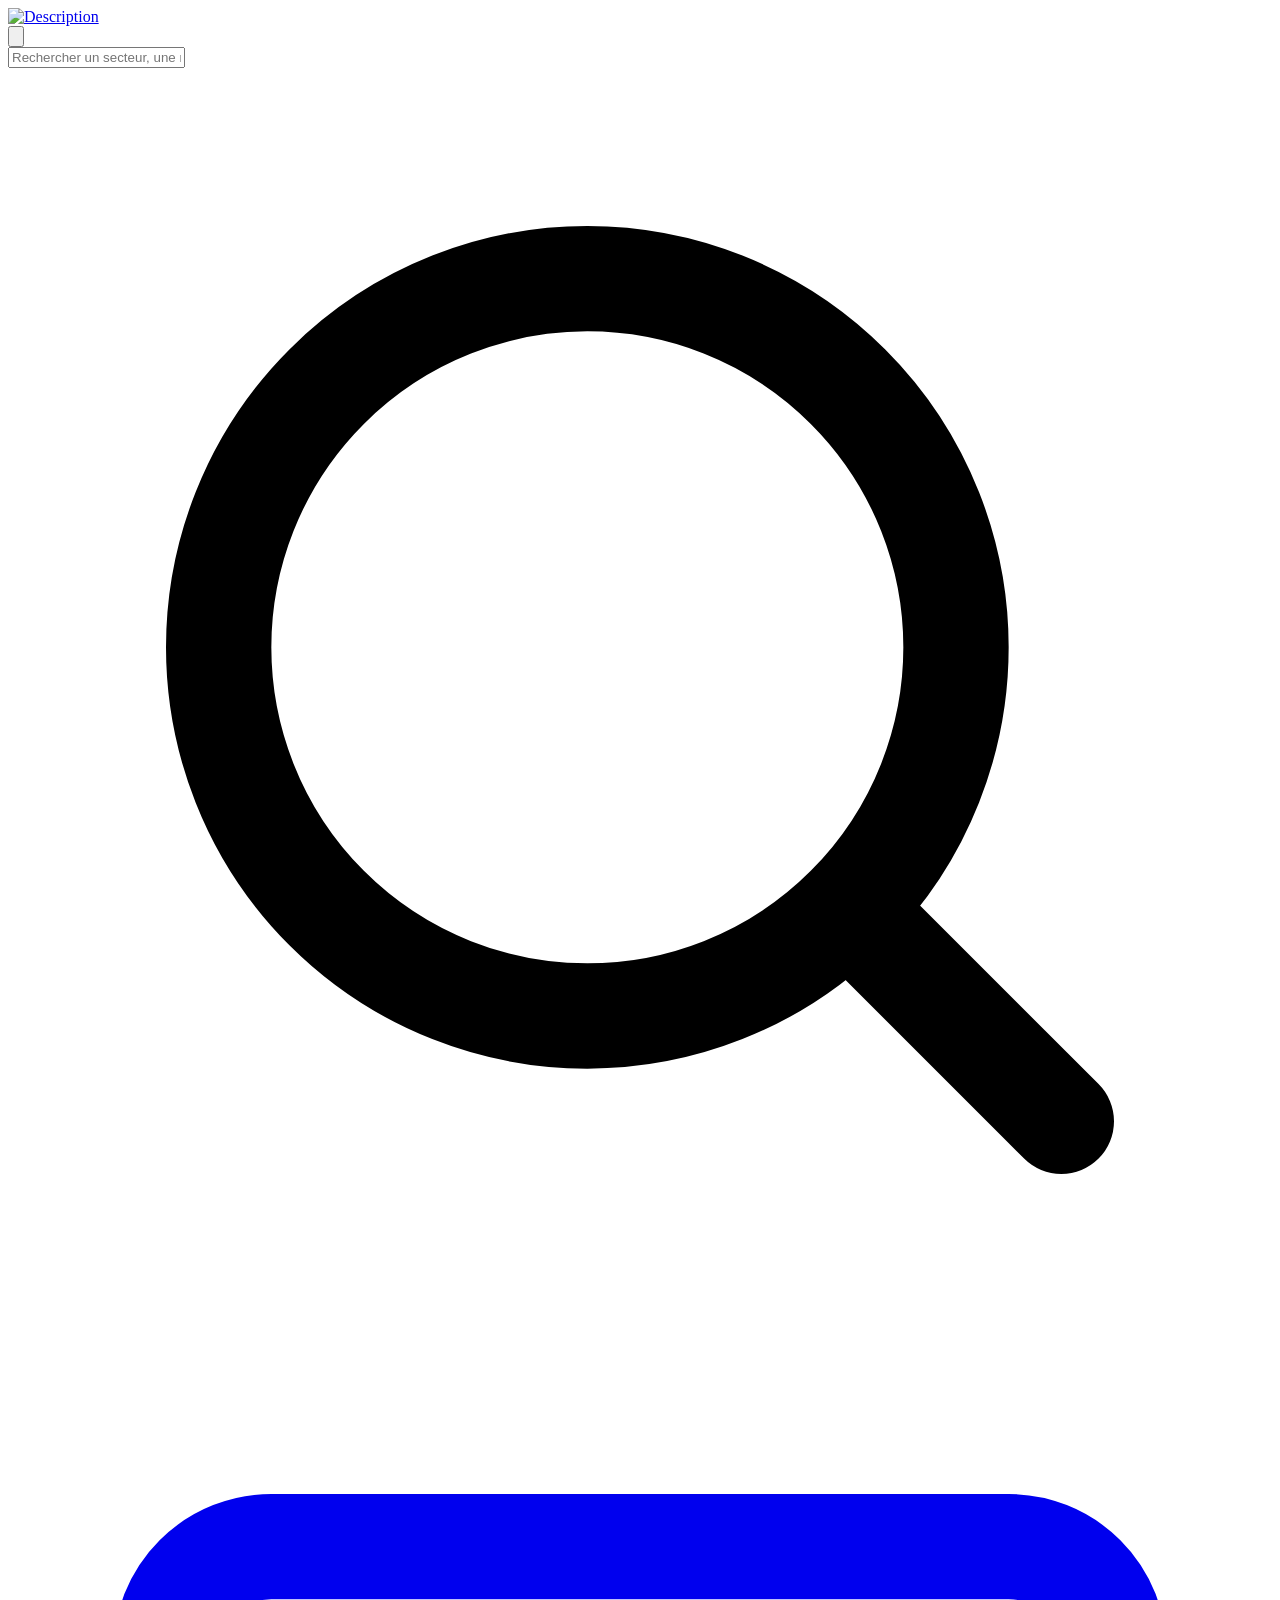
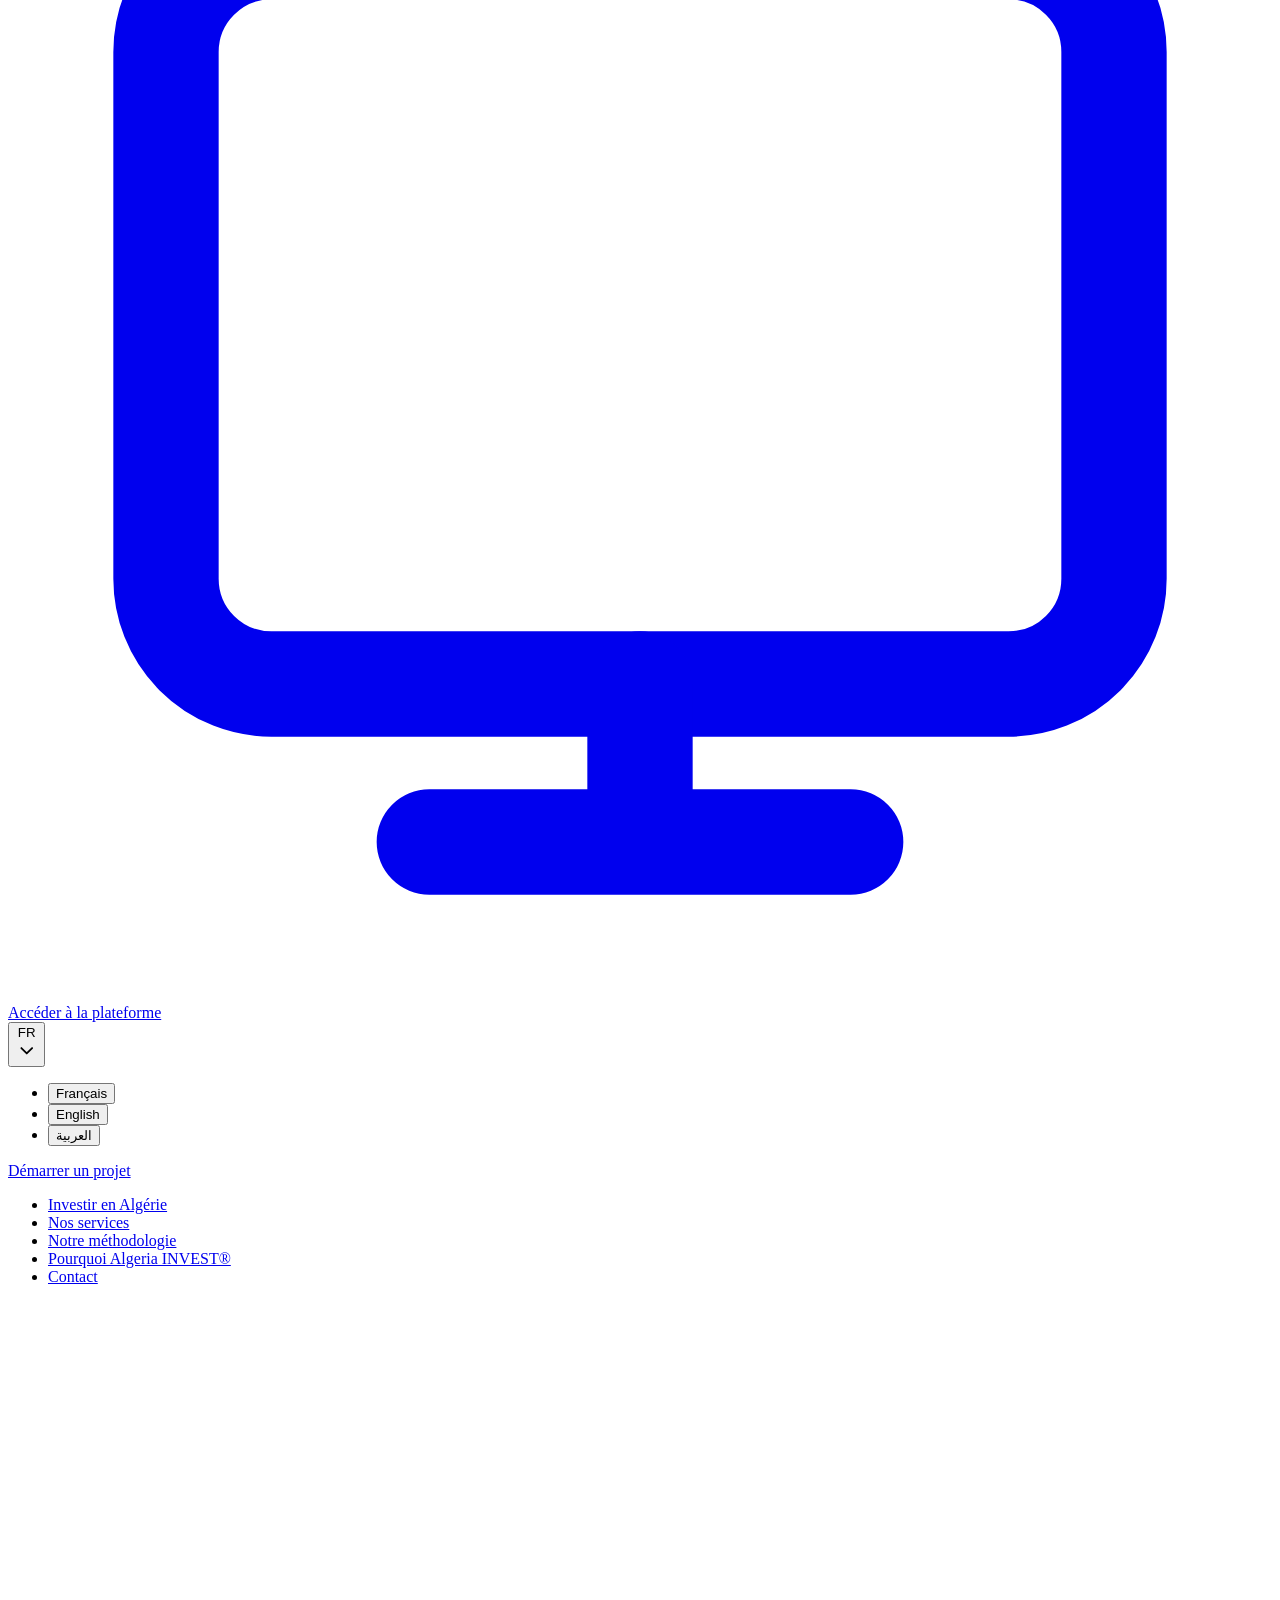
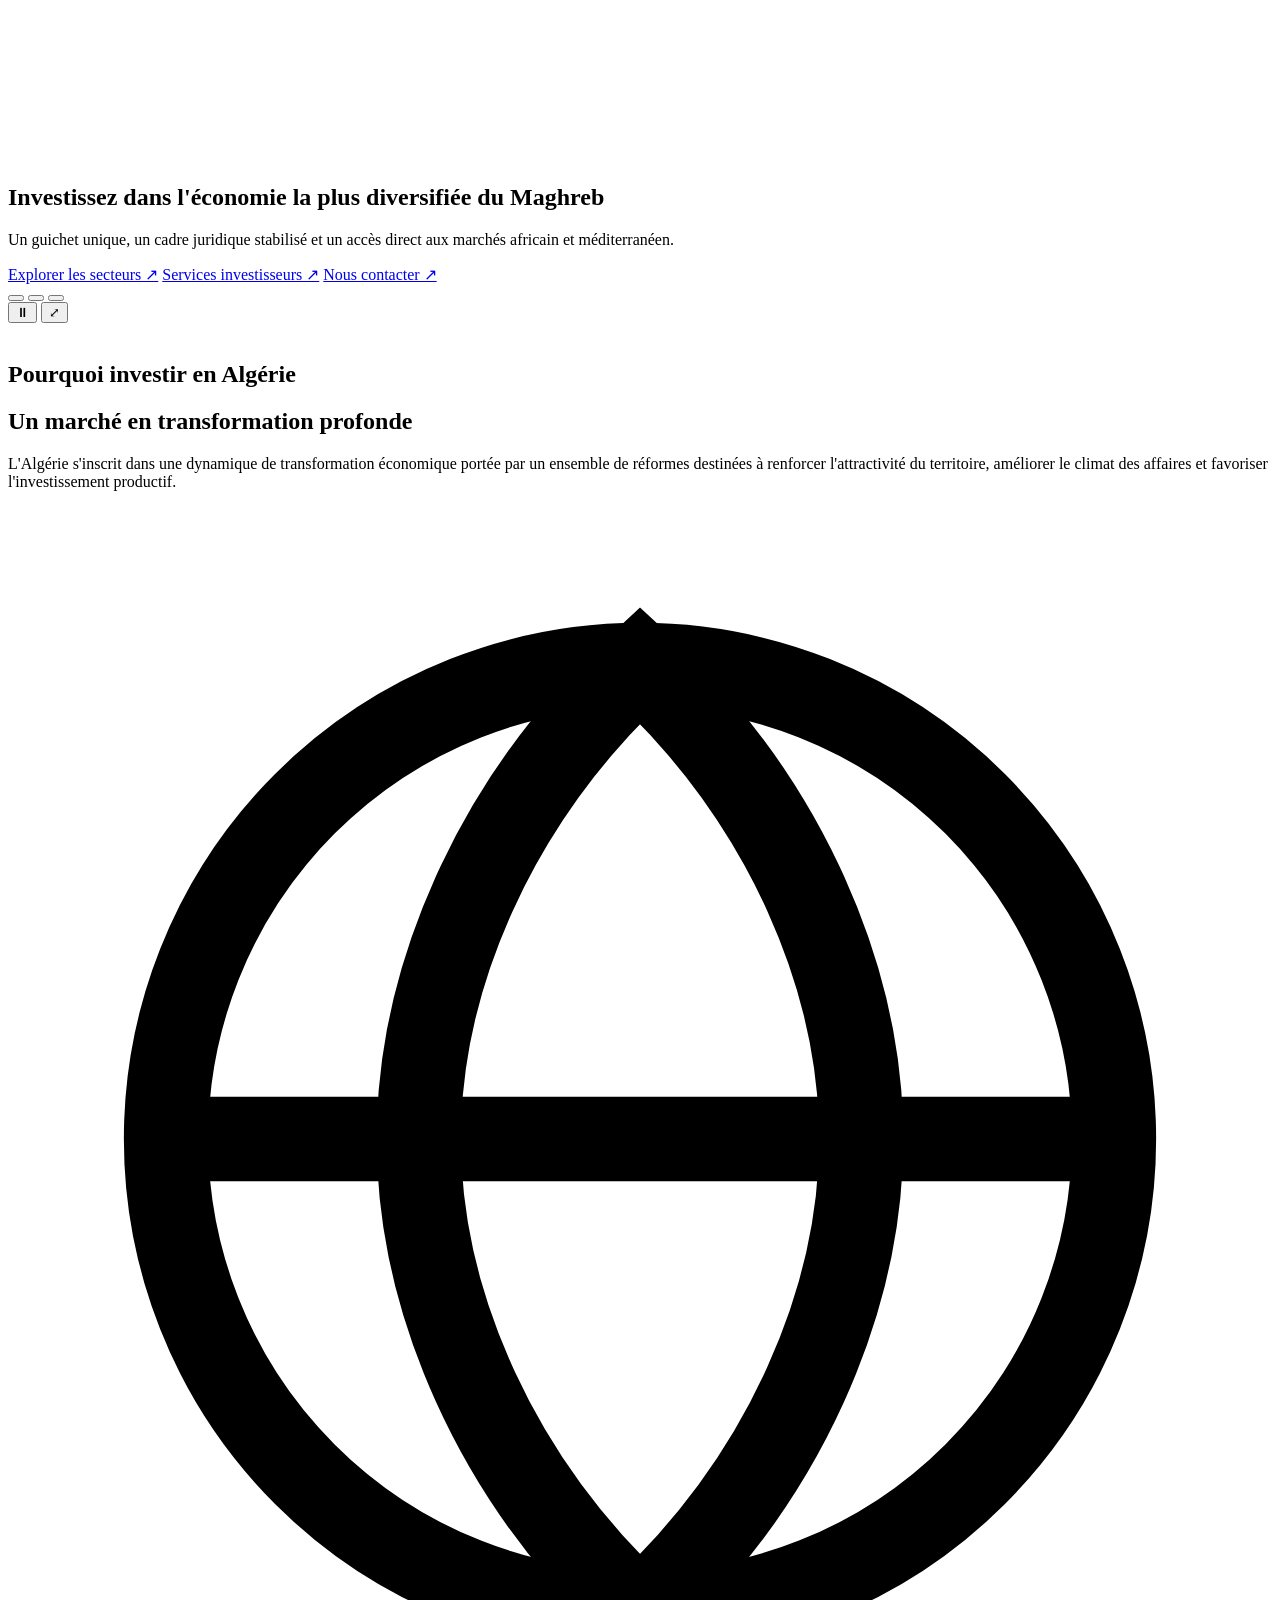
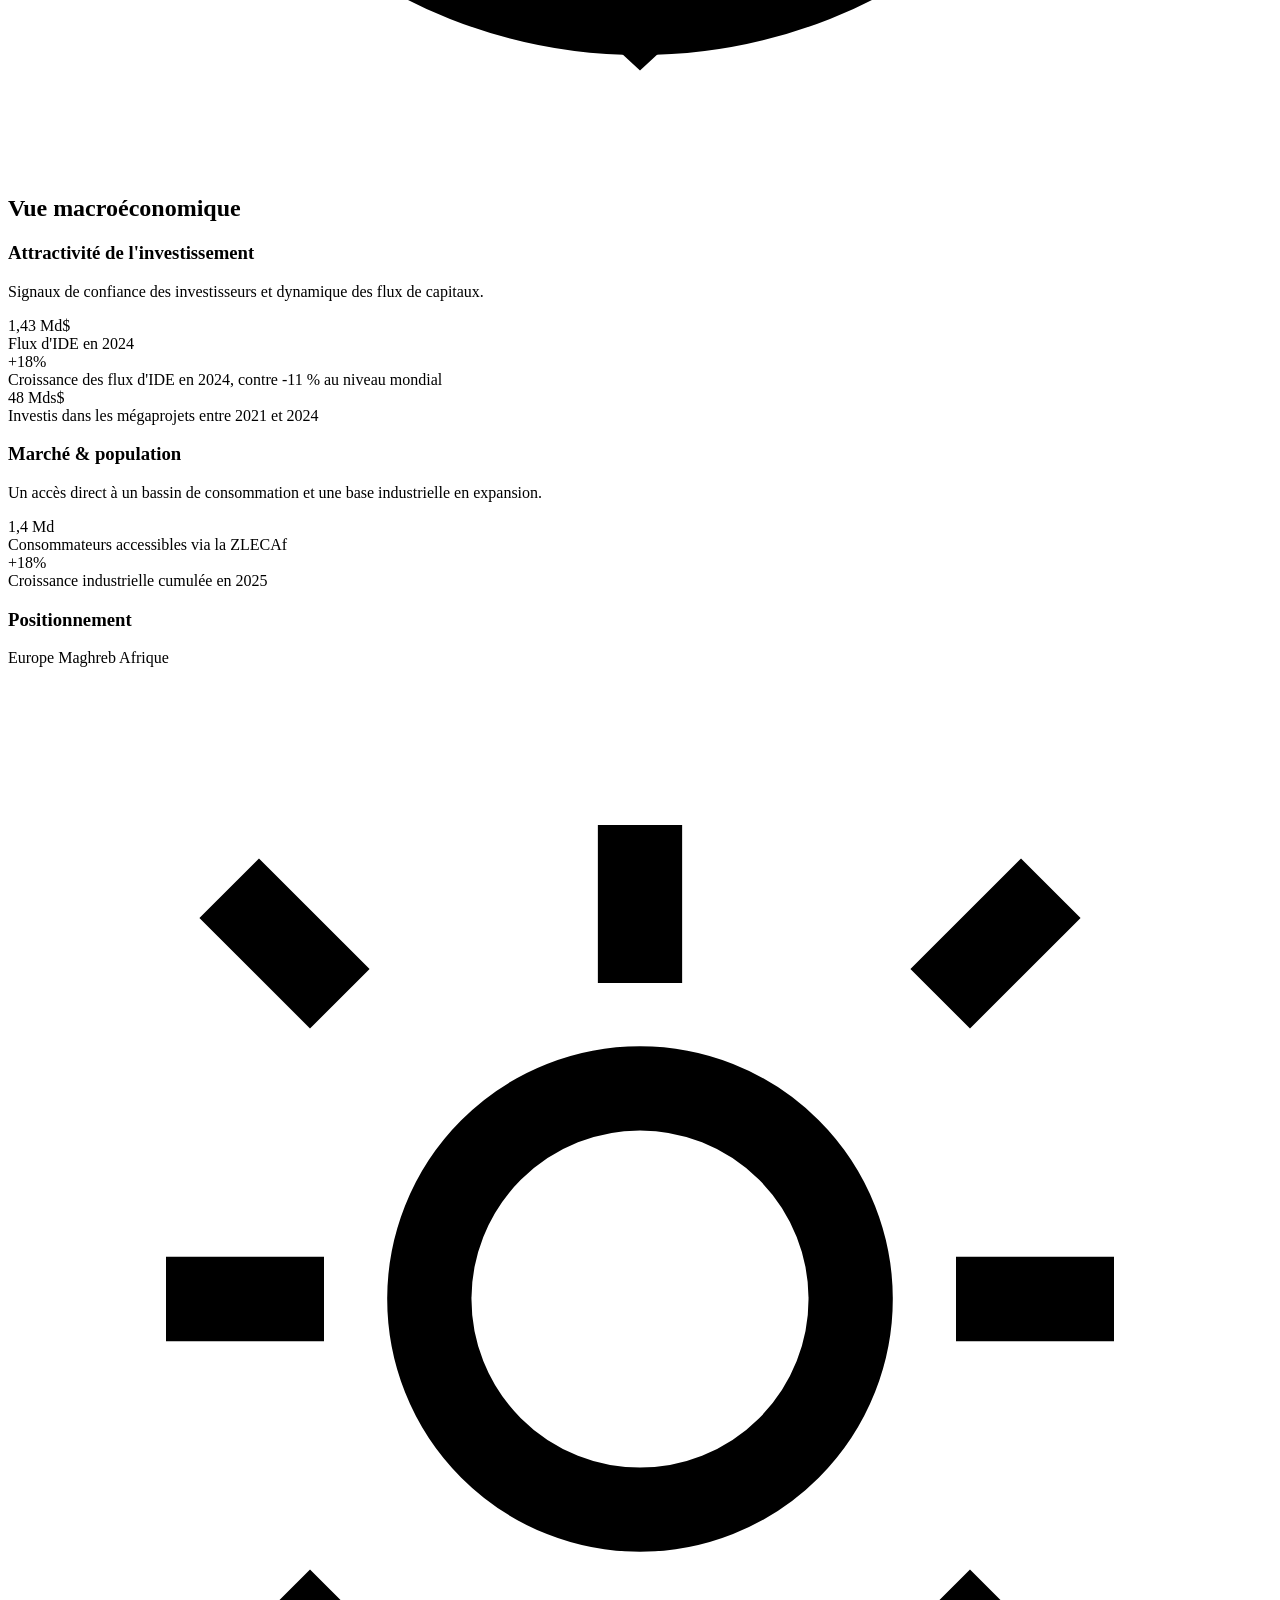
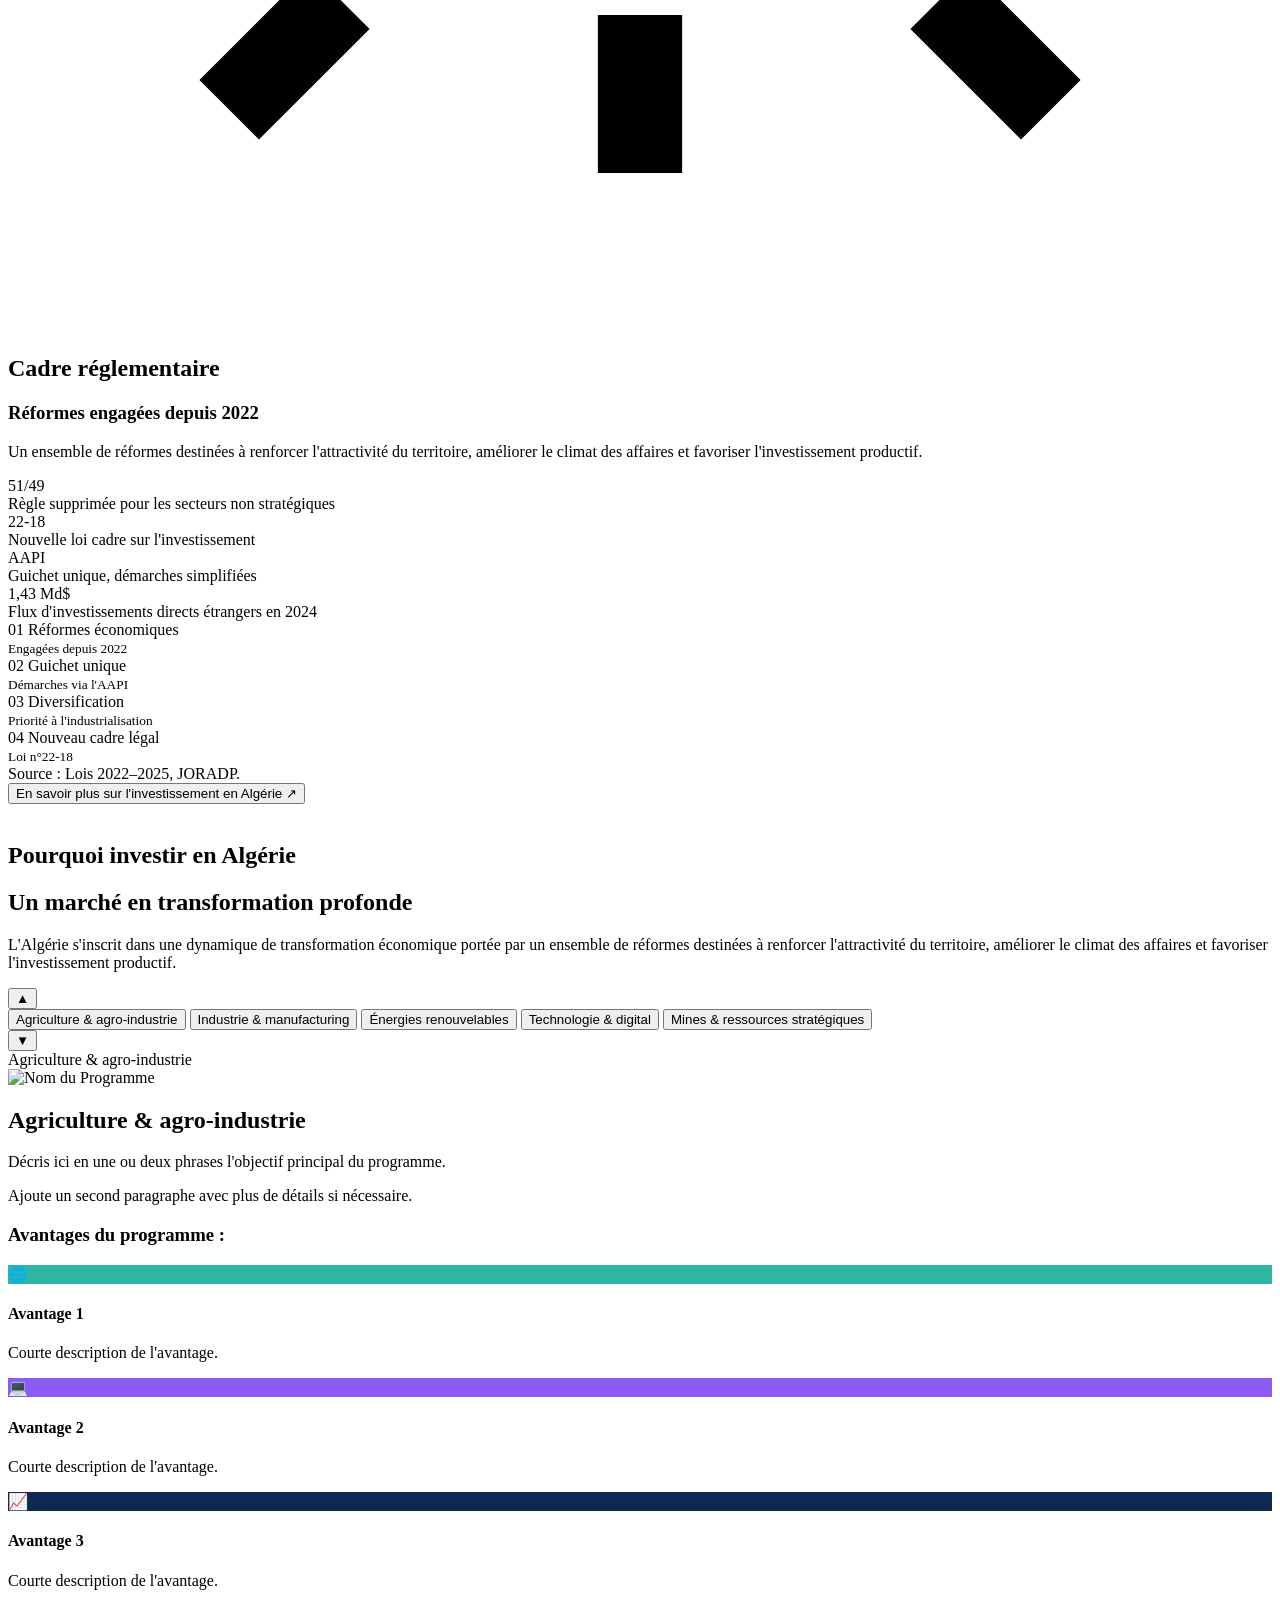
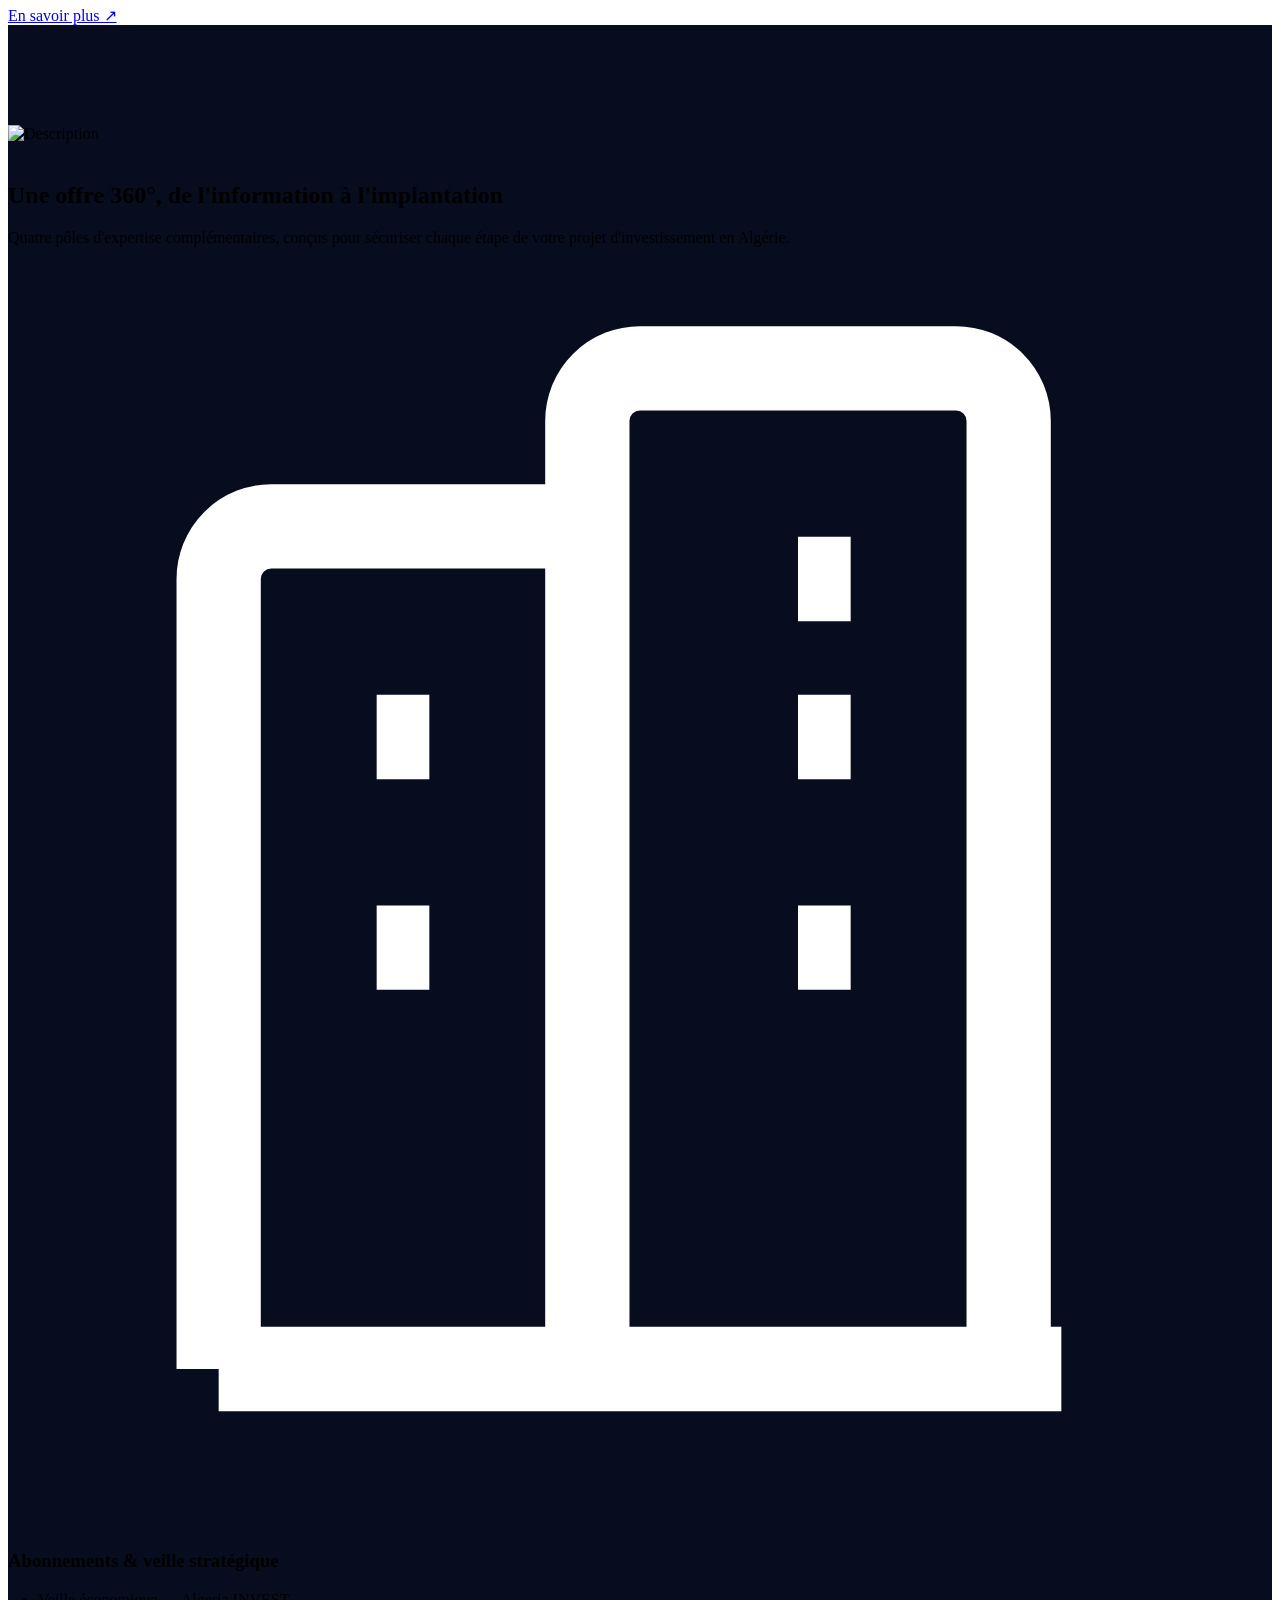
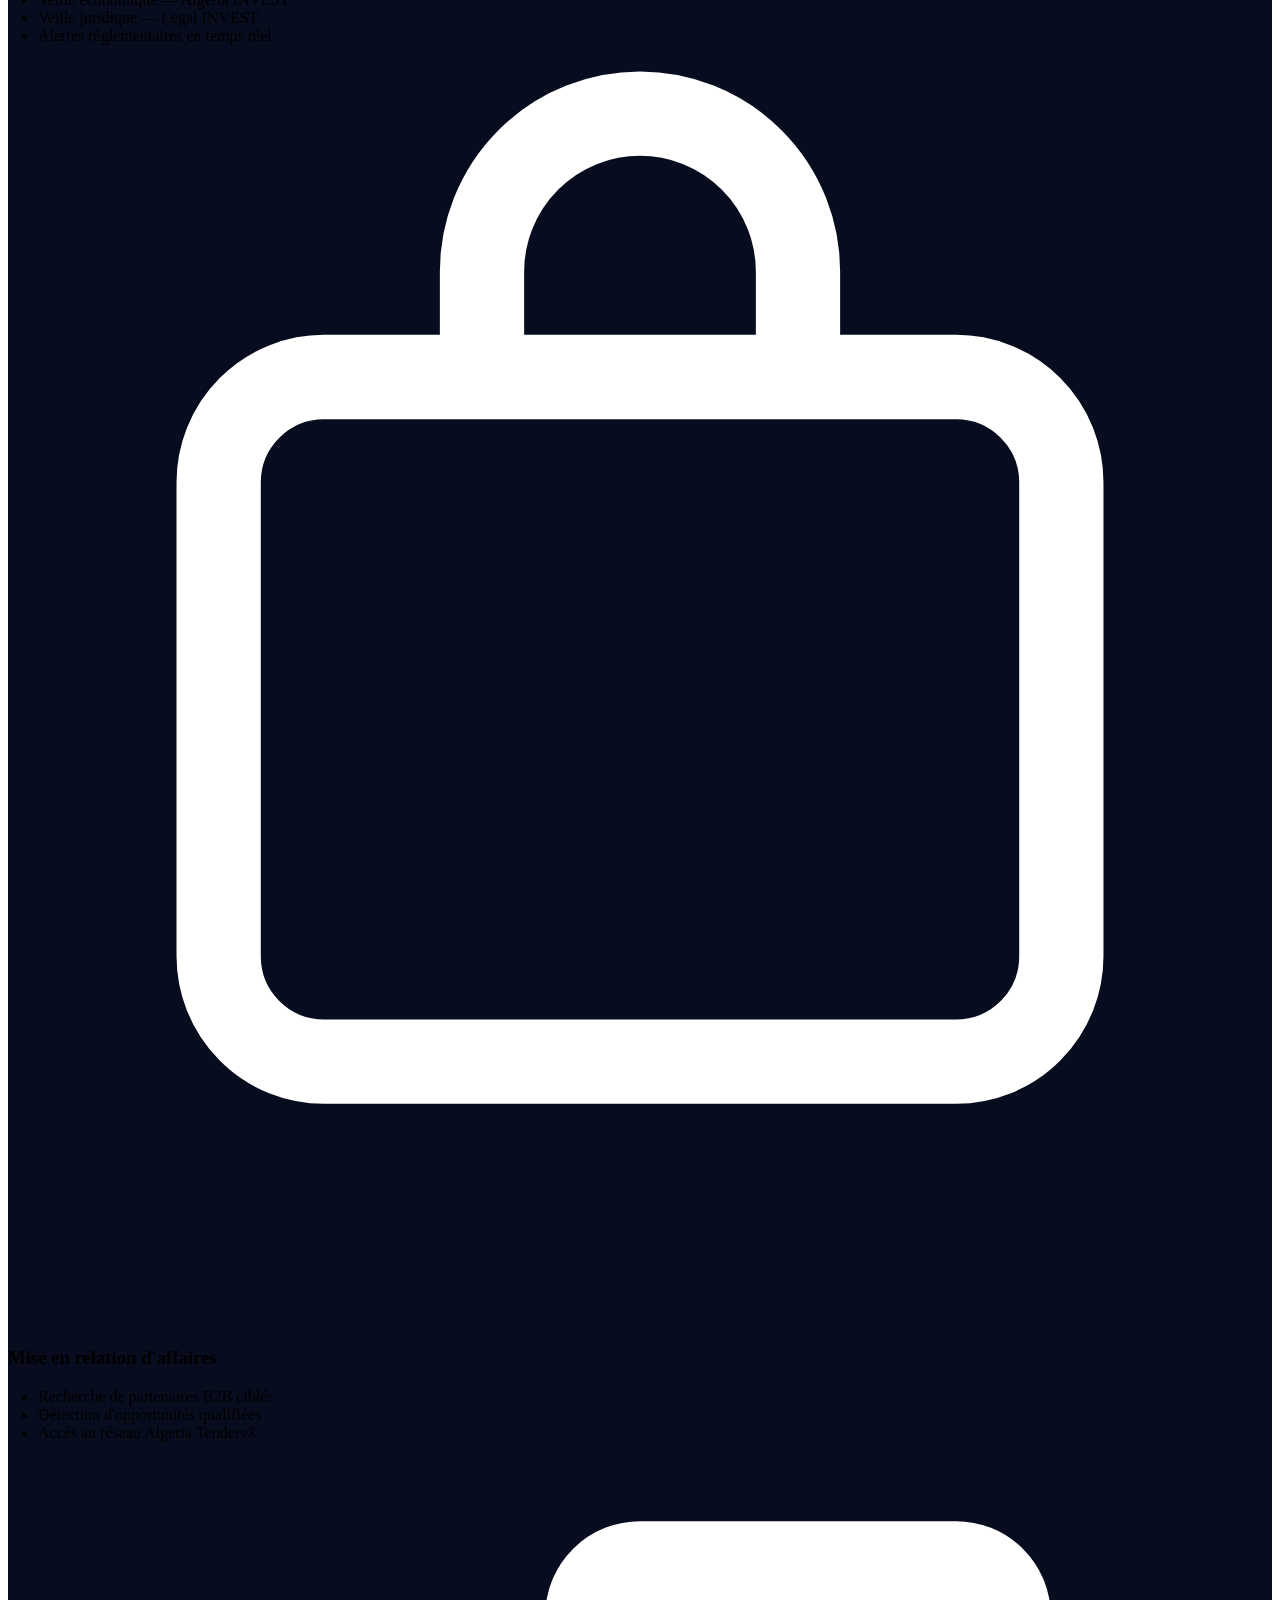
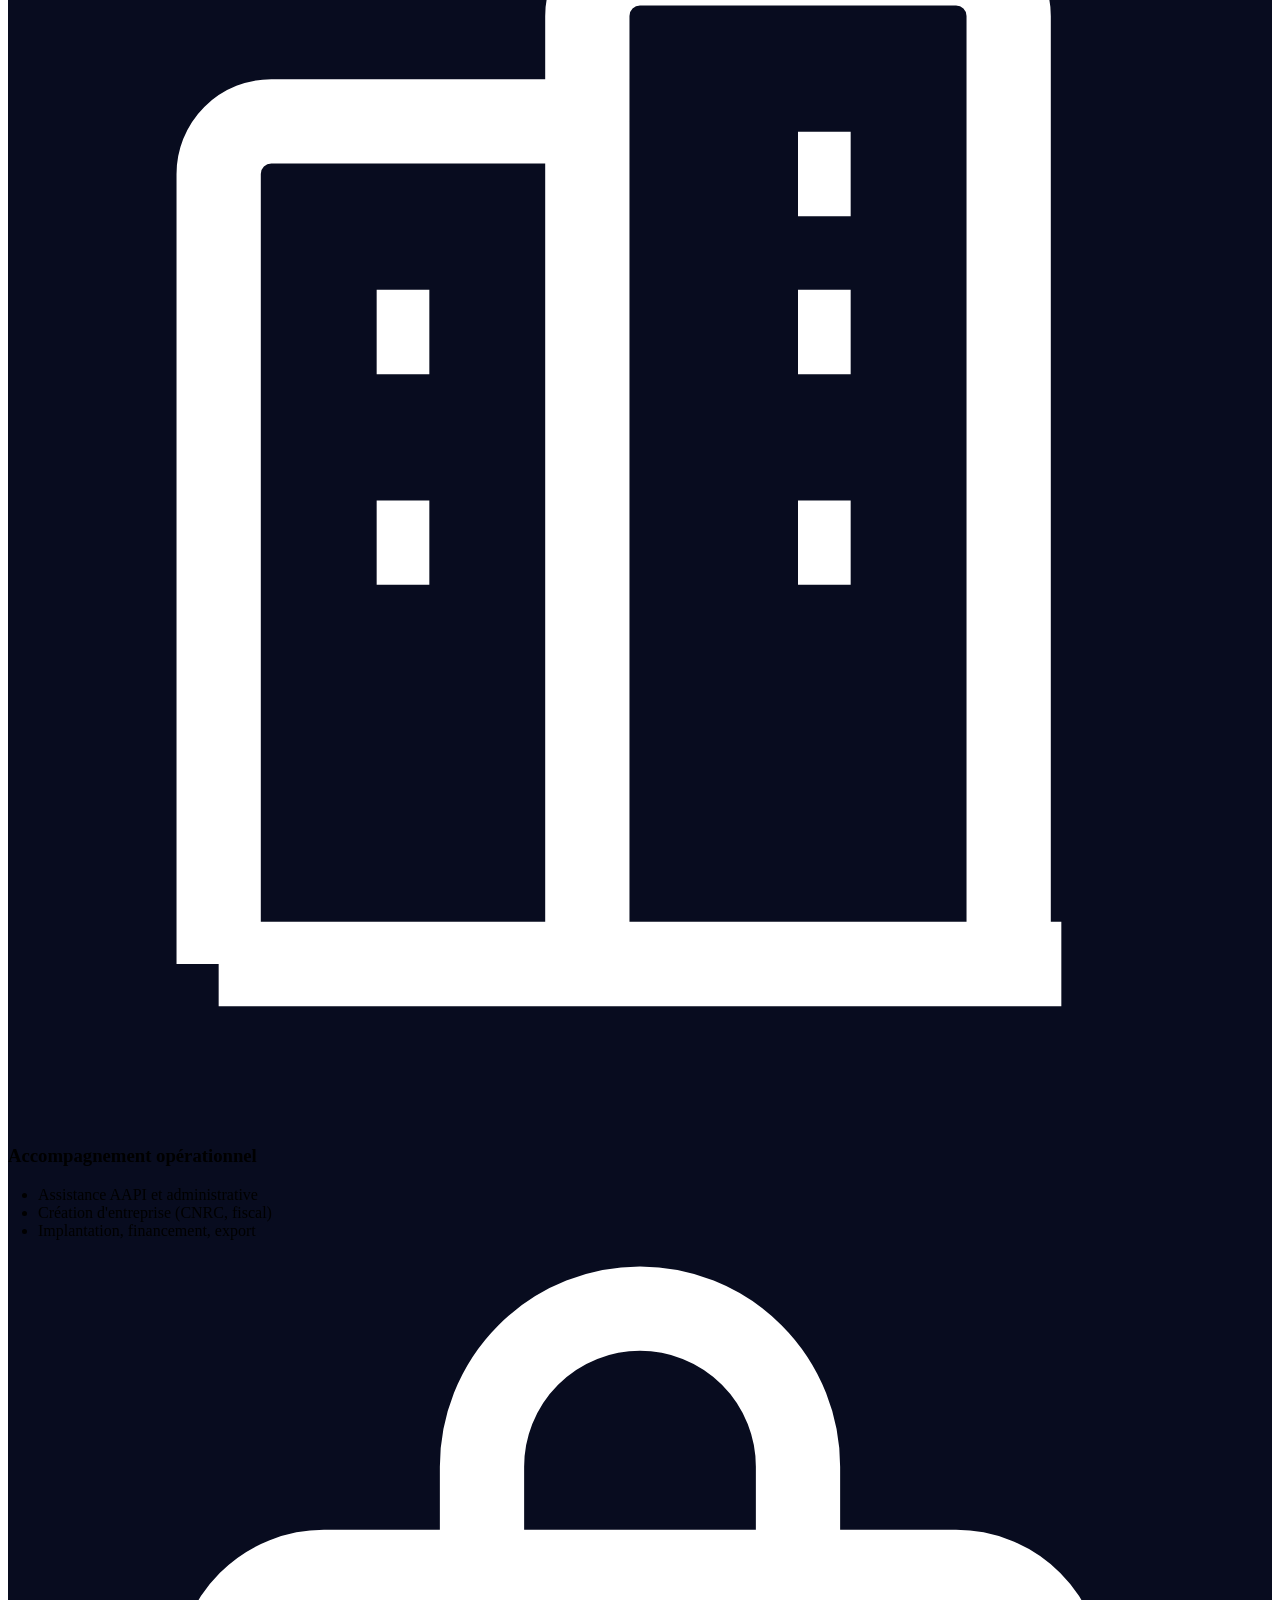
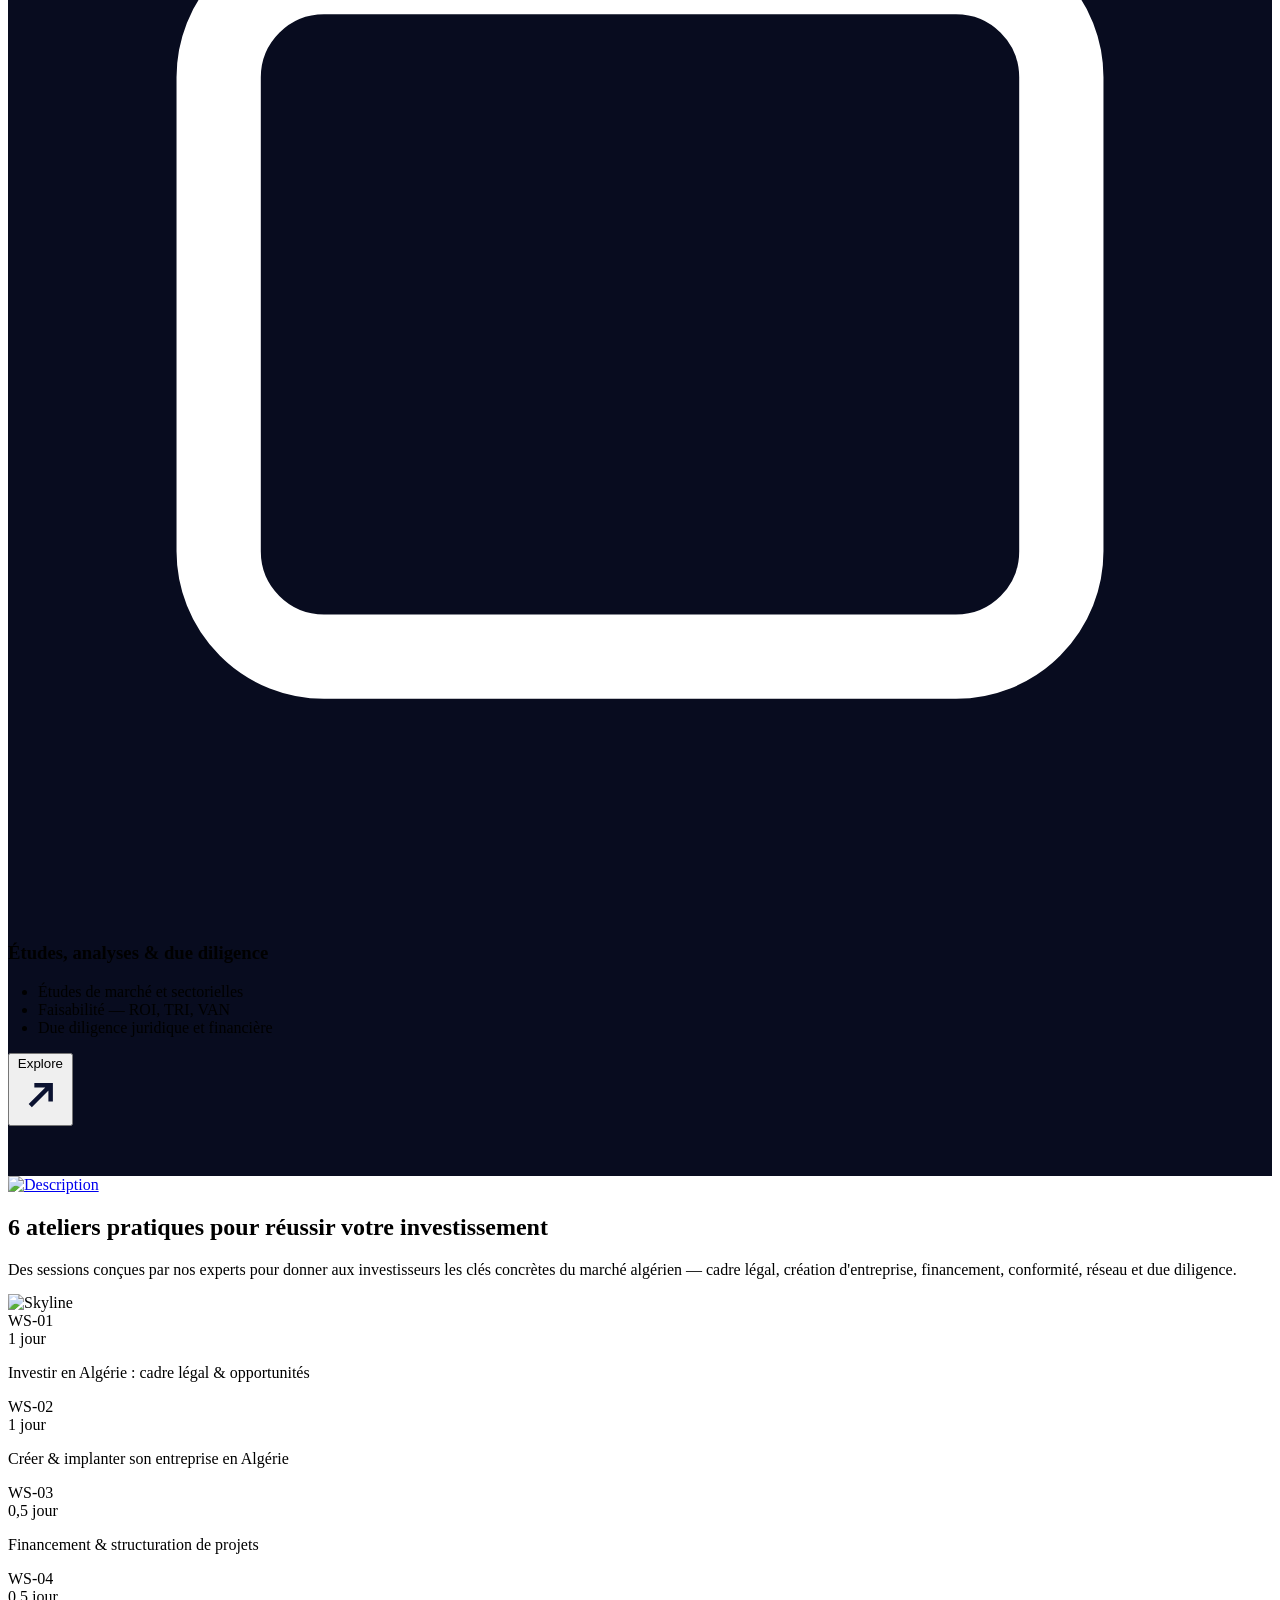
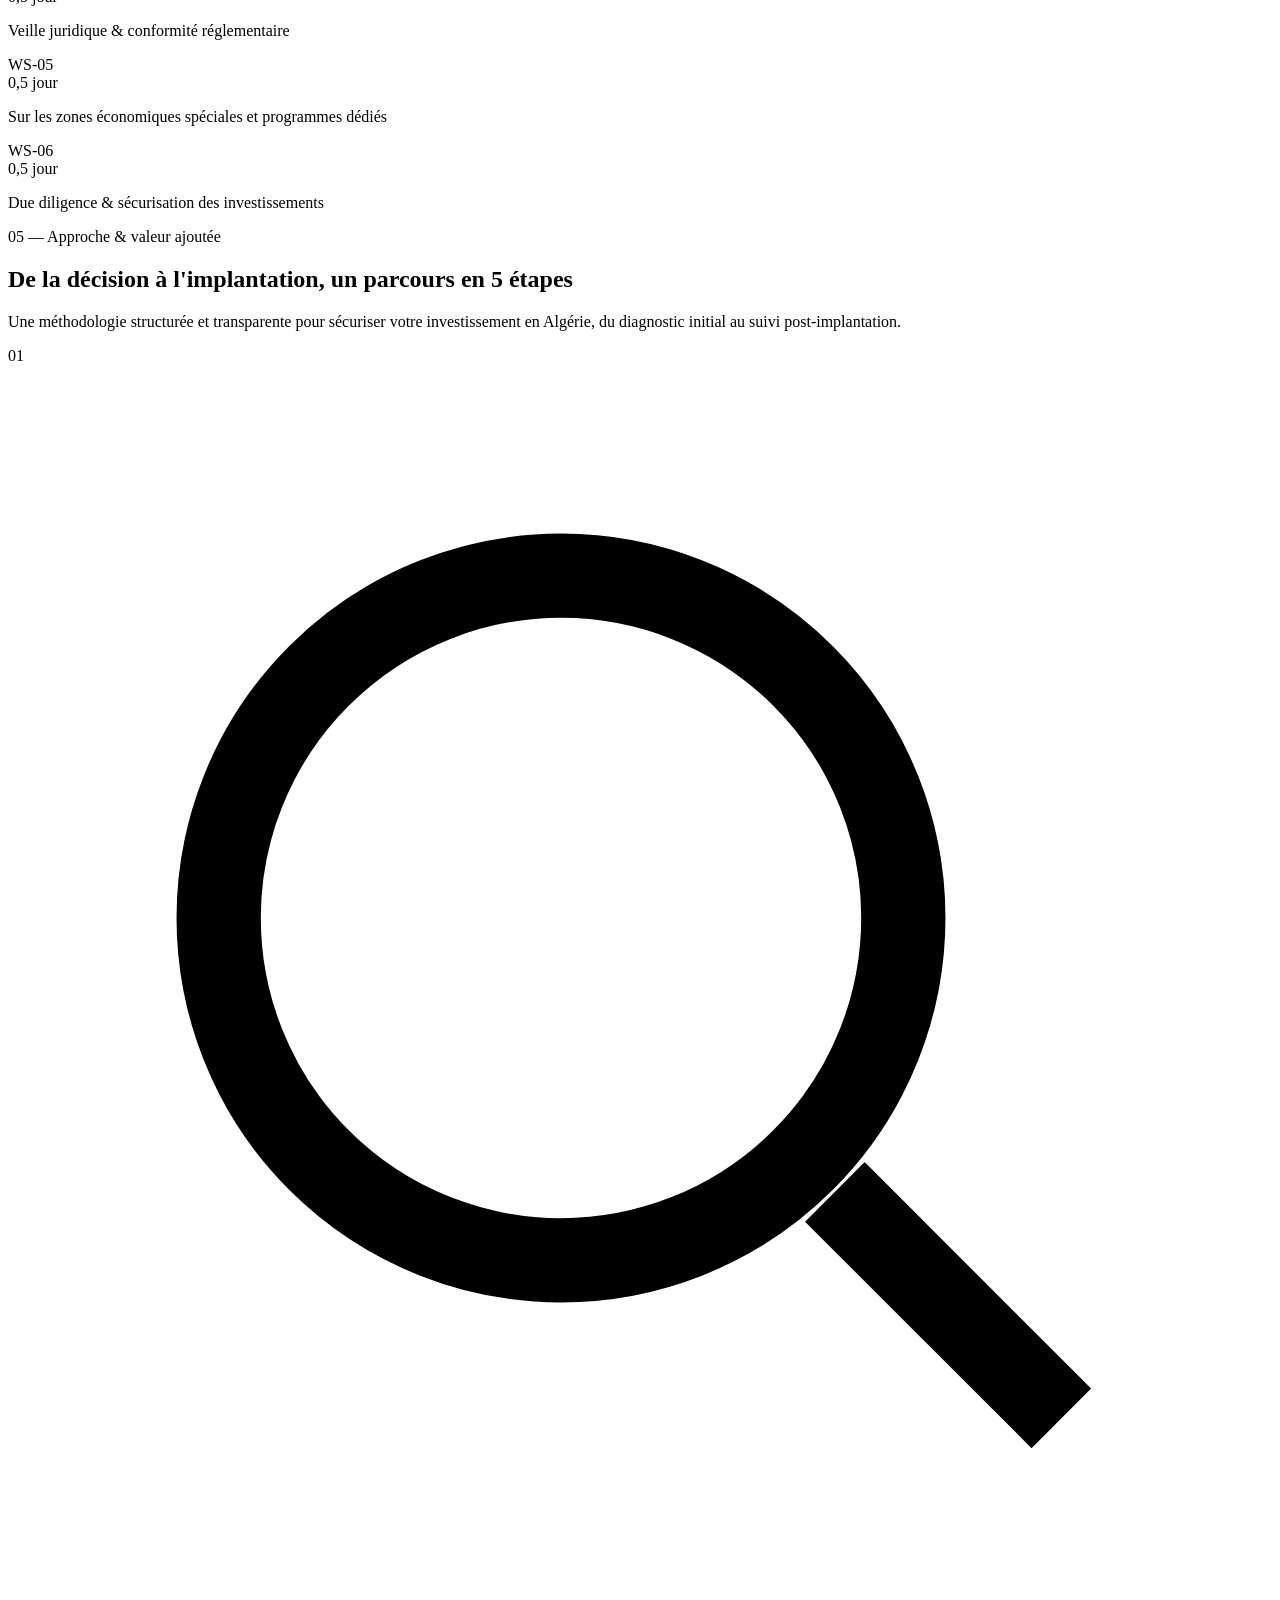
==== index.html @ 65eb50ff "Add files via upload" ====
<!DOCTYPE html>
<html lang="fr">
	<head>
		<meta charset="UTF-8">
		<meta name="viewport" content="width=device-width, initial-scale=1.0">
		<title>Algeria Invest — Votre porte d'entrée vers l'investissement en Algérie</title>
		<link rel="preconnect" href="https://fonts.googleapis.com">
		<link href="https://fonts.googleapis.com/css2?family=Sora:wght@400;500;600;700;800&family=DM+Sans:ital,wght@0,400;0,500;0,600;0,700;1,400&display=swap" rel="stylesheet">
		<link rel="stylesheet" href="style.css" /> 
		
	</head>
	<body>
		
		<header>
			<div class="header-top">
				<a href="#" class="logo">
					
					<img src="images/logo-invest-gold.png" alt="Description">
					
				</a>
				<div class="search-widget" id="searchWidget">
					<button class="search-toggle" id="searchToggle" type="button" aria-label="Ouvrir la recherche" aria-expanded="false">
						<svg viewBox="0 0 24 24" fill="none" stroke="currentColor" stroke-width="2" stroke-linecap="round"><circle cx="11" cy="11" r="7"/><path d="M20 20l-3.5-3.5"/></svg>
					</button>
					<form class="search-form" id="searchForm" role="search">
						<input type="text" class="search-input" id="searchInput" placeholder="Rechercher un secteur, une région, une démarche…" aria-label="Rechercher sur le site">
						<svg class="search-input-icon" viewBox="0 0 24 24" fill="none" stroke="currentColor" stroke-width="2" stroke-linecap="round"><circle cx="11" cy="11" r="7"/><path d="M20 20l-3.5-3.5"/></svg>
					</form>
				</div>
				
				<div class="header-top-right">
					<a href="#" class="quick-stat">
						<svg viewBox="0 0 24 24" fill="none" stroke="currentColor" stroke-width="2" stroke-linecap="round" stroke-linejoin="round"><rect x="3" y="4" width="18" height="14" rx="2"/><path d="M8 21h8M12 18v3"/></svg>
						Accéder à la plateforme
					</a>
					
					<div class="lang-switch" id="langSwitch">
						<button class="lang-toggle" id="langToggle" type="button" aria-haspopup="true" aria-expanded="false">
							<span class="lang-current" id="langCurrent">FR</span>
							<svg class="lang-caret" viewBox="0 0 24 24" fill="none" stroke="currentColor" stroke-width="2" stroke-linecap="round" stroke-linejoin="round"><path d="M6 9l6 6 6-6"/></svg>
						</button>
						<ul class="lang-dropdown" id="langDropdown">
							<li><button type="button" data-lang="fr" class="active">Français</button></li>
							<li><button type="button" data-lang="en">English</button></li>
							<li><button type="button" data-lang="ar">العربية</button></li>
						</ul>
					</div>
					
					<a href="#contact" class="nav-cta">Démarrer un projet</a>
					<div class="burger"><span></span><span></span><span></span></div>
				</div>
			</div>
			
			<div class="header-bottom">
				<ul class="nav-links">
					<li><a href="#secteurs">Investir en Algérie</a></li>
					<li><a href="#regions">Nos services</a></li>
					<li><a href="#reglementaire">Notre méthodologie</a></li>
					<li><a href="#programmes" class="active">Pourquoi Algeria INVEST®</a></li>
					<li><a href="#contact">Contact</a></li>
				</ul>
			</div>
		</header>
		
		<!-- HERO SLIDER : le fond change, le texte reste fixe -->
		<section class="hero" id="hero-slider">
			
			<div class="hero-bg-layers">
				<div class="hero-bg b1 active">
					<video src="video/1.mp4" autoplay muted loop playsinline></video>
				</div>
				<div class="hero-bg b2">
					<video src="video/2.mp4" autoplay muted loop playsinline></video>
				</div>
				<div class="hero-bg b3">
					<video src="video/3.mp4" autoplay muted loop playsinline></video>
				</div>
			</div>
			<div class="hero-overlay"></div>
			<div class="hero-grain"></div>
			<div class="hero-bottom-fade"></div>
			
			<div class="wrap hero-fixed-content">
				<h1 class="hero-h1">Investissez dans l'économie la plus diversifiée du Maghreb</h1>
				<p class="lead">Un guichet unique, un cadre juridique stabilisé et un accès direct aux marchés africain et méditerranéen.</p>
				
				<div class="hero-pills">
					<a href="#secteurs" class="pill-btn">Explorer les secteurs ↗</a>
					<a href="#matchmaking" class="pill-btn">Services investisseurs ↗</a>
					<a href="#contact" class="pill-btn">Nous contacter ↗</a>
				</div>
			</div>
			
			<div class="wrap hero-bottom">
				<div class="hero-bottom-row">
					<div class="hero-progress">
						<button class="ctrl-slide active" data-slide="0" aria-label="Slide 1"><span class="track"><span class="gauge"></span></span></button>
						<button class="ctrl-slide" data-slide="1" aria-label="Slide 2"><span class="track"><span class="gauge"></span></span></button>
						<button class="ctrl-slide" data-slide="2" aria-label="Slide 3"><span class="track"><span class="gauge"></span></span></button>
					</div>
					<div class="hero-controls">
						<button class="ctrl-btn" id="hero-toggle" aria-label="Mettre en pause">⏸</button>
						<button class="ctrl-btn" id="hero-fullscreen" aria-label="Plein écran">⤢</button>
						
					</div>
				</div>
			</div>
		</section>
		
		<!-- VISION -->
		<!-- <section class="section section-wide"> -->
		<!-- <div class="section-header"> -->
		<!-- <div class="title-row"> -->
		<!-- <h2>Pourquoi Investir en Algérie</h2> -->
		<!-- <div class="title-line"></div> -->
		<!-- </div> -->
		<!-- <p class="subtitle">Top 5 Raisons d'Investir</p> -->
		<!-- </div> -->
		
		<!-- <div class="cards-grid"> -->
		
		<!-- <div class="flip-card card-1"> -->
		<!-- <div class="flip-card-inner"> -->
		<!-- <div class="flip-card-front"> -->
		<!-- <h3>Vision Transformationnelle, Jeune Nation</h3> -->
		<!-- <p>70% de la population algérienne a moins de 35 ans (2024)</p> -->
		<!-- </div> -->
		<!-- <div class="flip-card-back"> -->
		<!-- <p>Une main-d'œuvre jeune, dynamique et de plus en plus qualifiée, prête à porter la croissance économique de demain.</p> -->
		<!-- </div> -->
		<!-- </div> -->
		<!-- </div> -->
		
		<!-- <div class="flip-card card-2"> -->
		<!-- <div class="flip-card-inner"> -->
		<!-- <div class="flip-card-front"> -->
		<!-- <h3>Une Destination Fiable et Stable</h3> -->
		<!-- <p>Reconnue parmi les destinations IDE les plus stables de la région MENA</p> -->
		<!-- </div> -->
		<!-- <div class="flip-card-back"> -->
		<!-- <p>Un cadre politique et macroéconomique stable qui rassure les investisseurs sur le long terme.</p> -->
		<!-- </div> -->
		<!-- </div> -->
		<!-- </div> -->
		
		<!-- <div class="flip-card card-3"> -->
		<!-- <div class="flip-card-inner"> -->
		<!-- <div class="flip-card-front"> -->
		<!-- <h3>Services et Infrastructures de Classe Mondiale</h3> -->
		<!-- <p>Infrastructures de santé, d'éducation, de transport et d'énergies renouvelables à l'état de l'art</p> -->
		<!-- </div> -->
		<!-- <div class="flip-card-back"> -->
		<!-- <p>Des investissements massifs dans les infrastructures publiques garantissent un environnement opérationnel de haut niveau.</p> -->
		<!-- </div> -->
		<!-- </div> -->
		<!-- </div> -->
		
		<!-- <div class="flip-card card-4"> -->
		<!-- <div class="flip-card-inner"> -->
		<!-- <div class="flip-card-front"> -->
		<!-- <h3>Infrastructure Numérique de Pointe</h3> -->
		<!-- <p>Classée au 2ème rang mondial de l'indice de maturité du gouvernement numérique (2025)</p> -->
		<!-- </div> -->
		<!-- <div class="flip-card-back"> -->
		<!-- <p>Une administration digitalisée qui simplifie les démarches et accélère les procédures d'investissement.</p> -->
		<!-- </div> -->
		<!-- </div> -->
		<!-- </div> -->
		
		<!-- <div class="flip-card card-5"> -->
		<!-- <div class="flip-card-inner"> -->
		<!-- <div class="flip-card-front"> -->
		<!-- <h3>Investissements Transformationnels à Grande Échelle</h3> -->
		<!-- <p>Plus de 2 000 milliards USD d'opportunités d'investissement</p> -->
		<!-- </div> -->
		<!-- <div class="flip-card-back"> -->
		<!-- <p>Des projets structurants dans l'énergie, l'industrie et les infrastructures offrant un potentiel de croissance considérable.</p> -->
		<!-- </div> -->
		<!-- </div> -->
		<!-- </div> -->
		
		<!-- </div> -->
		
		
		<!-- </section> -->
		
		
		<section class="dz-invest" id="dzInvest">
			
			<img class="dz-invest__bg" src="images/bg.webp" alt="" aria-hidden="true">
			<img class="dz-invest__globe" src="images/sa.webp" alt="" aria-hidden="true">
			
			<div class="dz-invest__map"></div>
			
			
			<div class="dz-invest__inner">
				
				<header class="dz-invest__header">
					<h2>Pourquoi investir en Algérie</h2>
					<h1>Un marché en transformation profonde</h1>
					<p>L'Algérie s'inscrit dans une dynamique de transformation économique portée par un ensemble de réformes destinées à renforcer l'attractivité du territoire, améliorer le climat des affaires et favoriser l'investissement productif.</p>
				</header>
				
				<div class="dz-invest__row">
					
					<!-- CARTE 1 : VUE MACROECONOMIQUE -->
					<div class="dz-card" data-reveal>
						<div class="dz-card__head">
							<span class="dz-card__icon">
								<svg viewBox="0 0 24 24" fill="none" stroke="currentColor" stroke-width="1.6"><circle cx="12" cy="12" r="9"/><path d="M3 12h18M12 3c2.8 2.6 4.2 6 4.2 9s-1.4 6.4-4.2 9c-2.8-2.6-4.2-6-4.2-9s1.4-6.4 4.2-9Z"/></svg>
							</span>
							<h2>Vue macroéconomique</h2>
						</div>
						
						<div class="dz-sub">
							<h3>Attractivité de l'investissement</h3>
							<p>Signaux de confiance des investisseurs et dynamique des flux de capitaux.</p>
							<div class="dz-stats">
								<div class="dz-stat" data-reveal-item>
									<div class="dz-stat__value"><span class="dz-num" data-target="1.43" data-decimals="2">0</span> <span class="dz-unit">Md$</span></div>
									<div class="dz-stat__label">Flux d'IDE en 2024</div>
								</div>
								<div class="dz-stat" data-reveal-item>
									<div class="dz-stat__value"><span class="dz-num" data-target="18" data-decimals="0" data-prefix="+">0</span><span class="dz-unit">%</span></div>
									<div class="dz-stat__label">Croissance des flux d'IDE en 2024, contre -11 % au niveau mondial</div>
								</div>
								<div class="dz-stat" data-reveal-item>
									<div class="dz-stat__value"><span class="dz-num" data-target="48" data-decimals="0">0</span> <span class="dz-unit">Mds$</span></div>
									<div class="dz-stat__label">Investis dans les mégaprojets entre 2021 et 2024</div>
								</div>
							</div>
						</div>
						
						<div class="dz-sub">
							<h3>Marché &amp; population</h3>
							<p>Un accès direct à un bassin de consommation et une base industrielle en expansion.</p>
							<div class="dz-stats dz-stats--two">
								<div class="dz-stat" data-reveal-item>
									<div class="dz-stat__value"><span class="dz-num" data-target="1.4" data-decimals="1">0</span> <span class="dz-unit">Md</span></div>
									<div class="dz-stat__label">Consommateurs accessibles via la ZLECAf</div>
								</div>
								<div class="dz-stat" data-reveal-item>
									<div class="dz-stat__value"><span class="dz-num" data-target="18" data-decimals="0" data-prefix="+">0</span><span class="dz-unit">%</span></div>
									<div class="dz-stat__label">Croissance industrielle cumulée en 2025</div>
								</div>
							</div>
						</div>
						
						<div class="dz-sub dz-sub--tight">
							<h3>Positionnement</h3>
							<div class="dz-tags">
								<span class="dz-tag" data-reveal-item>Europe</span>
								<span class="dz-tag" data-reveal-item>Maghreb</span>
								<span class="dz-tag" data-reveal-item>Afrique</span>
							</div>
						</div>
					</div>
					
					<!-- CARTE 2 : CADRE REGLEMENTAIRE -->
					<div class="dz-card" data-reveal>
						<div class="dz-card__head">
							<span class="dz-card__icon">
								<svg viewBox="0 0 24 24" fill="none" stroke="currentColor" stroke-width="1.6"><path d="M12 3v3M12 18v3M4.2 4.2l2.1 2.1M17.7 17.7l2.1 2.1M3 12h3M18 12h3M4.2 19.8l2.1-2.1M17.7 6.3l2.1-2.1"/><circle cx="12" cy="12" r="4"/></svg>
							</span>
							<h2>Cadre réglementaire</h2>
						</div>
						
						<div class="dz-sub">
							<h3>Réformes engagées depuis 2022</h3>
							<p>Un ensemble de réformes destinées à renforcer l'attractivité du territoire, améliorer le climat des affaires et favoriser l'investissement productif.</p>
							<div class="dz-badges">
								<div class="dz-badge" data-reveal-item>
									<div class="dz-badge__num">51/49</div>
									<div class="dz-badge__text">Règle supprimée pour les secteurs non stratégiques</div>
								</div>
								<div class="dz-badge" data-reveal-item>
									<div class="dz-badge__num">22-18</div>
									<div class="dz-badge__text">Nouvelle loi cadre sur l'investissement</div>
								</div>
								<div class="dz-badge" data-reveal-item>
									<div class="dz-badge__num">AAPI</div>
									<div class="dz-badge__text">Guichet unique, démarches simplifiées</div>
								</div>
							</div>
						</div>
						
						<div class="dz-highlight" data-reveal-item>
							<div class="dz-highlight__value"><span class="dz-num" data-target="1.43" data-decimals="2">0</span> Md$</div>
							<div class="dz-highlight__label">Flux d'investissements directs étrangers en 2024</div>
							
							<div class="dz-factors">
								<div class="dz-factor" data-reveal-item>
									<span class="dz-factor__rank">01</span>
									<span class="dz-factor__text">Réformes économiques<br><small>Engagées depuis 2022</small></span>
								</div>
								<div class="dz-factor dz-factor1" data-reveal-item>
									<span class="dz-factor__rank">02</span>
									<span class="dz-factor__text">Guichet unique<br><small>Démarches via l'AAPI</small></span>
								</div>
								<div class="dz-factor dz-factor2" data-reveal-item>
									<span class="dz-factor__rank">03</span>
									<span class="dz-factor__text">Diversification<br><small>Priorité à l'industrialisation</small></span>
								</div>
								<div class="dz-factor dz-factor3" data-reveal-item>
									<span class="dz-factor__rank">04</span>
									<span class="dz-factor__text">Nouveau cadre légal<br><small>Loi n°22-18</small></span>
								</div>
							</div>
							
							<div class="dz-highlight__source">Source&nbsp;: Lois 2022–2025, JORADP.</div>
						</div>
					</div>
					
				</div>
				
				<div class="dz-invest__cta-wrap">
					<button class="dz-cta" type="button"><span>En savoir plus sur l'investissement en Algérie ↗</span></button>
				</div>
				
			</div>
		</section>
		
		<!-- essaisection-claire -->
		<section class="section-secteurs">
			<svg width="0" height="0" style="position:absolute">
				<defs>
					<clipPath id="hexRound" clipPathUnits="objectBoundingBox">
						<path d="M0.33,0.03
						L0.67,0.03
						Q0.75,0.03 0.7876,0.1006
						L0.9625,0.4294
						Q1,0.5 0.9625,0.5706
						L0.7876,0.8994
						Q0.75,0.97 0.67,0.97
						L0.33,0.97
						Q0.25,0.97 0.2125,0.8994
						L0.0376,0.5706
						Q0,0.5 0.0376,0.4294
						L0.2125,0.1006
						Q0.25,0.03 0.33,0.03
						Z"/>
					</clipPath>
				</defs>
			</svg>
			<img class="motif" src="images/motif-pattern.png" alt="">
			<header class="dz-invest__header"style="z-index:1;">
					<h2 style="color:black;">Pourquoi investir en Algérie</h2>
					<h1 style="color:black;">Un marché en transformation profonde</h1>
					<p style="color:black;">L'Algérie s'inscrit dans une dynamique de transformation économique portée par un ensemble de réformes destinées à renforcer l'attractivité du territoire, améliorer le climat des affaires et favoriser l'investissement productif.</p>
			</header>
			
			<div class="wrapper">
			
			
			<div class="layout">
				<!-- Colonne des onglets -->
				<div class="tabs-col">
					<button class="scroll-btn" id="scrollUp" aria-label="Programme précédent">▲</button>
					
					<div class="tabs-list" id="tabsList" role="tablist" aria-orientation="vertical">
						<button class="tab-btn active" role="tab" aria-selected="true" aria-controls="panel-1" id="tab-1" data-target="panel-1">
							Agriculture & agro-industrie
						</button>
						<button class="tab-btn" role="tab" aria-selected="false" aria-controls="panel-2" id="tab-2" data-target="panel-2">
							Industrie & manufacturing
						</button>
						<button class="tab-btn" role="tab" aria-selected="false" aria-controls="panel-3" id="tab-3" data-target="panel-3">
							Énergies renouvelables
						</button>
						<button class="tab-btn" role="tab" aria-selected="false" aria-controls="panel-4" id="tab-4" data-target="panel-4">
							Technologie & digital
						</button>
						<button class="tab-btn" role="tab" aria-selected="false" aria-controls="panel-5" id="tab-5" data-target="panel-5">
							Mines & ressources stratégiques
						</button>
					</div>
					
					<button class="scroll-btn" id="scrollDown" aria-label="Programme suivant">▼</button>
				</div>
				
				<!-- Panneau de contenu -->
				<div class="panel" id="panel">
					
					<!-- Panneau 1 -->
					<div class="panel-content active" id="panel-1" role="tabpanel" aria-labelledby="tab-1">
						<div class="panel-title">Agriculture & agro-industrie</div>
						<img class="panel-image" src="images/22.png" alt="Nom du Programme">
						<h2>Agriculture & agro-industrie</h2>
						<p>Décris ici en une ou deux phrases l'objectif principal du programme.</p>
						<p>Ajoute un second paragraphe avec plus de détails si nécessaire.</p>
						
						<h3 class="benefits-title">Avantages du programme :</h3>
						<div class="benefits-grid">
							<div class="benefit-card">
								<div class="benefit-icon" style="background: #2fb6a3">🌐</div>
								<h4>Avantage 1</h4>
								<p>Courte description de l'avantage.</p>
							</div>
							<div class="benefit-card">
								<div class="benefit-icon" style="background: #8b5cf6">💻</div>
								<h4>Avantage 2</h4>
								<p>Courte description de l'avantage.</p>
							</div>
							<div class="benefit-card">
								<div class="benefit-icon" style="background: #0e2a52">📈</div>
								<h4>Avantage 3</h4>
								<p>Courte description de l'avantage.</p>
							</div>
						</div>
						
						<div class="panel-footer">
							<a href="#" class="btn-link">En savoir plus ↗</a>
						</div>
					</div>
					
					<!-- Panneau 2 -->
					<div class="panel-content" id="panel-2" role="tabpanel" aria-labelledby="tab-2" hidden>
						<div class="panel-title">Industrie & manufacturing</div>
						<img class="panel-image" src="images/33.png" alt="Deuxième Programme">
						<h2>Industrie & manufacturing</h2>
						<p>Texte de présentation du deuxième programme.</p>
						<p>Complète avec le contenu adapté à ton projet.</p>
						
						<h3 class="benefits-title">Avantages du programme :</h3>
						<div class="benefits-grid">
							<div class="benefit-card">
								<div class="benefit-icon" style="background: #2fb6a3">🌐</div>
								<h4>Avantage 1</h4>
								<p>Courte description de l'avantage.</p>
							</div>
							<div class="benefit-card">
								<div class="benefit-icon" style="background: #8b5cf6">💻</div>
								<h4>Avantage 2</h4>
								<p>Courte description de l'avantage.</p>
							</div>
							<div class="benefit-card">
								<div class="benefit-icon" style="background: #0e2a52">📈</div>
								<h4>Avantage 3</h4>
								<p>Courte description de l'avantage.</p>
							</div>
						</div>
						
						<div class="panel-footer">
							<a href="#" class="btn-link">En savoir plus ↗</a>
						</div>
					</div>
					
					<!-- Panneau 3 -->
					<div class="panel-content" id="panel-3" role="tabpanel" aria-labelledby="tab-3" hidden>
						<div class="panel-title">Énergies renouvelables</div>
						<img class="panel-image" src="images/44.png" alt="Troisième Programme">
						<h2>Énergies renouvelables</h2>
						<p>Texte de présentation du troisième programme.</p>
						<p>Complète avec le contenu adapté à ton projet.</p>
						
						<h3 class="benefits-title">Avantages du programme :</h3>
						<div class="benefits-grid">
							<div class="benefit-card">
								<div class="benefit-icon" style="background: #2fb6a3">🌐</div>
								<h4>Avantage 1</h4>
								<p>Courte description de l'avantage.</p>
							</div>
							<div class="benefit-card">
								<div class="benefit-icon" style="background: #8b5cf6">💻</div>
								<h4>Avantage 2</h4>
								<p>Courte description de l'avantage.</p>
							</div>
							<div class="benefit-card">
								<div class="benefit-icon" style="background: #0e2a52">📈</div>
								<h4>Avantage 3</h4>
								<p>Courte description de l'avantage.</p>
							</div>
						</div>
						
						<div class="panel-footer">
							<a href="#" class="btn-link">En savoir plus ↗</a>
						</div>
					</div>
					
					<!-- Panneau 4 -->
					<div class="panel-content" id="panel-4" role="tabpanel" aria-labelledby="tab-4" hidden>
						<div class="panel-title">Technologie & digital</div>
						<img class="panel-image" src="images/55.png" alt="Quatrième Programme">
						<h2>Technologie & digital</h2>
						<p>Texte de présentation du quatrième programme.</p>
						<p>Complète avec le contenu adapté à ton projet.</p>
						
						<h3 class="benefits-title">Avantages du programme :</h3>
						<div class="benefits-grid">
							<div class="benefit-card">
								<div class="benefit-icon" style="background: #2fb6a3">🌐</div>
								<h4>Avantage 1</h4>
								<p>Courte description de l'avantage.</p>
							</div>
							<div class="benefit-card">
								<div class="benefit-icon" style="background: #8b5cf6">💻</div>
								<h4>Avantage 2</h4>
								<p>Courte description de l'avantage.</p>
							</div>
							<div class="benefit-card">
								<div class="benefit-icon" style="background: #0e2a52">📈</div>
								<h4>Avantage 3</h4>
								<p>Courte description de l'avantage.</p>
							</div>
						</div>
						
						<div class="panel-footer">
							<a href="#" class="btn-link">En savoir plus ↗</a>
						</div>
					</div>
					
					<!-- Panneau 5 -->
					<div class="panel-content" id="panel-5" role="tabpanel" aria-labelledby="tab-5" hidden>
						<div class="panel-title">Mines & ressources stratégiques</div>
						<img class="panel-image" src="images/11.png" alt="Cinquième Programme">
						<h2>Mines & ressources stratégiques</h2>
						<p>Texte de présentation du cinquième programme.</p>
						<p>Complète avec le contenu adapté à ton projet.</p>
						
						<h3 class="benefits-title">Avantages du programme :</h3>
						<div class="benefits-grid">
							<div class="benefit-card">
								<div class="benefit-icon" style="background: #2fb6a3">🌐</div>
								<h4>Avantage 1</h4>
								<p>Courte description de l'avantage.</p>
							</div>
							<div class="benefit-card">
								<div class="benefit-icon" style="background: #8b5cf6">💻</div>
								<h4>Avantage 2</h4>
								<p>Courte description de l'avantage.</p>
							</div>
							<div class="benefit-card">
								<div class="benefit-icon" style="background: #0e2a52">📈</div>
								<h4>Avantage 3</h4>
								<p>Courte description de l'avantage.</p>
							</div>
						</div>
						
						<div class="panel-footer">
							<a href="#" class="btn-link">En savoir plus ↗</a>
						</div>
					</div>
					
				</div>
			</div>
		
		</div>
		
		
		
			
			
			<!-- <div class="wrap"> -->
				
				<!-- <h1 class="sector-title">5 secteurs porteurs identifiés</h1> -->
				<!-- <p class="subtitle">Une cartographie des filières où l'Algérie offre aujourd'hui les conditions les plus favorables à l'investissement national et international.</p> -->
				
				<!-- <div class="stats"> -->
					<!-- <div class="stat"> -->
						<!-- <div class="stat-icon"><svg viewBox="0 0 24 24" fill="none" stroke="currentColor" stroke-width="2"><path d="M12 22V12"/><path d="M12 12C12 7 8 5 4 5c0 5 3 8 8 8"/><path d="M12 12c0-4 3-6 7-6 0 4-2 7-7 7"/></svg></div> -->
						<!-- <div> -->
							<!-- <div class="stat-num">34 Mds$</div> -->
							<!-- <div class="stat-label">Agriculture &amp; agro-industrie<br>15 % du PIB</div> -->
						<!-- </div> -->
					<!-- </div> -->
					<!-- <div class="stat"> -->
						<!-- <div class="stat-icon"><svg viewBox="0 0 24 24" fill="none" stroke="currentColor" stroke-width="2"><path d="M4 20V10M10 20V4M16 20V14M22 20H2"/></svg></div> -->
						<!-- <div> -->
							<!-- <div class="stat-num">+18 %</div> -->
							<!-- <div class="stat-label">Croissance industrielle<br>cumulée en 2025</div> -->
						<!-- </div> -->
					<!-- </div> -->
					<!-- <div class="stat"> -->
						<!-- <div class="stat-icon"><svg viewBox="0 0 24 24" fill="none" stroke="currentColor" stroke-width="2"><circle cx="12" cy="12" r="4"/><path d="M12 2v3M12 19v3M4.2 4.2l2.1 2.1M17.7 17.7l2.1 2.1M2 12h3M19 12h3M4.2 19.8l2.1-2.1M17.7 6.3l2.1-2.1"/></svg></div> -->
						<!-- <div> -->
							<!-- <div class="stat-num">15 000 MW</div> -->
							<!-- <div class="stat-label">Capacité ENR visée<br>d'ici 2035</div> -->
						<!-- </div> -->
					<!-- </div> -->
				<!-- </div> -->
				
				<!-- <div class="steps"> -->
					<!-- <div class="hex-item" data-step="1" tabindex="0" role="button" aria-label="Agriculture et agro-industrie"> -->
						<!-- <div class="hex"> -->
							<!-- <div class="hex-icon"><svg viewBox="0 0 24 24" fill="none" stroke="currentColor" stroke-width="2"><path d="M12 22V12"/><path d="M12 12C12 7 8 5 4 5c0 5 3 8 8 8"/><path d="M12 12c0-4 3-6 7-6 0 4-2 7-7 7"/></svg></div> -->
							<!-- <div class="hex-num">1</div> -->
							<!-- <div class="hex-label">Agriculture &amp; </br>agro-industrie</div> -->
						<!-- </div> -->
						<!-- <div class="dot"></div> -->
					<!-- </div> -->
					<!-- <div class="connector">⋮⋮</div> -->
					<!-- <div class="hex-item" data-step="2" tabindex="0" role="button" aria-label="Industrie et manufacturing"> -->
						<!-- <div class="hex"> -->
							<!-- <div class="hex-icon"><svg viewBox="0 0 24 24" fill="none" stroke="currentColor" stroke-width="2"><path d="M4 20V10M10 20V4M16 20V14M22 20H2"/></svg></div> -->
							<!-- <div class="hex-num">2</div> -->
							<!-- <div class="hex-label">Industrie &amp; </br>manufacturing</div> -->
						<!-- </div> -->
						<!-- <div class="dot"></div> -->
					<!-- </div> -->
					<!-- <div class="connector">⋮⋮</div> -->
					<!-- <div class="hex-item" data-step="3" tabindex="0" role="button" aria-label="Énergies renouvelables"> -->
						<!-- <div class="hex"> -->
							<!-- <div class="hex-icon"><svg viewBox="0 0 24 24" fill="none" stroke="currentColor" stroke-width="2"><circle cx="12" cy="12" r="4"/><path d="M12 2v3M12 19v3M4.2 4.2l2.1 2.1M17.7 17.7l2.1 2.1M2 12h3M19 12h3M4.2 19.8l2.1-2.1M17.7 6.3l2.1-2.1"/></svg></div> -->
							<!-- <div class="hex-num">3</div> -->
							<!-- <div class="hex-label">Énergies </br>renouvelables</div> -->
						<!-- </div> -->
						<!-- <div class="dot"></div> -->
					<!-- </div> -->
					<!-- <div class="connector">⋮⋮</div> -->
					<!-- <div class="hex-item" data-step="4" tabindex="0" role="button" aria-label="Technologie et digital"> -->
						<!-- <div class="hex"> -->
							<!-- <div class="hex-icon"><svg viewBox="0 0 24 24" fill="none" stroke="currentColor" stroke-width="2"><rect x="4" y="4" width="16" height="16" rx="2"/><path d="M9 9h.01M9 15h.01M15 9h.01M15 15h.01M12 9v6"/></svg></div> -->
							<!-- <div class="hex-num">4</div> -->
							<!-- <div class="hex-label">Technologie &amp; </br>digital</div> -->
						<!-- </div> -->
						<!-- <div class="dot"></div> -->
					<!-- </div> -->
					<!-- <div class="connector">⋮⋮</div> -->
					<!-- <div class="hex-item" data-step="5" tabindex="0" role="button" aria-label="Mines et ressources stratégiques"> -->
						<!-- <div class="hex"> -->
							<!-- <div class="hex-icon"><svg viewBox="0 0 24 24" fill="none" stroke="currentColor" stroke-width="2"><path d="M3 20l6-10 4 6 3-4 5 8z"/></svg></div> -->
							<!-- <div class="hex-num">5</div> -->
							<!-- <div class="hex-label">Mines &amp; ressources stratégiques</div> -->
						<!-- </div> -->
						<!-- <div class="dot"></div> -->
					<!-- </div> -->
				<!-- </div> -->
				
				<!-- <div class="panel"> -->
					<!-- <h2 id="panelTitle">Agriculture & agro-industrie</h2> -->
					<!-- <div class="panel-body"> -->
						<!-- <div class="content"> -->
							<!-- <p class="intro" id="panelIntro"></p> -->
							<!-- <div id="featureList"></div> -->
							
							<!-- <div class="btn-row"> -->
								<!-- <button class="btn btn-outline">Voir le guide ↓</button> -->
								<!-- <button class="btn btn-solid">Échanger avec un expert ↗</button> -->
							<!-- </div> -->
						<!-- </div> -->
						
						<!-- <div class="visual"> -->
							<!-- <img id="panelImage" src="" alt=""> -->
						<!-- </div> -->
					<!-- </div> -->
				<!-- </div> -->
				
				<!-- <img class="skyline" src="images/skyline.png" alt=""> -->
			<!-- </div> -->
			
			
			
			<!-- <script> -->
				<!-- const stepData = { -->
					<!-- 1: { -->
						<!-- accent: 'var(--teal)', -->
						<!-- accentSoft: '#e0f5f0', -->
						<!-- image: 'images/22.png', -->
						<!-- title: 'Agriculture & agro-industrie', -->
						<!-- subtabs: ['Potentiel', 'Sud saharien', 'Transformation'], -->
						<!-- intro: "15 % du PIB — 34 Mds$ : un secteur clé porté par un potentiel de terres encore largement sous-exploité.", -->
						<!-- features: [ -->
						<!-- "8 M+ hectares cultivables sous-exploités : un déficit alimentaire devenu débouché.", -->
						<!-- "Sud saharien : serres, agro-tech, irrigation intelligente.", -->
						<!-- "Transformation, emballage, logistique frigorifique." -->
						<!-- ] -->
					<!-- }, -->
					<!-- 2: { -->
						<!-- accent: 'var(--purple)', -->
						<!-- accentSoft: '#e7dcf3', -->
						<!-- image: 'images/33.png', -->
						<!-- title: 'Industrie & manufacturing', -->
						<!-- subtabs: ['Substitution', 'Filières ciblées', 'Croissance'], -->
						<!-- intro: "+6,4 % de croissance en 2025 : des zones industrielles saturées ouvrent la voie à de nouveaux investissements.", -->
						<!-- features: [ -->
						<!-- "Zones industrielles saturées : substitution aux importations.", -->
						<!-- "Électronique, automobile, textile, pharmaceutique — filières ciblées.", -->
						<!-- "Croissance industrielle cumulée de +18 % en 2025." -->
						<!-- ] -->
					<!-- }, -->
					<!-- 3: { -->
						<!-- accent: 'var(--teal-dark)', -->
						<!-- accentSoft: '#dcecee', -->
						<!-- image: 'images/44.png', -->
						<!-- title: 'Énergies renouvelables', -->
						<!-- subtabs: ['Solaire & éolien', 'Hydrogène vert', 'Financements'], -->
						<!-- intro: "15 000 MW d'ENR d'ici 2035 : des mégaprojets ouverts aux investisseurs nationaux et internationaux.", -->
						<!-- features: [ -->
						<!-- "Solaire PV et éolien : mégaprojets ouverts aux investisseurs.", -->
						<!-- "Hydrogène vert : potentiel d'export vers l'Europe.", -->
						<!-- "Financements BAD et partenariats internationaux actifs." -->
						<!-- ] -->
					<!-- }, -->
					<!-- 4: { -->
						<!-- accent: 'var(--pink)', -->
						<!-- accentSoft: '#f6dbe7', -->
						<!-- image: 'images/55.png', -->
						<!-- title: 'Technologie & digital', -->
						<!-- subtabs: ['Start-up', 'Propriété intellectuelle', 'Économie numérique'], -->
						<!-- intro: "1 million de diplômés par an : un vivier de talents qui alimente une économie numérique en pleine accélération.", -->
						<!-- features: [ -->
						<!-- "Incubateurs, start-up, fintech, e-commerce en forte croissance.", -->
						<!-- "Coopération algéro-américaine sur la propriété intellectuelle et l'innovation.", -->
						<!-- "Une économie numérique en pleine accélération." -->
						<!-- ] -->
					<!-- }, -->
					<!-- 5: { -->
						<!-- accent: 'var(--gold)', -->
						<!-- accentSoft: '#f2e3cd', -->
						<!-- image: 'images/11.png', -->
						<!-- title: 'Mines & ressources stratégiques', -->
						<!-- subtabs: ['Ressources critiques', 'Exploration', 'Partenariats'], -->
						<!-- intro: "Loi minière 2025 : de nouveaux gisements s'ouvrent à l'exploration étrangère et aux partenariats industriels.", -->
						<!-- features: [ -->
						<!-- "Phosphate, zinc, lithium, minerais critiques.", -->
						<!-- "Nouveaux gisements ouverts à l'exploration étrangère.", -->
						<!-- "Partenariats industriels facilités dès 2026." -->
						<!-- ] -->
					<!-- } -->
				<!-- }; -->
				
				<!-- const featureIcons = [ -->
				<!-- '<svg viewBox="0 0 24 24" fill="none" stroke="currentColor" stroke-width="2"><path d="M4 4h16v16H4z"/><path d="M8 9h8M8 13h5"/></svg>', -->
				<!-- '<svg viewBox="0 0 24 24" fill="none" stroke="currentColor" stroke-width="2"><rect x="3" y="7" width="18" height="12" rx="2"/><path d="M3 11h18"/></svg>', -->
				<!-- '<svg viewBox="0 0 24 24" fill="none" stroke="currentColor" stroke-width="2"><rect x="3" y="4" width="18" height="16" rx="2"/><circle cx="9" cy="10" r="2"/><path d="M15 8h3M15 12h3M6 17h12"/></svg>', -->
				<!-- '<svg viewBox="0 0 24 24" fill="none" stroke="currentColor" stroke-width="2"><circle cx="12" cy="8" r="3"/><path d="M12 11c-4 0-6 2-6 5v2h12v-2c0-3-2-5-6-5z"/></svg>' -->
				<!-- ]; -->
				
				<!-- const panel = document.querySelector('.panel'); -->
				<!-- const hexItems = document.querySelectorAll('.hex-item'); -->
				
				<!-- // add the connector "stem" shape to every hexagon -->
				<!-- document.querySelectorAll('.hex').forEach(hex => { -->
					<!-- const stem = document.createElement('div'); -->
					<!-- stem.className = 'stem'; -->
					<!-- hex.appendChild(stem); -->
				<!-- }); -->
				
				<!-- function renderStep(step){ -->
					<!-- const data = stepData[step]; -->
					
					<!-- // accent theming -->
					<!-- panel.style.setProperty('--accent', data.accent); -->
					<!-- panel.style.setProperty('--accent-soft', data.accentSoft); -->
					
					<!-- // title -->
					<!-- document.getElementById('panelTitle').textContent = data.title; -->
					<!-- document.getElementById('panelIntro').textContent = data.intro; -->
					
					<!-- // visual image -->
					<!-- document.getElementById('panelImage').src = data.image; -->
					<!-- document.getElementById('panelImage').alt = data.title; -->
					
					<!-- // features -->
					<!-- const featureList = document.getElementById('featureList'); -->
					<!-- featureList.innerHTML = data.features.map((text, i) => ` -->
					<!-- <div class="feature"> -->
					<!-- <div class="ic">${featureIcons[i % featureIcons.length]}</div> -->
					<!-- <p>${text}</p> -->
					<!-- </div> -->
					<!-- `).join(''); -->
					
					<!-- // hexagon active states -->
					<!-- hexItems.forEach(item => { -->
						<!-- const isActive = item.dataset.step === String(step); -->
						<!-- item.querySelector('.hex').classList.toggle('active', isActive); -->
					<!-- }); -->
				<!-- } -->
				
				<!-- hexItems.forEach(item => { -->
					<!-- item.addEventListener('click', () => renderStep(item.dataset.step)); -->
					<!-- item.addEventListener('keydown', (e) => { -->
						<!-- if (e.key === 'Enter' || e.key === ' ') { -->
							<!-- e.preventDefault(); -->
							<!-- renderStep(item.dataset.step); -->
						<!-- } -->
					<!-- }); -->
				<!-- }); -->
				
				<!-- // initial render — Agriculture & agro-industrie selected by default -->
				<!-- renderStep(1); -->
			<!-- </script> -->
			
		</section>
		
		<!-- essaisection-claire -->
		
		<!-- miza-section -->
		
		<section style="background:#080c1f;">
			
			<div class="wrap"style="padding-top:100px;padding-bottom:50px;">
				
				<header class="dz-invest__header">
					<img src="images/logo-invest-gold.png" alt="Description"style="width:30%;padding-bottom:20px;">
					<h1>Une offre 360°, de l'information à l'implantation</h1>
					<p>Quatre pôles d'expertise complémentaires, conçus pour sécuriser chaque étape de votre projet d'investissement en Algérie.</p>
				</header>
				
				<div class="grid">
					
					<div class="card c1">
						<div class="badge">
							<svg viewBox="0 0 24 24" fill="none" stroke="#fff" stroke-width="1.6"><path d="M4 21V6a1 1 0 0 1 1-1h6v16M11 21V3a1 1 0 0 1 1-1h6a1 1 0 0 1 1 1v18M4 21h16M7 9h1M7 13h1M15 6h1M15 9h1M15 13h1"/></svg>
						</div>
						<div class="photo"></div>
						<div class="card-inner">
							<h3>Abonnements & veille stratégique</h3>
							<ul style="padding-left:30px;">
								<li>Veille économique — Algeria INVEST</li>
								<li>Veille juridique — Legal INVEST</li>
								<li>Alertes réglementaires en temps réel</li>
							</ul>
						</div>
					</div>
					
					<div class="card c2">
						<div class="badge">
							<svg viewBox="0 0 24 24" fill="none" stroke="#fff" stroke-width="1.6"><rect x="4" y="6" width="16" height="13" rx="2"/><path d="M9 6V4a3 3 0 0 1 6 0v2"/></svg>
						</div>
						<div class="photo"></div>
						<div class="card-inner">
							<h3>Mise en relation d'affaires</h3>
							<ul style="padding-left:30px;">
								<li>Recherche de partenaires B2B ciblés</li>
								<li>Détection d'opportunités qualifiées</li>
								<li>Accès au réseau Algeria Tenders®</li>
							</ul>
						</div>
					</div>
					
					<div class="card c3">
						<div class="badge">
							<svg viewBox="0 0 24 24" fill="none" stroke="#fff" stroke-width="1.6"><path d="M4 21V6a1 1 0 0 1 1-1h6v16M11 21V3a1 1 0 0 1 1-1h6a1 1 0 0 1 1 1v18M4 21h16M7 9h1M7 13h1M15 6h1M15 9h1M15 13h1"/></svg>
						</div>
						<div class="photo"></div>
						<div class="card-inner">
							<h3>Accompagnement opérationnel</h3>
							<ul style="padding-left:30px;">
								<li>Assistance AAPI et administrative</li>
								<li>Création d'entreprise (CNRC, fiscal)</li>
								<li>Implantation, financement, export</li>
							</ul>      
						</div>
					</div>
					
					<div class="card c4">
						<div class="badge">
							<svg viewBox="0 0 24 24" fill="none" stroke="#fff" stroke-width="1.6"><rect x="4" y="6" width="16" height="13" rx="2"/><path d="M9 6V4a3 3 0 0 1 6 0v2"/></svg>
						</div>
						<div class="photo"></div>
						<div class="card-inner">
							<h3>Études, analyses & due diligence</h3>
							<ul style="padding-left:30px;">
								<li>Études de marché et sectorielles</li>
								<li>Faisabilité — ROI, TRI, VAN</li>
								<li>Due diligence juridique et financière</li>
							</ul>      
						</div>
					</div>
					
				</div>
				
				<div class="cta-row">
					<button class="cta">Explore 
						<svg viewBox="0 0 24 24" fill="none" stroke="#0b1230" stroke-width="2.2"><path d="M7 17L17 7M9 7h8v8"/></svg>
					</button>
				</div>
			</div>
			
			
		</section>
		
		
		
		
		
		<!-- miza-section-end -->
		
		<!-- ================= workshop-section================= -->
		
		<section class="section-workshop">
			<div class="wrap">
				
				
				<a href="#" class="logo-workshop">
					<img src="images/workshop-logo.png" alt="Description">	
				</a>
				
				<div class="section-header">
					<div class="title-row">
						<h2>6 ateliers pratiques pour réussir votre investissement</h2>
						<div class="title-line"></div>
					</div>
					<p class="subtitle"style="margin-bottom:15px;font-weight:100;">Des sessions conçues par nos experts pour donner aux investisseurs les clés concrètes du marché algérien — cadre légal, création d'entreprise, financement, conformité, réseau et due diligence.</p>
				</div>
				
			
				
				<div class="incentive-panel">
					
					<img class="incentive-bg" src="images/workshop.png" alt="Skyline">
					
					<div class="incentive-triangle"></div>
					<div class="incentive-panel-fade"></div>
					
					<div class="incentive-stats">
						<div class="incentive-stat is-accent">
							<div class="is-num">WS-01 </br><span>1 jour</span></div>
							<p>Investir en Algérie : cadre légal & opportunités</p>
						</div>
						<div class="incentive-stat">
							<div class="is-num">WS-02 </br><span>1 jour</span></div>
							<p>Créer & implanter son entreprise en Algérie</p>
						</div>
						<div class="incentive-stat">
							<div class="is-num">WS-03 </br><span>0,5 jour</span></div>
							<p>Financement & structuration de projets</p>
						</div>
						<div class="incentive-stat">
							<div class="is-num">WS-04 </br><span>0,5 jour</span></div>
							<p>Veille juridique & conformité réglementaire</p>
						</div>
						<div class="incentive-stat">
							<div class="is-num">WS-05 </br><span>0,5 jour</span></div>
							<p>Sur les zones économiques spéciales et programmes dédiés</p>
						</div>
						<div class="incentive-stat">
							<div class="is-num">WS-06 </br><span>0,5 jour</span></div>
							<p>Due diligence & sécurisation des investissements</p>
						</div>
					</div>
					
				</div>
			</div>
		</section>
		
		
		<!-- section-step-by-step -->
		
		
		<section class="process">
			
			<div class="process__glow process__glow--a"></div>
			<div class="process__glow process__glow--b"></div>
			
			<div class="process__header">
				<span class="process__eyebrow">05 — Approche & valeur ajoutée</span>
				<h2>De la décision à l'implantation, un parcours en 5 étapes</h2>
				<p>Une méthodologie structurée et transparente pour sécuriser votre investissement en Algérie, du diagnostic initial au suivi post-implantation.</p>
			</div>
			
			<div class="process__track">
				<div class="process__line"></div>
				
				<div class="process__step process__step--up">
					<div class="process__node">01</div>
					<div class="process__card">
						<div class="process__icon">
							<svg viewBox="0 0 24 24" fill="none" stroke="currentColor" stroke-width="1.6"><circle cx="10.5" cy="10.5" r="6.5"/><path d="m20 20-4.3-4.3"/></svg>
						</div>
						<h3>Diagnostic &amp; cadrage</h3>
						<p>Analyse des objectifs, du secteur et du modèle ; identification des enjeux, risques et opportunités.</p>
					</div>
				</div>
				
				<div class="process__step process__step--down">
					<div class="process__node">02</div>
					<div class="process__card">
						<div class="process__icon">
							<svg viewBox="0 0 24 24" fill="none" stroke="currentColor" stroke-width="1.6"><path d="M4 20V10M11 20V4M18 20v-7"/><path d="M2 20h20"/></svg>
						</div>
						<h3>Étude &amp; analyse</h3>
						<p>Marché, faisabilité, due diligence, cadre réglementaire ; modélisation financière et livrables écrits.</p>
					</div>
				</div>
				
				<div class="process__step process__step--up">
					<div class="process__node">03</div>
					<div class="process__card">
						<div class="process__icon">
							<svg viewBox="0 0 24 24" fill="none" stroke="currentColor" stroke-width="1.6"><circle cx="6" cy="7" r="2.6"/><circle cx="18" cy="7" r="2.6"/><circle cx="12" cy="18" r="2.6"/><path d="M8.2 8.4 10 16M15.8 8.4 14 16M8.4 6.2h7.2"/></svg>
						</div>
						<h3>Mise en relation</h3>
						<p>Activation du réseau : partenaires, fournisseurs, financeurs. Facilitation des rencontres B2B.</p>
					</div>
				</div>
				
				<div class="process__step process__step--down">
					<div class="process__node">04</div>
					<div class="process__card">
						<div class="process__icon">
							<svg viewBox="0 0 24 24" fill="none" stroke="currentColor" stroke-width="1.6"><path d="M12 3 4 6.5v5.2C4 16.9 7.4 20.8 12 22c4.6-1.2 8-5.1 8-10.3V6.5L12 3Z"/><path d="m8.6 12 2.4 2.4 4.4-4.4"/></svg>
						</div>
						<h3>Accompagnement opérationnel</h3>
						<p>AAPI, CNRC, conformité, implantation, ouverture bancaire. Suivi complet des formalités.</p>
					</div>
				</div>
				
				<div class="process__step process__step--up">
					<div class="process__node">05</div>
					<div class="process__card">
						<div class="process__icon">
							<svg viewBox="0 0 24 24" fill="none" stroke="currentColor" stroke-width="1.6"><path d="M20 6 9 17l-5-5"/></svg>
						</div>
						<h3>Implantation</h3>
						<p>La solution est ancrée, adoptée et pleinement opérationnelle.</p>
					</div>
				</div>
			</div>
		</section>
		
		<!-- section-talents -->
		
		<section class="section-talents">
			
			
			<div class="content"style="margin-top:30px;">
				
				<div class="header-row"style="margin-bottom:60px;">
					<div class="line"></div>
					<div class="badge12">
						<div class="flag-icon">
							<svg viewBox="0 0 24 24" fill="none" xmlns="http://www.w3.org/2000/svg">
								<path d="M4 6h16v3H4z" fill="#ffffff"/>
								<path d="M4 11h16v2H4z" fill="#ffffff"/>
								<path d="M4 15h10v3H4z" fill="#ffffff"/>
							</svg>
						</div>
						<h1>Pourquoi choisir Algeria INVEST ®</h1>
					</div>
					
					<div class="line"></div>
				</div>
				
				<p style="color:black;text-align:center;margin-bottom:90px;font-size:20px;">Six raisons qui font de notre plateforme le partenaire de référence pour investir en Algérie en toute confiance.</p>
				
				<div class="cards">
					
					<div class="cardd card1">
						<div class="tint"></div>
						<div class="hexbg" style="background-image:url('data:image/svg+xml;utf8,<svg xmlns=%22http://www.w3.org/2000/svg%22 width=%2246%22 height=%2240%22><polygon points=%2223,0 46,12 46,28 23,40 0,28 0,12%22 fill=%22none%22 stroke=%22rgba(255,255,255,0.6)%22 stroke-width=%221%22/></svg>');"></div>
						<div class="card-content">
							<div class="icon-circle">
								<svg viewBox="0 0 24 24" fill="none" xmlns="http://www.w3.org/2000/svg">
									<circle cx="12" cy="7" r="4" fill="#1560a8"/>
									<path d="M4 21c0-4.4 3.6-8 8-8s8 3.6 8 8" stroke="#1560a8" stroke-width="2" stroke-linecap="round"/>
								</svg>
							</div>
							<div class="statss">Expertise locale</div>
							<div class="desc">Une équipe implantée en Algérie, qui connaît les codes administratifs, culturels et réglementaires. Nous anticipons les obstacles avant qu'ils n'apparaissent.</div>
						</div>
					</div>
					
					<div class="cardd card2">
						<div class="tint"></div>
						<div class="hexbg" style="background-image:url('data:image/svg+xml;utf8,<svg xmlns=%22http://www.w3.org/2000/svg%22 width=%2246%22 height=%2240%22><polygon points=%2223,0 46,12 46,28 23,40 0,28 0,12%22 fill=%22none%22 stroke=%22rgba(255,255,255,0.6)%22 stroke-width=%221%22/></svg>');"></div>
						<div class="card-content">
							<div class="icon-circle">
								<svg viewBox="0 0 24 24" fill="none" xmlns="http://www.w3.org/2000/svg">
									<path d="M12 3c-2.5 1.5-4 4-4 7 0 5 3 8 4 11 1-3 4-6 4-11 0-3-1.5-5.5-4-7z" fill="#b58e39"/>
									<circle cx="12" cy="9" r="2.4" fill="#ffffff"/>
								</svg>
							</div>
							<div class="statss">Vision internationale</div>
							<div class="desc">Compréhension des attentes des investisseurs étrangers. Nous traduisons la réalité algérienne en critères de décision clairs et actionnables.</div>
						</div>
					</div>
					
					<div class="cardd card3">
						<div class="tint"></div>
						<div class="hexbg" style="background-image:url('data:image/svg+xml;utf8,<svg xmlns=%22http://www.w3.org/2000/svg%22 width=%2246%22 height=%2240%22><polygon points=%2223,0 46,12 46,28 23,40 0,28 0,12%22 fill=%22none%22 stroke=%22rgba(255,255,255,0.6)%22 stroke-width=%221%22/></svg>');"></div>
						<div class="card-content">
							<div class="icon-circle">
								<svg viewBox="0 0 24 24" fill="none" xmlns="http://www.w3.org/2000/svg">
									<circle cx="10" cy="10" r="6" stroke="#12354f" stroke-width="2"/>
									<path d="M15 15l6 6" stroke="#12354f" stroke-width="2" stroke-linecap="round"/>
									<circle cx="10" cy="10" r="2" fill="#12354f"/>
								</svg>
							</div>
							<div class="statss">Offre 360° intégrée</div>
							<div class="desc">De l'information à l'implantation, un seul partenaire couvre l'ensemble du parcours. Pas de fragmentation ni de discontinuité.</div>
						</div>
					</div>
					
					<div class="cardd card4">
						<div class="tint"></div>
						<div class="hexbg" style="background-image:url('data:image/svg+xml;utf8,<svg xmlns=%22http://www.w3.org/2000/svg%22 width=%2246%22 height=%2240%22><polygon points=%2223,0 46,12 46,28 23,40 0,28 0,12%22 fill=%22none%22 stroke=%22rgba(255,255,255,0.6)%22 stroke-width=%221%22/></svg>');"></div>
						<div class="card-content">
							<div class="icon-circle">
								<svg viewBox="0 0 24 24" fill="none" xmlns="http://www.w3.org/2000/svg">
									<circle cx="12" cy="12" r="8" stroke="#8a6a1f" stroke-width="2"/>
									<path d="M4 12h16M12 4c2.5 2.2 2.5 13.8 0 16M12 4c-2.5 2.2-2.5 13.8 0 16" stroke="#8a6a1f" stroke-width="1.5"/>
									<path d="M17 7l3-1-1 3z" fill="#8a6a1f"/>
								</svg>
							</div>
							<div class="statss">Réseau institutionnel établi</div>
							<div class="desc">Relations privilégiées avec l'AAPI, les ministères, les banques et les acteurs économiques clés — accès accéléré aux décideurs.</div>
						</div>
					</div>
					
					<div class="cardd card5">
						<div class="tint"></div>
						<div class="hexbg" style="background-image:url('data:image/svg+xml;utf8,<svg xmlns=%22http://www.w3.org/2000/svg%22 width=%2246%22 height=%2240%22><polygon points=%2223,0 46,12 46,28 23,40 0,28 0,12%22 fill=%22none%22 stroke=%22rgba(255,255,255,0.6)%22 stroke-width=%221%22/></svg>');"></div>
						<div class="card-content">
							<div class="icon-circle">
								<svg viewBox="0 0 24 24" fill="none" xmlns="http://www.w3.org/2000/svg">
									<path d="M4 19V9l8-5 8 5v10" stroke="#b0700e" stroke-width="2" stroke-linejoin="round"/>
									<path d="M9 19v-6h6v6" stroke="#b0700e" stroke-width="2" stroke-linejoin="round"/>
								</svg>
							</div>
							<div class="statss">Rigueur analytique</div>
							<div class="desc">Des livrables structurés et actionnables — études de marché, due diligences, plans de financement — au niveau des standards des cabinets internationaux.</div>
						</div>
					</div>
					
					<div class="cardd card6">
						<div class="tint"></div>
						<div class="hexbg" style="background-image:url('data:image/svg+xml;utf8,<svg xmlns=%22http://www.w3.org/2000/svg%22 width=%2246%22 height=%2240%22><polygon points=%2223,0 46,12 46,28 23,40 0,28 0,12%22 fill=%22none%22 stroke=%22rgba(255,255,255,0.6)%22 stroke-width=%221%22/></svg>');"></div>
						<div class="card-content">
							<div class="icon-circle">
								<svg viewBox="0 0 24 24" fill="none" xmlns="http://www.w3.org/2000/svg">
									<path d="M3 17l6-6 4 4 8-8" stroke="#1560a8" stroke-width="2" stroke-linecap="round" stroke-linejoin="round"/>
									<path d="M15 7h6v6" stroke="#1560a8" stroke-width="2" stroke-linecap="round" stroke-linejoin="round"/>
								</svg>
							</div>
							<div class="statss">Partenariat de confiance</div>
							<div class="desc">Nous accompagnons nos clients dans la durée. Notre succès est directement lié à la réussite de leurs projets — transparence et éthique.</div>
						</div>
					</div>
					
				</div>
				<!-- CTA -->
				<div class="wrap"style="margin-top:100px;">
					<div class="cta-band" id="contact">
						<h2>Un projet d'investissement en Algérie ? Parlons-en avec un conseiller.</h2>
						<div class="cta-actions">
							<a href="mailto:contact@algeria-invest.dz" class="btn-primary">Prendre contact</a>
							<a href="#" class="btn-secondary">Centre d'appel</a>
						</div>
					</div>
				</div>
			</div>
			
		</section>
		
		
		
		
		
		<!-- FOOTER -->
		<footer>
			<div class="wrap">
				<div class="foot-grid">
					<div class="foot-brand">
						<a href="#" class="logo"><span class="logo-mark"></span>Algeria <span class="gold">INVEST</span></a>
						<p>Plateforme institutionnelle de promotion et d'accompagnement de l'investissement en Algérie.</p>
					</div>
					<div class="foot-col"><h5>Explorer</h5><a href="#secteurs">Secteurs</a><a href="#regions">Régions</a><a href="#programmes">Programmes</a></div>
					<div class="foot-col"><h5>Réglementation</h5><a href="#reglementaire">Licences</a><a href="#reglementaire">Lois & accords</a><a href="#">Incitations</a></div>
					<div class="foot-col"><h5>Ressources</h5><a href="#">Guides sectoriels</a><a href="#">Actualités</a><a href="#">Événements</a></div>
					<div class="foot-col"><h5>Contact</h5><a href="mailto:contact@algeria-invest.dz">contact@algeria-invest.dz</a><a href="#">Centre d'appel investisseurs</a><a href="#">Alger, Algérie</a></div>
				</div>
				<div class="foot-bottom">
					<span>© 2026 Algeria Invest. Tous droits réservés.</span>
					<span>Design system Navy / Blue / Gold</span>
				</div>
			</div>
		</footer>
		
		<script src="script.js" defer></script>
	</body>
</html>
<script>
	(function () {
		var root = document.getElementById('dzInvest');
		if (!root) return;
		
		var reduceMotion = window.matchMedia && window.matchMedia('(prefers-reduced-motion: reduce)').matches;
		
		function formatNumber(value, decimals) {
			return value.toLocaleString('fr-FR', {
				minimumFractionDigits: decimals,
				maximumFractionDigits: decimals
			});
		}
		
		function animateCount(el) {
			var target = parseFloat(el.getAttribute('data-target'));
			var decimals = parseInt(el.getAttribute('data-decimals') || '0', 10);
			var prefix = el.getAttribute('data-prefix') || '';
			if (reduceMotion || isNaN(target)) {
				el.textContent = prefix + formatNumber(target, decimals);
				return;
			}
			var duration = 1400;
			var start = null;
			
			function step(ts) {
				if (start === null) start = ts;
				var progress = Math.min((ts - start) / duration, 1);
				var eased = 1 - Math.pow(1 - progress, 3);
				var current = target * eased;
				el.textContent = prefix + formatNumber(current, decimals);
				if (progress < 1) requestAnimationFrame(step);
				else el.textContent = prefix + formatNumber(target, decimals);
			}
			requestAnimationFrame(step);
		}
		
		function revealItems(container) {
			var items = container.querySelectorAll('[data-reveal-item]');
			items.forEach(function (item, index) {
				setTimeout(function () {
					item.classList.add('dz-in');
					var num = item.querySelector('.dz-num');
					if (num) animateCount(num);
				}, reduceMotion ? 0 : index * 80);
			});
		}
		
		var revealed = new WeakSet();
		
		var observer = new IntersectionObserver(function (entries) {
			entries.forEach(function (entry) {
				if (entry.isIntersecting && !revealed.has(entry.target)) {
					revealed.add(entry.target);
					entry.target.classList.add('dz-in');
					revealItems(entry.target);
					observer.unobserve(entry.target);
				}
			});
		}, { threshold: 0.15 });
		
		root.querySelectorAll('[data-reveal]').forEach(function (card) {
			observer.observe(card);
		});
	})();
</script>
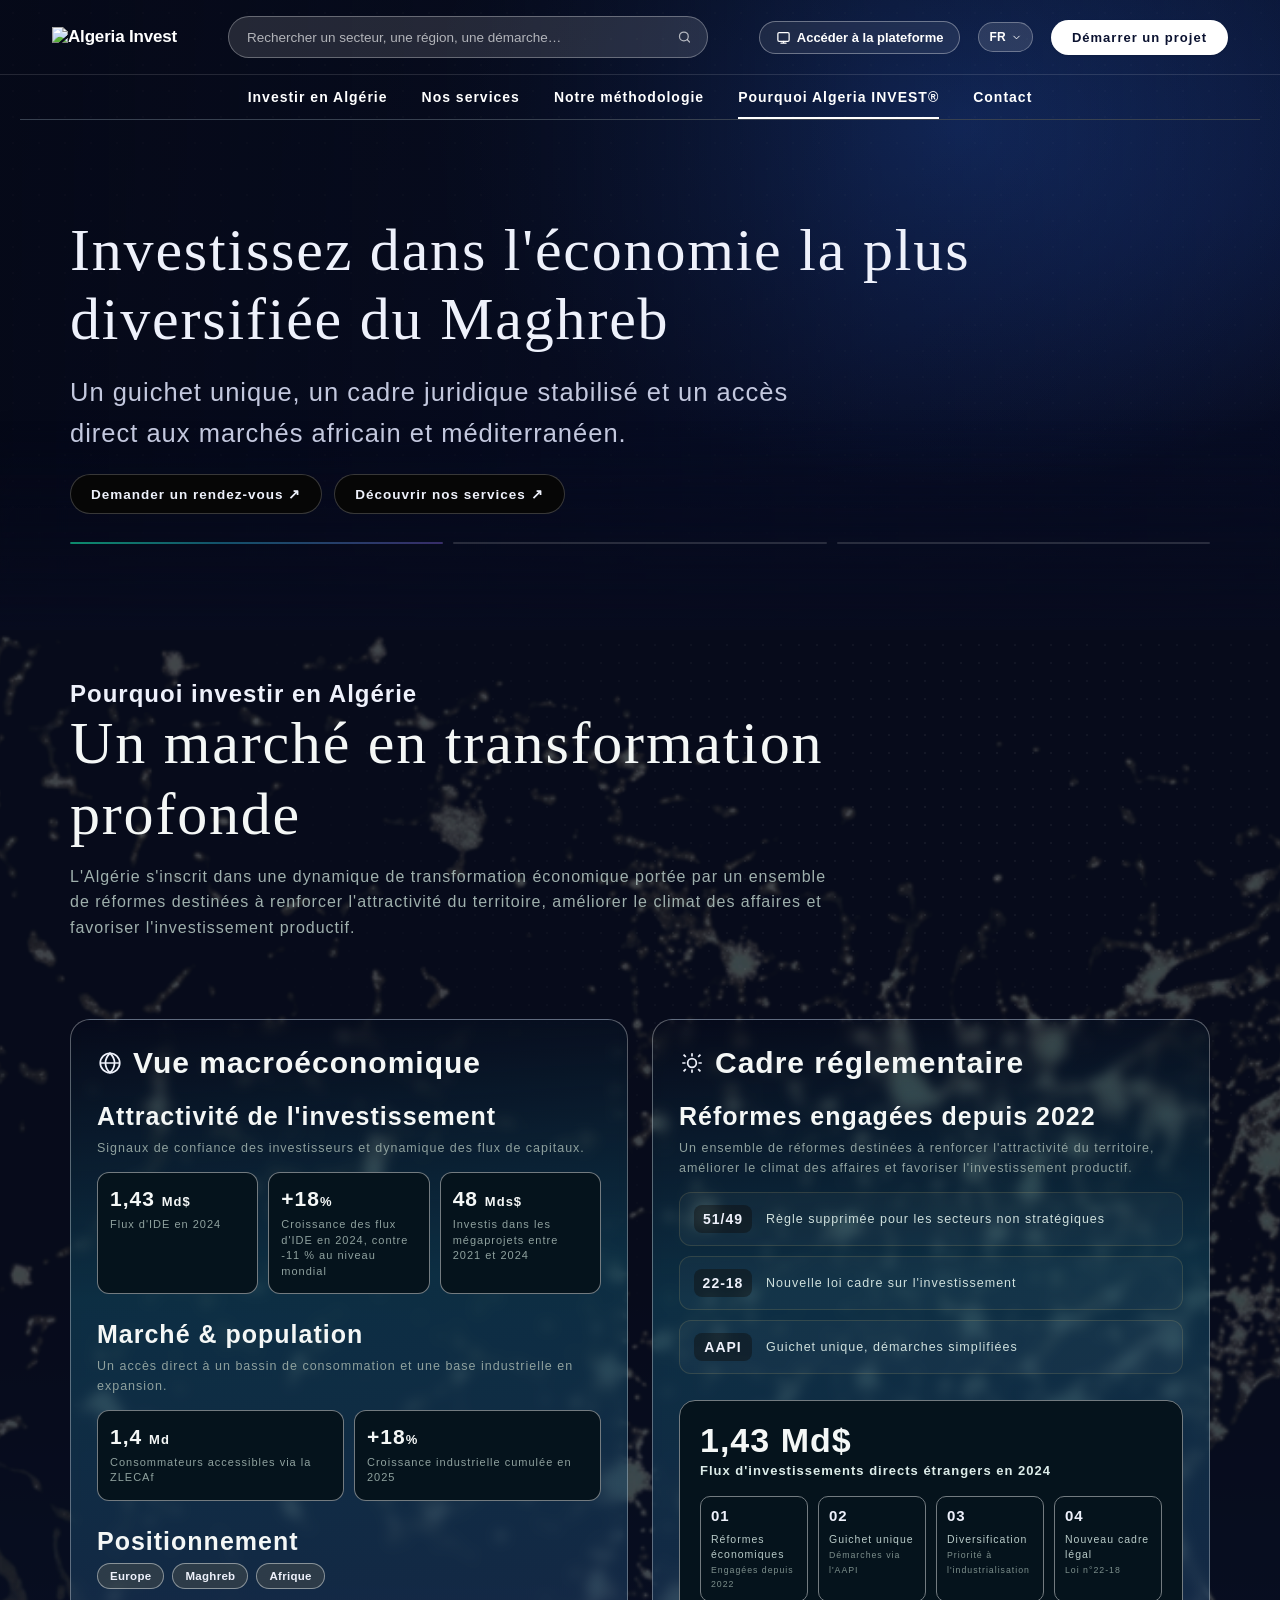
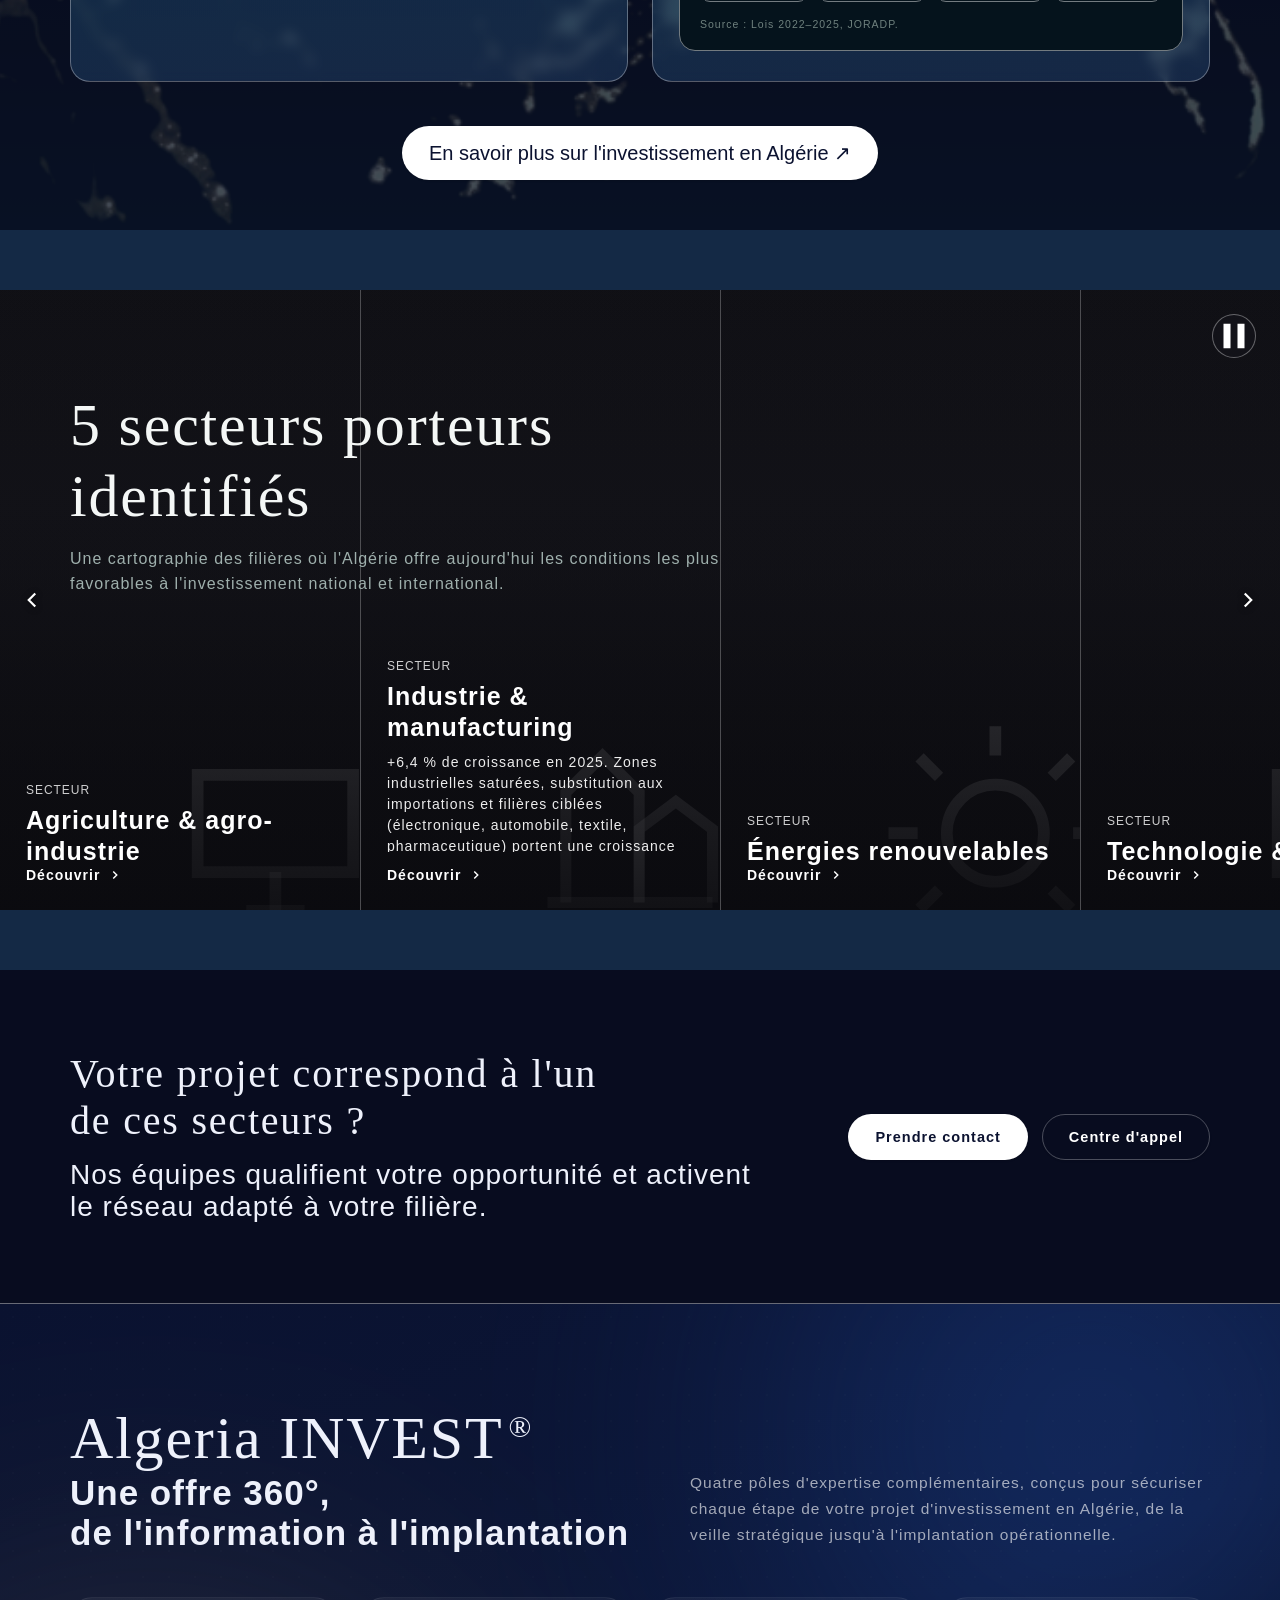
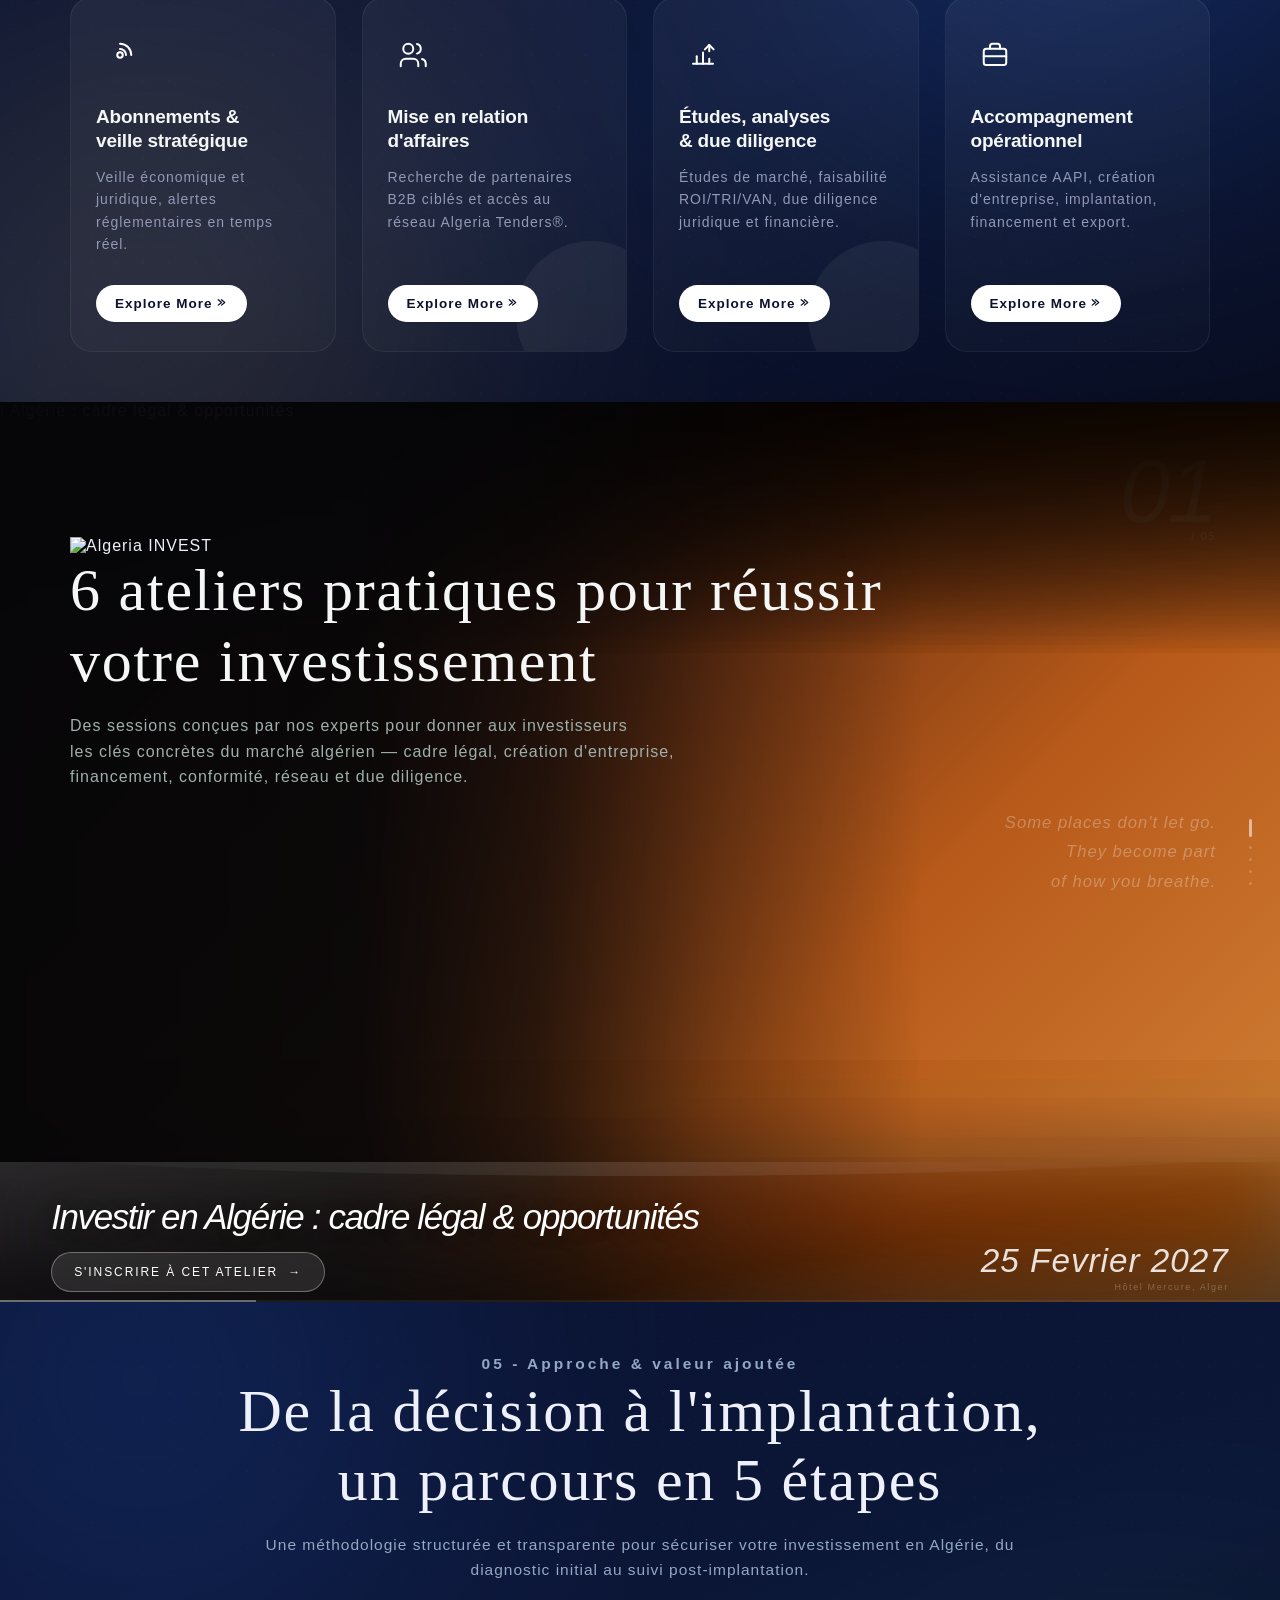
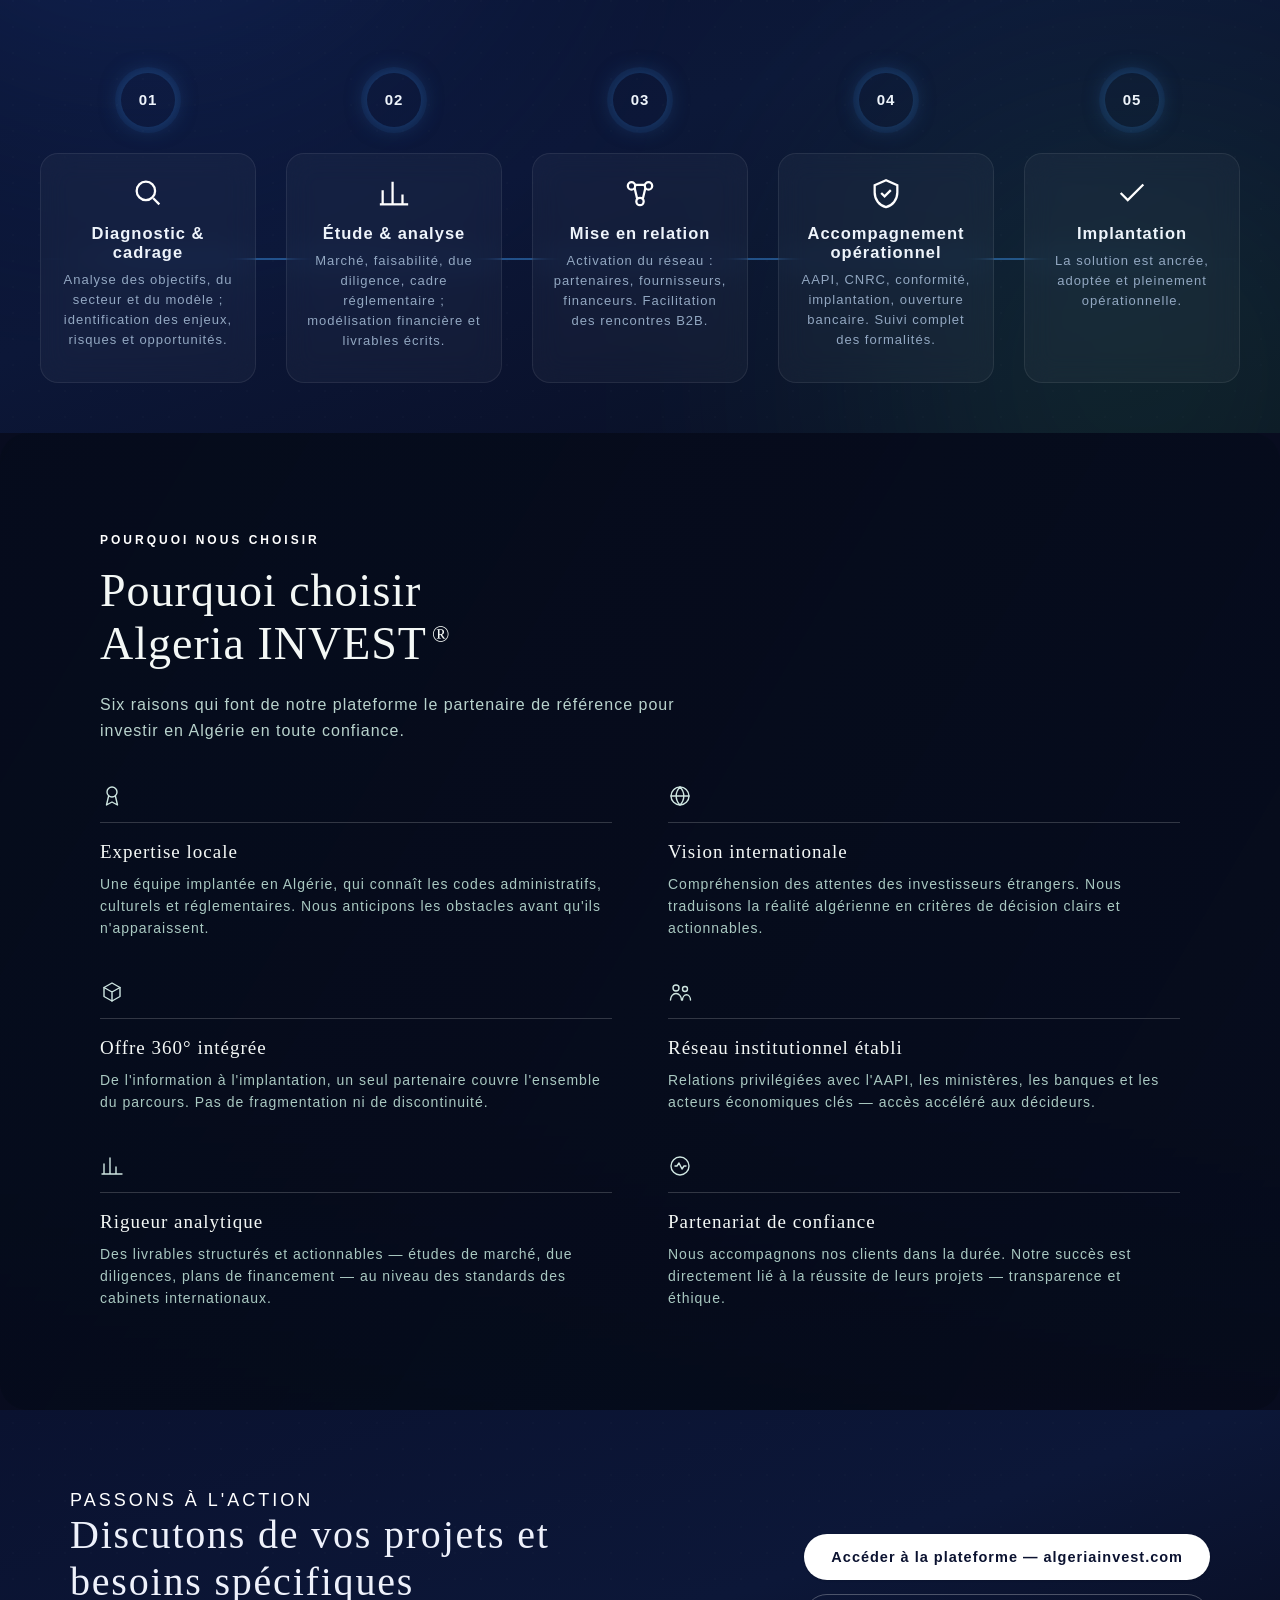
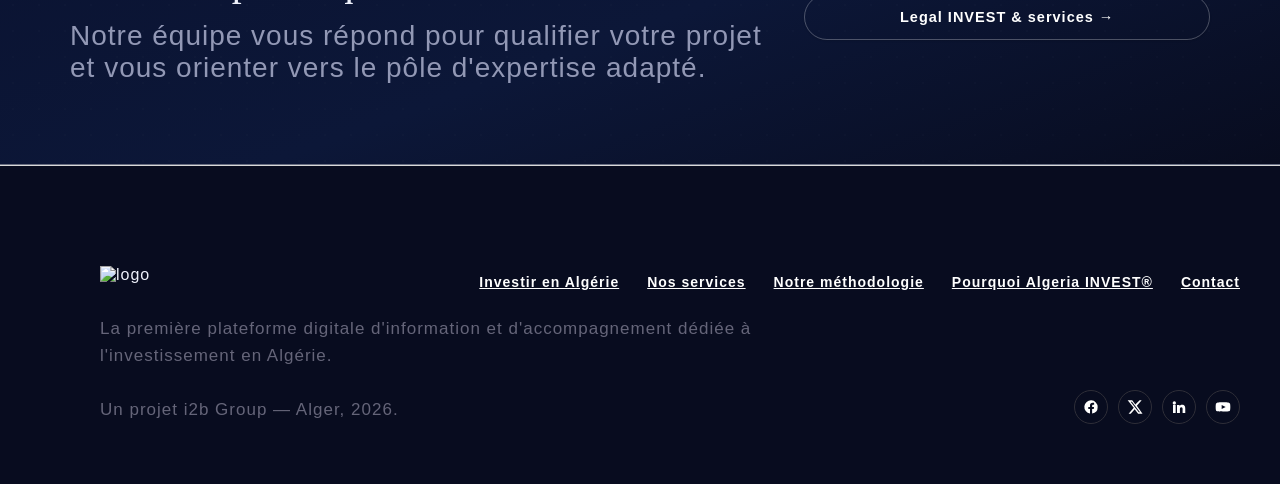
==== commit af49a356: "Add files via upload" ====
--- a/index.html
+++ b/index.html
@@ -1,1239 +1,1433 @@
-<!DOCTYPE html>
+<!doctype html>
 <html lang="fr">
-	<head>
-		<meta charset="UTF-8">
-		<meta name="viewport" content="width=device-width, initial-scale=1.0">
-		<title>Algeria Invest — Votre porte d'entrée vers l'investissement en Algérie</title>
-		<link rel="preconnect" href="https://fonts.googleapis.com">
-		<link href="https://fonts.googleapis.com/css2?family=Sora:wght@400;500;600;700;800&family=DM+Sans:ital,wght@0,400;0,500;0,600;0,700;1,400&display=swap" rel="stylesheet">
-		<link rel="stylesheet" href="style.css" /> 
-		
-	</head>
-	<body>
-		
-		<header>
-			<div class="header-top">
-				<a href="#" class="logo">
-					
-					<img src="images/logo-invest-gold.png" alt="Description">
-					
-				</a>
-				<div class="search-widget" id="searchWidget">
-					<button class="search-toggle" id="searchToggle" type="button" aria-label="Ouvrir la recherche" aria-expanded="false">
-						<svg viewBox="0 0 24 24" fill="none" stroke="currentColor" stroke-width="2" stroke-linecap="round"><circle cx="11" cy="11" r="7"/><path d="M20 20l-3.5-3.5"/></svg>
-					</button>
-					<form class="search-form" id="searchForm" role="search">
-						<input type="text" class="search-input" id="searchInput" placeholder="Rechercher un secteur, une région, une démarche…" aria-label="Rechercher sur le site">
-						<svg class="search-input-icon" viewBox="0 0 24 24" fill="none" stroke="currentColor" stroke-width="2" stroke-linecap="round"><circle cx="11" cy="11" r="7"/><path d="M20 20l-3.5-3.5"/></svg>
-					</form>
-				</div>
-				
-				<div class="header-top-right">
-					<a href="#" class="quick-stat">
-						<svg viewBox="0 0 24 24" fill="none" stroke="currentColor" stroke-width="2" stroke-linecap="round" stroke-linejoin="round"><rect x="3" y="4" width="18" height="14" rx="2"/><path d="M8 21h8M12 18v3"/></svg>
-						Accéder à la plateforme
-					</a>
-					
-					<div class="lang-switch" id="langSwitch">
-						<button class="lang-toggle" id="langToggle" type="button" aria-haspopup="true" aria-expanded="false">
-							<span class="lang-current" id="langCurrent">FR</span>
-							<svg class="lang-caret" viewBox="0 0 24 24" fill="none" stroke="currentColor" stroke-width="2" stroke-linecap="round" stroke-linejoin="round"><path d="M6 9l6 6 6-6"/></svg>
-						</button>
-						<ul class="lang-dropdown" id="langDropdown">
-							<li><button type="button" data-lang="fr" class="active">Français</button></li>
-							<li><button type="button" data-lang="en">English</button></li>
-							<li><button type="button" data-lang="ar">العربية</button></li>
-						</ul>
-					</div>
-					
-					<a href="#contact" class="nav-cta">Démarrer un projet</a>
-					<div class="burger"><span></span><span></span><span></span></div>
-				</div>
-			</div>
-			
-			<div class="header-bottom">
-				<ul class="nav-links">
-					<li><a href="#secteurs">Investir en Algérie</a></li>
-					<li><a href="#regions">Nos services</a></li>
-					<li><a href="#reglementaire">Notre méthodologie</a></li>
-					<li><a href="#programmes" class="active">Pourquoi Algeria INVEST®</a></li>
-					<li><a href="#contact">Contact</a></li>
-				</ul>
-			</div>
-		</header>
-		
-		<!-- HERO SLIDER : le fond change, le texte reste fixe -->
-		<section class="hero" id="hero-slider">
-			
-			<div class="hero-bg-layers">
-				<div class="hero-bg b1 active">
-					<video src="video/1.mp4" autoplay muted loop playsinline></video>
-				</div>
-				<div class="hero-bg b2">
-					<video src="video/2.mp4" autoplay muted loop playsinline></video>
-				</div>
-				<div class="hero-bg b3">
-					<video src="video/3.mp4" autoplay muted loop playsinline></video>
-				</div>
-			</div>
-			<div class="hero-overlay"></div>
-			<div class="hero-grain"></div>
-			<div class="hero-bottom-fade"></div>
-			
-			<div class="wrap hero-fixed-content">
-				<h1 class="hero-h1">Investissez dans l'économie la plus diversifiée du Maghreb</h1>
-				<p class="lead">Un guichet unique, un cadre juridique stabilisé et un accès direct aux marchés africain et méditerranéen.</p>
-				
-				<div class="hero-pills">
-					<a href="#secteurs" class="pill-btn">Explorer les secteurs ↗</a>
-					<a href="#matchmaking" class="pill-btn">Services investisseurs ↗</a>
-					<a href="#contact" class="pill-btn">Nous contacter ↗</a>
-				</div>
-			</div>
-			
-			<div class="wrap hero-bottom">
-				<div class="hero-bottom-row">
-					<div class="hero-progress">
-						<button class="ctrl-slide active" data-slide="0" aria-label="Slide 1"><span class="track"><span class="gauge"></span></span></button>
-						<button class="ctrl-slide" data-slide="1" aria-label="Slide 2"><span class="track"><span class="gauge"></span></span></button>
-						<button class="ctrl-slide" data-slide="2" aria-label="Slide 3"><span class="track"><span class="gauge"></span></span></button>
-					</div>
-					<div class="hero-controls">
-						<button class="ctrl-btn" id="hero-toggle" aria-label="Mettre en pause">⏸</button>
-						<button class="ctrl-btn" id="hero-fullscreen" aria-label="Plein écran">⤢</button>
-						
-					</div>
-				</div>
-			</div>
-		</section>
-		
-		<!-- VISION -->
-		<!-- <section class="section section-wide"> -->
-		<!-- <div class="section-header"> -->
-		<!-- <div class="title-row"> -->
-		<!-- <h2>Pourquoi Investir en Algérie</h2> -->
-		<!-- <div class="title-line"></div> -->
-		<!-- </div> -->
-		<!-- <p class="subtitle">Top 5 Raisons d'Investir</p> -->
-		<!-- </div> -->
-		
-		<!-- <div class="cards-grid"> -->
-		
-		<!-- <div class="flip-card card-1"> -->
-		<!-- <div class="flip-card-inner"> -->
-		<!-- <div class="flip-card-front"> -->
-		<!-- <h3>Vision Transformationnelle, Jeune Nation</h3> -->
-		<!-- <p>70% de la population algérienne a moins de 35 ans (2024)</p> -->
-		<!-- </div> -->
-		<!-- <div class="flip-card-back"> -->
-		<!-- <p>Une main-d'œuvre jeune, dynamique et de plus en plus qualifiée, prête à porter la croissance économique de demain.</p> -->
-		<!-- </div> -->
-		<!-- </div> -->
-		<!-- </div> -->
-		
-		<!-- <div class="flip-card card-2"> -->
-		<!-- <div class="flip-card-inner"> -->
-		<!-- <div class="flip-card-front"> -->
-		<!-- <h3>Une Destination Fiable et Stable</h3> -->
-		<!-- <p>Reconnue parmi les destinations IDE les plus stables de la région MENA</p> -->
-		<!-- </div> -->
-		<!-- <div class="flip-card-back"> -->
-		<!-- <p>Un cadre politique et macroéconomique stable qui rassure les investisseurs sur le long terme.</p> -->
-		<!-- </div> -->
-		<!-- </div> -->
-		<!-- </div> -->
-		
-		<!-- <div class="flip-card card-3"> -->
-		<!-- <div class="flip-card-inner"> -->
-		<!-- <div class="flip-card-front"> -->
-		<!-- <h3>Services et Infrastructures de Classe Mondiale</h3> -->
-		<!-- <p>Infrastructures de santé, d'éducation, de transport et d'énergies renouvelables à l'état de l'art</p> -->
-		<!-- </div> -->
-		<!-- <div class="flip-card-back"> -->
-		<!-- <p>Des investissements massifs dans les infrastructures publiques garantissent un environnement opérationnel de haut niveau.</p> -->
-		<!-- </div> -->
-		<!-- </div> -->
-		<!-- </div> -->
-		
-		<!-- <div class="flip-card card-4"> -->
-		<!-- <div class="flip-card-inner"> -->
-		<!-- <div class="flip-card-front"> -->
-		<!-- <h3>Infrastructure Numérique de Pointe</h3> -->
-		<!-- <p>Classée au 2ème rang mondial de l'indice de maturité du gouvernement numérique (2025)</p> -->
-		<!-- </div> -->
-		<!-- <div class="flip-card-back"> -->
-		<!-- <p>Une administration digitalisée qui simplifie les démarches et accélère les procédures d'investissement.</p> -->
-		<!-- </div> -->
-		<!-- </div> -->
-		<!-- </div> -->
-		
-		<!-- <div class="flip-card card-5"> -->
-		<!-- <div class="flip-card-inner"> -->
-		<!-- <div class="flip-card-front"> -->
-		<!-- <h3>Investissements Transformationnels à Grande Échelle</h3> -->
-		<!-- <p>Plus de 2 000 milliards USD d'opportunités d'investissement</p> -->
-		<!-- </div> -->
-		<!-- <div class="flip-card-back"> -->
-		<!-- <p>Des projets structurants dans l'énergie, l'industrie et les infrastructures offrant un potentiel de croissance considérable.</p> -->
-		<!-- </div> -->
-		<!-- </div> -->
-		<!-- </div> -->
-		
-		<!-- </div> -->
-		
-		
-		<!-- </section> -->
-		
-		
-		<section class="dz-invest" id="dzInvest">
-			
-			<img class="dz-invest__bg" src="images/bg.webp" alt="" aria-hidden="true">
-			<img class="dz-invest__globe" src="images/sa.webp" alt="" aria-hidden="true">
-			
-			<div class="dz-invest__map"></div>
-			
-			
-			<div class="dz-invest__inner">
-				
-				<header class="dz-invest__header">
-					<h2>Pourquoi investir en Algérie</h2>
-					<h1>Un marché en transformation profonde</h1>
-					<p>L'Algérie s'inscrit dans une dynamique de transformation économique portée par un ensemble de réformes destinées à renforcer l'attractivité du territoire, améliorer le climat des affaires et favoriser l'investissement productif.</p>
-				</header>
-				
-				<div class="dz-invest__row">
-					
-					<!-- CARTE 1 : VUE MACROECONOMIQUE -->
-					<div class="dz-card" data-reveal>
-						<div class="dz-card__head">
-							<span class="dz-card__icon">
-								<svg viewBox="0 0 24 24" fill="none" stroke="currentColor" stroke-width="1.6"><circle cx="12" cy="12" r="9"/><path d="M3 12h18M12 3c2.8 2.6 4.2 6 4.2 9s-1.4 6.4-4.2 9c-2.8-2.6-4.2-6-4.2-9s1.4-6.4 4.2-9Z"/></svg>
-							</span>
-							<h2>Vue macroéconomique</h2>
-						</div>
-						
-						<div class="dz-sub">
-							<h3>Attractivité de l'investissement</h3>
-							<p>Signaux de confiance des investisseurs et dynamique des flux de capitaux.</p>
-							<div class="dz-stats">
-								<div class="dz-stat" data-reveal-item>
-									<div class="dz-stat__value"><span class="dz-num" data-target="1.43" data-decimals="2">0</span> <span class="dz-unit">Md$</span></div>
-									<div class="dz-stat__label">Flux d'IDE en 2024</div>
-								</div>
-								<div class="dz-stat" data-reveal-item>
-									<div class="dz-stat__value"><span class="dz-num" data-target="18" data-decimals="0" data-prefix="+">0</span><span class="dz-unit">%</span></div>
-									<div class="dz-stat__label">Croissance des flux d'IDE en 2024, contre -11 % au niveau mondial</div>
-								</div>
-								<div class="dz-stat" data-reveal-item>
-									<div class="dz-stat__value"><span class="dz-num" data-target="48" data-decimals="0">0</span> <span class="dz-unit">Mds$</span></div>
-									<div class="dz-stat__label">Investis dans les mégaprojets entre 2021 et 2024</div>
-								</div>
-							</div>
-						</div>
-						
-						<div class="dz-sub">
-							<h3>Marché &amp; population</h3>
-							<p>Un accès direct à un bassin de consommation et une base industrielle en expansion.</p>
-							<div class="dz-stats dz-stats--two">
-								<div class="dz-stat" data-reveal-item>
-									<div class="dz-stat__value"><span class="dz-num" data-target="1.4" data-decimals="1">0</span> <span class="dz-unit">Md</span></div>
-									<div class="dz-stat__label">Consommateurs accessibles via la ZLECAf</div>
-								</div>
-								<div class="dz-stat" data-reveal-item>
-									<div class="dz-stat__value"><span class="dz-num" data-target="18" data-decimals="0" data-prefix="+">0</span><span class="dz-unit">%</span></div>
-									<div class="dz-stat__label">Croissance industrielle cumulée en 2025</div>
-								</div>
-							</div>
-						</div>
-						
-						<div class="dz-sub dz-sub--tight">
-							<h3>Positionnement</h3>
-							<div class="dz-tags">
-								<span class="dz-tag" data-reveal-item>Europe</span>
-								<span class="dz-tag" data-reveal-item>Maghreb</span>
-								<span class="dz-tag" data-reveal-item>Afrique</span>
-							</div>
-						</div>
-					</div>
-					
-					<!-- CARTE 2 : CADRE REGLEMENTAIRE -->
-					<div class="dz-card" data-reveal>
-						<div class="dz-card__head">
-							<span class="dz-card__icon">
-								<svg viewBox="0 0 24 24" fill="none" stroke="currentColor" stroke-width="1.6"><path d="M12 3v3M12 18v3M4.2 4.2l2.1 2.1M17.7 17.7l2.1 2.1M3 12h3M18 12h3M4.2 19.8l2.1-2.1M17.7 6.3l2.1-2.1"/><circle cx="12" cy="12" r="4"/></svg>
-							</span>
-							<h2>Cadre réglementaire</h2>
-						</div>
-						
-						<div class="dz-sub">
-							<h3>Réformes engagées depuis 2022</h3>
-							<p>Un ensemble de réformes destinées à renforcer l'attractivité du territoire, améliorer le climat des affaires et favoriser l'investissement productif.</p>
-							<div class="dz-badges">
-								<div class="dz-badge" data-reveal-item>
-									<div class="dz-badge__num">51/49</div>
-									<div class="dz-badge__text">Règle supprimée pour les secteurs non stratégiques</div>
-								</div>
-								<div class="dz-badge" data-reveal-item>
-									<div class="dz-badge__num">22-18</div>
-									<div class="dz-badge__text">Nouvelle loi cadre sur l'investissement</div>
-								</div>
-								<div class="dz-badge" data-reveal-item>
-									<div class="dz-badge__num">AAPI</div>
-									<div class="dz-badge__text">Guichet unique, démarches simplifiées</div>
-								</div>
-							</div>
-						</div>
-						
-						<div class="dz-highlight" data-reveal-item>
-							<div class="dz-highlight__value"><span class="dz-num" data-target="1.43" data-decimals="2">0</span> Md$</div>
-							<div class="dz-highlight__label">Flux d'investissements directs étrangers en 2024</div>
-							
-							<div class="dz-factors">
-								<div class="dz-factor" data-reveal-item>
-									<span class="dz-factor__rank">01</span>
-									<span class="dz-factor__text">Réformes économiques<br><small>Engagées depuis 2022</small></span>
-								</div>
-								<div class="dz-factor dz-factor1" data-reveal-item>
-									<span class="dz-factor__rank">02</span>
-									<span class="dz-factor__text">Guichet unique<br><small>Démarches via l'AAPI</small></span>
-								</div>
-								<div class="dz-factor dz-factor2" data-reveal-item>
-									<span class="dz-factor__rank">03</span>
-									<span class="dz-factor__text">Diversification<br><small>Priorité à l'industrialisation</small></span>
-								</div>
-								<div class="dz-factor dz-factor3" data-reveal-item>
-									<span class="dz-factor__rank">04</span>
-									<span class="dz-factor__text">Nouveau cadre légal<br><small>Loi n°22-18</small></span>
-								</div>
-							</div>
-							
-							<div class="dz-highlight__source">Source&nbsp;: Lois 2022–2025, JORADP.</div>
-						</div>
-					</div>
-					
-				</div>
-				
-				<div class="dz-invest__cta-wrap">
-					<button class="dz-cta" type="button"><span>En savoir plus sur l'investissement en Algérie ↗</span></button>
-				</div>
-				
-			</div>
-		</section>
-		
-		<!-- essaisection-claire -->
-		<section class="section-secteurs">
-			<svg width="0" height="0" style="position:absolute">
-				<defs>
-					<clipPath id="hexRound" clipPathUnits="objectBoundingBox">
-						<path d="M0.33,0.03
-						L0.67,0.03
-						Q0.75,0.03 0.7876,0.1006
-						L0.9625,0.4294
-						Q1,0.5 0.9625,0.5706
-						L0.7876,0.8994
-						Q0.75,0.97 0.67,0.97
-						L0.33,0.97
-						Q0.25,0.97 0.2125,0.8994
-						L0.0376,0.5706
-						Q0,0.5 0.0376,0.4294
-						L0.2125,0.1006
-						Q0.25,0.03 0.33,0.03
-						Z"/>
-					</clipPath>
-				</defs>
-			</svg>
-			<img class="motif" src="images/motif-pattern.png" alt="">
-			<header class="dz-invest__header"style="z-index:1;">
-					<h2 style="color:black;">Pourquoi investir en Algérie</h2>
-					<h1 style="color:black;">Un marché en transformation profonde</h1>
-					<p style="color:black;">L'Algérie s'inscrit dans une dynamique de transformation économique portée par un ensemble de réformes destinées à renforcer l'attractivité du territoire, améliorer le climat des affaires et favoriser l'investissement productif.</p>
-			</header>
-			
-			<div class="wrapper">
-			
-			
-			<div class="layout">
-				<!-- Colonne des onglets -->
-				<div class="tabs-col">
-					<button class="scroll-btn" id="scrollUp" aria-label="Programme précédent">▲</button>
-					
-					<div class="tabs-list" id="tabsList" role="tablist" aria-orientation="vertical">
-						<button class="tab-btn active" role="tab" aria-selected="true" aria-controls="panel-1" id="tab-1" data-target="panel-1">
-							Agriculture & agro-industrie
-						</button>
-						<button class="tab-btn" role="tab" aria-selected="false" aria-controls="panel-2" id="tab-2" data-target="panel-2">
-							Industrie & manufacturing
-						</button>
-						<button class="tab-btn" role="tab" aria-selected="false" aria-controls="panel-3" id="tab-3" data-target="panel-3">
-							Énergies renouvelables
-						</button>
-						<button class="tab-btn" role="tab" aria-selected="false" aria-controls="panel-4" id="tab-4" data-target="panel-4">
-							Technologie & digital
-						</button>
-						<button class="tab-btn" role="tab" aria-selected="false" aria-controls="panel-5" id="tab-5" data-target="panel-5">
-							Mines & ressources stratégiques
-						</button>
-					</div>
-					
-					<button class="scroll-btn" id="scrollDown" aria-label="Programme suivant">▼</button>
-				</div>
-				
-				<!-- Panneau de contenu -->
-				<div class="panel" id="panel">
-					
-					<!-- Panneau 1 -->
-					<div class="panel-content active" id="panel-1" role="tabpanel" aria-labelledby="tab-1">
-						<div class="panel-title">Agriculture & agro-industrie</div>
-						<img class="panel-image" src="images/22.png" alt="Nom du Programme">
-						<h2>Agriculture & agro-industrie</h2>
-						<p>Décris ici en une ou deux phrases l'objectif principal du programme.</p>
-						<p>Ajoute un second paragraphe avec plus de détails si nécessaire.</p>
-						
-						<h3 class="benefits-title">Avantages du programme :</h3>
-						<div class="benefits-grid">
-							<div class="benefit-card">
-								<div class="benefit-icon" style="background: #2fb6a3">🌐</div>
-								<h4>Avantage 1</h4>
-								<p>Courte description de l'avantage.</p>
-							</div>
-							<div class="benefit-card">
-								<div class="benefit-icon" style="background: #8b5cf6">💻</div>
-								<h4>Avantage 2</h4>
-								<p>Courte description de l'avantage.</p>
-							</div>
-							<div class="benefit-card">
-								<div class="benefit-icon" style="background: #0e2a52">📈</div>
-								<h4>Avantage 3</h4>
-								<p>Courte description de l'avantage.</p>
-							</div>
-						</div>
-						
-						<div class="panel-footer">
-							<a href="#" class="btn-link">En savoir plus ↗</a>
-						</div>
-					</div>
-					
-					<!-- Panneau 2 -->
-					<div class="panel-content" id="panel-2" role="tabpanel" aria-labelledby="tab-2" hidden>
-						<div class="panel-title">Industrie & manufacturing</div>
-						<img class="panel-image" src="images/33.png" alt="Deuxième Programme">
-						<h2>Industrie & manufacturing</h2>
-						<p>Texte de présentation du deuxième programme.</p>
-						<p>Complète avec le contenu adapté à ton projet.</p>
-						
-						<h3 class="benefits-title">Avantages du programme :</h3>
-						<div class="benefits-grid">
-							<div class="benefit-card">
-								<div class="benefit-icon" style="background: #2fb6a3">🌐</div>
-								<h4>Avantage 1</h4>
-								<p>Courte description de l'avantage.</p>
-							</div>
-							<div class="benefit-card">
-								<div class="benefit-icon" style="background: #8b5cf6">💻</div>
-								<h4>Avantage 2</h4>
-								<p>Courte description de l'avantage.</p>
-							</div>
-							<div class="benefit-card">
-								<div class="benefit-icon" style="background: #0e2a52">📈</div>
-								<h4>Avantage 3</h4>
-								<p>Courte description de l'avantage.</p>
-							</div>
-						</div>
-						
-						<div class="panel-footer">
-							<a href="#" class="btn-link">En savoir plus ↗</a>
-						</div>
-					</div>
-					
-					<!-- Panneau 3 -->
-					<div class="panel-content" id="panel-3" role="tabpanel" aria-labelledby="tab-3" hidden>
-						<div class="panel-title">Énergies renouvelables</div>
-						<img class="panel-image" src="images/44.png" alt="Troisième Programme">
-						<h2>Énergies renouvelables</h2>
-						<p>Texte de présentation du troisième programme.</p>
-						<p>Complète avec le contenu adapté à ton projet.</p>
-						
-						<h3 class="benefits-title">Avantages du programme :</h3>
-						<div class="benefits-grid">
-							<div class="benefit-card">
-								<div class="benefit-icon" style="background: #2fb6a3">🌐</div>
-								<h4>Avantage 1</h4>
-								<p>Courte description de l'avantage.</p>
-							</div>
-							<div class="benefit-card">
-								<div class="benefit-icon" style="background: #8b5cf6">💻</div>
-								<h4>Avantage 2</h4>
-								<p>Courte description de l'avantage.</p>
-							</div>
-							<div class="benefit-card">
-								<div class="benefit-icon" style="background: #0e2a52">📈</div>
-								<h4>Avantage 3</h4>
-								<p>Courte description de l'avantage.</p>
-							</div>
-						</div>
-						
-						<div class="panel-footer">
-							<a href="#" class="btn-link">En savoir plus ↗</a>
-						</div>
-					</div>
-					
-					<!-- Panneau 4 -->
-					<div class="panel-content" id="panel-4" role="tabpanel" aria-labelledby="tab-4" hidden>
-						<div class="panel-title">Technologie & digital</div>
-						<img class="panel-image" src="images/55.png" alt="Quatrième Programme">
-						<h2>Technologie & digital</h2>
-						<p>Texte de présentation du quatrième programme.</p>
-						<p>Complète avec le contenu adapté à ton projet.</p>
-						
-						<h3 class="benefits-title">Avantages du programme :</h3>
-						<div class="benefits-grid">
-							<div class="benefit-card">
-								<div class="benefit-icon" style="background: #2fb6a3">🌐</div>
-								<h4>Avantage 1</h4>
-								<p>Courte description de l'avantage.</p>
-							</div>
-							<div class="benefit-card">
-								<div class="benefit-icon" style="background: #8b5cf6">💻</div>
-								<h4>Avantage 2</h4>
-								<p>Courte description de l'avantage.</p>
-							</div>
-							<div class="benefit-card">
-								<div class="benefit-icon" style="background: #0e2a52">📈</div>
-								<h4>Avantage 3</h4>
-								<p>Courte description de l'avantage.</p>
-							</div>
-						</div>
-						
-						<div class="panel-footer">
-							<a href="#" class="btn-link">En savoir plus ↗</a>
-						</div>
-					</div>
-					
-					<!-- Panneau 5 -->
-					<div class="panel-content" id="panel-5" role="tabpanel" aria-labelledby="tab-5" hidden>
-						<div class="panel-title">Mines & ressources stratégiques</div>
-						<img class="panel-image" src="images/11.png" alt="Cinquième Programme">
-						<h2>Mines & ressources stratégiques</h2>
-						<p>Texte de présentation du cinquième programme.</p>
-						<p>Complète avec le contenu adapté à ton projet.</p>
-						
-						<h3 class="benefits-title">Avantages du programme :</h3>
-						<div class="benefits-grid">
-							<div class="benefit-card">
-								<div class="benefit-icon" style="background: #2fb6a3">🌐</div>
-								<h4>Avantage 1</h4>
-								<p>Courte description de l'avantage.</p>
-							</div>
-							<div class="benefit-card">
-								<div class="benefit-icon" style="background: #8b5cf6">💻</div>
-								<h4>Avantage 2</h4>
-								<p>Courte description de l'avantage.</p>
-							</div>
-							<div class="benefit-card">
-								<div class="benefit-icon" style="background: #0e2a52">📈</div>
-								<h4>Avantage 3</h4>
-								<p>Courte description de l'avantage.</p>
-							</div>
-						</div>
-						
-						<div class="panel-footer">
-							<a href="#" class="btn-link">En savoir plus ↗</a>
-						</div>
-					</div>
-					
-				</div>
-			</div>
-		
-		</div>
-		
-		
-		
-			
-			
-			<!-- <div class="wrap"> -->
-				
-				<!-- <h1 class="sector-title">5 secteurs porteurs identifiés</h1> -->
-				<!-- <p class="subtitle">Une cartographie des filières où l'Algérie offre aujourd'hui les conditions les plus favorables à l'investissement national et international.</p> -->
-				
-				<!-- <div class="stats"> -->
-					<!-- <div class="stat"> -->
-						<!-- <div class="stat-icon"><svg viewBox="0 0 24 24" fill="none" stroke="currentColor" stroke-width="2"><path d="M12 22V12"/><path d="M12 12C12 7 8 5 4 5c0 5 3 8 8 8"/><path d="M12 12c0-4 3-6 7-6 0 4-2 7-7 7"/></svg></div> -->
-						<!-- <div> -->
-							<!-- <div class="stat-num">34 Mds$</div> -->
-							<!-- <div class="stat-label">Agriculture &amp; agro-industrie<br>15 % du PIB</div> -->
-						<!-- </div> -->
-					<!-- </div> -->
-					<!-- <div class="stat"> -->
-						<!-- <div class="stat-icon"><svg viewBox="0 0 24 24" fill="none" stroke="currentColor" stroke-width="2"><path d="M4 20V10M10 20V4M16 20V14M22 20H2"/></svg></div> -->
-						<!-- <div> -->
-							<!-- <div class="stat-num">+18 %</div> -->
-							<!-- <div class="stat-label">Croissance industrielle<br>cumulée en 2025</div> -->
-						<!-- </div> -->
-					<!-- </div> -->
-					<!-- <div class="stat"> -->
-						<!-- <div class="stat-icon"><svg viewBox="0 0 24 24" fill="none" stroke="currentColor" stroke-width="2"><circle cx="12" cy="12" r="4"/><path d="M12 2v3M12 19v3M4.2 4.2l2.1 2.1M17.7 17.7l2.1 2.1M2 12h3M19 12h3M4.2 19.8l2.1-2.1M17.7 6.3l2.1-2.1"/></svg></div> -->
-						<!-- <div> -->
-							<!-- <div class="stat-num">15 000 MW</div> -->
-							<!-- <div class="stat-label">Capacité ENR visée<br>d'ici 2035</div> -->
-						<!-- </div> -->
-					<!-- </div> -->
-				<!-- </div> -->
-				
-				<!-- <div class="steps"> -->
-					<!-- <div class="hex-item" data-step="1" tabindex="0" role="button" aria-label="Agriculture et agro-industrie"> -->
-						<!-- <div class="hex"> -->
-							<!-- <div class="hex-icon"><svg viewBox="0 0 24 24" fill="none" stroke="currentColor" stroke-width="2"><path d="M12 22V12"/><path d="M12 12C12 7 8 5 4 5c0 5 3 8 8 8"/><path d="M12 12c0-4 3-6 7-6 0 4-2 7-7 7"/></svg></div> -->
-							<!-- <div class="hex-num">1</div> -->
-							<!-- <div class="hex-label">Agriculture &amp; </br>agro-industrie</div> -->
-						<!-- </div> -->
-						<!-- <div class="dot"></div> -->
-					<!-- </div> -->
-					<!-- <div class="connector">⋮⋮</div> -->
-					<!-- <div class="hex-item" data-step="2" tabindex="0" role="button" aria-label="Industrie et manufacturing"> -->
-						<!-- <div class="hex"> -->
-							<!-- <div class="hex-icon"><svg viewBox="0 0 24 24" fill="none" stroke="currentColor" stroke-width="2"><path d="M4 20V10M10 20V4M16 20V14M22 20H2"/></svg></div> -->
-							<!-- <div class="hex-num">2</div> -->
-							<!-- <div class="hex-label">Industrie &amp; </br>manufacturing</div> -->
-						<!-- </div> -->
-						<!-- <div class="dot"></div> -->
-					<!-- </div> -->
-					<!-- <div class="connector">⋮⋮</div> -->
-					<!-- <div class="hex-item" data-step="3" tabindex="0" role="button" aria-label="Énergies renouvelables"> -->
-						<!-- <div class="hex"> -->
-							<!-- <div class="hex-icon"><svg viewBox="0 0 24 24" fill="none" stroke="currentColor" stroke-width="2"><circle cx="12" cy="12" r="4"/><path d="M12 2v3M12 19v3M4.2 4.2l2.1 2.1M17.7 17.7l2.1 2.1M2 12h3M19 12h3M4.2 19.8l2.1-2.1M17.7 6.3l2.1-2.1"/></svg></div> -->
-							<!-- <div class="hex-num">3</div> -->
-							<!-- <div class="hex-label">Énergies </br>renouvelables</div> -->
-						<!-- </div> -->
-						<!-- <div class="dot"></div> -->
-					<!-- </div> -->
-					<!-- <div class="connector">⋮⋮</div> -->
-					<!-- <div class="hex-item" data-step="4" tabindex="0" role="button" aria-label="Technologie et digital"> -->
-						<!-- <div class="hex"> -->
-							<!-- <div class="hex-icon"><svg viewBox="0 0 24 24" fill="none" stroke="currentColor" stroke-width="2"><rect x="4" y="4" width="16" height="16" rx="2"/><path d="M9 9h.01M9 15h.01M15 9h.01M15 15h.01M12 9v6"/></svg></div> -->
-							<!-- <div class="hex-num">4</div> -->
-							<!-- <div class="hex-label">Technologie &amp; </br>digital</div> -->
-						<!-- </div> -->
-						<!-- <div class="dot"></div> -->
-					<!-- </div> -->
-					<!-- <div class="connector">⋮⋮</div> -->
-					<!-- <div class="hex-item" data-step="5" tabindex="0" role="button" aria-label="Mines et ressources stratégiques"> -->
-						<!-- <div class="hex"> -->
-							<!-- <div class="hex-icon"><svg viewBox="0 0 24 24" fill="none" stroke="currentColor" stroke-width="2"><path d="M3 20l6-10 4 6 3-4 5 8z"/></svg></div> -->
-							<!-- <div class="hex-num">5</div> -->
-							<!-- <div class="hex-label">Mines &amp; ressources stratégiques</div> -->
-						<!-- </div> -->
-						<!-- <div class="dot"></div> -->
-					<!-- </div> -->
-				<!-- </div> -->
-				
-				<!-- <div class="panel"> -->
-					<!-- <h2 id="panelTitle">Agriculture & agro-industrie</h2> -->
-					<!-- <div class="panel-body"> -->
-						<!-- <div class="content"> -->
-							<!-- <p class="intro" id="panelIntro"></p> -->
-							<!-- <div id="featureList"></div> -->
-							
-							<!-- <div class="btn-row"> -->
-								<!-- <button class="btn btn-outline">Voir le guide ↓</button> -->
-								<!-- <button class="btn btn-solid">Échanger avec un expert ↗</button> -->
-							<!-- </div> -->
-						<!-- </div> -->
-						
-						<!-- <div class="visual"> -->
-							<!-- <img id="panelImage" src="" alt=""> -->
-						<!-- </div> -->
-					<!-- </div> -->
-				<!-- </div> -->
-				
-				<!-- <img class="skyline" src="images/skyline.png" alt=""> -->
-			<!-- </div> -->
-			
-			
-			
-			<!-- <script> -->
-				<!-- const stepData = { -->
-					<!-- 1: { -->
-						<!-- accent: 'var(--teal)', -->
-						<!-- accentSoft: '#e0f5f0', -->
-						<!-- image: 'images/22.png', -->
-						<!-- title: 'Agriculture & agro-industrie', -->
-						<!-- subtabs: ['Potentiel', 'Sud saharien', 'Transformation'], -->
-						<!-- intro: "15 % du PIB — 34 Mds$ : un secteur clé porté par un potentiel de terres encore largement sous-exploité.", -->
-						<!-- features: [ -->
-						<!-- "8 M+ hectares cultivables sous-exploités : un déficit alimentaire devenu débouché.", -->
-						<!-- "Sud saharien : serres, agro-tech, irrigation intelligente.", -->
-						<!-- "Transformation, emballage, logistique frigorifique." -->
-						<!-- ] -->
-					<!-- }, -->
-					<!-- 2: { -->
-						<!-- accent: 'var(--purple)', -->
-						<!-- accentSoft: '#e7dcf3', -->
-						<!-- image: 'images/33.png', -->
-						<!-- title: 'Industrie & manufacturing', -->
-						<!-- subtabs: ['Substitution', 'Filières ciblées', 'Croissance'], -->
-						<!-- intro: "+6,4 % de croissance en 2025 : des zones industrielles saturées ouvrent la voie à de nouveaux investissements.", -->
-						<!-- features: [ -->
-						<!-- "Zones industrielles saturées : substitution aux importations.", -->
-						<!-- "Électronique, automobile, textile, pharmaceutique — filières ciblées.", -->
-						<!-- "Croissance industrielle cumulée de +18 % en 2025." -->
-						<!-- ] -->
-					<!-- }, -->
-					<!-- 3: { -->
-						<!-- accent: 'var(--teal-dark)', -->
-						<!-- accentSoft: '#dcecee', -->
-						<!-- image: 'images/44.png', -->
-						<!-- title: 'Énergies renouvelables', -->
-						<!-- subtabs: ['Solaire & éolien', 'Hydrogène vert', 'Financements'], -->
-						<!-- intro: "15 000 MW d'ENR d'ici 2035 : des mégaprojets ouverts aux investisseurs nationaux et internationaux.", -->
-						<!-- features: [ -->
-						<!-- "Solaire PV et éolien : mégaprojets ouverts aux investisseurs.", -->
-						<!-- "Hydrogène vert : potentiel d'export vers l'Europe.", -->
-						<!-- "Financements BAD et partenariats internationaux actifs." -->
-						<!-- ] -->
-					<!-- }, -->
-					<!-- 4: { -->
-						<!-- accent: 'var(--pink)', -->
-						<!-- accentSoft: '#f6dbe7', -->
-						<!-- image: 'images/55.png', -->
-						<!-- title: 'Technologie & digital', -->
-						<!-- subtabs: ['Start-up', 'Propriété intellectuelle', 'Économie numérique'], -->
-						<!-- intro: "1 million de diplômés par an : un vivier de talents qui alimente une économie numérique en pleine accélération.", -->
-						<!-- features: [ -->
-						<!-- "Incubateurs, start-up, fintech, e-commerce en forte croissance.", -->
-						<!-- "Coopération algéro-américaine sur la propriété intellectuelle et l'innovation.", -->
-						<!-- "Une économie numérique en pleine accélération." -->
-						<!-- ] -->
-					<!-- }, -->
-					<!-- 5: { -->
-						<!-- accent: 'var(--gold)', -->
-						<!-- accentSoft: '#f2e3cd', -->
-						<!-- image: 'images/11.png', -->
-						<!-- title: 'Mines & ressources stratégiques', -->
-						<!-- subtabs: ['Ressources critiques', 'Exploration', 'Partenariats'], -->
-						<!-- intro: "Loi minière 2025 : de nouveaux gisements s'ouvrent à l'exploration étrangère et aux partenariats industriels.", -->
-						<!-- features: [ -->
-						<!-- "Phosphate, zinc, lithium, minerais critiques.", -->
-						<!-- "Nouveaux gisements ouverts à l'exploration étrangère.", -->
-						<!-- "Partenariats industriels facilités dès 2026." -->
-						<!-- ] -->
-					<!-- } -->
-				<!-- }; -->
-				
-				<!-- const featureIcons = [ -->
-				<!-- '<svg viewBox="0 0 24 24" fill="none" stroke="currentColor" stroke-width="2"><path d="M4 4h16v16H4z"/><path d="M8 9h8M8 13h5"/></svg>', -->
-				<!-- '<svg viewBox="0 0 24 24" fill="none" stroke="currentColor" stroke-width="2"><rect x="3" y="7" width="18" height="12" rx="2"/><path d="M3 11h18"/></svg>', -->
-				<!-- '<svg viewBox="0 0 24 24" fill="none" stroke="currentColor" stroke-width="2"><rect x="3" y="4" width="18" height="16" rx="2"/><circle cx="9" cy="10" r="2"/><path d="M15 8h3M15 12h3M6 17h12"/></svg>', -->
-				<!-- '<svg viewBox="0 0 24 24" fill="none" stroke="currentColor" stroke-width="2"><circle cx="12" cy="8" r="3"/><path d="M12 11c-4 0-6 2-6 5v2h12v-2c0-3-2-5-6-5z"/></svg>' -->
-				<!-- ]; -->
-				
-				<!-- const panel = document.querySelector('.panel'); -->
-				<!-- const hexItems = document.querySelectorAll('.hex-item'); -->
-				
-				<!-- // add the connector "stem" shape to every hexagon -->
-				<!-- document.querySelectorAll('.hex').forEach(hex => { -->
-					<!-- const stem = document.createElement('div'); -->
-					<!-- stem.className = 'stem'; -->
-					<!-- hex.appendChild(stem); -->
-				<!-- }); -->
-				
-				<!-- function renderStep(step){ -->
-					<!-- const data = stepData[step]; -->
-					
-					<!-- // accent theming -->
-					<!-- panel.style.setProperty('--accent', data.accent); -->
-					<!-- panel.style.setProperty('--accent-soft', data.accentSoft); -->
-					
-					<!-- // title -->
-					<!-- document.getElementById('panelTitle').textContent = data.title; -->
-					<!-- document.getElementById('panelIntro').textContent = data.intro; -->
-					
-					<!-- // visual image -->
-					<!-- document.getElementById('panelImage').src = data.image; -->
-					<!-- document.getElementById('panelImage').alt = data.title; -->
-					
-					<!-- // features -->
-					<!-- const featureList = document.getElementById('featureList'); -->
-					<!-- featureList.innerHTML = data.features.map((text, i) => ` -->
-					<!-- <div class="feature"> -->
-					<!-- <div class="ic">${featureIcons[i % featureIcons.length]}</div> -->
-					<!-- <p>${text}</p> -->
-					<!-- </div> -->
-					<!-- `).join(''); -->
-					
-					<!-- // hexagon active states -->
-					<!-- hexItems.forEach(item => { -->
-						<!-- const isActive = item.dataset.step === String(step); -->
-						<!-- item.querySelector('.hex').classList.toggle('active', isActive); -->
-					<!-- }); -->
-				<!-- } -->
-				
-				<!-- hexItems.forEach(item => { -->
-					<!-- item.addEventListener('click', () => renderStep(item.dataset.step)); -->
-					<!-- item.addEventListener('keydown', (e) => { -->
-						<!-- if (e.key === 'Enter' || e.key === ' ') { -->
-							<!-- e.preventDefault(); -->
-							<!-- renderStep(item.dataset.step); -->
-						<!-- } -->
-					<!-- }); -->
-				<!-- }); -->
-				
-				<!-- // initial render — Agriculture & agro-industrie selected by default -->
-				<!-- renderStep(1); -->
-			<!-- </script> -->
-			
-		</section>
-		
-		<!-- essaisection-claire -->
-		
-		<!-- miza-section -->
-		
-		<section style="background:#080c1f;">
-			
-			<div class="wrap"style="padding-top:100px;padding-bottom:50px;">
-				
-				<header class="dz-invest__header">
-					<img src="images/logo-invest-gold.png" alt="Description"style="width:30%;padding-bottom:20px;">
-					<h1>Une offre 360°, de l'information à l'implantation</h1>
-					<p>Quatre pôles d'expertise complémentaires, conçus pour sécuriser chaque étape de votre projet d'investissement en Algérie.</p>
-				</header>
-				
-				<div class="grid">
-					
-					<div class="card c1">
-						<div class="badge">
-							<svg viewBox="0 0 24 24" fill="none" stroke="#fff" stroke-width="1.6"><path d="M4 21V6a1 1 0 0 1 1-1h6v16M11 21V3a1 1 0 0 1 1-1h6a1 1 0 0 1 1 1v18M4 21h16M7 9h1M7 13h1M15 6h1M15 9h1M15 13h1"/></svg>
-						</div>
-						<div class="photo"></div>
-						<div class="card-inner">
-							<h3>Abonnements & veille stratégique</h3>
-							<ul style="padding-left:30px;">
-								<li>Veille économique — Algeria INVEST</li>
-								<li>Veille juridique — Legal INVEST</li>
-								<li>Alertes réglementaires en temps réel</li>
-							</ul>
-						</div>
-					</div>
-					
-					<div class="card c2">
-						<div class="badge">
-							<svg viewBox="0 0 24 24" fill="none" stroke="#fff" stroke-width="1.6"><rect x="4" y="6" width="16" height="13" rx="2"/><path d="M9 6V4a3 3 0 0 1 6 0v2"/></svg>
-						</div>
-						<div class="photo"></div>
-						<div class="card-inner">
-							<h3>Mise en relation d'affaires</h3>
-							<ul style="padding-left:30px;">
-								<li>Recherche de partenaires B2B ciblés</li>
-								<li>Détection d'opportunités qualifiées</li>
-								<li>Accès au réseau Algeria Tenders®</li>
-							</ul>
-						</div>
-					</div>
-					
-					<div class="card c3">
-						<div class="badge">
-							<svg viewBox="0 0 24 24" fill="none" stroke="#fff" stroke-width="1.6"><path d="M4 21V6a1 1 0 0 1 1-1h6v16M11 21V3a1 1 0 0 1 1-1h6a1 1 0 0 1 1 1v18M4 21h16M7 9h1M7 13h1M15 6h1M15 9h1M15 13h1"/></svg>
-						</div>
-						<div class="photo"></div>
-						<div class="card-inner">
-							<h3>Accompagnement opérationnel</h3>
-							<ul style="padding-left:30px;">
-								<li>Assistance AAPI et administrative</li>
-								<li>Création d'entreprise (CNRC, fiscal)</li>
-								<li>Implantation, financement, export</li>
-							</ul>      
-						</div>
-					</div>
-					
-					<div class="card c4">
-						<div class="badge">
-							<svg viewBox="0 0 24 24" fill="none" stroke="#fff" stroke-width="1.6"><rect x="4" y="6" width="16" height="13" rx="2"/><path d="M9 6V4a3 3 0 0 1 6 0v2"/></svg>
-						</div>
-						<div class="photo"></div>
-						<div class="card-inner">
-							<h3>Études, analyses & due diligence</h3>
-							<ul style="padding-left:30px;">
-								<li>Études de marché et sectorielles</li>
-								<li>Faisabilité — ROI, TRI, VAN</li>
-								<li>Due diligence juridique et financière</li>
-							</ul>      
-						</div>
-					</div>
-					
-				</div>
-				
-				<div class="cta-row">
-					<button class="cta">Explore 
-						<svg viewBox="0 0 24 24" fill="none" stroke="#0b1230" stroke-width="2.2"><path d="M7 17L17 7M9 7h8v8"/></svg>
-					</button>
-				</div>
-			</div>
-			
-			
-		</section>
-		
-		
-		
-		
-		
-		<!-- miza-section-end -->
-		
-		<!-- ================= workshop-section================= -->
-		
-		<section class="section-workshop">
-			<div class="wrap">
-				
-				
-				<a href="#" class="logo-workshop">
-					<img src="images/workshop-logo.png" alt="Description">	
-				</a>
-				
-				<div class="section-header">
-					<div class="title-row">
-						<h2>6 ateliers pratiques pour réussir votre investissement</h2>
-						<div class="title-line"></div>
-					</div>
-					<p class="subtitle"style="margin-bottom:15px;font-weight:100;">Des sessions conçues par nos experts pour donner aux investisseurs les clés concrètes du marché algérien — cadre légal, création d'entreprise, financement, conformité, réseau et due diligence.</p>
-				</div>
-				
-			
-				
-				<div class="incentive-panel">
-					
-					<img class="incentive-bg" src="images/workshop.png" alt="Skyline">
-					
-					<div class="incentive-triangle"></div>
-					<div class="incentive-panel-fade"></div>
-					
-					<div class="incentive-stats">
-						<div class="incentive-stat is-accent">
-							<div class="is-num">WS-01 </br><span>1 jour</span></div>
-							<p>Investir en Algérie : cadre légal & opportunités</p>
-						</div>
-						<div class="incentive-stat">
-							<div class="is-num">WS-02 </br><span>1 jour</span></div>
-							<p>Créer & implanter son entreprise en Algérie</p>
-						</div>
-						<div class="incentive-stat">
-							<div class="is-num">WS-03 </br><span>0,5 jour</span></div>
-							<p>Financement & structuration de projets</p>
-						</div>
-						<div class="incentive-stat">
-							<div class="is-num">WS-04 </br><span>0,5 jour</span></div>
-							<p>Veille juridique & conformité réglementaire</p>
-						</div>
-						<div class="incentive-stat">
-							<div class="is-num">WS-05 </br><span>0,5 jour</span></div>
-							<p>Sur les zones économiques spéciales et programmes dédiés</p>
-						</div>
-						<div class="incentive-stat">
-							<div class="is-num">WS-06 </br><span>0,5 jour</span></div>
-							<p>Due diligence & sécurisation des investissements</p>
-						</div>
-					</div>
-					
-				</div>
-			</div>
-		</section>
-		
-		
-		<!-- section-step-by-step -->
-		
-		
-		<section class="process">
-			
-			<div class="process__glow process__glow--a"></div>
-			<div class="process__glow process__glow--b"></div>
-			
-			<div class="process__header">
-				<span class="process__eyebrow">05 — Approche & valeur ajoutée</span>
-				<h2>De la décision à l'implantation, un parcours en 5 étapes</h2>
-				<p>Une méthodologie structurée et transparente pour sécuriser votre investissement en Algérie, du diagnostic initial au suivi post-implantation.</p>
-			</div>
-			
-			<div class="process__track">
-				<div class="process__line"></div>
-				
-				<div class="process__step process__step--up">
-					<div class="process__node">01</div>
-					<div class="process__card">
-						<div class="process__icon">
-							<svg viewBox="0 0 24 24" fill="none" stroke="currentColor" stroke-width="1.6"><circle cx="10.5" cy="10.5" r="6.5"/><path d="m20 20-4.3-4.3"/></svg>
-						</div>
-						<h3>Diagnostic &amp; cadrage</h3>
-						<p>Analyse des objectifs, du secteur et du modèle ; identification des enjeux, risques et opportunités.</p>
-					</div>
-				</div>
-				
-				<div class="process__step process__step--down">
-					<div class="process__node">02</div>
-					<div class="process__card">
-						<div class="process__icon">
-							<svg viewBox="0 0 24 24" fill="none" stroke="currentColor" stroke-width="1.6"><path d="M4 20V10M11 20V4M18 20v-7"/><path d="M2 20h20"/></svg>
-						</div>
-						<h3>Étude &amp; analyse</h3>
-						<p>Marché, faisabilité, due diligence, cadre réglementaire ; modélisation financière et livrables écrits.</p>
-					</div>
-				</div>
-				
-				<div class="process__step process__step--up">
-					<div class="process__node">03</div>
-					<div class="process__card">
-						<div class="process__icon">
-							<svg viewBox="0 0 24 24" fill="none" stroke="currentColor" stroke-width="1.6"><circle cx="6" cy="7" r="2.6"/><circle cx="18" cy="7" r="2.6"/><circle cx="12" cy="18" r="2.6"/><path d="M8.2 8.4 10 16M15.8 8.4 14 16M8.4 6.2h7.2"/></svg>
-						</div>
-						<h3>Mise en relation</h3>
-						<p>Activation du réseau : partenaires, fournisseurs, financeurs. Facilitation des rencontres B2B.</p>
-					</div>
-				</div>
-				
-				<div class="process__step process__step--down">
-					<div class="process__node">04</div>
-					<div class="process__card">
-						<div class="process__icon">
-							<svg viewBox="0 0 24 24" fill="none" stroke="currentColor" stroke-width="1.6"><path d="M12 3 4 6.5v5.2C4 16.9 7.4 20.8 12 22c4.6-1.2 8-5.1 8-10.3V6.5L12 3Z"/><path d="m8.6 12 2.4 2.4 4.4-4.4"/></svg>
-						</div>
-						<h3>Accompagnement opérationnel</h3>
-						<p>AAPI, CNRC, conformité, implantation, ouverture bancaire. Suivi complet des formalités.</p>
-					</div>
-				</div>
-				
-				<div class="process__step process__step--up">
-					<div class="process__node">05</div>
-					<div class="process__card">
-						<div class="process__icon">
-							<svg viewBox="0 0 24 24" fill="none" stroke="currentColor" stroke-width="1.6"><path d="M20 6 9 17l-5-5"/></svg>
-						</div>
-						<h3>Implantation</h3>
-						<p>La solution est ancrée, adoptée et pleinement opérationnelle.</p>
-					</div>
-				</div>
-			</div>
-		</section>
-		
-		<!-- section-talents -->
-		
-		<section class="section-talents">
-			
-			
-			<div class="content"style="margin-top:30px;">
-				
-				<div class="header-row"style="margin-bottom:60px;">
-					<div class="line"></div>
-					<div class="badge12">
-						<div class="flag-icon">
-							<svg viewBox="0 0 24 24" fill="none" xmlns="http://www.w3.org/2000/svg">
-								<path d="M4 6h16v3H4z" fill="#ffffff"/>
-								<path d="M4 11h16v2H4z" fill="#ffffff"/>
-								<path d="M4 15h10v3H4z" fill="#ffffff"/>
-							</svg>
-						</div>
-						<h1>Pourquoi choisir Algeria INVEST ®</h1>
-					</div>
-					
-					<div class="line"></div>
-				</div>
-				
-				<p style="color:black;text-align:center;margin-bottom:90px;font-size:20px;">Six raisons qui font de notre plateforme le partenaire de référence pour investir en Algérie en toute confiance.</p>
-				
-				<div class="cards">
-					
-					<div class="cardd card1">
-						<div class="tint"></div>
-						<div class="hexbg" style="background-image:url('data:image/svg+xml;utf8,<svg xmlns=%22http://www.w3.org/2000/svg%22 width=%2246%22 height=%2240%22><polygon points=%2223,0 46,12 46,28 23,40 0,28 0,12%22 fill=%22none%22 stroke=%22rgba(255,255,255,0.6)%22 stroke-width=%221%22/></svg>');"></div>
-						<div class="card-content">
-							<div class="icon-circle">
-								<svg viewBox="0 0 24 24" fill="none" xmlns="http://www.w3.org/2000/svg">
-									<circle cx="12" cy="7" r="4" fill="#1560a8"/>
-									<path d="M4 21c0-4.4 3.6-8 8-8s8 3.6 8 8" stroke="#1560a8" stroke-width="2" stroke-linecap="round"/>
-								</svg>
-							</div>
-							<div class="statss">Expertise locale</div>
-							<div class="desc">Une équipe implantée en Algérie, qui connaît les codes administratifs, culturels et réglementaires. Nous anticipons les obstacles avant qu'ils n'apparaissent.</div>
-						</div>
-					</div>
-					
-					<div class="cardd card2">
-						<div class="tint"></div>
-						<div class="hexbg" style="background-image:url('data:image/svg+xml;utf8,<svg xmlns=%22http://www.w3.org/2000/svg%22 width=%2246%22 height=%2240%22><polygon points=%2223,0 46,12 46,28 23,40 0,28 0,12%22 fill=%22none%22 stroke=%22rgba(255,255,255,0.6)%22 stroke-width=%221%22/></svg>');"></div>
-						<div class="card-content">
-							<div class="icon-circle">
-								<svg viewBox="0 0 24 24" fill="none" xmlns="http://www.w3.org/2000/svg">
-									<path d="M12 3c-2.5 1.5-4 4-4 7 0 5 3 8 4 11 1-3 4-6 4-11 0-3-1.5-5.5-4-7z" fill="#b58e39"/>
-									<circle cx="12" cy="9" r="2.4" fill="#ffffff"/>
-								</svg>
-							</div>
-							<div class="statss">Vision internationale</div>
-							<div class="desc">Compréhension des attentes des investisseurs étrangers. Nous traduisons la réalité algérienne en critères de décision clairs et actionnables.</div>
-						</div>
-					</div>
-					
-					<div class="cardd card3">
-						<div class="tint"></div>
-						<div class="hexbg" style="background-image:url('data:image/svg+xml;utf8,<svg xmlns=%22http://www.w3.org/2000/svg%22 width=%2246%22 height=%2240%22><polygon points=%2223,0 46,12 46,28 23,40 0,28 0,12%22 fill=%22none%22 stroke=%22rgba(255,255,255,0.6)%22 stroke-width=%221%22/></svg>');"></div>
-						<div class="card-content">
-							<div class="icon-circle">
-								<svg viewBox="0 0 24 24" fill="none" xmlns="http://www.w3.org/2000/svg">
-									<circle cx="10" cy="10" r="6" stroke="#12354f" stroke-width="2"/>
-									<path d="M15 15l6 6" stroke="#12354f" stroke-width="2" stroke-linecap="round"/>
-									<circle cx="10" cy="10" r="2" fill="#12354f"/>
-								</svg>
-							</div>
-							<div class="statss">Offre 360° intégrée</div>
-							<div class="desc">De l'information à l'implantation, un seul partenaire couvre l'ensemble du parcours. Pas de fragmentation ni de discontinuité.</div>
-						</div>
-					</div>
-					
-					<div class="cardd card4">
-						<div class="tint"></div>
-						<div class="hexbg" style="background-image:url('data:image/svg+xml;utf8,<svg xmlns=%22http://www.w3.org/2000/svg%22 width=%2246%22 height=%2240%22><polygon points=%2223,0 46,12 46,28 23,40 0,28 0,12%22 fill=%22none%22 stroke=%22rgba(255,255,255,0.6)%22 stroke-width=%221%22/></svg>');"></div>
-						<div class="card-content">
-							<div class="icon-circle">
-								<svg viewBox="0 0 24 24" fill="none" xmlns="http://www.w3.org/2000/svg">
-									<circle cx="12" cy="12" r="8" stroke="#8a6a1f" stroke-width="2"/>
-									<path d="M4 12h16M12 4c2.5 2.2 2.5 13.8 0 16M12 4c-2.5 2.2-2.5 13.8 0 16" stroke="#8a6a1f" stroke-width="1.5"/>
-									<path d="M17 7l3-1-1 3z" fill="#8a6a1f"/>
-								</svg>
-							</div>
-							<div class="statss">Réseau institutionnel établi</div>
-							<div class="desc">Relations privilégiées avec l'AAPI, les ministères, les banques et les acteurs économiques clés — accès accéléré aux décideurs.</div>
-						</div>
-					</div>
-					
-					<div class="cardd card5">
-						<div class="tint"></div>
-						<div class="hexbg" style="background-image:url('data:image/svg+xml;utf8,<svg xmlns=%22http://www.w3.org/2000/svg%22 width=%2246%22 height=%2240%22><polygon points=%2223,0 46,12 46,28 23,40 0,28 0,12%22 fill=%22none%22 stroke=%22rgba(255,255,255,0.6)%22 stroke-width=%221%22/></svg>');"></div>
-						<div class="card-content">
-							<div class="icon-circle">
-								<svg viewBox="0 0 24 24" fill="none" xmlns="http://www.w3.org/2000/svg">
-									<path d="M4 19V9l8-5 8 5v10" stroke="#b0700e" stroke-width="2" stroke-linejoin="round"/>
-									<path d="M9 19v-6h6v6" stroke="#b0700e" stroke-width="2" stroke-linejoin="round"/>
-								</svg>
-							</div>
-							<div class="statss">Rigueur analytique</div>
-							<div class="desc">Des livrables structurés et actionnables — études de marché, due diligences, plans de financement — au niveau des standards des cabinets internationaux.</div>
-						</div>
-					</div>
-					
-					<div class="cardd card6">
-						<div class="tint"></div>
-						<div class="hexbg" style="background-image:url('data:image/svg+xml;utf8,<svg xmlns=%22http://www.w3.org/2000/svg%22 width=%2246%22 height=%2240%22><polygon points=%2223,0 46,12 46,28 23,40 0,28 0,12%22 fill=%22none%22 stroke=%22rgba(255,255,255,0.6)%22 stroke-width=%221%22/></svg>');"></div>
-						<div class="card-content">
-							<div class="icon-circle">
-								<svg viewBox="0 0 24 24" fill="none" xmlns="http://www.w3.org/2000/svg">
-									<path d="M3 17l6-6 4 4 8-8" stroke="#1560a8" stroke-width="2" stroke-linecap="round" stroke-linejoin="round"/>
-									<path d="M15 7h6v6" stroke="#1560a8" stroke-width="2" stroke-linecap="round" stroke-linejoin="round"/>
-								</svg>
-							</div>
-							<div class="statss">Partenariat de confiance</div>
-							<div class="desc">Nous accompagnons nos clients dans la durée. Notre succès est directement lié à la réussite de leurs projets — transparence et éthique.</div>
-						</div>
-					</div>
-					
-				</div>
-				<!-- CTA -->
-				<div class="wrap"style="margin-top:100px;">
-					<div class="cta-band" id="contact">
-						<h2>Un projet d'investissement en Algérie ? Parlons-en avec un conseiller.</h2>
-						<div class="cta-actions">
-							<a href="mailto:contact@algeria-invest.dz" class="btn-primary">Prendre contact</a>
-							<a href="#" class="btn-secondary">Centre d'appel</a>
-						</div>
-					</div>
-				</div>
-			</div>
-			
-		</section>
-		
-		
-		
-		
-		
-		<!-- FOOTER -->
-		<footer>
-			<div class="wrap">
-				<div class="foot-grid">
-					<div class="foot-brand">
-						<a href="#" class="logo"><span class="logo-mark"></span>Algeria <span class="gold">INVEST</span></a>
-						<p>Plateforme institutionnelle de promotion et d'accompagnement de l'investissement en Algérie.</p>
-					</div>
-					<div class="foot-col"><h5>Explorer</h5><a href="#secteurs">Secteurs</a><a href="#regions">Régions</a><a href="#programmes">Programmes</a></div>
-					<div class="foot-col"><h5>Réglementation</h5><a href="#reglementaire">Licences</a><a href="#reglementaire">Lois & accords</a><a href="#">Incitations</a></div>
-					<div class="foot-col"><h5>Ressources</h5><a href="#">Guides sectoriels</a><a href="#">Actualités</a><a href="#">Événements</a></div>
-					<div class="foot-col"><h5>Contact</h5><a href="mailto:contact@algeria-invest.dz">contact@algeria-invest.dz</a><a href="#">Centre d'appel investisseurs</a><a href="#">Alger, Algérie</a></div>
-				</div>
-				<div class="foot-bottom">
-					<span>© 2026 Algeria Invest. Tous droits réservés.</span>
-					<span>Design system Navy / Blue / Gold</span>
-				</div>
-			</div>
-		</footer>
-		
-		<script src="script.js" defer></script>
-	</body>
+    <head>
+        <meta charset="UTF-8" />
+        <meta name="viewport" content="width=device-width, initial-scale=1.0" />
+        <meta
+            name="description"
+            content="Algeria INVEST® accompagne les investisseurs en Algérie : veille stratégique, mise en relation, études & due diligence, accompagnement opérationnel jusqu'à l'implantation."
+        />
+        <title>
+            Algeria Invest — Votre porte d'entrée vers l'investissement en
+            Algérie
+        </title>
+        <link rel="preconnect" href="https://fonts.googleapis.com" />
+        <link
+            href="https://fonts.googleapis.com/css2?family=Sora:wght@400;500;600;700;800&family=DM+Sans:ital,wght@0,300;0,400;0,500;0,600;0,700;0,900;1,400&family=Fraunces:ital,wght@1,300;1,900&display=swap"
+            rel="stylesheet"
+        />
+        <link rel="stylesheet" href="style.css" />
+    </head>
+    <body>
+        <header>
+            <div class="header-top">
+                <a href="index.html" class="logo">
+                    <img src="images/logo-invest.png" alt="Algeria Invest" />
+                </a>
+                <div class="search-widget" id="searchWidget">
+                    <button
+                        class="search-toggle"
+                        id="searchToggle"
+                        type="button"
+                        aria-label="Ouvrir la recherche"
+                        aria-expanded="false"
+                    >
+                        <svg
+                            viewBox="0 0 24 24"
+                            fill="none"
+                            stroke="currentColor"
+                            stroke-width="2"
+                            stroke-linecap="round"
+                        >
+                            <circle cx="11" cy="11" r="7" />
+                            <path d="M20 20l-3.5-3.5" />
+                        </svg>
+                    </button>
+                    <form class="search-form" id="searchForm" role="search">
+                        <input
+                            type="text"
+                            class="search-input"
+                            id="searchInput"
+                            placeholder="Rechercher un secteur, une région, une démarche…"
+                            aria-label="Rechercher sur le site"
+                        />
+                        <svg
+                            class="search-input-icon"
+                            viewBox="0 0 24 24"
+                            fill="none"
+                            stroke="currentColor"
+                            stroke-width="2"
+                            stroke-linecap="round"
+                        >
+                            <circle cx="11" cy="11" r="7" />
+                            <path d="M20 20l-3.5-3.5" />
+                        </svg>
+                    </form>
+                </div>
+
+                <div class="header-top-right">
+                    <div class="platform-switch" id="platformSwitch">
+                        <button
+                            class="quick-stat platform-toggle"
+                            id="platformToggle"
+                            type="button"
+                            aria-haspopup="true"
+                            aria-expanded="false"
+                            aria-label="Accéder à la plateforme"
+                        >
+                            <svg
+                                viewBox="0 0 24 24"
+                                fill="none"
+                                stroke="currentColor"
+                                stroke-width="2"
+                                stroke-linecap="round"
+                                stroke-linejoin="round"
+                            >
+                                <rect
+                                    x="3"
+                                    y="4"
+                                    width="18"
+                                    height="14"
+                                    rx="2"
+                                />
+                                <path d="M8 21h8M12 18v3" />
+                            </svg>
+                            <span class="platform-toggle__label"
+                                >Accéder à la plateforme</span
+                            >
+                        </button>
+                        <div class="platform-dropdown" id="platformDropdown">
+                            <div class="platform-dropdown__head">
+                                <span class="platform-dropdown__eyebrow"
+                                    >Plateforme Algeria INVEST® </span
+                                >
+                                <p class="platform-dropdown__sub">
+                                    7 modules pour investir en Algérie
+                                </p>
+                            </div>
+                            <ul class="platform-dropdown__list">
+                                <li>
+                                    <a href="#"
+                                        ><span class="platform-dropdown__label"
+                                            >Invest in Algeria</span
+                                        ><span class="platform-dropdown__tag"
+                                            >Marché</span
+                                        ></a
+                                    >
+                                </li>
+                                <li>
+                                    <a href="#"
+                                        ><span class="platform-dropdown__label"
+                                            >Legal INVEST</span
+                                        ><span class="platform-dropdown__tag"
+                                            >Juridique</span
+                                        ></a
+                                    >
+                                </li>
+                                <li>
+                                    <a href="#"
+                                        ><span class="platform-dropdown__label"
+                                            >Market Insight</span
+                                        ><span class="platform-dropdown__tag"
+                                            >Analyse</span
+                                        ></a
+                                    >
+                                </li>
+                                <li>
+                                    <a href="#"
+                                        ><span class="platform-dropdown__label"
+                                            >Opportunités d'investissement</span
+                                        ><span class="platform-dropdown__tag"
+                                            >Deals</span
+                                        ></a
+                                    >
+                                </li>
+                            </ul>
+                            <div class="platform-dropdown__divider"></div>
+                            <ul class="platform-dropdown__list">
+                                <li>
+                                    <a href="#"
+                                        ><span class="platform-dropdown__label"
+                                            >Workshops Algeria INVEST</span
+                                        ><span class="platform-dropdown__tag"
+                                            >Formation</span
+                                        ></a
+                                    >
+                                </li>
+                                <li>
+                                    <a href="#"
+                                        ><span class="platform-dropdown__label"
+                                            >Actualité</span
+                                        ><span class="platform-dropdown__tag"
+                                            >Veille</span
+                                        ></a
+                                    >
+                                </li>
+                                <li>
+                                    <a href="#"
+                                        ><span class="platform-dropdown__label"
+                                            >Events</span
+                                        ><span class="platform-dropdown__tag"
+                                            >Agenda</span
+                                        ></a
+                                    >
+                                </li>
+                            </ul>
+                            <a href="#" class="platform-dropdown__all"
+                                >Voir toutes les rubriques
+                                <span aria-hidden="true">→</span></a
+                            >
+                        </div>
+                    </div>
+
+                    <div class="lang-switch" id="langSwitch">
+                        <button
+                            class="lang-toggle"
+                            id="langToggle"
+                            type="button"
+                            aria-haspopup="true"
+                            aria-expanded="false"
+                        >
+                            <span class="lang-current" id="langCurrent"
+                                >FR</span
+                            >
+                            <svg
+                                class="lang-caret"
+                                viewBox="0 0 24 24"
+                                fill="none"
+                                stroke="currentColor"
+                                stroke-width="2"
+                                stroke-linecap="round"
+                                stroke-linejoin="round"
+                            >
+                                <path d="M6 9l6 6 6-6" />
+                            </svg>
+                        </button>
+                        <ul class="lang-dropdown" id="langDropdown">
+                            <li>
+                                <button
+                                    type="button"
+                                    data-lang="fr"
+                                    class="active"
+                                >
+                                    Français
+                                </button>
+                            </li>
+                            <li>
+                                <button type="button" data-lang="en">
+                                    English
+                                </button>
+                            </li>
+                            <li>
+                                <button type="button" data-lang="ar">
+                                    العربية
+                                </button>
+                            </li>
+                        </ul>
+                    </div>
+
+                    <a href="contact.html" class="nav-cta"
+                        >Démarrer un projet</a
+                    >
+                    <div class="burger">
+                        <span></span><span></span><span></span>
+                    </div>
+                </div>
+            </div>
+
+            <div class="header-bottom">
+                <ul class="nav-links">
+                    <li><a href="#dzInvest">Investir en Algérie</a></li>
+                    <li><a href="#services">Nos services</a></li>
+                    <li><a href="#methodologie">Notre méthodologie</a></li>
+                    <li>
+                        <a href="#programmes" class="active"
+                            >Pourquoi Algeria INVEST®</a
+                        >
+                    </li>
+                    <li><a href="contact.html">Contact</a></li>
+                </ul>
+            </div>
+        </header>
+
+        <!-- HERO SLIDER : le fond change, le texte reste fixe -->
+        <section class="hero" id="hero-slider">
+            <div class="hero-bg-layers">
+                <div class="hero-bg b1 active">
+                    <video
+                        src="video/1.mp4"
+                        autoplay
+                        muted
+                        loop
+                        playsinline
+                    ></video>
+                </div>
+                <div class="hero-bg b2">
+                    <video
+                        src="video/2.mp4"
+                        autoplay
+                        muted
+                        loop
+                        playsinline
+                    ></video>
+                </div>
+                <div class="hero-bg b3">
+                    <video
+                        src="video/3.mp4"
+                        autoplay
+                        muted
+                        loop
+                        playsinline
+                    ></video>
+                </div>
+            </div>
+            <div class="hero-overlay"></div>
+            <div class="hero-grain"></div>
+            <div class="hero-bottom-fade"></div>
+
+            <div class="wrap hero-fixed-content">
+                <h1 class="hero-h1">
+                    Investissez dans l'économie la plus<br />
+                    diversifiée du Maghreb
+                </h1>
+                <p class="lead">
+                    Un guichet unique, un cadre juridique stabilisé et un accès
+                    direct aux marchés africain et méditerranéen.
+                </p>
+
+                <div class="hero-pills">
+                    <a href="#secteurs" class="pill-btn"
+                        >Demander un rendez-vous ↗</a
+                    >
+                    <a href="#matchmaking" class="pill-btn"
+                        >Découvrir nos services ↗</a
+                    >
+                </div>
+            </div>
+
+            <div class="wrap hero-bottom">
+                <div class="hero-bottom-row">
+                    <div class="hero-progress">
+                        <button
+                            class="ctrl-slide active"
+                            data-slide="0"
+                            aria-label="Slide 1"
+                        >
+                            <span class="track"
+                                ><span class="gauge"></span
+                            ></span>
+                        </button>
+                        <button
+                            class="ctrl-slide"
+                            data-slide="1"
+                            aria-label="Slide 2"
+                        >
+                            <span class="track"
+                                ><span class="gauge"></span
+                            ></span>
+                        </button>
+                        <button
+                            class="ctrl-slide"
+                            data-slide="2"
+                            aria-label="Slide 3"
+                        >
+                            <span class="track"
+                                ><span class="gauge"></span
+                            ></span>
+                        </button>
+                    </div>
+                    <div class="hero-controls">
+                        <button
+                            class="ctrl-btn"
+                            id="hero-toggle"
+                            aria-label="Mettre en pause"
+                        >
+                            ⏸
+                        </button>
+                        <button
+                            class="ctrl-btn"
+                            id="hero-fullscreen"
+                            aria-label="Plein écran"
+                        >
+                            ⤢
+                        </button>
+                    </div>
+                </div>
+            </div>
+        </section>
+
+        <section class="dz-invest" id="dzInvest">
+            <img
+                class="dz-invest__bg"
+                src="images/bg.webp"
+                alt=""
+                aria-hidden="true"
+            />
+            <img
+                class="dz-invest__globe"
+                src="images/sa.webp"
+                alt=""
+                aria-hidden="true"
+            />
+
+            <div class="dz-invest__map"></div>
+
+            <div class="dz-invest__inner">
+                <header class="dz-invest__header">
+                    <h2>Pourquoi investir en Algérie</h2>
+                    <h1>Un marché en transformation profonde</h1>
+                    <p>
+                        L'Algérie s'inscrit dans une dynamique de transformation
+                        économique portée par un ensemble de réformes destinées
+                        à renforcer l'attractivité du territoire, améliorer le
+                        climat des affaires et favoriser l'investissement
+                        productif.
+                    </p>
+                </header>
+
+                <div class="dz-invest__row">
+                    <!-- CARTE 1 : VUE MACROECONOMIQUE -->
+                    <div class="dz-card" data-reveal>
+                        <div class="dz-card__head">
+                            <span class="dz-card__icon">
+                                <svg
+                                    viewBox="0 0 24 24"
+                                    fill="none"
+                                    stroke="currentColor"
+                                    stroke-width="1.6"
+                                >
+                                    <circle cx="12" cy="12" r="9" />
+                                    <path
+                                        d="M3 12h18M12 3c2.8 2.6 4.2 6 4.2 9s-1.4 6.4-4.2 9c-2.8-2.6-4.2-6-4.2-9s1.4-6.4 4.2-9Z"
+                                    />
+                                </svg>
+                            </span>
+                            <h2>Vue macroéconomique</h2>
+                        </div>
+
+                        <div class="dz-sub">
+                            <h3>Attractivité de l'investissement</h3>
+                            <p>
+                                Signaux de confiance des investisseurs et
+                                dynamique des flux de capitaux.
+                            </p>
+                            <div class="dz-stats">
+                                <div class="dz-stat" data-reveal-item>
+                                    <div class="dz-stat__value">
+                                        <span
+                                            class="dz-num"
+                                            data-target="1.43"
+                                            data-decimals="2"
+                                            >0</span
+                                        >
+                                        <span class="dz-unit">Md$</span>
+                                    </div>
+                                    <div class="dz-stat__label">
+                                        Flux d'IDE en 2024
+                                    </div>
+                                </div>
+                                <div class="dz-stat" data-reveal-item>
+                                    <div class="dz-stat__value">
+                                        <span
+                                            class="dz-num"
+                                            data-target="18"
+                                            data-decimals="0"
+                                            data-prefix="+"
+                                            >0</span
+                                        ><span class="dz-unit">%</span>
+                                    </div>
+                                    <div class="dz-stat__label">
+                                        Croissance des flux d'IDE en 2024,
+                                        contre -11 % au niveau mondial
+                                    </div>
+                                </div>
+                                <div class="dz-stat" data-reveal-item>
+                                    <div class="dz-stat__value">
+                                        <span
+                                            class="dz-num"
+                                            data-target="48"
+                                            data-decimals="0"
+                                            >0</span
+                                        >
+                                        <span class="dz-unit">Mds$</span>
+                                    </div>
+                                    <div class="dz-stat__label">
+                                        Investis dans les mégaprojets entre 2021
+                                        et 2024
+                                    </div>
+                                </div>
+                            </div>
+                        </div>
+
+                        <div class="dz-sub">
+                            <h3>Marché &amp; population</h3>
+                            <p>
+                                Un accès direct à un bassin de consommation et
+                                une base industrielle en expansion.
+                            </p>
+                            <div class="dz-stats dz-stats--two">
+                                <div class="dz-stat" data-reveal-item>
+                                    <div class="dz-stat__value">
+                                        <span
+                                            class="dz-num"
+                                            data-target="1.4"
+                                            data-decimals="1"
+                                            >0</span
+                                        >
+                                        <span class="dz-unit">Md</span>
+                                    </div>
+                                    <div class="dz-stat__label">
+                                        Consommateurs accessibles via la ZLECAf
+                                    </div>
+                                </div>
+                                <div class="dz-stat" data-reveal-item>
+                                    <div class="dz-stat__value">
+                                        <span
+                                            class="dz-num"
+                                            data-target="18"
+                                            data-decimals="0"
+                                            data-prefix="+"
+                                            >0</span
+                                        ><span class="dz-unit">%</span>
+                                    </div>
+                                    <div class="dz-stat__label">
+                                        Croissance industrielle cumulée en 2025
+                                    </div>
+                                </div>
+                            </div>
+                        </div>
+
+                        <div class="dz-sub dz-sub--tight">
+                            <h3>Positionnement</h3>
+                            <div class="dz-tags">
+                                <span class="dz-tag" data-reveal-item
+                                    >Europe</span
+                                >
+                                <span class="dz-tag" data-reveal-item
+                                    >Maghreb</span
+                                >
+                                <span class="dz-tag" data-reveal-item
+                                    >Afrique</span
+                                >
+                            </div>
+                        </div>
+                    </div>
+
+                    <!-- CARTE 2 : CADRE REGLEMENTAIRE -->
+                    <div class="dz-card" data-reveal>
+                        <div class="dz-card__head">
+                            <span class="dz-card__icon">
+                                <svg
+                                    viewBox="0 0 24 24"
+                                    fill="none"
+                                    stroke="currentColor"
+                                    stroke-width="1.6"
+                                >
+                                    <path
+                                        d="M12 3v3M12 18v3M4.2 4.2l2.1 2.1M17.7 17.7l2.1 2.1M3 12h3M18 12h3M4.2 19.8l2.1-2.1M17.7 6.3l2.1-2.1"
+                                    />
+                                    <circle cx="12" cy="12" r="4" />
+                                </svg>
+                            </span>
+                            <h2>Cadre réglementaire</h2>
+                        </div>
+
+                        <div class="dz-sub">
+                            <h3>Réformes engagées depuis 2022</h3>
+                            <p>
+                                Un ensemble de réformes destinées à renforcer
+                                l'attractivité du territoire, améliorer le
+                                climat des affaires et favoriser
+                                l'investissement productif.
+                            </p>
+                            <div class="dz-badges">
+                                <div class="dz-badge" data-reveal-item>
+                                    <div class="dz-badge__num">51/49</div>
+                                    <div class="dz-badge__text">
+                                        Règle supprimée pour les secteurs non
+                                        stratégiques
+                                    </div>
+                                </div>
+                                <div class="dz-badge" data-reveal-item>
+                                    <div class="dz-badge__num">22-18</div>
+                                    <div class="dz-badge__text">
+                                        Nouvelle loi cadre sur l'investissement
+                                    </div>
+                                </div>
+                                <div class="dz-badge" data-reveal-item>
+                                    <div class="dz-badge__num">AAPI</div>
+                                    <div class="dz-badge__text">
+                                        Guichet unique, démarches simplifiées
+                                    </div>
+                                </div>
+                            </div>
+                        </div>
+
+                        <div class="dz-highlight" data-reveal-item>
+                            <div class="dz-highlight__value">
+                                <span
+                                    class="dz-num"
+                                    data-target="1.43"
+                                    data-decimals="2"
+                                    >0</span
+                                >
+                                Md$
+                            </div>
+                            <div class="dz-highlight__label">
+                                Flux d'investissements directs étrangers en 2024
+                            </div>
+
+                            <div class="dz-factors">
+                                <div class="dz-factor" data-reveal-item>
+                                    <span class="dz-factor__rank">01</span>
+                                    <span class="dz-factor__text"
+                                        >Réformes économiques<br /><small
+                                            >Engagées depuis 2022</small
+                                        ></span
+                                    >
+                                </div>
+                                <div
+                                    class="dz-factor dz-factor1"
+                                    data-reveal-item
+                                >
+                                    <span class="dz-factor__rank">02</span>
+                                    <span class="dz-factor__text"
+                                        >Guichet unique<br /><small
+                                            >Démarches via l'AAPI</small
+                                        ></span
+                                    >
+                                </div>
+                                <div
+                                    class="dz-factor dz-factor2"
+                                    data-reveal-item
+                                >
+                                    <span class="dz-factor__rank">03</span>
+                                    <span class="dz-factor__text"
+                                        >Diversification<br /><small
+                                            >Priorité à
+                                            l'industrialisation</small
+                                        ></span
+                                    >
+                                </div>
+                                <div
+                                    class="dz-factor dz-factor3"
+                                    data-reveal-item
+                                >
+                                    <span class="dz-factor__rank">04</span>
+                                    <span class="dz-factor__text"
+                                        >Nouveau cadre légal<br /><small
+                                            >Loi n°22-18</small
+                                        ></span
+                                    >
+                                </div>
+                            </div>
+
+                            <div class="dz-highlight__source">
+                                Source&nbsp;: Lois 2022–2025, JORADP.
+                            </div>
+                        </div>
+                    </div>
+                </div>
+
+                <div class="dz-invest__cta-wrap">
+                    <button class="dz-cta" type="button">
+                        <span
+                            >En savoir plus sur l'investissement en Algérie
+                            ↗</span
+                        >
+                    </button>
+                </div>
+            </div>
+        </section>
+
+        <!-- ================= sc-section : carousel secteurs d'activité ================= -->
+        <section class="secteurs-carousel" id="secteursCarousel">
+            <div class="sc-hero" id="scHero">
+                <div class="sc-heading">
+                    <div class="sc-eyebrow" id="scEyebrow">
+                        <h1>5 secteurs porteurs identifiés</h1>
+                    </div>
+                    <div class="sc-subtitle">
+                        Une cartographie des filières où l'Algérie offre
+                        aujourd'hui les conditions les plus favorables à
+                        l'investissement national et international.
+                    </div>
+                </div>
+
+                <button
+                    class="sc-pause-btn"
+                    id="scPauseBtn"
+                    aria-label="Mettre en pause le carrousel"
+                >
+                    <svg
+                        viewBox="0 0 24 24"
+                        fill="currentColor"
+                        id="scPauseIcon"
+                    >
+                        <rect x="6" y="5" width="4" height="14" />
+                        <rect x="14" y="5" width="4" height="14" />
+                    </svg>
+                </button>
+
+                <button
+                    class="sc-nav-arrow sc-nav-prev"
+                    id="scPrevBtn"
+                    aria-label="Secteur précédent"
+                >
+                    <svg
+                        viewBox="0 0 24 24"
+                        fill="none"
+                        stroke="currentColor"
+                        stroke-width="2"
+                    >
+                        <path d="M15 6l-6 6 6 6" />
+                    </svg>
+                </button>
+                <button
+                    class="sc-nav-arrow sc-nav-next"
+                    id="scNextBtn"
+                    aria-label="Secteur suivant"
+                >
+                    <svg
+                        viewBox="0 0 24 24"
+                        fill="none"
+                        stroke="currentColor"
+                        stroke-width="2"
+                    >
+                        <path d="M9 6l6 6-6 6" />
+                    </svg>
+                </button>
+
+                <div class="sc-bg-wrap">
+                    <div class="sc-bg-layer" id="scBgLayer0"></div>
+                    <div class="sc-bg-layer" id="scBgLayer1"></div>
+                    <div class="sc-bg-tint"></div>
+                </div>
+
+                <div class="sc-track-viewport">
+                    <div class="sc-track" id="scTrack"></div>
+                </div>
+            </div>
+        </section>
+        <!-- ================= /sc-section ================= -->
+
+        <section class="cta-sect">
+            <!-- CTA -->
+
+            <div class="cta-band" id="cta-band">
+                <div>
+                    <h1>
+                        Votre projet correspond à l'un <br />de ces secteurs ?
+                    </h1>
+                    <p>
+                        Nos équipes qualifient votre opportunité et activent
+                        <br />le réseau adapté à votre filière.
+                    </p>
+                </div>
+
+                <div class="cta-actions">
+                    <a
+                        href="mailto:contact@algeria-invest.dz"
+                        class="btn-primary"
+                        >Prendre contact</a
+                    >
+                    <a href="#" class="btn-secondary">Centre d'appel</a>
+                </div>
+            </div>
+        </section>
+
+        <!-- miza-section -->
+
+        <section id="services" class="services-sect">
+            <div class="services-sect__glow services-sect__glow--a"></div>
+            <div class="services-sect__glow services-sect__glow--b"></div>
+            <div class="services-sect__grain"></div>
+
+            <div class="wrap services-wrap">
+                <div class="services-top">
+                    <div class="services-top__left">
+                        <h1 class="services-kicker">
+                            Algeria INVEST<sup>®</sup>
+                        </h1>
+                        <h2 class="services-subtitle">
+                            Une offre 360°,<br />de l'information à
+                            l'implantation
+                        </h2>
+                    </div>
+                    <p class="services-lede">
+                        Quatre pôles d'expertise complémentaires, conçus pour
+                        sécuriser chaque étape de votre projet d'investissement
+                        en Algérie, de la veille stratégique jusqu'à
+                        l'implantation opérationnelle.
+                    </p>
+                </div>
+
+                <div class="grid">
+                    <div class="card c1">
+                        <div class="card-bg"></div>
+                        <span class="feat-icon">
+                            <svg
+                                viewBox="0 0 24 24"
+                                fill="none"
+                                stroke="currentColor"
+                                stroke-width="1.6"
+                                stroke-linecap="round"
+                                stroke-linejoin="round"
+                            >
+                                <circle cx="12" cy="12" r="2.2" />
+                                <path d="M12 3a9 9 0 0 1 9 9" />
+                                <path d="M12 7.2a4.8 4.8 0 0 1 4.8 4.8" />
+                            </svg>
+                        </span>
+                        <h3>Abonnements &amp;<br />veille stratégique</h3>
+                        <p>
+                            Veille économique et juridique, alertes
+                            réglementaires en temps réel.
+                        </p>
+                        <a href="#" class="feat-btn"
+                            >Explore More
+                            <svg
+                                viewBox="0 0 24 24"
+                                fill="none"
+                                stroke="currentColor"
+                                stroke-width="2.4"
+                                stroke-linecap="round"
+                                stroke-linejoin="round"
+                            >
+                                <path d="M6 5l6 5-6 5M12 5l6 5-6 5" />
+                            </svg>
+                        </a>
+                    </div>
+
+                    <div class="card c2">
+                        <div class="card-bg">
+                            <span class="feat-quarter"></span>
+                        </div>
+                        <span class="feat-icon">
+                            <svg
+                                viewBox="0 0 24 24"
+                                fill="none"
+                                stroke="currentColor"
+                                stroke-width="1.6"
+                                stroke-linecap="round"
+                                stroke-linejoin="round"
+                            >
+                                <path
+                                    d="M17 21v-2a4 4 0 0 0-4-4H7a4 4 0 0 0-4 4v2"
+                                />
+                                <circle cx="9" cy="7" r="4" />
+                                <path d="M23 21v-2a4 4 0 0 0-3-3.87" />
+                                <path d="M16 3.13a4 4 0 0 1 0 7.75" />
+                            </svg>
+                        </span>
+                        <h3>Mise en relation<br />d'affaires</h3>
+                        <p>
+                            Recherche de partenaires B2B ciblés et accès au
+                            réseau Algeria Tenders®.
+                        </p>
+                        <a href="#" class="feat-btn"
+                            >Explore More
+                            <svg
+                                viewBox="0 0 24 24"
+                                fill="none"
+                                stroke="currentColor"
+                                stroke-width="2.4"
+                                stroke-linecap="round"
+                                stroke-linejoin="round"
+                            >
+                                <path d="M6 5l6 5-6 5M12 5l6 5-6 5" />
+                            </svg>
+                        </a>
+                    </div>
+
+                    <div class="card c3">
+                        <div class="card-bg">
+                            <span class="feat-quarter"></span>
+                        </div>
+                        <span class="feat-icon">
+                            <svg
+                                viewBox="0 0 24 24"
+                                fill="none"
+                                stroke="currentColor"
+                                stroke-width="1.6"
+                                stroke-linecap="round"
+                                stroke-linejoin="round"
+                            >
+                                <path d="M4 19h16" />
+                                <path d="M7 19v-6" />
+                                <path d="M12 19v-9" />
+                                <path d="M17 19v-4" />
+                                <path d="M13.5 7.5L17 4l3.5 3.5" />
+                                <path d="M17 4v5" />
+                            </svg>
+                        </span>
+                        <h3>Études, analyses<br />&amp; due diligence</h3>
+                        <p>
+                            Études de marché, faisabilité ROI/TRI/VAN, due
+                            diligence juridique et financière.
+                        </p>
+                        <a href="#" class="feat-btn"
+                            >Explore More
+                            <svg
+                                viewBox="0 0 24 24"
+                                fill="none"
+                                stroke="currentColor"
+                                stroke-width="2.4"
+                                stroke-linecap="round"
+                                stroke-linejoin="round"
+                            >
+                                <path d="M6 5l6 5-6 5M12 5l6 5-6 5" />
+                            </svg>
+                        </a>
+                    </div>
+
+                    <div class="card c4">
+                        <div class="card-bg"></div>
+                        <span class="feat-icon">
+                            <svg
+                                viewBox="0 0 24 24"
+                                fill="none"
+                                stroke="currentColor"
+                                stroke-width="1.6"
+                                stroke-linecap="round"
+                                stroke-linejoin="round"
+                            >
+                                <rect
+                                    x="3"
+                                    y="7"
+                                    width="18"
+                                    height="13"
+                                    rx="2"
+                                />
+                                <path
+                                    d="M8 7V5a2 2 0 0 1 2-2h4a2 2 0 0 1 2 2v2"
+                                />
+                                <path d="M3 13h18" />
+                            </svg>
+                        </span>
+                        <h3>Accompagnement<br />opérationnel</h3>
+                        <p>
+                            Assistance AAPI, création d'entreprise,
+                            implantation, financement et export.
+                        </p>
+                        <a href="#" class="feat-btn"
+                            >Explore More
+                            <svg
+                                viewBox="0 0 24 24"
+                                fill="none"
+                                stroke="currentColor"
+                                stroke-width="2.4"
+                                stroke-linecap="round"
+                                stroke-linejoin="round"
+                            >
+                                <path d="M6 5l6 5-6 5M12 5l6 5-6 5" />
+                            </svg>
+                        </a>
+                    </div>
+                </div>
+            </div>
+        </section>
+
+        <!-- miza-section-end -->
+
+        <!-- ================= journeys-slider-section ================= -->
+
+        <section class="jn-section" id="jnSection">
+            <div class="jn-cursor" id="jnCur"></div>
+            <div class="jn-loadbar" id="jnLb"></div>
+            <div class="jn-backdrop" id="jnBgBase"></div>
+
+            <!-- logo + titre + sous-titre, fixes sur toutes les slides -->
+            <a href="#" class="jn-brand">
+                <img
+                    src="images/workshop-logo.png"
+                    alt="Algeria INVEST"
+                    class="jn-brand__logo"
+                />
+                <div class="jn-brand__text">
+                    <div class="jn-brand__title">
+                        <h1>
+                            6 ateliers pratiques pour réussir <br />votre
+                            investissement
+                        </h1>
+                    </div>
+                    <div class="jn-brand__subtitle">
+                        Des sessions conçues par nos experts pour donner aux
+                        investisseurs <br />les clés concrètes du marché
+                        algérien — cadre légal, création d'entreprise,
+                        <br />financement, conformité, réseau et due diligence.
+                    </div>
+                </div>
+            </a>
+
+            <!-- texte ambiant sur le fond, généré par le JS depuis JN_SLIDES -->
+            <div class="jn-ambient" id="jnAmbient">
+                <div class="jn-ambient__index">
+                    <div class="jn-ambient__index-value" id="jnIdxN"></div>
+                    <div class="jn-ambient__index-total" id="jnIdxT"></div>
+                </div>
+                <div class="jn-ambient__caption" id="jnAmbCaption"></div>
+                <div class="jn-ambient__region">
+                    <div class="jn-ambient__region-name" id="jnAmbRegion"></div>
+                </div>
+                <div class="jn-ambient__stat">
+                    <div class="jn-ambient__stat-value" id="jnAmbLat"></div>
+                    <div class="jn-ambient__stat-label">Latitude</div>
+                </div>
+            </div>
+
+            <!-- slides générés depuis JN_SLIDES dans script.js -->
+            <div class="jn-slider" id="jnSl"></div>
+
+            <!-- panel verre dépoli persistant, en dehors du calque qui glisse -->
+            <div class="jn-glass-panel" id="jnGlassOuter">
+                <div class="jn-glass-panel__blur"></div>
+                <div class="jn-glass-panel__tint"></div>
+                <div class="jn-glass-panel__glow"></div>
+                <div class="jn-glass-panel__content">
+                    <div class="jn-glass-panel__city" id="jnPCity"></div>
+                    <a class="jn-glass-panel__cta" id="jnPCta" href="#">
+                        <span id="jnPCtaLabel">S'inscrire</span>
+                        <span class="jn-glass-panel__cta-arrow">→</span>
+                    </a>
+                    <div class="jn-glass-panel__meta">
+                        <div class="jn-glass-panel__date" id="jnPDate"></div>
+                        <div
+                            class="jn-glass-panel__coords"
+                            id="jnPCoords"
+                        ></div>
+                    </div>
+                </div>
+            </div>
+
+            <div class="jn-slider-nav jn-slider-nav--prev" id="jnNavL"></div>
+            <div class="jn-slider-nav jn-slider-nav--next" id="jnNavR"></div>
+            <div class="jn-progress" id="jnProg">
+                <div class="jn-progress__fill" id="jnPf"></div>
+            </div>
+            <div class="jn-dots" id="jnDots"></div>
+        </section>
+
+        <!-- section-step-by-step -->
+
+        <section class="process" id="methodologie">
+            <div class="process__glow process__glow--a"></div>
+            <div class="process__glow process__glow--b"></div>
+
+            <div class="process__header">
+                <p class="process__eyebrow">05 - Approche & valeur ajoutée</p>
+                <h1>
+                    De la décision à l'implantation, un parcours en 5 étapes
+                </h1>
+                <br />
+                <p>
+                    Une méthodologie structurée et transparente pour sécuriser
+                    votre investissement en Algérie, du diagnostic initial au
+                    suivi post-implantation.
+                </p>
+            </div>
+
+            <div class="process__track">
+                <div class="process__line"></div>
+
+                <div class="process__step process__step--up">
+                    <div class="process__node">01</div>
+                    <div class="process__card">
+                        <div class="process__icon">
+                            <svg
+                                viewBox="0 0 24 24"
+                                fill="none"
+                                stroke="currentColor"
+                                stroke-width="1.6"
+                            >
+                                <circle cx="10.5" cy="10.5" r="6.5" />
+                                <path d="m20 20-4.3-4.3" />
+                            </svg>
+                        </div>
+                        <h3>Diagnostic &amp; cadrage</h3>
+                        <p>
+                            Analyse des objectifs, du secteur et du modèle ;
+                            identification des enjeux, risques et opportunités.
+                        </p>
+                    </div>
+                </div>
+
+                <div class="process__step process__step--down">
+                    <div class="process__node">02</div>
+                    <div class="process__card">
+                        <div class="process__icon">
+                            <svg
+                                viewBox="0 0 24 24"
+                                fill="none"
+                                stroke="currentColor"
+                                stroke-width="1.6"
+                            >
+                                <path d="M4 20V10M11 20V4M18 20v-7" />
+                                <path d="M2 20h20" />
+                            </svg>
+                        </div>
+                        <h3>Étude &amp; analyse</h3>
+                        <p>
+                            Marché, faisabilité, due diligence, cadre
+                            réglementaire ; modélisation financière et livrables
+                            écrits.
+                        </p>
+                    </div>
+                </div>
+
+                <div class="process__step process__step--up">
+                    <div class="process__node">03</div>
+                    <div class="process__card">
+                        <div class="process__icon">
+                            <svg
+                                viewBox="0 0 24 24"
+                                fill="none"
+                                stroke="currentColor"
+                                stroke-width="1.6"
+                            >
+                                <circle cx="6" cy="7" r="2.6" />
+                                <circle cx="18" cy="7" r="2.6" />
+                                <circle cx="12" cy="18" r="2.6" />
+                                <path
+                                    d="M8.2 8.4 10 16M15.8 8.4 14 16M8.4 6.2h7.2"
+                                />
+                            </svg>
+                        </div>
+                        <h3>Mise en relation</h3>
+                        <p>
+                            Activation du réseau : partenaires, fournisseurs,
+                            financeurs. Facilitation des rencontres B2B.
+                        </p>
+                    </div>
+                </div>
+
+                <div class="process__step process__step--down">
+                    <div class="process__node">04</div>
+                    <div class="process__card">
+                        <div class="process__icon">
+                            <svg
+                                viewBox="0 0 24 24"
+                                fill="none"
+                                stroke="currentColor"
+                                stroke-width="1.6"
+                            >
+                                <path
+                                    d="M12 3 4 6.5v5.2C4 16.9 7.4 20.8 12 22c4.6-1.2 8-5.1 8-10.3V6.5L12 3Z"
+                                />
+                                <path d="m8.6 12 2.4 2.4 4.4-4.4" />
+                            </svg>
+                        </div>
+                        <h3>Accompagnement opérationnel</h3>
+                        <p>
+                            AAPI, CNRC, conformité, implantation, ouverture
+                            bancaire. Suivi complet des formalités.
+                        </p>
+                    </div>
+                </div>
+
+                <div class="process__step process__step--up">
+                    <div class="process__node">05</div>
+                    <div class="process__card">
+                        <div class="process__icon">
+                            <svg
+                                viewBox="0 0 24 24"
+                                fill="none"
+                                stroke="currentColor"
+                                stroke-width="1.6"
+                            >
+                                <path d="M20 6 9 17l-5-5" />
+                            </svg>
+                        </div>
+                        <h3>Implantation</h3>
+                        <p>
+                            La solution est ancrée, adoptée et pleinement
+                            opérationnelle.
+                        </p>
+                    </div>
+                </div>
+            </div>
+        </section>
+
+        <!-- pourquoi-nous-choisir -->
+
+        <section class="wc-card" id="programmes">
+            <div class="wc-content">
+                <div class="wc-eyebrow">Pourquoi nous choisir</div>
+                <h2 class="wc-title">
+                    Pourquoi choisir <br />Algeria INVEST<sup>®</sup>
+                </h2>
+                <p class="wc-subtitle">
+                    Six raisons qui font de notre plateforme le partenaire de
+                    r&eacute;f&eacute;rence pour investir en Alg&eacute;rie en
+                    toute confiance.
+                </p>
+
+                <div class="wc-features">
+                    <div class="wc-feature">
+                        <div class="wc-feature-icon">
+                            <svg
+                                viewBox="0 0 24 24"
+                                fill="none"
+                                stroke="currentColor"
+                                stroke-width="1.4"
+                                stroke-linecap="round"
+                                stroke-linejoin="round"
+                            >
+                                <circle cx="12" cy="8" r="5" />
+                                <path d="M8.5 12.5 6.5 21l5.5-3 5.5 3-2-8.5" />
+                            </svg>
+                        </div>
+                        <div class="wc-feature-divider"></div>
+                        <div class="wc-feature-title">Expertise locale</div>
+                        <div class="wc-feature-desc">
+                            Une &eacute;quipe implant&eacute;e en
+                            Alg&eacute;rie, qui conna&icirc;t les codes
+                            administratifs, culturels et r&eacute;glementaires.
+                            Nous anticipons les obstacles avant qu'ils
+                            n'apparaissent.
+                        </div>
+                    </div>
+
+                    <div class="wc-feature">
+                        <div class="wc-feature-icon">
+                            <svg
+                                viewBox="0 0 24 24"
+                                fill="none"
+                                stroke="currentColor"
+                                stroke-width="1.4"
+                                stroke-linecap="round"
+                                stroke-linejoin="round"
+                            >
+                                <circle cx="12" cy="12" r="9" />
+                                <path
+                                    d="M3 12h18M12 3c2.5 2.6 3.8 5.7 3.8 9s-1.3 6.4-3.8 9c-2.5-2.6-3.8-5.7-3.8-9s1.3-6.4 3.8-9z"
+                                />
+                            </svg>
+                        </div>
+                        <div class="wc-feature-divider"></div>
+                        <div class="wc-feature-title">
+                            Vision internationale
+                        </div>
+                        <div class="wc-feature-desc">
+                            Compr&eacute;hension des attentes des investisseurs
+                            &eacute;trangers. Nous traduisons la
+                            r&eacute;alit&eacute; alg&eacute;rienne en
+                            crit&egrave;res de d&eacute;cision clairs et
+                            actionnables.
+                        </div>
+                    </div>
+
+                    <div class="wc-feature">
+                        <div class="wc-feature-icon">
+                            <svg
+                                viewBox="0 0 24 24"
+                                fill="none"
+                                stroke="currentColor"
+                                stroke-width="1.4"
+                                stroke-linecap="round"
+                                stroke-linejoin="round"
+                            >
+                                <path d="m12 3 8 4.5v9L12 21l-8-4.5v-9L12 3z" />
+                                <path d="M4 7.5 12 12l8-4.5M12 12v9" />
+                            </svg>
+                        </div>
+                        <div class="wc-feature-divider"></div>
+                        <div class="wc-feature-title">
+                            Offre 360&deg; int&eacute;gr&eacute;e
+                        </div>
+                        <div class="wc-feature-desc">
+                            De l'information &agrave; l'implantation, un seul
+                            partenaire couvre l'ensemble du parcours. Pas de
+                            fragmentation ni de discontinuit&eacute;.
+                        </div>
+                    </div>
+
+                    <div class="wc-feature">
+                        <div class="wc-feature-icon">
+                            <svg
+                                viewBox="0 0 24 24"
+                                fill="none"
+                                stroke="currentColor"
+                                stroke-width="1.4"
+                                stroke-linecap="round"
+                                stroke-linejoin="round"
+                            >
+                                <circle cx="8" cy="8" r="3" />
+                                <circle cx="17" cy="9" r="2.5" />
+                                <path
+                                    d="M2.5 20c0-3.6 2.5-6.5 5.5-6.5s5.5 2.9 5.5 6.5M14.5 20c0-2.9 1.8-5.2 4-5.2s4 2.3 4 5.2"
+                                />
+                            </svg>
+                        </div>
+                        <div class="wc-feature-divider"></div>
+                        <div class="wc-feature-title">
+                            R&eacute;seau institutionnel &eacute;tabli
+                        </div>
+                        <div class="wc-feature-desc">
+                            Relations privil&eacute;gi&eacute;es avec l'AAPI,
+                            les minist&egrave;res, les banques et les acteurs
+                            &eacute;conomiques cl&eacute;s &mdash; acc&egrave;s
+                            acc&eacute;l&eacute;r&eacute; aux d&eacute;cideurs.
+                        </div>
+                    </div>
+
+                    <div class="wc-feature">
+                        <div class="wc-feature-icon">
+                            <svg
+                                viewBox="0 0 24 24"
+                                fill="none"
+                                stroke="currentColor"
+                                stroke-width="1.4"
+                                stroke-linecap="round"
+                                stroke-linejoin="round"
+                            >
+                                <path d="M4 20V10M10 20V4M16 20v-7M22 20H2" />
+                            </svg>
+                        </div>
+                        <div class="wc-feature-divider"></div>
+                        <div class="wc-feature-title">Rigueur analytique</div>
+                        <div class="wc-feature-desc">
+                            Des livrables structur&eacute;s et actionnables
+                            &mdash; &eacute;tudes de march&eacute;, due
+                            diligences, plans de financement &mdash; au niveau
+                            des standards des cabinets internationaux.
+                        </div>
+                    </div>
+
+                    <div class="wc-feature">
+                        <div class="wc-feature-icon">
+                            <svg
+                                viewBox="0 0 24 24"
+                                fill="none"
+                                stroke="currentColor"
+                                stroke-width="1.4"
+                                stroke-linecap="round"
+                                stroke-linejoin="round"
+                            >
+                                <path d="M7 12h2l2-3 3 6 2-3h2" />
+                                <path
+                                    d="M3 12a9 9 0 0 1 9-9 9 9 0 0 1 9 9 9 9 0 0 1-9 9 9 9 0 0 1-9-9z"
+                                />
+                            </svg>
+                        </div>
+                        <div class="wc-feature-divider"></div>
+                        <div class="wc-feature-title">
+                            Partenariat de confiance
+                        </div>
+                        <div class="wc-feature-desc">
+                            Nous accompagnons nos clients dans la dur&eacute;e.
+                            Notre succ&egrave;s est directement li&eacute;
+                            &agrave; la r&eacute;ussite de leurs projets &mdash;
+                            transparence et &eacute;thique.
+                        </div>
+                    </div>
+                </div>
+            </div>
+        </section>
+        <section class="cta-sect cta-sect--dark">
+            <!-- CTA -->
+
+            <div class="cta-band" id="cta-band-2">
+                <div>
+                    <span class="kicker">Passons à l'action</span>
+                    <h1>
+                        Discutons de vos projets et<br />besoins spécifiques
+                    </h1>
+                    <p>
+                        Notre équipe vous répond pour qualifier votre projet et
+                        vous orienter vers le pôle d'expertise adapté.
+                    </p>
+                </div>
+
+                <div class="cta-actions">
+                    <a href="#" class="btn-primary"
+                        >Accéder à la plateforme — algeriainvest.com</a
+                    >
+                    <a href="#" class="btn-secondary"
+                        >Legal INVEST &amp; services →</a
+                    >
+                </div>
+            </div>
+        </section>
+        <!-- FOOTER -->
+        <footer class="site-footer">
+            <div class="footer-top">
+                <div class="ey-logo">
+                    <img
+                        src="images/logo-invest.png"
+                        alt="logo"
+                        class="footer-logo-img"
+                    />
+                </div>
+
+                <nav class="footer-nav">
+                    <a href="#dzInvest">Investir en Algérie</a>
+                    <a href="#services">Nos services</a>
+                    <a href="#methodologie">Notre méthodologie</a>
+                    <a href="#programmes">Pourquoi Algeria INVEST®</a>
+                    <a href="contact.html">Contact</a>
+                </nav>
+            </div>
+
+            <div class="footer-bottom">
+                <p class="footer-disclaimer">
+                    La première plateforme digitale d'information et
+                    d'accompagnement dédiée à l'investissement en Algérie.
+                    <br /><br />Un projet i2b Group — Alger, 2026.
+                </p>
+
+                <div class="footer-social">
+                    <a href="#" aria-label="Facebook">
+                        <svg viewBox="0 0 24 24">
+                            <path
+                                d="M22 12a10 10 0 1 0-11.5 9.9v-7H7.9V12h2.6V9.8c0-2.6 1.5-4 3.9-4 1.1 0 2.3.2 2.3.2v2.5h-1.3c-1.3 0-1.7.8-1.7 1.6V12h2.9l-.5 2.9h-2.4v7A10 10 0 0 0 22 12z"
+                            />
+                        </svg>
+                    </a>
+                    <a href="#" aria-label="X">
+                        <svg viewBox="0 0 24 24">
+                            <path
+                                d="M18.9 2H22l-7.2 8.3L23.3 22h-6.6l-5.2-6.7L5.6 22H2.4l7.7-8.8L1 2h6.8l4.7 6.2L18.9 2zm-1.2 18h1.8L7.4 4H5.5l12.2 16z"
+                            />
+                        </svg>
+                    </a>
+                    <a href="#" aria-label="LinkedIn">
+                        <svg viewBox="0 0 24 24">
+                            <path
+                                d="M4.98 3.5a2.5 2.5 0 1 1 0 5.001 2.5 2.5 0 0 1 0-5zM3 9h4v12H3zM9 9h3.8v1.7h.05c.53-1 1.83-2.05 3.77-2.05 4.03 0 4.78 2.65 4.78 6.1V21h-4v-5.6c0-1.34-.03-3.06-1.87-3.06-1.87 0-2.16 1.46-2.16 2.96V21H9z"
+                            />
+                        </svg>
+                    </a>
+                    <a href="#" aria-label="YouTube">
+                        <svg viewBox="0 0 24 24">
+                            <path
+                                d="M23 12s0-3.2-.4-4.7c-.2-.9-.9-1.6-1.8-1.8C19 5 12 5 12 5s-7 0-8.8.5c-.9.2-1.6.9-1.8 1.8C1 8.8 1 12 1 12s0 3.2.4 4.7c.2.9.9 1.6 1.8 1.8C5 19 12 19 12 19s7 0 8.8-.5c.9-.2 1.6-.9 1.8-1.8.4-1.5.4-4.7.4-4.7zM10 15V9l6 3-6 3z"
+                            />
+                        </svg>
+                    </a>
+                </div>
+            </div>
+        </footer>
+
+        <!-- BOUTON REMONTER EN HAUT -->
+        <button
+            type="button"
+            class="back-to-top"
+            id="backToTop"
+            aria-label="Remonter en haut de la page"
+        >
+            <svg
+                viewBox="0 0 24 24"
+                fill="none"
+                stroke="currentColor"
+                stroke-width="2"
+                stroke-linecap="round"
+                stroke-linejoin="round"
+            >
+                <path d="M12 19V5M5 12l7-7 7 7" />
+            </svg>
+        </button>
+
+        <script src="script.js" defer></script>
+    </body>
 </html>
-<script>
-	(function () {
-		var root = document.getElementById('dzInvest');
-		if (!root) return;
-		
-		var reduceMotion = window.matchMedia && window.matchMedia('(prefers-reduced-motion: reduce)').matches;
-		
-		function formatNumber(value, decimals) {
-			return value.toLocaleString('fr-FR', {
-				minimumFractionDigits: decimals,
-				maximumFractionDigits: decimals
-			});
-		}
-		
-		function animateCount(el) {
-			var target = parseFloat(el.getAttribute('data-target'));
-			var decimals = parseInt(el.getAttribute('data-decimals') || '0', 10);
-			var prefix = el.getAttribute('data-prefix') || '';
-			if (reduceMotion || isNaN(target)) {
-				el.textContent = prefix + formatNumber(target, decimals);
-				return;
-			}
-			var duration = 1400;
-			var start = null;
-			
-			function step(ts) {
-				if (start === null) start = ts;
-				var progress = Math.min((ts - start) / duration, 1);
-				var eased = 1 - Math.pow(1 - progress, 3);
-				var current = target * eased;
-				el.textContent = prefix + formatNumber(current, decimals);
-				if (progress < 1) requestAnimationFrame(step);
-				else el.textContent = prefix + formatNumber(target, decimals);
-			}
-			requestAnimationFrame(step);
-		}
-		
-		function revealItems(container) {
-			var items = container.querySelectorAll('[data-reveal-item]');
-			items.forEach(function (item, index) {
-				setTimeout(function () {
-					item.classList.add('dz-in');
-					var num = item.querySelector('.dz-num');
-					if (num) animateCount(num);
-				}, reduceMotion ? 0 : index * 80);
-			});
-		}
-		
-		var revealed = new WeakSet();
-		
-		var observer = new IntersectionObserver(function (entries) {
-			entries.forEach(function (entry) {
-				if (entry.isIntersecting && !revealed.has(entry.target)) {
-					revealed.add(entry.target);
-					entry.target.classList.add('dz-in');
-					revealItems(entry.target);
-					observer.unobserve(entry.target);
-				}
-			});
-		}, { threshold: 0.15 });
-		
-		root.querySelectorAll('[data-reveal]').forEach(function (card) {
-			observer.observe(card);
-		});
-	})();
-</script>
--- a/style.css
+++ b/style.css
@@ -0,0 +1,6531 @@
+* {
+    margin: 0;
+    padding: 0;
+    box-sizing: border-box;
+}
+sup {
+    font-size: 0.5em;
+    vertical-align: super;
+    padding-left: 5px;
+}
+@font-face {
+    font-family: "Helvetica Roman.ttf";
+    src: url("../fonts/Helvetica Roman.ttf") format("ttf");
+}
+@font-face {
+    font-family: "Blacker Display Regular";
+    font-style: normal;
+    font-weight: normal;
+    src:
+        local("Blacker Display Regular"),
+        url("Blacker-Display-Regular-trial.woff") format("woff");
+}
+
+@font-face {
+    font-family: "Blacker Display Italic";
+    font-style: normal;
+    font-weight: normal;
+    src:
+        local("Blacker Display Italic"),
+        url("Blacker-Display-Regular-Italic-trial.woff") format("woff");
+}
+
+@font-face {
+    font-family: "Blacker Display Light Italic";
+    font-style: normal;
+    font-weight: normal;
+    src:
+        local("Blacker Display Light Italic"),
+        url("Blacker-Display-Light-Italic-trial.woff") format("woff");
+}
+
+@font-face {
+    font-family: "Blacker Display Light";
+    font-style: normal;
+    font-weight: normal;
+    src:
+        local("Blacker Display Light"),
+        url("Blacker-Display-Light-trial.woff") format("woff");
+}
+
+@font-face {
+    font-family: "Blacker Display Medium Italic";
+    font-style: normal;
+    font-weight: normal;
+    src:
+        local("Blacker Display Medium Italic"),
+        url("Blacker-Display-Medium-Italic-trial.woff") format("woff");
+}
+
+@font-face {
+    font-family: "Blacker Display Medium";
+    font-style: normal;
+    font-weight: normal;
+    src:
+        local("Blacker Display Medium"),
+        url("Blacker-Display-Medium-trial.woff") format("woff");
+}
+
+@font-face {
+    font-family: "Blacker Display Bold Italic";
+    font-style: normal;
+    font-weight: normal;
+    src:
+        local("Blacker Display Bold Italic"),
+        url("Blacker-Display-Bold-italic-trial.woff") format("woff");
+}
+
+@font-face {
+    font-family: "Blacker Display Bold";
+    font-style: normal;
+    font-weight: normal;
+    src:
+        local("Blacker Display Bold"),
+        url("Blacker-Display-Bold-trial.woff") format("woff");
+}
+
+@font-face {
+    font-family: "Blacker Display ExtraBold Italic";
+    font-style: normal;
+    font-weight: normal;
+    src:
+        local("Blacker Display ExtraBold Italic"),
+        url("Blacker-Display-ExtraBold-Italic-trial.woff") format("woff");
+}
+
+@font-face {
+    font-family: "Blacker Display ExtraBold";
+    font-style: normal;
+    font-weight: normal;
+    src:
+        local("Blacker Display ExtraBold"),
+        url("Blacker-Display-ExtraBold-trial.woff") format("woff");
+}
+
+@font-face {
+    font-family: "Blacker Display Heavy Italic";
+    font-style: normal;
+    font-weight: normal;
+    src:
+        local("Blacker Display Heavy Italic"),
+        url("Blacker-Display-Heavy-Italic-trial.woff") format("woff");
+}
+
+@font-face {
+    font-family: "Blacker Display Heavy";
+    font-style: normal;
+    font-weight: normal;
+    src:
+        local("Blacker Display Heavy"),
+        url("Blacker-Display-Heavy-trial.woff") format("woff");
+}
+
+@font-face {
+    font-family: "Blacker Text Regular";
+    font-style: normal;
+    font-weight: normal;
+    src:
+        local("Blacker Text Regular"),
+        url("Blacker-Text-Regular-trial.woff") format("woff");
+}
+
+@font-face {
+    font-family: "Blacker Text Book Italic";
+    font-style: normal;
+    font-weight: normal;
+    src:
+        local("Blacker Text Book Italic"),
+        url("Blacker-Text-Book-Italic-trial.woff") format("woff");
+}
+
+@font-face {
+    font-family: "Blacker Text Book";
+    font-style: normal;
+    font-weight: normal;
+    src:
+        local("Blacker Text Book"),
+        url("Blacker-Text-Book-trial.woff") format("woff");
+}
+
+@font-face {
+    font-family: "Blacker Text Italic";
+    font-style: normal;
+    font-weight: normal;
+    src:
+        local("Blacker Text Italic"),
+        url("Blacker-Text-Regular-Italic-trial.woff") format("woff");
+}
+
+@font-face {
+    font-family: "Blacker Text Light Italic";
+    font-style: normal;
+    font-weight: normal;
+    src:
+        local("Blacker Text Light Italic"),
+        url("Blacker-Text-Light-Italic-trial.woff") format("woff");
+}
+
+@font-face {
+    font-family: "Blacker Text Light";
+    font-style: normal;
+    font-weight: normal;
+    src:
+        local("Blacker Text Light"),
+        url("Blacker-Text-Light-trial.woff") format("woff");
+}
+
+@font-face {
+    font-family: "Blacker Text Medium Italic";
+    font-style: normal;
+    font-weight: normal;
+    src:
+        local("Blacker Text Medium Italic"),
+        url("Blacker-Text-Medium-Italic-trial.woff") format("woff");
+}
+
+@font-face {
+    font-family: "Blacker Text Medium";
+    font-style: normal;
+    font-weight: normal;
+    src:
+        local("Blacker Text Medium"),
+        url("Blacker-Text-Medium-trial.woff") format("woff");
+}
+
+@font-face {
+    font-family: "Blacker Text Bold Italic";
+    font-style: normal;
+    font-weight: normal;
+    src:
+        local("Blacker Text Bold Italic"),
+        url("Blacker-Text-Bold-Italic-trial.woff") format("woff");
+}
+
+@font-face {
+    font-family: "Blacker Text Bold";
+    font-style: normal;
+    font-weight: normal;
+    src:
+        local("Blacker Text Bold"),
+        url("Blacker-Text-Bold-trial.woff") format("woff");
+}
+
+@font-face {
+    font-family: "Blacker Text Heavy Italic";
+    font-style: normal;
+    font-weight: normal;
+    src:
+        local("Blacker Text Heavy Italic"),
+        url("Blacker-Text-Heavy-Italic-trial.woff") format("woff");
+}
+
+@font-face {
+    font-family: "Blacker Text Heavy";
+    font-style: normal;
+    font-weight: normal;
+    src:
+        local("Blacker Text Heavy"),
+        url("Blacker-Text-Heavy-trial.woff") format("woff");
+}
+
+html {
+    scroll-behavior: smooth;
+}
+h1 {
+    font-family: "Blacker Display Regular";
+    font-weight: 300;
+    font-size: 60px;
+    letter-spacing: 1.8px;
+}
+body {
+    font-family: "Helvetica Roman", sans-serif;
+    background: #080c1f;
+    color: #eef1fb;
+    overflow-x: hidden;
+    letter-spacing: 1px;
+    font-weight: 100;
+}
+
+a {
+    text-decoration: none;
+    color: inherit;
+}
+
+ul {
+    list-style: none;
+}
+
+img {
+    max-width: 100%;
+    display: block;
+}
+
+button {
+    font-family: inherit;
+    border: none;
+    cursor: pointer;
+}
+
+.wrap {
+    padding: 0 clamp(18px, 5.5vw, 70px);
+}
+
+/* Décale le point d'ancrage sous le header fixe pour que le haut des sections ne soit pas masqué */
+#dzInvest,
+#services,
+#methodologie,
+#programmes,
+#contact {
+    scroll-margin-top: 130px;
+}
+
+/* ---------- NAV ---------- */
+header {
+    position: fixed;
+    top: 0;
+    left: 0;
+    right: 0;
+    z-index: 100;
+    background: transparent;
+    border-bottom: 1px solid transparent;
+    box-shadow: none;
+    transition:
+        background-color 0.35s ease,
+        border-color 0.35s ease,
+        box-shadow 0.35s ease;
+}
+.logo {
+    max-width: 15%;
+}
+
+header.scrolled {
+    background: rgba(8, 12, 31, 0.97);
+    border-bottom: 1px solid rgba(255, 255, 255, 0.08);
+    box-shadow: 0 10px 26px rgba(0, 0, 0, 0.25);
+}
+
+/* ----- Ligne 1 : logo / recherche / outils ----- */
+.header-top {
+    max-width: 1240px;
+    margin: 0 auto;
+    padding: 16px 32px;
+    display: flex;
+    align-items: center;
+    gap: 28px;
+    max-height: 110px;
+    opacity: 1;
+    transition:
+        max-height 0.35s ease,
+        opacity 0.25s ease,
+        padding 0.35s ease;
+}
+
+/* ----- Ligne 2 : navigation centrée ----- */
+.header-bottom {
+    border-top: 1px solid rgba(255, 255, 255, 0.12);
+    max-height: 60px;
+    overflow: hidden;
+    opacity: 1;
+    transition:
+        max-height 0.35s ease,
+        opacity 0.25s ease,
+        border-color 0.35s ease;
+}
+
+/* Au scroll vers le contenu : la ligne 1 (logo/outils) se replie, la ligne 2 (nav) reste visible et fixe pour naviguer */
+header.nav-hidden .header-top {
+    max-height: 0;
+    opacity: 0;
+    padding-top: 0;
+    padding-bottom: 0;
+    overflow: hidden;
+    pointer-events: none;
+}
+
+.nav-links {
+    max-width: 1240px;
+    margin: 0 auto;
+    padding: 0 32px;
+    display: flex;
+    align-items: center;
+    justify-content: center;
+    gap: 34px;
+    border-bottom: 1px solid #384150;
+}
+
+.logo {
+    display: flex;
+    align-items: center;
+    gap: 10px;
+
+    font-weight: 700;
+    font-size: 17px;
+    letter-spacing: -0.01em;
+    flex-shrink: 0;
+    white-space: nowrap;
+    color: #ffffff;
+    transition: opacity 0.2s ease;
+}
+
+.logo:hover {
+    opacity: 0.85;
+}
+
+.logo-text {
+    white-space: nowrap;
+}
+.logo-workshop {
+    display: flex;
+    align-items: center;
+    gap: 10px;
+
+    font-weight: 700;
+    font-size: 18px;
+    letter-spacing: -0.01em;
+    width: 30%;
+    margin-bottom: 15px;
+}
+
+.logo-mark {
+    width: 32px;
+    height: 32px;
+    border-radius: 9px;
+    background: linear-gradient(135deg, #f4f7f6, #8a6a1f);
+    display: flex;
+    align-items: center;
+    justify-content: center;
+
+    font-weight: 800;
+    font-size: 14px;
+    color: #0b1230;
+}
+
+.logo span.gold {
+    color: #b58e39;
+}
+
+/* ----- Recherche : barre pilule permanente, centrée ----- */
+.search-widget {
+    position: relative;
+    flex: 1;
+    max-width: 480px;
+    margin: 0 auto;
+    display: flex;
+    align-items: center;
+}
+
+.search-toggle {
+    display: none;
+}
+
+.search-form {
+    width: 100%;
+}
+
+.search-input {
+    width: 100%;
+    height: 42px;
+    padding: 0 44px 0 18px;
+    border-radius: 100px;
+    border: 1px solid rgba(255, 255, 255, 0.3);
+    background: rgba(255, 255, 255, 0.12);
+    color: #ffffff;
+    font-size: 13.5px;
+    font-family: inherit;
+    transition:
+        border-color 0.2s,
+        background 0.2s,
+        box-shadow 0.2s;
+}
+
+.search-input::placeholder {
+    color: rgba(255, 255, 255, 0.65);
+}
+
+.search-input:focus {
+    outline: none;
+    background: rgba(255, 255, 255, 0.18);
+    border-color: rgba(181, 142, 57, 0.6);
+    box-shadow: 0 6px 18px rgba(0, 0, 0, 0.15);
+}
+
+.search-input-icon {
+    position: absolute;
+    right: 16px;
+    top: 50%;
+    transform: translateY(-50%);
+    width: 15px;
+    height: 15px;
+    color: rgba(255, 255, 255, 0.65);
+    pointer-events: none;
+}
+
+/* ----- Bloc droit ligne 1 ----- */
+.header-top-right {
+    display: flex;
+    align-items: center;
+    gap: 18px;
+    flex-shrink: 0;
+}
+
+.quick-stat {
+    display: flex;
+    align-items: center;
+    gap: 6px;
+    font-size: 13px;
+    font-weight: 600;
+    color: #ffffff;
+    white-space: nowrap;
+    transition: color 0.2s;
+}
+
+.quick-stat svg {
+    width: 15px;
+    height: 15px;
+    flex-shrink: 0;
+}
+
+
+
+/* ----- Bouton "Accéder à la plateforme" : menu déroulant des 7 modules ----- */
+.platform-switch {
+    position: relative;
+}
+
+.platform-toggle {
+    padding: 8px 16px;
+    border-radius: 100px;
+    border: 1px solid rgba(255, 255, 255, 0.35);
+    background: rgba(255, 255, 255, 0.08);
+    backdrop-filter: blur(6px);
+    -webkit-backdrop-filter: blur(6px);
+    transition:
+        color 0.2s,
+        background-color 0.25s ease,
+        border-color 0.25s ease,
+        box-shadow 0.25s ease;
+}
+
+.platform-toggle:hover {
+    background: rgba(255, 255, 255, 0.16);
+    border-color: rgba(255, 255, 255, 0.55);
+    box-shadow: 0 6px 16px rgba(0, 0, 0, 0.15);
+}
+
+.platform-switch.open .platform-toggle {
+    color: #0b1230;
+    background: #ffffff;
+    border-color: #ffffff;
+}
+
+.platform-dropdown {
+    position: absolute;
+    top: calc(100% + 16px);
+    left: 50%;
+    transform: translateX(-50%) translateY(-8px);
+    width: 320px;
+    background: #fbf9f4;
+    border: 1px solid #ece6d8;
+    border-radius: 14px;
+    overflow: hidden;
+    box-shadow: 0 22px 40px rgba(18, 30, 53, 0.18);
+    opacity: 0;
+    visibility: hidden;
+    transition:
+        opacity 0.2s ease,
+        transform 0.2s ease,
+        visibility 0.2s;
+    z-index: 120;
+}
+
+.platform-switch.open .platform-dropdown {
+    opacity: 1;
+    visibility: visible;
+    transform: translateX(-50%) translateY(0);
+}
+
+.platform-dropdown__head {
+    padding: 20px 22px 14px;
+}
+
+.platform-dropdown__eyebrow {
+    display: block;
+    font-size: 11px;
+    font-weight: 700;
+    letter-spacing: 0.09em;
+    text-transform: uppercase;
+  
+}
+
+.platform-dropdown__sub {
+    margin-top: 6px;
+    font-size: 13.5px;
+    font-weight: 600;
+    color: #12213d;
+}
+
+.platform-dropdown__list {
+    padding: 4px 10px;
+}
+
+.platform-dropdown__list a {
+    display: flex;
+    align-items: center;
+    justify-content: space-between;
+    gap: 12px;
+    padding: 10px 12px;
+    border-radius: 9px;
+    transition: background 0.2s;
+}
+
+.platform-dropdown__list a:hover {
+    background: rgba(181, 142, 57, 0.09);
+}
+
+.platform-dropdown__label {
+    font-size: 14.5px;
+    font-weight: 600;
+    color: #12213d;
+}
+
+.platform-dropdown__tag {
+    flex-shrink: 0;
+    font-size: 10.5px;
+    font-weight: 700;
+    letter-spacing: 0.06em;
+    text-transform: uppercase;
+    color: #8a93a6;
+}
+
+.platform-dropdown__divider {
+    height: 1px;
+    margin: 6px 22px;
+    background: #e6dfcf;
+}
+
+.platform-dropdown__all {
+    display: flex;
+    align-items: center;
+    justify-content: center;
+    gap: 8px;
+    padding: 15px 22px;
+    margin-top: 6px;
+    border-top: 1px solid #ece6d8;
+    background: #f2ead8;
+    font-size: 13px;
+    font-weight: 700;
+    color: #12213d;
+    transition:
+        background 0.2s,
+        color 0.2s;
+}
+
+.platform-dropdown__all:hover {
+    background: #ecdfba;
+    color: #8a6a1f;
+}
+
+.platform-dropdown__all span {
+    transition: transform 0.2s ease;
+}
+
+.platform-dropdown__all:hover span {
+    transform: translateX(3px);
+}
+
+@media (max-width: 720px) {
+    .platform-dropdown {
+        left: auto;
+        right: 0;
+        transform: translateY(-8px);
+        width: 290px;
+    }
+    .platform-switch.open .platform-dropdown {
+        transform: translateY(0);
+    }
+}
+
+/* ----- Sélecteur de langue ----- */
+.lang-switch {
+    position: relative;
+}
+
+.lang-toggle {
+    display: flex;
+    align-items: center;
+    gap: 5px;
+    height: 30px;
+    padding: 0 10px;
+    border-radius: 100px;
+    border: 1px solid rgba(255, 255, 255, 0.3);
+    background: rgba(255, 255, 255, 0.12);
+    color: #ffffff;
+    font-size: 12px;
+    font-weight: 700;
+    letter-spacing: 0.02em;
+    transition:
+        color 0.2s,
+        border-color 0.2s,
+        background 0.2s;
+}
+
+
+.lang-caret {
+    width: 11px;
+    height: 11px;
+    transition: transform 0.2s ease;
+}
+
+.lang-switch.open .lang-caret {
+    transform: rotate(180deg);
+}
+
+.lang-dropdown {
+    position: absolute;
+    top: calc(100% + 12px);
+    right: 0;
+    min-width: 150px;
+    background: #fff;
+    border: 1px solid #ece6d8;
+    border-radius: 12px;
+    padding: 6px;
+    box-shadow: 0 18px 32px rgba(18, 53, 79, 0.14);
+    opacity: 0;
+    visibility: hidden;
+    transform: translateY(-8px);
+    transition:
+        opacity 0.2s ease,
+        transform 0.2s ease,
+        visibility 0.2s;
+    z-index: 120;
+}
+
+.lang-switch.open .lang-dropdown {
+    opacity: 1;
+    visibility: visible;
+    transform: translateY(0);
+}
+
+.lang-dropdown button {
+    width: 100%;
+    text-align: left;
+    padding: 9px 12px;
+    border-radius: 8px;
+    font-size: 13px;
+    font-weight: 500;
+    color: #5c6579;
+    background: transparent;
+    transition:
+        background 0.2s,
+        color 0.2s;
+}
+
+
+
+.lang-dropdown button.active {
+    
+    font-weight: 700;
+    background: rgba(181, 142, 57, 0.08);
+}
+
+/* ----- Ligne 2 : liens de navigation ----- */
+.nav-links li {
+    position: relative;
+    padding: 13px 0;
+}
+
+.nav-links a {
+    font-size: 14px;
+    font-weight: 600;
+    color: #ffffff;
+    white-space: nowrap;
+    transition: color 0.2s;
+}
+
+.nav-links a::after {
+    content: "";
+    position: absolute;
+    left: 0;
+    right: 0;
+    bottom: 0;
+    height: 2px;
+    background: #ffffff;
+    transform: scaleX(0);
+    transition: transform 0.2s ease;
+}
+
+.nav-links a:hover {
+    color: #ffffff;
+}
+
+.nav-links a:hover::after {
+    transform: scaleX(1);
+}
+
+.nav-links a.active {
+    color: #ffffff;
+}
+
+.nav-links a.active::after {
+    transform: scaleX(1);
+}
+
+.nav-cta {
+    padding: 9px 20px;
+    border-radius: 100px;
+    background: #ffffff;
+    color: #0b1230;
+    font-weight: 700;
+    font-size: 13px;
+    white-space: nowrap;
+    border: 1.5px solid transparent;
+    box-shadow: 0 1px 2px rgba(0, 0, 0, 0.12);
+    transition:
+        transform 0.25s ease,
+        box-shadow 0.25s ease;
+}
+
+.nav-cta:hover {
+    transform: translateY(-2px);
+    box-shadow: 0 10px 24px rgba(255, 255, 255, 0.14);
+}
+
+.burger {
+    display: none;
+    flex-direction: column;
+    gap: 5px;
+    cursor: pointer;
+    z-index: 110;
+    padding: 6px;
+}
+
+.burger span {
+    width: 22px;
+    height: 2px;
+    background: #ffffff;
+    transition:
+        transform 0.3s ease,
+        opacity 0.3s ease;
+}
+
+/* Menu mobile deplie (bascule via JS sur <header class="nav-open">) */
+header.nav-open .burger span:nth-child(1) {
+    transform: translateY(7px) rotate(45deg);
+}
+header.nav-open .burger span:nth-child(2) {
+    opacity: 0;
+}
+header.nav-open .burger span:nth-child(3) {
+    transform: translateY(-7px) rotate(-45deg);
+}
+
+/* Bascule anticipée en menu burger : dès que le header devient trop chargé
+	(liens + recherche + langue + boutons) pour tenir sur une ligne, on passe
+au menu mobile plutôt que de laisser les libellés se casser. */
+@media (max-width: 1180px) {
+    .header-bottom,
+    .nav-cta,
+    .quick-stat {
+        display: none;
+    }
+
+    /* Le bouton "Accéder à la plateforme" reste accessible sous forme d'icône :
+		son menu (7 modules) n'a pas d'équivalent dans le menu burger, contrairement
+	aux liens de nav-links qui y réapparaissent. */
+    .quick-stat.platform-toggle {
+        display: flex;
+        width: 30px;
+        height: 30px;
+        justify-content: center;
+        padding: 0;
+        border-radius: 100px;
+        border: 1px solid rgba(255, 255, 255, 0.3);
+        background: rgba(255, 255, 255, 0.12);
+    }
+
+    .platform-switch.open .platform-toggle {
+        border-color: rgba(181, 142, 57, 0.45);
+        background: rgba(181, 142, 57, 0.1);
+    }
+
+    .platform-toggle svg {
+        width: 15px;
+        height: 15px;
+        flex-shrink: 0;
+    }
+
+    .platform-toggle__label {
+        display: none;
+    }
+
+    .burger {
+        display: flex;
+    }
+
+    /* En mobile, le header-bottom est déjà caché par défaut : on garde le
+		header-top (logo + burger) toujours visible au scroll, sinon plus de
+	navigation possible. */
+    header.nav-hidden .header-top {
+        max-height: 110px;
+        opacity: 1;
+        padding-top: 16px;
+        padding-bottom: 16px;
+        overflow: visible;
+        pointer-events: auto;
+    }
+
+    header.nav-open .header-bottom {
+        display: block;
+        position: absolute;
+        top: 100%;
+        left: 0;
+        right: 0;
+        background: rgba(8, 12, 31, 0.97);
+        border-bottom: 1px solid rgba(255, 255, 255, 0.12);
+        box-shadow: 0 16px 28px rgba(0, 0, 0, 0.25);
+        max-height: none;
+        overflow: visible;
+        opacity: 1;
+    }
+
+    header.nav-open .nav-links {
+        display: flex;
+        flex-direction: column;
+        align-items: flex-start;
+        gap: 0;
+        padding: 10px 32px 20px;
+    }
+
+    header.nav-open .nav-links li {
+        width: 100%;
+        padding: 0;
+    }
+
+    header.nav-open .nav-links a {
+        display: block;
+        padding: 12px 0;
+        font-size: 16px;
+        border-bottom: 1px solid rgba(255, 255, 255, 0.12);
+    }
+
+    header.nav-open .nav-links a::after {
+        display: none;
+    }
+
+    header.nav-open .nav-cta {
+        display: inline-block;
+        margin: 16px 32px 20px;
+    }
+}
+
+@media (max-width: 420px) {
+    .header-top {
+        padding: 14px 18px;
+        gap: 14px;
+    }
+
+    .logo-text {
+        display: none;
+    }
+
+    .search-input {
+        height: 38px;
+        font-size: 12.5px;
+    }
+
+    .lang-toggle {
+        padding: 0 8px;
+        gap: 3px;
+    }
+
+    .lang-current {
+        font-size: 12px;
+    }
+}
+
+/* ---------- SHARED ---------- */
+/* Section pleine largeur avec gouttières plus généreuses que .wrap, mais responsive (remplace les anciens paddings fixes en px codés en dur) */
+.section-wide {
+    position: relative;
+    margin: 0 auto;
+    padding: 0 clamp(18px, 5.5vw, 70px);
+    z-index: 9;
+    padding-bottom: 50px;
+    padding-top: 50px;
+    background: #080d2100;
+}
+
+.section-head {
+    max-width: 640px;
+    margin-bottom: 28px;
+}
+
+.section-head.center {
+    max-width: 640px;
+    margin-left: auto;
+    margin-right: auto;
+    text-align: center;
+}
+
+.kicker {
+    font-size: 18px;
+
+    letter-spacing: 3px;
+    text-transform: uppercase;
+    color: #ffffff !important;
+    margin-bottom: 18px;
+}
+
+.section-head.center .kicker {
+    justify-content: center;
+}
+
+.kicker::before {
+    content: "";
+    width: 16px;
+    height: 1px;
+    background: #ffffff;
+}
+
+.section-head.center .kicker::before {
+    display: none;
+}
+
+.section-head h2 {
+    font-weight: 700;
+    font-size: clamp(26px, 3.2vw, 40px);
+    line-height: 1.15;
+    color: #f7f8fc;
+    letter-spacing: -0.015em;
+}
+
+.section-head p {
+    margin-top: 15px;
+    font-size: 16px;
+    color: #9298b5;
+    line-height: 1.6;
+}
+
+/* Variante "title-row" (ligne + libellé) : même rythme vertical que .section-head pour une homogénéité visuelle entre toutes les sections */
+
+.scnd-header {
+    margin-top: 100px;
+}
+
+.section-header {
+    margin-bottom: 28px;
+}
+
+.section-head.mt-lg {
+    margin-top: 28px;
+}
+
+.alt-bg {
+    background: #0b1230;
+}
+
+.btn-primary {
+    padding: 14px 26px;
+    border-radius: 100px;
+    background: #ffffff;
+    color: #0b1230;
+    font-weight: 700;
+    font-size: 14.5px;
+    display: inline-block;
+    border: 1.5px solid transparent;
+    box-shadow: 0 1px 2px rgba(0, 0, 0, 0.12);
+    transition:
+        transform 0.25s ease,
+        box-shadow 0.25s ease;
+}
+.btn-primary:hover {
+    transform: translateY(-2px);
+    box-shadow: 0 10px 24px rgba(255, 255, 255, 0.14);
+}
+
+.btn-secondary {
+    padding: 14px 26px;
+    border-radius: 100px;
+    /* background: #ffffff; */
+    color: #ffffff;
+    font-weight: 700;
+    font-size: 14.5px;
+    display: inline-flex;
+    align-items: center;
+    gap: 8px;
+    border: 1.5px solid #ffffff45;
+    box-shadow: 0 1px 2px rgba(0, 0, 0, 0.12);
+    transition:
+        transform 0.25s ease,
+        box-shadow 0.25s ease;
+    justify-content: center;
+}
+.btn-secondary:hover {
+    transform: translateY(-2px);
+    box-shadow: 0 10px 24px rgba(255, 255, 255, 0.14);
+}
+
+.pill {
+    display: inline-flex;
+    align-items: center;
+    gap: 7px;
+    padding: 6px 13px;
+    border-radius: 100px;
+    border: 1px solid rgba(233, 196, 106, 0.3);
+    background: rgba(233, 196, 106, 0.06);
+    font-size: 12px;
+    font-weight: 600;
+    color: #e6c874;
+}
+
+/* ---------- HERO SLIDER (fond qui change, texte fixe) ---------- */
+.hero {
+    position: relative;
+    /* height: 100vh; */
+    min-height: 630px;
+    /* max-height: 960px; */
+    overflow: hidden;
+    display: flex;
+    flex-direction: column;
+    justify-content: flex-end;
+    padding-bottom: 50px;
+}
+
+.hero-bg-layers {
+    position: absolute;
+    inset: 0;
+    z-index: 0;
+}
+
+.hero-bg {
+    position: absolute;
+    inset: 0;
+    opacity: 0;
+    transform: scale(1.1);
+    transition: opacity 1.4s ease;
+    background: #0a0f28;
+    overflow: hidden;
+}
+
+.hero-bg.active {
+    opacity: 1;
+    animation: kenburns 7s ease forwards;
+    z-index: 1;
+}
+
+@keyframes kenburns {
+    from {
+        transform: scale(1.1);
+    }
+
+    to {
+        transform: scale(1);
+    }
+}
+
+.hero-bg svg {
+    position: absolute;
+    inset: 0;
+    width: 100%;
+    height: 100%;
+}
+
+.hero-bg video {
+    position: absolute;
+    inset: 0;
+    width: 100%;
+    height: 100%;
+    object-fit: cover;
+}
+
+.hero-bg.b1 {
+    background:
+        radial-gradient(
+            ellipse 900px 600px at 75% 20%,
+            rgba(47, 111, 237, 0.35),
+            transparent 60%
+        ),
+        linear-gradient(160deg, #081226 0%, #0a1230 60%, #080c1f 100%);
+}
+
+.hero-bg.b2 {
+    background:
+        radial-gradient(
+            ellipse 900px 600px at 75% 25%,
+            rgba(205, 164, 73, 0.32),
+            transparent 60%
+        ),
+        linear-gradient(160deg, #0e0a1f 0%, #100e2b 60%, #080c1f 100%);
+}
+
+.hero-bg.b3 {
+    background:
+        radial-gradient(
+            ellipse 900px 600px at 75% 20%,
+            rgba(78, 224, 138, 0.26),
+            transparent 60%
+        ),
+        linear-gradient(160deg, #071a1b 0%, #0a1e2a 60%, #080c1f 100%);
+}
+
+.hero-overlay {
+    position: absolute;
+    inset: 0;
+    z-index: 2;
+    background: linear-gradient(
+        90deg,
+        rgba(6, 9, 24, 0.94) 0%,
+        rgba(6, 9, 24, 0.72) 38%,
+        rgba(6, 9, 24, 0.35) 68%,
+        rgba(6, 9, 24, 0.15) 100%
+    );
+}
+
+.hero-grain {
+    position: absolute;
+    inset: 0;
+    pointer-events: none;
+    opacity: 0.4;
+    z-index: 3;
+    background-image: radial-gradient(
+        rgba(255, 255, 255, 0.035) 1px,
+        transparent 1px
+    );
+    background-size: 26px 26px;
+}
+.section-sect {
+    position: relative;
+    max-width: 1240px;
+    margin: 0 auto;
+    padding: 0 70px;
+}
+.hero-bottom-fade {
+    position: absolute;
+    left: 0;
+    right: 0;
+    bottom: 0;
+    height: 220px;
+    z-index: 3;
+    pointer-events: none;
+    backdrop-filter: blur(6px);
+    -webkit-backdrop-filter: blur(6px);
+    -webkit-mask-image: linear-gradient(
+        to bottom,
+        transparent 0%,
+        rgba(0, 0, 0, 0.5) 45%,
+        #000 100%
+    );
+    mask-image: linear-gradient(
+        to bottom,
+        transparent 0%,
+        rgba(0, 0, 0, 0.5) 45%,
+        #000 100%
+    );
+    background: linear-gradient(
+        to bottom,
+        rgba(8, 12, 31, 0) 0%,
+        rgba(8, 12, 31, 0.55) 45%,
+        #080c1f 100%
+    );
+}
+.hero-fixed-content {
+    position: relative;
+    z-index: 4;
+}
+
+.eyebrow {
+    display: inline-flex;
+    align-items: center;
+    gap: 8px;
+    padding: 7px 14px;
+    border-radius: 100px;
+    border: 1px solid rgba(217, 185, 92, 0.35);
+    background: rgba(217, 185, 92, 0.07);
+    font-size: 12px;
+    font-weight: 600;
+    letter-spacing: 0.04em;
+    text-transform: uppercase;
+    color: #e6c874;
+    margin-bottom: 22px;
+}
+
+.eyebrow .dot {
+    width: 6px;
+    height: 6px;
+    border-radius: 50%;
+    background: #4ee08a;
+    box-shadow: 0 0 8px #4ee08a;
+}
+
+h1 .accent {
+    background: linear-gradient(100deg, #e9c46a, #f4f7f6 40%, #e9c46a);
+
+    -webkit-background-clip: text;
+    background-clip: text;
+    color: #ffffff;
+}
+
+.hero p.lead {
+    margin-top: 18px;
+    font-size: 25.5px;
+    line-height: 1.6;
+    color: #c3c8de;
+    max-width: 775px;
+}
+
+.hero-search {
+    display: flex;
+    align-items: center;
+    gap: 10px;
+    margin-top: 32px;
+    max-width: 420px;
+    padding: 6px 6px 6px 20px;
+    border-radius: 100px;
+    background: rgba(255, 255, 255, 0.07);
+    border: 1px solid rgba(255, 255, 255, 0.16);
+    backdrop-filter: blur(6px);
+}
+
+.hero-search input {
+    flex: 1;
+    background: none;
+    border: none;
+    outline: none;
+    color: #eef1fb;
+    font-size: 14px;
+}
+
+.hero-search input::placeholder {
+    color: #9298b5;
+}
+
+.hero-search button {
+    width: 38px;
+    height: 38px;
+    border-radius: 50%;
+    background: linear-gradient(135deg, #f4f7f6, #a67f2e);
+    color: #0b1230;
+    display: flex;
+    align-items: center;
+    justify-content: center;
+    font-size: 15px;
+    flex-shrink: 0;
+}
+
+.hero-pills {
+    display: flex;
+    gap: 12px;
+    margin-top: 20px;
+    flex-wrap: wrap;
+}
+
+.pill-btn {
+    padding: 11px 20px;
+    border-radius: 100px;
+    border: 1px solid rgba(255, 255, 255, 0.2);
+    background: rgb(6 6 6);
+    font-size: 13.5px;
+    font-weight: 600;
+    color: #eef1fb;
+    display: inline-flex;
+    align-items: center;
+    gap: 7px;
+    transition:
+        background 0.2s,
+        border-color 0.2s;
+}
+
+.pill-btn:hover {
+    background: rgba(233, 196, 106, 0.12);
+    border-color: rgba(233, 196, 106, 0.4);
+}
+
+.hero-bottom {
+    position: relative;
+    z-index: 4;
+    padding: 22px clamp(18px, 5.5vw, 70px) 30px;
+    width: 100%;
+}
+
+.hero-bottom-row {
+    display: flex;
+    align-items: center;
+    gap: 26px;
+}
+
+.hero-progress {
+    display: flex;
+    gap: 10px;
+    flex: 1;
+}
+
+.ctrl-slide {
+    position: relative;
+    flex: 1;
+    display: flex;
+    align-items: center;
+    background: none;
+    padding: 6px 0;
+    cursor: pointer;
+}
+
+.ctrl-slide .track {
+    display: block;
+    position: relative;
+    width: 100%;
+    height: 2px;
+    border-radius: 2px;
+    background: rgba(255, 255, 255, 0.14);
+    overflow: hidden;
+    transition: background 0.2s;
+}
+
+.ctrl-slide:hover .track {
+    background: rgba(255, 255, 255, 0.22);
+}
+
+.ctrl-slide .track .gauge {
+    display: block;
+    position: absolute;
+    inset: 0;
+    width: 0%;
+    border-radius: 3px;
+    background: linear-gradient(100deg, #0d8b6d, #13526b 40%, #372d69);
+}
+
+.ctrl-slide.done .track .gauge {
+    width: 100%;
+    transition: none;
+}
+
+.ctrl-slide.active .track .gauge {
+    animation: fillBar 6s linear forwards;
+    animation-play-state: running;
+}
+
+.ctrl-slide.active.paused .track .gauge {
+    animation-play-state: paused;
+}
+
+@keyframes fillBar {
+    from {
+        width: 0%;
+    }
+
+    to {
+        width: 100%;
+    }
+}
+
+.hero-controls {
+    display: flex;
+    align-items: center;
+    gap: 14px;
+    display: none;
+}
+
+.ctrl-btn {
+    width: 38px;
+    height: 38px;
+    border-radius: 50%;
+    border: 1px solid rgba(255, 255, 255, 0.18);
+    background: rgba(255, 255, 255, 0.03);
+    color: #eef1fb;
+    display: flex;
+    align-items: center;
+    justify-content: center;
+    font-size: 13px;
+    transition: background 0.2s;
+}
+
+.ctrl-btn:hover {
+    background: rgba(233, 196, 106, 0.14);
+}
+
+.scroll-badge {
+    position: relative;
+    width: 64px;
+    height: 64px;
+    display: flex;
+    align-items: center;
+    justify-content: center;
+    flex-shrink: 0;
+}
+
+.scroll-badge svg.ring {
+    position: absolute;
+    inset: 0;
+    width: 100%;
+    height: 100%;
+    animation: spin-slow 14s linear infinite;
+}
+
+.scroll-badge .arrow {
+    position: relative;
+    z-index: 2;
+    color: #eef1fb;
+    font-size: 15px;
+}
+
+.scroll-badge .ring-circle {
+    fill: rgba(255, 255, 255, 0.05);
+    stroke: rgba(255, 255, 255, 0.35);
+    stroke-width: 1;
+}
+
+@media (max-width: 900px) {
+    .hero-fixed-content {
+        padding-top: clamp(90px, 16vw, 150px);
+    }
+
+    .hero-bottom-row {
+        flex-wrap: wrap;
+    }
+
+    .hero-progress {
+        order: 2;
+        width: 100%;
+    }
+}
+
+@media (max-width: 560px) {
+    .hero {
+        min-height: 640px;
+    }
+
+    .hero-pills {
+        gap: 8px;
+    }
+
+    .pill-btn {
+        padding: 9px 15px;
+        font-size: 12.5px;
+    }
+}
+
+/* ---------- VISION PANEL ---------- */
+.vision-grid {
+    display: grid;
+    grid-template-columns: 1fr 0.85fr;
+    gap: 36px;
+    align-items: center;
+}
+
+.vision-panel {
+    position: relative;
+    border-radius: 24px;
+    overflow: hidden;
+    padding: 44px;
+    background: linear-gradient(150deg, #0f1840, #0a1230 70%);
+    border: 1px solid rgba(233, 196, 106, 0.18);
+    min-height: 340px;
+    display: flex;
+    flex-direction: column;
+    justify-content: flex-end;
+}
+
+.vision-panel::before {
+    content: "";
+    position: absolute;
+    top: -80px;
+    right: -80px;
+    width: 260px;
+    height: 260px;
+    border-radius: 50%;
+    background: radial-gradient(
+        circle,
+        rgba(47, 111, 237, 0.28),
+        transparent 70%
+    );
+}
+
+.vision-panel .quote {
+    font-size: 19px;
+    font-weight: 600;
+    line-height: 1.5;
+    color: #f0f2fa;
+    position: relative;
+}
+
+.vision-panel .quote-source {
+    margin-top: 16px;
+    font-size: 13px;
+    color: #8c92ad;
+    position: relative;
+}
+
+.vision-list {
+    display: flex;
+    flex-direction: column;
+    gap: 20px;
+    margin-top: 28px;
+}
+
+.vision-item {
+    display: flex;
+    gap: 14px;
+    align-items: flex-start;
+}
+
+.vision-item .vi-ico {
+    width: 38px;
+    height: 38px;
+    flex-shrink: 0;
+    border-radius: 10px;
+    background: rgba(233, 196, 106, 0.1);
+    border: 1px solid rgba(233, 196, 106, 0.25);
+    display: flex;
+    align-items: center;
+    justify-content: center;
+    font-size: 16px;
+}
+
+.vision-item h4 {
+    font-size: 15.5px;
+    font-weight: 600;
+    color: #f0f2fa;
+    margin-bottom: 4px;
+}
+
+.vision-item p {
+    font-size: 13.5px;
+    color: #8c92ad;
+    line-height: 1.55;
+}
+
+/* ---------- MATCHMAKING DASHBOARD ---------- */
+.dash-wrap {
+    border-radius: 26px;
+    border: 1px solid rgba(255, 255, 255, 0.09);
+    background: linear-gradient(160deg, #0e1638, #0a1030);
+    overflow: hidden;
+}
+
+.dash-top {
+    padding: 28px 32px;
+    border-bottom: 1px solid rgba(255, 255, 255, 0.07);
+    display: flex;
+    justify-content: space-between;
+    align-items: center;
+    flex-wrap: wrap;
+    gap: 16px;
+}
+
+.dash-top h3 {
+    font-size: 18px;
+    font-weight: 600;
+    color: #f0f2fa;
+}
+
+.dash-filters {
+    display: grid;
+    grid-template-columns: repeat(4, 1fr);
+    gap: 14px;
+    padding: 24px 32px;
+    border-bottom: 1px solid rgba(255, 255, 255, 0.07);
+}
+
+.dfield {
+    display: flex;
+    flex-direction: column;
+    gap: 7px;
+}
+
+.dfield label {
+    font-size: 11.5px;
+    text-transform: uppercase;
+    letter-spacing: 0.05em;
+    color: #7d84a3;
+    font-weight: 600;
+}
+
+.dfield .dinput {
+    padding: 11px 14px;
+    border-radius: 10px;
+    background: rgba(255, 255, 255, 0.04);
+    border: 1px solid rgba(255, 255, 255, 0.09);
+    font-size: 13.5px;
+    color: #c3c8de;
+}
+
+.dash-results {
+    padding: 26px 32px 32px;
+    display: grid;
+    grid-template-columns: repeat(3, 1fr);
+    gap: 16px;
+}
+
+.match-card {
+    padding: 22px;
+    border-radius: 16px;
+    background: rgba(255, 255, 255, 0.03);
+    border: 1px solid rgba(255, 255, 255, 0.07);
+}
+
+.match-card .mc-top {
+    display: flex;
+    justify-content: space-between;
+    align-items: flex-start;
+    margin-bottom: 14px;
+}
+
+.match-score {
+    font-size: 13px;
+    font-weight: 700;
+    color: #4ee08a;
+    background: rgba(78, 224, 138, 0.1);
+    padding: 4px 10px;
+    border-radius: 100px;
+}
+
+.match-card h4 {
+    font-size: 15px;
+    font-weight: 600;
+    color: #eef1fb;
+    margin-bottom: 8px;
+}
+
+.match-card p {
+    font-size: 12.5px;
+    color: #8c92ad;
+    line-height: 1.5;
+}
+
+.match-card .mc-tags {
+    display: flex;
+    gap: 6px;
+    margin-top: 14px;
+    flex-wrap: wrap;
+}
+
+.mc-tags span {
+    font-size: 11px;
+    padding: 4px 9px;
+    border-radius: 100px;
+    background: rgba(255, 255, 255, 0.05);
+    color: #9298b5;
+}
+
+/* ---------- SECTOR WHEEL ---------- */
+.wheel-grid {
+    display: grid;
+    grid-template-columns: 0.9fr 1.1fr;
+    gap: 36px;
+    align-items: center;
+}
+
+.wheel-visual {
+    position: relative;
+    aspect-ratio: 1;
+    display: flex;
+    align-items: center;
+    justify-content: center;
+}
+
+.wheel-visual svg {
+    width: 100%;
+    height: 100%;
+}
+
+.wheel-center-circle {
+    animation: spin-slow 40s linear infinite;
+    transform-origin: center;
+}
+
+@keyframes spin-slow {
+    from {
+        transform: rotate(0deg);
+    }
+
+    to {
+        transform: rotate(360deg);
+    }
+}
+
+.wheel-list {
+    display: grid;
+    grid-template-columns: 1fr 1fr;
+    gap: 14px;
+}
+
+.wheel-item {
+    display: flex;
+    align-items: center;
+    gap: 12px;
+    padding: 16px 18px;
+    border-radius: 14px;
+    background: rgba(255, 255, 255, 0.03);
+    border: 1px solid rgba(255, 255, 255, 0.07);
+    font-size: 14px;
+    font-weight: 600;
+    color: #e6e9f5;
+}
+
+.wheel-item .wi-dot {
+    width: 9px;
+    height: 9px;
+    border-radius: 50%;
+    flex-shrink: 0;
+}
+
+.wheel-title {
+    font-weight: 700;
+    font-size: clamp(26px, 3vw, 36px);
+    color: #f7f8fc;
+    letter-spacing: -0.015em;
+    margin-bottom: 16px;
+}
+
+.wi-dot--gold {
+    background: #e9c46a;
+}
+.wi-dot--green {
+    background: #4ee08a;
+}
+.wi-dot--blue {
+    background: #6c8fed;
+}
+.wi-dot--pink {
+    background: #e9789a;
+}
+
+/* ---------- REGIONAL EXPLORER ---------- */
+.region-tabs {
+    display: flex;
+    gap: 10px;
+    margin-bottom: 20px;
+    flex-wrap: wrap;
+}
+
+.region-tab {
+    padding: 10px 18px;
+    border-radius: 100px;
+    border: 1px solid rgba(255, 255, 255, 0.12);
+    font-size: 13.5px;
+    font-weight: 600;
+    color: #9298b5;
+    margin-bottom: 30px;
+}
+
+.region-tab.active {
+}
+
+.region-grid {
+    display: grid;
+    grid-template-columns: 0.85fr 1.15fr;
+    gap: 36px;
+    align-items: center;
+}
+
+.region-cards {
+    display: flex;
+    flex-direction: column;
+    gap: 14px;
+}
+
+.region-card {
+    padding: 20px 22px;
+    border-radius: 16px;
+    background: rgba(255, 255, 255, 0.03);
+    border: 1px solid rgba(255, 255, 255, 0.07);
+    display: flex;
+    justify-content: space-between;
+    align-items: center;
+}
+
+.region-card h4 {
+    font-size: 15px;
+    font-weight: 600;
+    color: #eef1fb;
+}
+
+.region-card span {
+    font-size: 12.5px;
+    color: #8c92ad;
+}
+
+.region-card .rc-num {
+    font-weight: 700;
+    font-size: 20px;
+    color: #e9c46a;
+}
+
+/* ---------- PARCOURS (timeline) ---------- */
+.timeline {
+    display: flex;
+    flex-direction: column;
+}
+
+.tl-item {
+    display: grid;
+    grid-template-columns: 70px 1fr;
+    gap: 24px;
+    padding: 28px 0;
+    border-top: 1px solid rgba(255, 255, 255, 0.08);
+}
+
+.tl-item:last-child {
+    border-bottom: 1px solid rgba(255, 255, 255, 0.08);
+}
+
+.tl-item .tl-num {
+    font-weight: 700;
+    font-size: 28px;
+    color: rgba(233, 196, 106, 0.4);
+}
+
+.tl-item h3 {
+    font-size: 17.5px;
+    font-weight: 600;
+    color: #f0f2fa;
+    margin-bottom: 6px;
+}
+
+.tl-item p {
+    font-size: 14px;
+    color: #8c92ad;
+    line-height: 1.6;
+    max-width: 520px;
+}
+
+/* ---------- REGLEMENTAIRE (2 col) ---------- */
+.reg-grid {
+    display: grid;
+    grid-template-columns: 1fr 1fr;
+    gap: 1px;
+    background: rgba(255, 255, 255, 0.07);
+    border: 1px solid rgba(255, 255, 255, 0.07);
+    border-radius: 22px;
+    overflow: hidden;
+}
+
+.reg-col {
+    background: #0b1230;
+    padding: 36px;
+}
+
+.reg-col h3 {
+    font-size: 17px;
+    font-weight: 600;
+    color: #f0f2fa;
+    margin-bottom: 18px;
+}
+
+.reg-row {
+    display: flex;
+    justify-content: space-between;
+    align-items: center;
+    padding: 13px 0;
+    border-bottom: 1px solid rgba(255, 255, 255, 0.06);
+    font-size: 13.5px;
+}
+
+.reg-row span:first-child {
+    color: #c3c8de;
+}
+
+.reg-row span:last-child {
+    color: #7d84a3;
+    font-size: 12px;
+}
+
+.law-item {
+    display: flex;
+    gap: 12px;
+    padding: 13px 0;
+    border-bottom: 1px solid rgba(255, 255, 255, 0.06);
+    align-items: flex-start;
+}
+
+.law-item .li-ico {
+    flex-shrink: 0;
+    margin-top: 2px;
+    color: #e9c46a;
+    font-size: 14px;
+}
+
+.law-item p {
+    font-size: 13.5px;
+    color: #c3c8de;
+    line-height: 1.5;
+}
+
+/* ---------- PROGRAMS ---------- */
+.prog-grid {
+    display: grid;
+    grid-template-columns: repeat(4, 1fr);
+    gap: 16px;
+}
+
+.prog-card {
+    padding: 28px 22px;
+    border-radius: 18px;
+    background: linear-gradient(
+        150deg,
+        rgba(255, 255, 255, 0.035),
+        rgba(255, 255, 255, 0.01)
+    );
+    border: 1px solid rgba(255, 255, 255, 0.08);
+}
+
+.prog-card .p-tag {
+    font-size: 11px;
+    font-weight: 700;
+    letter-spacing: 0.05em;
+    text-transform: uppercase;
+    color: #4ee08a;
+    margin-bottom: 14px;
+}
+
+.prog-card h4 {
+    font-size: 16px;
+    font-weight: 600;
+    color: #eef1fb;
+    margin-bottom: 10px;
+}
+
+.prog-card p {
+    font-size: 13px;
+    color: #8c92ad;
+    line-height: 1.55;
+}
+
+/* ---------- TALENT stats ---------- */
+.talent-grid {
+    display: grid;
+    grid-template-columns: repeat(4, 1fr);
+    gap: 20px;
+}
+
+.talent-stat {
+    text-align: center;
+    padding: 32px 18px;
+    border-radius: 18px;
+    background: rgba(255, 255, 255, 0.03);
+    border: 1px solid rgba(255, 255, 255, 0.07);
+}
+
+.talent-stat .t-num {
+    font-weight: 700;
+    font-size: 34px;
+    color: #e9c46a;
+}
+
+.talent-stat .t-label {
+    font-size: 13px;
+    color: #9298b5;
+    margin-top: 8px;
+}
+
+/* ---------- INCENTIVES ---------- */
+.inc-grid {
+    display: grid;
+    grid-template-columns: repeat(5, 1fr);
+    gap: 14px;
+}
+
+.inc-card {
+    padding: 24px 18px;
+    border-radius: 16px;
+    background: rgba(255, 255, 255, 0.03);
+    border: 1px solid rgba(255, 255, 255, 0.07);
+    text-align: center;
+}
+
+.inc-card .i-ico {
+    font-size: 24px;
+    margin-bottom: 14px;
+}
+
+.inc-card h5 {
+    font-size: 13.5px;
+    font-weight: 600;
+    color: #eef1fb;
+}
+
+/* ---------- GUICHET STATS + STEPS ---------- */
+.guichet-grid {
+    display: grid;
+    grid-template-columns: repeat(3, 1fr);
+    gap: 16px;
+    margin-bottom: 24px;
+}
+
+.guichet-stat {
+    padding: 30px;
+    border-radius: 18px;
+    background: linear-gradient(
+        150deg,
+        rgba(233, 196, 106, 0.06),
+        rgba(233, 196, 106, 0.01)
+    );
+    border: 1px solid rgba(233, 196, 106, 0.18);
+}
+
+.guichet-stat .g-num {
+    font-weight: 700;
+    font-size: 36px;
+    color: #f7f8fc;
+}
+
+.guichet-stat .g-label {
+    font-size: 13px;
+    color: #9298b5;
+    margin-top: 8px;
+}
+
+/* ---------- TESTIMONIAL + MATCHMAKING EXPLAIN ---------- */
+.test-grid {
+    display: grid;
+    grid-template-columns: 1fr 1fr;
+    gap: 36px;
+    align-items: center;
+}
+
+.test-card {
+    padding: 38px;
+    border-radius: 22px;
+    background: linear-gradient(150deg, #0f1840, #0a1230 70%);
+    border: 1px solid rgba(255, 255, 255, 0.09);
+}
+
+.test-card .stars {
+    color: #e9c46a;
+    font-size: 14px;
+    margin-bottom: 18px;
+    letter-spacing: 2px;
+}
+
+.test-card p.tq {
+    font-size: 16.5px;
+    line-height: 1.6;
+    color: #e6e9f5;
+    font-style: italic;
+}
+
+.test-card .t-author {
+    margin-top: 22px;
+    font-size: 13.5px;
+    color: #8c92ad;
+}
+
+.mm-steps {
+    display: flex;
+    flex-direction: column;
+    gap: 18px;
+}
+
+.mm-step {
+    display: flex;
+    gap: 14px;
+    align-items: flex-start;
+}
+
+.mm-step .ms-n {
+    width: 30px;
+    height: 30px;
+    flex-shrink: 0;
+    border-radius: 50%;
+    background: rgba(233, 196, 106, 0.12);
+    border: 1px solid rgba(233, 196, 106, 0.3);
+    display: flex;
+    align-items: center;
+    justify-content: center;
+
+    font-weight: 700;
+    font-size: 13px;
+    color: #e9c46a;
+}
+
+.mm-step h4 {
+    font-size: 14.5px;
+    font-weight: 600;
+    color: #eef1fb;
+    margin-bottom: 3px;
+}
+
+.mm-step p {
+    font-size: 13px;
+    color: #8c92ad;
+    line-height: 1.5;
+}
+
+.test-title {
+    font-weight: 700;
+    font-size: clamp(24px, 2.8vw, 32px);
+    color: #f7f8fc;
+    margin-bottom: 22px;
+    letter-spacing: -0.015em;
+}
+
+/* ---------- EVENTS / NEWS ---------- */
+.event-banner {
+    border-radius: 22px;
+    padding: 40px 44px;
+    background: linear-gradient(120deg, #12194a, #1a2560 60%);
+    border: 1px solid rgba(47, 111, 237, 0.3);
+    display: flex;
+    justify-content: space-between;
+    align-items: center;
+    flex-wrap: wrap;
+    gap: 20px;
+    margin-bottom: 24px;
+}
+
+.event-banner h3 {
+    font-size: 22px;
+    font-weight: 700;
+    color: #f7f8fc;
+}
+
+.event-banner p {
+    font-size: 13.5px;
+    color: #aab0cc;
+    margin-top: 6px;
+}
+
+.news-grid {
+    display: grid;
+    grid-template-columns: repeat(3, 1fr);
+    gap: 18px;
+}
+
+.news-card {
+    border-radius: 18px;
+    overflow: hidden;
+    border: 1px solid rgba(255, 255, 255, 0.08);
+    background: rgba(255, 255, 255, 0.02);
+}
+
+.news-thumb {
+    height: 150px;
+    background: linear-gradient(140deg, #182252, #0c1330);
+    position: relative;
+    display: flex;
+    align-items: center;
+    justify-content: center;
+    font-size: 30px;
+}
+
+.news-body {
+    padding: 20px;
+}
+
+.news-body .n-date {
+    font-size: 11.5px;
+    color: #7d84a3;
+    text-transform: uppercase;
+    letter-spacing: 0.04em;
+}
+
+.news-body h4 {
+    font-size: 15px;
+    font-weight: 600;
+    color: #eef1fb;
+    margin-top: 8px;
+    line-height: 1.4;
+}
+
+/* ---------- CTA + FOOTER ---------- */
+.cta-band {
+    margin: 80px auto 80px;
+    /* max-width: 1176px; */
+    /* border-radius: 28px; */
+    padding: 44px 48px;
+    /* background: linear-gradient(200deg, #eaf7f3 0%, #d3ece4 40%, #a9dccb 100% 100%); */
+    /* border: 1px solid rgba(233, 196, 106, 0.2); */
+    position: relative;
+    overflow: hidden;
+    display: flex;
+    align-items: center;
+    justify-content: space-between;
+    gap: 10px;
+    flex-wrap: wrap;
+    padding: 0 clamp(18px, 5.5vw, 70px);
+}
+
+.cta-band h2 {
+    font-size: clamp(24px, 3vw, 28px);
+    font-weight: 700;
+    color: #0e2a3d;
+    max-width: 600px;
+    position: relative;
+}
+
+.cta-band .cta-actions {
+    display: flex;
+    gap: 14px;
+    position: relative;
+    flex-wrap: wrap;
+}
+
+.cta-sect--dark .cta-band {
+    text-align: left;
+}
+
+.cta-sect--dark .cta-band .cta-actions {
+    flex-direction: column;
+    align-items: stretch;
+}
+
+footer {
+    border-top: 1px solid rgba(255, 255, 255, 0.08);
+    padding: 36px 0 20px;
+    background: #080c1f;
+}
+
+.foot-grid {
+    display: grid;
+    grid-template-columns: 1.4fr repeat(4, 1fr);
+    gap: 32px;
+    padding-bottom: 28px;
+}
+
+.foot-brand p {
+    margin-top: 16px;
+    font-size: 13.5px;
+    color: #8c92ad;
+    line-height: 1.6;
+    max-width: 260px;
+}
+
+.foot-col h5 {
+    font-size: 12.5px;
+    text-transform: uppercase;
+    letter-spacing: 0.06em;
+    color: #e9c46a;
+    margin-bottom: 15px;
+}
+
+.foot-col a {
+    display: block;
+    font-size: 13.5px;
+    color: #9298b5;
+    margin-bottom: 10px;
+}
+
+.qr-box {
+    width: 74px;
+    height: 74px;
+    border-radius: 10px;
+    background: repeating-conic-gradient(#eef1fb 0% 25%, #0b1230 0% 50%) 0
+        0/14px 14px;
+    margin-top: 10px;
+}
+
+.foot-bottom {
+    display: flex;
+    justify-content: space-between;
+    align-items: center;
+    padding-top: 26px;
+    border-top: 1px solid rgba(255, 255, 255, 0.06);
+    font-size: 12.5px;
+    color: #6b7191;
+    flex-wrap: wrap;
+    gap: 12px;
+}
+
+@media (max-width: 980px) {
+    .nav-platform {
+        display: none;
+    }
+
+    .burger {
+        display: flex;
+    }
+
+    .nav-right {
+        gap: 10px;
+    }
+
+    .nav-tools {
+        gap: 6px;
+    }
+
+    .search-widget.open .search-input {
+        width: 168px;
+        padding: 0 38px 0 14px;
+    }
+
+    .lang-toggle {
+        padding: 0 9px;
+    }
+
+    .vision-grid,
+    .wheel-grid,
+    .region-grid,
+    .test-grid {
+        grid-template-columns: 1fr;
+    }
+
+    .dash-filters,
+    .dash-results,
+    .prog-grid,
+    .inc-grid,
+    .talent-grid,
+    .guichet-grid,
+    .news-grid,
+    .reg-grid {
+        grid-template-columns: repeat(2, 1fr);
+    }
+
+    .wheel-list {
+        grid-template-columns: 1fr;
+    }
+
+    .hero-stats,
+    .foot-grid {
+        grid-template-columns: repeat(2, 1fr);
+        row-gap: 22px;
+    }
+}
+
+@media (max-width: 560px) {
+    .section {
+        padding: 36px 0;
+    }
+
+    .section-head,
+    .section-header {
+        margin-bottom: 22px;
+    }
+
+    .dash-filters,
+    .dash-results,
+    .prog-grid,
+    .inc-grid,
+    .talent-grid,
+    .guichet-grid,
+    .news-grid,
+    .reg-grid,
+    .foot-grid {
+        grid-template-columns: 1fr;
+    }
+
+    .hero {
+        padding: 150px 0 70px;
+    }
+
+    .cta-band,
+    .event-banner {
+        padding: 36px 26px;
+        flex-direction: column;
+        align-items: flex-start;
+    }
+}
+
+/* cards */
+
+.title-row {
+    display: flex;
+    align-items: center;
+    gap: 24px;
+}
+.title-row2 {
+    display: flex;
+    align-items: center;
+    gap: 24px;
+    justify-content: center;
+}
+.title-row2 h2 {
+    color: #ffffff;
+    font-size: 45px;
+    font-weight: 700;
+    margin: 0;
+    white-space: nowrap;
+}
+
+.title-row h2 {
+    color: #ffffff;
+    font-size: 34px;
+    font-weight: 700;
+    margin: 0;
+    white-space: nowrap;
+}
+
+.title-line {
+    flex: 1;
+    height: 1px;
+    background: rgba(255, 255, 255, 0.25);
+}
+
+.subtitle {
+    color: #ffffff;
+    font-size: 20px;
+    font-weight: 600;
+    margin: 14px 0 0 0;
+}
+
+/* ---------- Grille des cartes ---------- */
+.cards-grid {
+    display: grid;
+    grid-template-columns: repeat(5, 1fr);
+    gap: 16px;
+}
+
+/* ---------- Flip card ---------- */
+.flip-card {
+    background: transparent;
+    height: 260px;
+    perspective: 1000px;
+}
+
+.flip-card-inner {
+    position: relative;
+    width: 100%;
+    height: 100%;
+    text-align: center;
+    transition: transform 0.7s cubic-bezier(0.4, 0.2, 0.2, 1);
+    transform-style: preserve-3d;
+}
+
+.flip-card:hover .flip-card-inner {
+    transform: rotateY(180deg);
+}
+
+.flip-card-front,
+.flip-card-back {
+    position: absolute;
+    width: 100%;
+    height: 100%;
+    backface-visibility: hidden;
+    border-radius: 14px;
+    padding: 26px 20px;
+    display: flex;
+    flex-direction: column;
+}
+
+.flip-card-front {
+    justify-content: flex-start;
+}
+
+.flip-card-front h3 {
+    color: #ffffff;
+    font-size: 18px;
+    font-weight: 700;
+    line-height: 1.35;
+    margin: 0 0 16px 0;
+}
+
+.flip-card-front p {
+    color: rgba(255, 255, 255, 0.75);
+    font-size: 14.5px;
+    line-height: 1.5;
+    margin: 0;
+}
+
+.flip-card-back {
+    transform: rotateY(180deg);
+    justify-content: center;
+    align-items: center;
+}
+
+.flip-card-back p {
+    color: #ffffff;
+    font-size: 15px;
+    line-height: 1.55;
+    margin: 0;
+}
+
+/* ---------- Diplomas de couleur pour chaque carte (fond + verso assorti, plus fonce) ---------- */
+.card-1 .flip-card-front {
+    background: linear-gradient(160deg, #16577a 0%, #0e3a52 100%);
+}
+.card-1 .flip-card-back {
+    background: linear-gradient(160deg, #0e3a52 0%, #0a2738 100%);
+}
+
+.card-2 .flip-card-front {
+    background: linear-gradient(160deg, #14556e 0%, #0d3a4d 100%);
+}
+.card-2 .flip-card-back {
+    background: linear-gradient(160deg, #0d3a4d 0%, #092833 100%);
+}
+
+.card-3 .flip-card-front {
+    background: linear-gradient(160deg, #1a4a6e 0%, #12354f 100%);
+}
+.card-3 .flip-card-back {
+    background: linear-gradient(160deg, #12354f 0%, #0c2537 100%);
+}
+
+.card-4 .flip-card-front {
+    background: linear-gradient(160deg, #2c3f6e 0%, #232f52 100%);
+}
+.card-4 .flip-card-back {
+    background: linear-gradient(160deg, #232f52 0%, #191f38 100%);
+}
+
+.card-5 .flip-card-front {
+    background: linear-gradient(160deg, #3a2f6e 0%, #2a2350 100%);
+}
+.card-5 .flip-card-back {
+    background: linear-gradient(160deg, #3a2f6e 0%, #2a2350 100%);
+}
+
+@media (max-width: 900px) {
+    .cards-grid {
+        grid-template-columns: repeat(2, 1fr);
+    }
+    .title-row h2 {
+        font-size: 26px;
+    }
+}
+
+@media (max-width: 520px) {
+    .cards-grid {
+        grid-template-columns: 1fr;
+    }
+    .title-row {
+        flex-wrap: wrap;
+        gap: 12px;
+    }
+    .title-row h2 {
+        white-space: normal;
+        font-size: 22px;
+    }
+    .title-line {
+        width: 100%;
+        flex-basis: 100%;
+    }
+}
+
+/* ---------- Tabs scroll-driven (Vision) ---------- */
+.tabs-wrapper {
+    position: relative;
+    height: 350vh;
+}
+
+.tabs-sticky {
+    position: sticky;
+    top: 100px;
+    height: 76vh;
+    display: flex;
+    align-items: flex-start;
+    padding-top: 110px;
+    overflow: hidden;
+}
+
+.tabs-grid {
+    display: grid;
+    grid-template-columns: 1fr 1fr 1fr;
+    gap: 40px;
+    width: 100%;
+    align-items: stretch;
+}
+
+.tabs-quote-card {
+    background: linear-gradient(
+        160deg,
+        rgba(255, 255, 255, 0.05) 0%,
+        rgba(255, 255, 255, 0.02) 100%
+    );
+    border: 1px solid rgba(255, 255, 255, 0.08);
+    border-radius: 16px;
+    padding: 30px 28px;
+    display: flex;
+    flex-direction: column;
+    justify-content: space-evenly;
+    min-height: 280px;
+}
+
+.tabs-quote-card .quote {
+    color: #eef1fb;
+    font-size: 30px;
+    line-height: 1.65;
+    margin: 0;
+}
+
+.tqc-footer {
+    margin-top: 24px;
+    padding-top: 18px;
+    border-top: 1px solid rgba(255, 255, 255, 0.08);
+    display: flex;
+    flex-direction: column;
+    gap: 4px;
+}
+
+.tqc-footer strong {
+    color: #ffffff;
+    font-size: 14.5px;
+}
+
+.tqc-footer span {
+    color: #9298b5;
+    font-size: 15px;
+    line-height: 1.5;
+}
+
+.tabs-list {
+    display: flex;
+    flex-direction: column;
+    justify-content: center;
+    gap: 30px;
+}
+
+.tab-item {
+    position: relative;
+    background: none;
+    border: none;
+    text-align: left;
+    padding: 2px 0 2px 20px;
+    color: #8a90ab;
+
+    font-size: 18px;
+    line-height: 1.5;
+    font-weight: 500;
+    cursor: pointer;
+    transition:
+        color 0.35s ease,
+        font-weight 0.35s ease;
+}
+
+.tab-item::before {
+    content: "";
+    position: absolute;
+    left: 0;
+    top: 2px;
+    bottom: 2px;
+    width: 3px;
+    border-radius: 3px;
+    background: linear-gradient(180deg, #e9c46a, #f4f7f6);
+    transform: scaleY(0);
+    transform-origin: center;
+    opacity: 0;
+    transition:
+        transform 0.5s cubic-bezier(0.34, 1.56, 0.64, 1),
+        opacity 0.3s ease;
+}
+
+.tab-item:hover {
+    color: #cfd3ea;
+}
+
+.tab-item.active {
+    color: #ffffff;
+    font-weight: 700;
+    background: linear-gradient(to right, #21263f, #080c1f73);
+    padding: 13px 0px 13px 18px;
+}
+
+.titl {
+    background: linear-gradient(to right, #b58e39, #080c1f73);
+    padding: 5px 0px 5px 10px;
+    margin-bottom: 15px;
+}
+
+.tabs-info-box ul li {
+    margin-bottom: 10px;
+    list-style: none; /* on retire la puce par défaut */
+    padding-left: 24px;
+    position: relative;
+}
+.tabs-info-box ul li::before {
+    content: "✔"; /* remplace par l'icône ou l'emoji souhaité */
+    position: absolute;
+    left: 0;
+    color: #f4f7f6; /* couleur de l'icône */
+}
+.tab-item.active::before {
+    transform: scaleY(1);
+    opacity: 1;
+}
+
+.tabs-info-box {
+    position: relative;
+    background: rgba(255, 255, 255, 0.03);
+    border: 1px solid rgba(255, 255, 255, 0.08);
+    border-radius: 16px;
+    min-height: 335px;
+}
+
+.tab-info-panel {
+    position: absolute;
+    inset: 30px;
+    opacity: 0;
+    transform: translateY(12px);
+    transition:
+        opacity 0.45s ease,
+        transform 0.45s ease;
+    pointer-events: none;
+}
+
+.tab-info-panel.active {
+    opacity: 1;
+    transform: translateY(0);
+    pointer-events: auto;
+}
+
+.tab-info-ico {
+    font-size: 26px;
+    margin-bottom: 16px;
+}
+
+.tab-info-panel p {
+    color: #c7cbe0;
+    font-size: 15.5px;
+    line-height: 1.65;
+    margin: 0;
+}
+
+@media (max-width: 900px) {
+    .tabs-grid {
+        grid-template-columns: 1fr;
+        gap: 24px;
+    }
+    .tabs-quote-card {
+        display: none;
+    }
+    .tabs-sticky {
+        align-items: flex-start;
+        padding-top: 24px;
+    }
+    .tabs-wrapper {
+        height: 280vh;
+    }
+}
+
+/* ---------- workshop-page ---------- */
+
+.section-workshop {
+    padding-top: 50px;
+    padding-bottom: 50px;
+}
+.incentive-panel {
+    position: relative;
+    overflow: hidden;
+    border-radius: 28px;
+    min-height: 560px;
+    display: flex;
+    flex-direction: column;
+    justify-content: flex-end;
+    padding: 28px;
+    background: #0a1030;
+    border: 1px solid rgba(255, 255, 255, 0.06);
+}
+
+.incentive-bg {
+    position: absolute;
+    inset: 0;
+    width: 100%;
+    height: 100%;
+    object-fit: cover;
+    z-index: 1;
+}
+
+.incentive-triangle {
+    position: absolute;
+    left: 0;
+    bottom: 0;
+    width: 30%;
+    max-width: 360px;
+    height: 44%;
+    z-index: 2;
+    background: linear-gradient(
+        155deg,
+        rgba(233, 196, 106, 0.65),
+        rgba(233, 196, 106, 0.05) 75%
+    );
+    clip-path: polygon(0 100%, 0 0, 100% 100%);
+    pointer-events: none;
+}
+
+.incentive-panel-fade {
+    position: absolute;
+    inset: 0;
+    z-index: 3;
+    pointer-events: none;
+    background: linear-gradient(
+        to top,
+        rgba(8, 12, 31, 0.96) 0%,
+        rgba(8, 12, 31, 0.68) 26%,
+        rgba(8, 12, 31, 0.18) 48%,
+        rgba(8, 12, 31, 0) 62%
+    );
+}
+
+.incentive-stats {
+    position: relative;
+    z-index: 4;
+    display: grid;
+    grid-template-columns: repeat(6, 1fr);
+    gap: 14px;
+}
+
+.incentive-stat {
+    padding: 22px 18px;
+    border-radius: 16px;
+    background: linear-gradient(
+        165deg,
+        rgba(10, 14, 35, 0.88),
+        rgba(10, 14, 35, 0.72)
+    );
+    border: 1px solid rgba(255, 255, 255, 0.09);
+    backdrop-filter: blur(8px);
+    -webkit-backdrop-filter: blur(8px);
+}
+
+.incentive-stat .is-num {
+    font-weight: 800;
+    font-size: 25px;
+    color: #f7f8fc;
+    letter-spacing: -0.01em;
+}
+
+.incentive-stat .is-num span {
+    font-weight: 600;
+    font-size: 16px;
+    color: #e9c46a;
+    margin-left: 6px;
+}
+
+.incentive-stat p {
+    margin-top: 12px;
+    font-size: 13px;
+    line-height: 1.55;
+    color: #c7cbe0;
+}
+
+@media (max-width: 900px) {
+    .incentive-stats {
+        grid-template-columns: repeat(2, 1fr);
+    }
+    .incentive-panel {
+        min-height: unset;
+        padding: 20px;
+    }
+}
+
+@media (max-width: 560px) {
+    .incentive-stats {
+        grid-template-columns: 1fr;
+    }
+}
+
+/* step-by-step-page */
+
+.process {
+    position: relative;
+    background: linear-gradient(160deg, #0a1230 0%, #0c1738 55%, #080c1f 100%);
+    padding: 100px 40px 120px;
+
+    overflow: hidden;
+    isolation: isolate;
+    padding-bottom: 50px;
+    padding-top: 50px;
+}
+.process * {
+    box-sizing: border-box;
+}
+
+.process::before {
+    content: "";
+    position: absolute;
+    inset: 0;
+    pointer-events: none;
+    opacity: 0.35;
+    z-index: -1;
+    background-image: radial-gradient(
+        rgba(255, 255, 255, 0.035) 1px,
+        transparent 1px
+    );
+    background-size: 26px 26px;
+}
+
+.process__glow {
+    position: absolute;
+    width: 560px;
+    height: 560px;
+    border-radius: 50%;
+    filter: blur(140px);
+    z-index: -1;
+    opacity: 0.4;
+}
+
+.process__glow--a {
+    top: -200px;
+    left: -140px;
+    background: rgba(47, 111, 237, 0.5);
+}
+
+.process__glow--b {
+    bottom: -220px;
+    right: -140px;
+    background: rgba(78, 224, 138, 0.32);
+}
+
+.process__header {
+    text-align: center;
+    max-width: 820px;
+    margin: 0 auto 90px;
+}
+.process__eyebrow {
+    display: inline-block;
+    font-size: 12px;
+    font-weight: 700;
+    letter-spacing: 3px;
+    color: #7ee0ff;
+    margin-bottom: 14px;
+}
+.process__header h2 {
+    font-size: 38px;
+    font-weight: 800;
+    color: #eef4fb;
+    margin: 0 0 14px;
+    letter-spacing: -0.5px;
+}
+.process__header p {
+    color: #93a8c2;
+    font-size: 15.5px;
+    line-height: 1.6;
+    margin: 0;
+}
+
+.process__track {
+    position: relative;
+    display: flex;
+    justify-content: space-between;
+    align-items: flex-start;
+    max-width: 1240px;
+    margin: 0 auto;
+}
+
+.process__line {
+    position: absolute;
+    left: 0;
+    right: 0;
+    top: 60%;
+    height: 2px;
+    transform: translateY(-50%);
+    background: linear-gradient(
+        90deg,
+        transparent 0%,
+        rgba(55, 138, 221, 0.5) 8%,
+        rgba(55, 138, 221, 0.5) 92%,
+        transparent 100%
+    );
+}
+
+.process__step {
+    position: relative;
+    display: flex;
+    flex-direction: column;
+    align-items: center;
+    width: 18%;
+    z-index: 1;
+}
+
+.process__node {
+    width: 54px;
+    height: 54px;
+    border-radius: 50%;
+    display: flex;
+    align-items: center;
+    justify-content: center;
+
+    border: 1px solid linear-gradient(100deg, #f4f7f6, #8a6a1f);
+    box-shadow:
+        0 0 0 6px rgba(55, 138, 221, 0.08),
+        0 0 24px -4px rgba(55, 138, 221, 0.5);
+    color: #eef4fb;
+
+    font-weight: 700;
+    font-size: 15px;
+    flex: 0 0 auto;
+}
+
+.process__card {
+    width: 100%;
+    height: 230px;
+    margin-top: 26px;
+    padding: 22px 20px;
+    background: rgba(255, 255, 255, 0.035);
+    backdrop-filter: blur(14px);
+    -webkit-backdrop-filter: blur(14px);
+    border: 1px solid rgba(255, 255, 255, 0.08);
+    border-radius: 18px;
+    text-align: center;
+    transition:
+        transform 0.25s ease,
+        border-color 0.25s ease,
+        background 0.25s ease;
+}
+.process__card:hover {
+    transform: translateY(-6px);
+    border-color: rgba(55, 138, 221, 0.45);
+    background: rgba(255, 255, 255, 0.06);
+}
+
+.process__icon {
+    width: 34px;
+    height: 34px;
+    margin: 0 auto 14px;
+    color: white;
+}
+.process__icon svg {
+    width: 100%;
+    height: 100%;
+}
+
+.process__card h3 {
+    font-size: 16.5px;
+    font-weight: 700;
+    color: #eef4fb;
+    margin: 0 0 8px;
+}
+.process__card p {
+    font-size: 13px;
+    line-height: 1.55;
+    color: #93a8c2;
+    margin: 0;
+}
+
+/* Alternance : les étapes "down" décalent leur carte vers le bas
+pour casser l'alignement rigide et donner du rythme */
+
+.process__step--down .process__node {
+    order: 0;
+}
+
+@media (max-width: 980px) {
+    .process__track {
+        flex-direction: column;
+        align-items: stretch;
+        gap: 34px;
+        padding: 0;
+    }
+    .process__line {
+	Display:none;
+        left: 27px;
+        top: 0;
+        bottom: 0;
+        right: auto;
+        width: 2px;
+        height: auto;
+        background: linear-gradient(
+            180deg,
+            transparent 0%,
+            rgba(55, 138, 221, 0.5) 10%,
+            rgba(55, 138, 221, 0.5) 90%,
+            transparent 100%
+        );
+    }
+    .process__step,
+    .process__step--down {
+        width: 100%;
+        flex-direction: row;
+        align-items: flex-start;
+        gap: 20px;
+        margin-top: 0;
+    }
+    .process__card {
+        margin-top: 0;
+        text-align: left;
+    }
+    .process__icon {
+        margin: 0 0 12px;
+    }
+}
+
+@media (max-width: 560px) {
+    .process {
+        padding: 70px 20px 80px;
+    }
+    .process__header h2 {
+        font-size: 28px;
+    }
+}
+
+/* section-carte */
+
+.dz-invest {
+    position: relative;
+    background: linear-gradient(
+        180deg,
+        #060b12 0%,
+        #060b12 55%,
+        #0a1a2c 85%,
+        #0e2a3d 100%
+    );
+    overflow: hidden;
+}
+.dz-invest *,
+.dz-invest *::before,
+.dz-invest *::after {
+    box-sizing: border-box;
+}
+
+.dz-invest__bg {
+    position: absolute;
+    inset: 0;
+    width: 100%;
+    height: 100%;
+    object-fit: cover;
+    opacity: 0.8;
+    pointer-events: none;
+}
+
+.dz-invest__globe {
+    position: absolute;
+    top: 50px;
+    right: -80px;
+    width: 480px;
+    max-width: 55%;
+    height: auto;
+    opacity: 0.9;
+    pointer-events: none;
+    animation: dzGlobeFloat 10s ease-in-out infinite;
+}
+@keyframes dzGlobeFloat {
+    0%,
+    100% {
+        transform: translateY(0) scale(1);
+    }
+    50% {
+        transform: translateY(-14px) scale(1.015);
+    }
+}
+
+.dz-invest__map {
+    position: absolute;
+    inset: -10%;
+    background-image: radial-gradient(#ffffff2b 1px, transparent 1.4px);
+    background-size: 18px 18px;
+    -webkit-mask-image: radial-gradient(
+        ellipse 70% 60% at 70% 20%,
+        #000 0%,
+        transparent 70%
+    );
+    mask-image: radial-gradient(
+        ellipse 70% 60% 60% at 70% 20%,
+        #000 0%,
+        transparent 70%
+    );
+    opacity: 0.35;
+    pointer-events: none;
+    animation: dzMapDrift 26s linear infinite;
+}
+@keyframes dzMapDrift {
+    0% {
+        background-position: 0 0;
+    }
+    100% {
+        background-position: 180px 90px;
+    }
+}
+
+.dz-invest__glow {
+    position: absolute;
+    width: 420px;
+    height: 420px;
+    border-radius: 50%;
+    filter: blur(90px);
+    pointer-events: none;
+    opacity: 0.28;
+}
+.dz-invest__glow--a {
+    top: -120px;
+    right: 10%;
+    background: #1e2b6d;
+    animation: dzFloatA 16s ease-in-out infinite;
+}
+.dz-invest__glow--b {
+    bottom: -160px;
+    left: 8%;
+    background: #f4f7f6;
+    animation: dzFloatB 20s ease-in-out infinite;
+}
+@keyframes dzFloatA {
+    0%,
+    100% {
+        transform: translate(0, 0) scale(1);
+    }
+    50% {
+        transform: translate(-40px, 40px) scale(1.15);
+    }
+}
+@keyframes dzFloatB {
+    0%,
+    100% {
+        transform: translate(0, 0) scale(1);
+    }
+    50% {
+        transform: translate(30px, -30px) scale(1.1);
+    }
+}
+
+.dz-invest__inner {
+    position: relative;
+    margin: 0 auto;
+    z-index: 11;
+    padding: 0 clamp(18px, 5.5vw, 70px);
+    padding-bottom: 50px;
+    padding-top: 50px;
+}
+
+.dz-invest__header {
+    max-width: 780px;
+    margin-bottom: 48px;
+    position: relative;
+}
+
+/* ----- Section "Nos services" (offre 360°) : fond cohérent avec le hero (glows + dégradé + grain) ----- */
+.services-sect {
+    position: relative;
+    overflow: hidden;
+    isolation: isolate;
+    background: linear-gradient(160deg, #0a1230 0%, #0c1738 55%, #080c1f 100%);
+}
+
+.services-sect__glow {
+    position: absolute;
+    width: 620px;
+    height: 620px;
+    border-radius: 50%;
+    filter: blur(140px);
+    z-index: -1;
+    opacity: 0.4;
+    pointer-events: none;
+}
+
+.services-sect__glow--a {
+    top: -180px;
+    right: -120px;
+    background: rgba(47, 111, 237, 0.55);
+}
+
+.services-sect__glow--b {
+    bottom: -220px;
+    left: -160px;
+    background: rgba(205, 164, 73, 0.4);
+}
+
+.services-sect__grain {
+    position: absolute;
+    inset: 0;
+    pointer-events: none;
+    opacity: 0.35;
+    z-index: 0;
+    background-image: radial-gradient(
+        rgba(255, 255, 255, 0.035) 1px,
+        transparent 1px
+    );
+    background-size: 26px 26px;
+}
+
+.services-wrap {
+    position: relative;
+    z-index: 1;
+    padding-top: 100px;
+    padding-bottom: 50px;
+}
+
+.services-header {
+    max-width: 100% !important;
+}
+
+.services-subtitle {
+    font-size: 35px;
+}
+
+/* ----- Logo footer ----- */
+.footer-logo-img {
+    width: 180px;
+}
+
+.dz-live {
+    display: inline-flex;
+    align-items: center;
+    gap: 8px;
+    color: #f0d68c;
+    font-size: 11.5px;
+    font-weight: 700;
+    letter-spacing: 0.4px;
+    text-transform: uppercase;
+    margin-bottom: 16px;
+}
+.dz-live__dot {
+    width: 8px;
+    height: 8px;
+    border-radius: 50%;
+    background: #e9c46a;
+    box-shadow: 0 0 0 0 rgba(233, 196, 106, 0.6);
+    animation: dzPulse 1.8s ease-out infinite;
+}
+@keyframes dzPulse {
+    0% {
+        box-shadow: 0 0 0 0 rgba(233, 196, 106, 0.55);
+    }
+    70% {
+        box-shadow: 0 0 0 8px rgba(233, 196, 106, 0);
+    }
+    100% {
+        box-shadow: 0 0 0 0 rgba(233, 196, 106, 0);
+    }
+}
+
+.dz-invest__header h1 {
+    margin: 0 0 14px;
+    color: #f4f7f6;
+
+    line-height: 1.18;
+}
+.dz-invest__header p {
+    margin: 0;
+    color: #9fb0ad;
+    font-size: 16px;
+    line-height: 1.6;
+    padding-bottom: 30px;
+}
+
+.dz-invest__row {
+    display: flex;
+    gap: 24px;
+    flex-wrap: wrap;
+}
+
+.dz-card {
+    flex: 1 1 460px;
+    min-width: 320px;
+    background: linear-gradient(176deg, #00000000, #13526b80 40%, #23416a80);
+    border: 1px solid rgb(254 254 255 / 32%);
+    border-radius: 20px;
+    padding: 26px 26px 30px;
+    backdrop-filter: blur(6px);
+    opacity: 0;
+    transform: translateY(28px);
+    transition:
+        opacity 0.7s ease,
+        transform 0.7s ease;
+}
+.dz-card.dz-in {
+    opacity: 1;
+    transform: translateY(0);
+}
+
+.dz-card__head {
+    display: flex;
+    align-items: center;
+    gap: 10px;
+    margin-bottom: 22px;
+}
+.dz-card__icon {
+    width: 26px;
+    height: 26px;
+
+    flex: 0 0 auto;
+    animation: dzSpinSlow 9s linear infinite;
+}
+@keyframes dzSpinSlow {
+    0%,
+    92% {
+        transform: rotate(0deg);
+    }
+    100% {
+        transform: rotate(360deg);
+    }
+}
+.dz-card__icon svg {
+    width: 100%;
+    height: 100%;
+}
+.dz-card__head h2 {
+    margin: 0;
+    color: #f4f7f6;
+    font-size: 30px;
+    font-weight: 700;
+}
+
+.dz-sub {
+    margin-bottom: 26px;
+}
+.dz-sub--tight {
+    margin-bottom: 4px;
+}
+.dz-sub h3 {
+    margin: 0px 0 7px;
+    color: #f4f7f6;
+    font-size: 25px;
+    font-weight: 600;
+}
+.dz-sub p {
+    margin: 0 0 14px;
+    color: #8fa19e;
+    font-size: 12.5px;
+    line-height: 1.6;
+}
+
+.dz-stats {
+    display: grid;
+    grid-template-columns: repeat(3, 1fr);
+    gap: 10px;
+}
+.dz-stats--two {
+    grid-template-columns: repeat(2, 1fr);
+}
+
+.dz-stat {
+    background: rgb(5 19 28);
+    border: 1px solid #ffffff70;
+    border-radius: 12px;
+    padding: 14px 12px;
+    opacity: 0;
+    transform: translateY(14px);
+    transition:
+        opacity 0.55s ease,
+        transform 0.55s ease,
+        border-color 0.25s ease,
+        background 0.25s ease;
+}
+.dz-stat.dz-in {
+    opacity: 1;
+    transform: translateY(0);
+}
+.dz-stat:hover {
+    border-color: #ffffff70;
+    background: rgb #05131c (5 19 28);
+    transform: translateY(-3px);
+}
+.dz-stat__value {
+    color: #f4f7f6;
+    font-size: 21px;
+    font-weight: 800;
+    margin-bottom: 6px;
+    font-variant-numeric: tabular-nums;
+}
+.dz-unit {
+    font-size: 13px;
+    font-weight: 700;
+}
+.dz-stat__label {
+    color: #8fa19e;
+    font-size: 11px;
+    line-height: 1.4;
+}
+
+.dz-tags {
+    display: flex;
+    gap: 8px;
+    flex-wrap: wrap;
+}
+.dz-tag {
+    display: inline-block;
+    padding: 6px 12px;
+    border-radius: 999px;
+    background: rgba(233, 196, 106, 0.12);
+    border: 1px solid #ffffff70;
+
+    font-size: 11.5px;
+    font-weight: 700;
+    letter-spacing: 0.3px;
+    opacity: 0;
+    transform: translateY(10px);
+    transition:
+        opacity 0.5s ease,
+        transform 0.5s ease,
+        background 0.2s ease;
+}
+.dz-tag.dz-in {
+    opacity: 1;
+    transform: translateY(0);
+}
+.dz-tag:hover {
+    background: rgba(233, 196, 106, 0.22);
+}
+
+.dz-badges {
+    display: flex;
+    flex-direction: column;
+    gap: 10px;
+}
+.dz-badge {
+    display: flex;
+    align-items: center;
+    gap: 14px;
+    background: rgba(255, 255, 255, 0.03);
+    border: 1px solid rgba(233, 196, 106, 0.14);
+    border-radius: 12px;
+    padding: 12px 14px;
+    opacity: 0;
+    transform: translateX(-14px);
+    transition:
+        opacity 0.55s ease,
+        transform 0.55s ease,
+        border-color 0.25s ease;
+}
+.dz-badge.dz-in {
+    opacity: 1;
+    transform: translateX(0);
+}
+.dz-badge:hover {
+    border-color: #ffffff70;
+}
+.dz-badge__num {
+    flex: 0 0 auto;
+    min-width: 58px;
+    text-align: center;
+    /* color: #e9c46a; */
+    font-size: 14px;
+    font-weight: 800;
+    background: rgb(14 14 14 / 45%);
+    border-radius: 8px;
+    padding: 6px 8px;
+}
+.dz-badge__text {
+    color: #cfe0dd;
+    font-size: 12.5px;
+    line-height: 1.4;
+}
+
+.dz-highlight {
+    background: linear-gradient(160deg, rgb(5 19 28) 0%, rgb(5 19 28) 60%);
+    border: 1px solid rgb(115 123 128);
+    border-radius: 16px;
+    padding: 22px 20px 20px;
+    opacity: 0;
+    transform: translateY(18px);
+    transition:
+        opacity 0.6s ease,
+        transform 0.6s ease;
+    position: relative;
+    overflow: hidden;
+}
+.dz-highlight.dz-in {
+    opacity: 1;
+    transform: translateY(0);
+}
+.dz-highlight::before {
+    content: "";
+    position: absolute;
+    top: 0;
+    left: -60%;
+    width: 40%;
+    height: 100%;
+    background: linear-gradient(
+        100deg,
+        transparent,
+        rgba(233, 196, 106, 0.12),
+        transparent
+    );
+    animation: dzSheen 5s ease-in-out infinite;
+}
+@keyframes dzSheen {
+    0% {
+        left: -60%;
+    }
+    50% {
+        left: 120%;
+    }
+    100% {
+        left: 120%;
+    }
+}
+.dz-highlight__value {
+    position: relative;
+    color: #f4f7f6;
+    font-size: 34px;
+    font-weight: 800;
+    line-height: 1;
+    margin-bottom: 6px;
+    font-variant-numeric: tabular-nums;
+}
+.dz-highlight__label {
+    position: relative;
+    color: #dcece9;
+    font-size: 13px;
+    font-weight: 600;
+    margin-bottom: 18px;
+}
+
+.dz-factors {
+    position: relative;
+    display: grid;
+    grid-template-columns: repeat(4, 1fr);
+    gap: 10px;
+    margin-bottom: 16px;
+}
+.dz-factor {
+    display: flex;
+    flex-direction: column;
+    gap: 8px;
+    background: rgb(5 19 28);
+    border: 1px solid rgb(115 123 128);
+    border-radius: 10px;
+    padding: 10px;
+    opacity: 0;
+    transform: translateY(10px);
+    transition:
+        opacity 0.5s ease,
+        transform 0.5s ease,
+        border-color 0.2s ease,
+        transform 0.2s ease;
+}
+
+.dz-factor.dz-in {
+    opacity: 1;
+    transform: translateY(0);
+}
+.dz-factor:hover {
+    border-color: rgba(233, 196, 106, 0.55);
+    transform: translateY(-2px);
+}
+.dz-factor__rank {
+    font-size: 15px;
+    font-weight: 800;
+}
+.dz-factor__text {
+    color: #b9cbc8;
+    font-size: 10.5px;
+    line-height: 1.4;
+}
+.dz-factor__text small {
+    color: #7d8f8c;
+}
+
+.dz-highlight__source {
+    position: relative;
+    color: #6f817e;
+    font-size: 10.5px;
+}
+
+.dz-invest__cta-wrap {
+    display: flex;
+    justify-content: center;
+    margin-top: 44px;
+}
+.dz-cta {
+    position: relative;
+    overflow: hidden;
+    background: #ffffff;
+    color: #0b1230;
+    font-size: 20px;
+    padding: 14px 26px;
+    border-radius: 999px;
+    border: 1.5px solid transparent;
+    box-shadow: 0 1px 2px rgba(0, 0, 0, 0.12);
+    cursor: pointer;
+    transition:
+        transform 0.25s ease,
+        box-shadow 0.25s ease;
+}
+.dz-cta span {
+    position: relative;
+    z-index: 1;
+}
+.dz-cta:hover {
+    transform: translateY(-2px);
+    box-shadow: 0 10px 24px rgba(255, 255, 255, 0.14);
+}
+
+/* Compte à rebours des délais d'animation en cascade, posé en ligne par JS via style="--i" n'est pas utilisé ici (pas de var()) :
+le décalage est géré par un setTimeout par élément dans le script plus bas. */
+
+@media (max-width: 720px) {
+    .dz-invest {
+        padding: 56px 18px 64px;
+    }
+
+    .dz-stats,
+    .dz-stats--two {
+        grid-template-columns: repeat(2, 1fr);
+    }
+    .dz-factors {
+        grid-template-columns: repeat(2, 1fr);
+    }
+}
+
+@media (prefers-reduced-motion: reduce) {
+    .dz-invest__globe,
+    .dz-invest__map,
+    .dz-invest__glow--a,
+    .dz-invest__glow--b,
+    .dz-card__icon,
+    .dz-highlight::before,
+    .dz-cta::before,
+    .dz-live__dot {
+        animation: none !important;
+    }
+    .dz-card,
+    .dz-stat,
+    .dz-tag,
+    .dz-badge,
+    .dz-highlight,
+    .dz-factor {
+        transition: none !important;
+        opacity: 1 !important;
+        transform: none !important;
+    }
+}
+
+/* page-pourquoi-choisir */
+.choose {
+    margin-bottom: 28px;
+    padding: 48px 0;
+}
+.arch {
+    position: absolute;
+    right: -40px;
+    bottom: -40px;
+    width: 340px;
+    height: 340px;
+    border: 2px solid rgba(255, 255, 255, 0.06);
+    border-radius: 170px 170px 0 0;
+    pointer-events: none;
+}
+.arch::before {
+    content: "";
+    position: absolute;
+    inset: 34px 34px 0 34px;
+    border: 2px solid rgba(255, 255, 255, 0.05);
+    border-radius: 140px 140px 0 0;
+}
+
+.brand {
+    display: flex;
+    align-items: center;
+    gap: 12px;
+    margin-bottom: 34px;
+}
+.brand-mark {
+    width: 38px;
+    height: 38px;
+    border-radius: 10px;
+    background: linear-gradient(135deg, #17a889, #0d6a58);
+    position: relative;
+}
+.brand-mark::after {
+    content: "";
+    position: absolute;
+    inset: 8px;
+    border: 2px solid rgba(255, 255, 255, 0.85);
+    border-radius: 6px 6px 0 0;
+    border-bottom: none;
+}
+.brand-name {
+    font-size: 15px;
+    font-weight: 700;
+    letter-spacing: 0.12em;
+    color: rgba(255, 255, 255, 0.68);
+    text-transform: uppercase;
+}
+
+.lede {
+    max-width: 460px;
+    color: rgba(255, 255, 255, 0.68);
+    font-size: 16px;
+    line-height: 1.65;
+    margin-top: 22px;
+    align-self: flex-end;
+}
+
+/* ----- Offre 360° : header en 2 colonnes (titre à gauche, texte à droite) ----- */
+.services-top {
+    display: flex;
+    align-items: flex-end;
+    justify-content: space-between;
+    gap: 40px;
+    margin-bottom: 44px;
+    position: relative;
+    z-index: 2;
+}
+.services-kicker {
+}
+.services-top__left {
+    max-width: 620px;
+}
+.services-top .services-subtitle {
+    margin: 0;
+}
+.services-lede {
+    max-width: 520px;
+    color: rgba(255, 255, 255, 0.62);
+    font-size: 15.5px;
+    line-height: 1.65;
+    margin: 0 0 6px;
+}
+
+.grid {
+    display: grid;
+    grid-template-columns: repeat(4, 1fr);
+    gap: 26px;
+    position: relative;
+    z-index: 2;
+}
+
+.card {
+    position: relative;
+    border-radius: 22px;
+    padding: 34px 26px 30px;
+    min-height: 300px;
+    overflow: visible;
+    display: flex;
+    flex-direction: column;
+    justify-content: flex-start;
+    align-items: flex-start;
+    cursor: pointer;
+    transition: transform 0.4s cubic-bezier(0.2, 0.8, 0.2, 1);
+}
+.card:hover {
+    transform: translateY(-8px);
+}
+
+/* Le fond réel de la carte vit ici : lui seul est rogné (overflow) pour le
+	quart de cercle décoratif ; le contenu (icône, texte, bouton) reste un
+enfant normal de .card, jamais rogné. */
+.card-bg {
+    position: absolute;
+    inset: 0;
+    z-index: -1;
+    border-radius: 22px;
+    overflow: hidden;
+    border: 1px solid rgba(255, 255, 255, 0.08);
+    background: linear-gradient(
+        160deg,
+        rgba(255, 255, 255, 0.05) 0%,
+        rgba(255, 255, 255, 0.02) 100%
+    );
+    background-position: center center;
+    background-repeat: no-repeat;
+    background-size: cover;
+    transition:
+        border-color 0.4s ease,
+        background 0.4s ease;
+}
+.card:hover .card-bg {
+    border-color: rgba(255, 255, 255, 0.16);
+    background: linear-gradient(
+        160deg,
+        rgba(255, 255, 255, 0.08) 0%,
+        rgba(255, 255, 255, 0.03) 100%
+    );
+}
+
+.feat-icon {
+    display: flex;
+    align-items: center;
+    justify-content: center;
+    width: 48px;
+    height: 48px;
+    margin-bottom: 26px;
+    color: #ffffff;
+}
+.feat-icon svg {
+    width: 30px;
+    height: 30px;
+}
+
+.card h3 {
+    font-size: 19px;
+    font-weight: 700;
+    line-height: 1.28;
+    letter-spacing: -0.01em;
+    margin-bottom: 12px;
+    color: #f4f7f6;
+}
+.card p {
+    font-size: 14px;
+    line-height: 1.6;
+    margin-bottom: 30px;
+    color: #9298b5;
+}
+
+.feat-btn {
+    margin: 0;
+    align-self: flex-start;
+    margin-top: auto;
+    display: inline-flex;
+    align-items: center;
+    gap: 6px;
+    font-size: 13.5px;
+    font-weight: 700;
+    padding: 10px 18px;
+    border-radius: 999px;
+    text-decoration: none;
+    position: relative;
+    z-index: 2;
+    transition:
+        transform 0.25s ease,
+        box-shadow 0.25s ease,
+        background 0.25s ease;
+}
+.feat-btn svg {
+    width: 13px;
+    height: 13px;
+    margin-left: -4px;
+    transition: transform 0.25s ease;
+}
+.feat-btn:hover svg {
+    transform: translateX(3px);
+}
+
+/* Bouton pill blanc unifié sur les 4 cartes — même famille que .btn-primary */
+.feat-btn {
+    background: #ffffff;
+    color: #0b1230;
+    border: 1.5px solid transparent;
+    box-shadow: 0 1px 2px rgba(0, 0, 0, 0.12);
+}
+.feat-btn:hover {
+    transform: translateY(-2px);
+    box-shadow: 0 10px 24px rgba(255, 255, 255, 0.14);
+}
+
+/* Cercle décoratif discret, cohérent avec le fond glass */
+.feat-quarter {
+    position: absolute;
+    right: -40px;
+    bottom: -40px;
+    width: 150px;
+    height: 150px;
+    border-radius: 50%;
+    background: rgba(255, 255, 255, 0.05);
+    pointer-events: none;
+}
+
+@media (max-width: 980px) {
+    .grid {
+        grid-template-columns: repeat(2, 1fr);
+    }
+    .services-top {
+        flex-direction: column;
+        align-items: flex-start;
+    }
+    .services-lede {
+        max-width: 100%;
+    }
+}
+
+@media (max-width: 640px) {
+    .grid {
+        grid-template-columns: 1fr;
+    }
+    header {
+        flex-direction: column;
+    }
+}
+
+/* page-TALENT */
+
+/* ---- Header pill ---- */
+.section-talents {
+    background: #f6fafb;
+
+    padding: 60px 40px;
+}
+.section-talents .content {
+    max-width: 1220px;
+    margin: 0 auto;
+}
+
+.header-row {
+    display: flex;
+    align-items: center;
+    gap: 18px;
+    margin-bottom: 46px;
+}
+
+.line {
+    flex: 1;
+    height: 1px;
+    background: #d7dee1;
+}
+
+.badge12 {
+    display: flex;
+    align-items: center;
+    gap: 14px;
+    background: linear-gradient(
+        113deg,
+        rgb(217, 242, 241) 2.33%,
+        rgb(236, 228, 240) 20.65%,
+        rgb(251, 251, 251) 50.32%,
+        rgb(254, 254, 254) 89.59%
+    );
+    border: 1px solid #e3e8ea;
+    border-radius: 40px;
+    padding: 14px 34px;
+    box-shadow: 0 4px 14px rgba(20, 40, 50, 0.05);
+}
+
+.flag-icon {
+    width: 34px;
+    height: 34px;
+    border-radius: 50%;
+    background: #f4f7f6;
+    display: flex;
+    align-items: center;
+    justify-content: center;
+    flex-shrink: 0;
+}
+.flag-icon svg {
+    width: 18px;
+    height: 18px;
+}
+
+.badge12 h1 {
+    color: #0e2a3d;
+    white-space: nowrap;
+}
+
+/* ---- Cards grid ---- */
+.cards {
+    display: grid;
+    grid-template-columns: repeat(3, 1fr);
+    gap: 26px;
+}
+
+.cardd {
+    position: relative;
+    overflow: hidden;
+    border-radius: 18px;
+    padding: 26px 24px 30px;
+    min-height: 320px;
+    background: #eef2f4;
+    transition:
+        transform 0.28s ease,
+        box-shadow 0.28s ease;
+    cursor: default;
+}
+
+.cardd:hover {
+    transform: translateY(-6px);
+    box-shadow: 0 18px 34px rgba(20, 40, 50, 0.14);
+}
+
+.cardd:hover .icon-circle {
+    transform: scale(1.08);
+}
+
+.cardd .hexbg {
+    position: absolute;
+    inset: 0;
+    opacity: 0.5;
+    background-repeat: repeat;
+    background-size: 46px 40px;
+}
+
+.cardd .tint {
+    position: absolute;
+    inset: 0;
+}
+
+.card-content {
+    position: relative;
+    z-index: 2;
+}
+
+.icon-circle {
+    width: 56px;
+    height: 56px;
+    border-radius: 50%;
+    background: #ffffff;
+    display: flex;
+    align-items: center;
+    justify-content: center;
+    box-shadow: 0 4px 10px rgba(20, 40, 50, 0.08);
+    margin-bottom: 22px;
+    transition: transform 0.28s ease;
+}
+.icon-circle svg {
+    width: 26px;
+    height: 26px;
+}
+
+.stat {
+    font-size: 30px;
+    font-weight: 800;
+    margin-bottom: 14px;
+    letter-spacing: -0.5px;
+}
+
+.desc {
+    font-size: 20px;
+    line-height: 1.55;
+    color: #3c4a52;
+}
+
+/* Card 1 - blue */
+.card1 .tint {
+    background: linear-gradient(200deg, #eaf1f8 0%, #cfe0ee 40%, #93a8c2 100%);
+}
+.card1 .stat {
+    color: #1560a8;
+}
+
+/* Card 2 - gold */
+.card2 .tint {
+    background: linear-gradient(200deg, #eaf1f8 0%, #cfe0ee 40%, #93a8c2 100%);
+}
+.card2 .stat {
+    color: #b58e39;
+}
+
+/* Card 3 - navy blue */
+.card3 .tint {
+    background: linear-gradient(200deg, #eaf1f8 0%, #cfe0ee 40%, #93a8c2 100%);
+}
+.card3 .stat {
+    color: #12354f;
+}
+
+/* Card 4 - gold */
+.card4 .tint {
+    background: linear-gradient(200deg, #eaf1f8 0%, #cfe0ee 40%, #93a8c2 100%);
+}
+.card4 .stat {
+    color: #8a6a1f;
+}
+
+/* Card 5 - amber */
+.card5 .tint {
+    background: linear-gradient(200deg, #eaf1f8 0%, #cfe0ee 40%, #93a8c2 100%);
+}
+.card5 .stat {
+    color: #b0700e;
+}
+
+/* Card 6 - blue */
+.card6 .tint {
+    background: linear-gradient(200deg, #eaf1f8 0%, #cfe0ee 40%, #93a8c2 100%);
+}
+.card6 .stat {
+    color: #1560a8;
+}
+
+@media (max-width: 980px) {
+    .cards {
+        grid-template-columns: repeat(2, 1fr);
+    }
+    .badge12 h1 {
+        white-space: normal;
+    }
+}
+@media (max-width: 560px) {
+    .cards {
+        grid-template-columns: 1fr;
+    }
+    .header-row {
+        flex-direction: column;
+    }
+    .line {
+        display: none;
+    }
+}
+
+/* page-TALENT-end */
+
+/* secttion-secteurs */
+
+.section-secteurs {
+    background: #ffffff;
+    padding: 48px 56px 48px;
+    position: relative;
+    overflow-x: hidden;
+}
+.sector-title {
+    font-weight: 800;
+    font-size: 40px;
+    letter-spacing: -0.5px;
+    padding-bottom: 10px;
+    color: #0e2a3d;
+}
+
+/* top-right motif image (replace src with your own PNG) */
+.motif {
+    position: absolute;
+    top: 0;
+    right: 0;
+    width: 55%;
+    max-width: 760px;
+    height: auto;
+    object-fit: contain;
+    object-position: top right;
+    pointer-events: none;
+    opacity: 0.9;
+    -webkit-mask-image: linear-gradient(to left, black, transparent 85%);
+    mask-image: linear-gradient(to left, black, transparent 85%);
+    min-height: 2px;
+}
+
+.subtitle {
+    color: #5b6478;
+    font-size: 16px;
+    margin-top: 6px;
+    font-weight: 500;
+    padding-bottom: 30px;
+    border-bottom: 1px solid #80808036;
+}
+
+/* stat cards */
+.stats {
+    display: grid;
+    grid-template-columns: repeat(3, 1fr);
+    gap: 20px;
+    margin-top: 32px;
+}
+.stat {
+    background: #fff;
+    border-radius: 16px;
+    padding: 20px 22px;
+    display: flex;
+    align-items: center;
+    gap: 16px;
+    box-shadow: 0 18px 40px -18px rgba(30, 20, 60, 0.18);
+    z-index: 99;
+    border: 1px solid #0e2a3d29;
+}
+
+.stat-icon {
+    width: 46px;
+    height: 46px;
+    border-radius: 50%;
+    display: flex;
+    align-items: center;
+    justify-content: center;
+    flex-shrink: 0;
+}
+.stat:nth-child(1) .stat-icon {
+    background: #080d1f17;
+    color: #9ea9b1;
+}
+.stat:nth-child(2) .stat-icon {
+    background: #080d1f17;
+    color: #9ea9b1;
+}
+.stat:nth-child(3) .stat-icon {
+    background: #080d1f17;
+    color: #9ea9b1;
+}
+.stat-icon svg {
+    width: 22px;
+    height: 22px;
+}
+.stat-num {
+    font-weight: 800;
+    font-size: 26px;
+    line-height: 1;
+}
+.stat:nth-child(1) .stat-num {
+    color: #c9a147;
+}
+.stat:nth-child(2) .stat-num {
+    color: #c9a147;
+}
+.stat:nth-child(3) .stat-num {
+    color: #c9a147;
+}
+.stat-label {
+    color: #151b2e;
+    font-size: 14px;
+    font-weight: 500;
+    margin-top: 2px;
+    line-height: 1.3;
+}
+
+/* hexagon steps */
+.steps {
+    display: flex;
+    align-items: center;
+    justify-content: center;
+    gap: 0;
+    margin-top: 56px;
+}
+.hex-item {
+    display: flex;
+    flex-direction: column;
+    align-items: center;
+    cursor: pointer;
+    user-select: none;
+    filter: drop-shadow(0 14px 24px rgba(30, 20, 60, 0.18));
+    transition: filter 0.2s ease;
+}
+[data-step="1"].hex-item:has(.hex.active) {
+    filter: drop-shadow(0 14px 22px rgba(14, 156, 138, 0.55));
+}
+[data-step="2"].hex-item:has(.hex.active) {
+    filter: drop-shadow(0 14px 22px rgba(108, 63, 161, 0.55));
+}
+[data-step="3"].hex-item:has(.hex.active) {
+    filter: drop-shadow(0 14px 22px rgba(10, 95, 107, 0.55));
+}
+[data-step="4"].hex-item:has(.hex.active) {
+    filter: drop-shadow(0 14px 22px rgba(163, 25, 91, 0.55));
+}
+[data-step="5"].hex-item:has(.hex.active) {
+    filter: drop-shadow(0 14px 22px rgba(184, 118, 63, 0.55));
+}
+.hex-item:focus-visible .hex {
+    outline: 2px solid #6c3fa1;
+    outline-offset: 4px;
+}
+.hex {
+    width: 215px;
+    height: 215px;
+    clip-path: url(#hexRound);
+    background: #fff;
+    display: flex;
+    flex-direction: column;
+    align-items: center;
+    justify-content: center;
+    gap: 8px;
+    position: relative;
+    transition: transform 0.2s ease;
+    bottom: 14px;
+}
+.hex.active {
+    transform: scale(1.03);
+    z-index: 6;
+}
+.stem {
+    display: none;
+    position: absolute;
+    top: 100%;
+    left: 0;
+    width: 100%;
+    height: 42px;
+    clip-path: polygon(25% 0%, 75% 0%, 90% 100%, 10% 100%);
+    background: #fff;
+}
+.hex.active .stem {
+    display: block;
+}
+.hex.active + .dot {
+    display: none;
+}
+.hex-icon {
+    width: 34px;
+    height: 34px;
+    display: flex;
+    align-items: center;
+    justify-content: center;
+}
+.hex-icon svg {
+    width: 35px;
+    height: 35px;
+    color: #c9a147;
+}
+.hex-num {
+    font-weight: 700;
+    font-size: 18px;
+    width: 35px;
+    height: 35px;
+    border-radius: 50%;
+    display: flex;
+    align-items: center;
+    justify-content: center;
+    background: #f1eef8;
+}
+.statss {
+    font-size: 30px;
+    font-weight: 800;
+    margin-bottom: 14px;
+    letter-spacing: -0.5px;
+    color: #0e2a3d;
+}
+.hex-label {
+    font-size: 14px;
+    color: #151b2e;
+    text-align: center;
+    padding: 0px 20px 0px 20px;
+    font-weight: 200;
+}
+.dot {
+    width: 12px;
+    height: 12px;
+    border-radius: 50%;
+    margin-top: 14px;
+}
+.connector {
+    width: 46px;
+    display: flex;
+    align-items: center;
+    justify-content: center;
+    color: #c8c2da;
+    letter-spacing: 2px;
+    font-size: 18px;
+    margin: 0 -2px;
+}
+
+/* panel */
+.panel {
+    background: #fff;
+    border-radius: 26px;
+    box-shadow: 0 30px 60px -25px rgba(30, 20, 60, 0.25);
+    margin-top: -30px;
+    padding: 44px 44px 40px;
+    position: relative;
+    z-index: 2;
+    border: 1px solid #0e2a3d5c;
+}
+.panel h2 {
+    font-weight: 700;
+    font-size: 35px;
+    color: #151b2e;
+    margin-bottom: 24px;
+}
+.panel-body {
+    display: grid;
+    grid-template-columns: 1fr 340px;
+    gap: 36px;
+    align-items: center;
+}
+
+.content p.intro {
+    color: #151b2e;
+    font-size: 20px;
+    line-height: 1.6;
+    margin-bottom: 18px;
+    font-weight: 600;
+}
+.feature {
+    display: flex;
+    gap: 12px;
+    margin-bottom: 18px;
+}
+.feature .ic {
+    width: 30px;
+    height: 30px;
+    border-radius: 8px;
+    background: #eaf7f4;
+    color: #c9a147;
+    display: flex;
+    align-items: center;
+    justify-content: center;
+    flex-shrink: 0;
+    transition:
+        background 0.2s,
+        color 0.2s;
+}
+.feature .ic svg {
+    width: 16px;
+    height: 16px;
+}
+.feature p {
+    font-size: 14.5px;
+    color: #3c4358;
+    line-height: 1.55;
+}
+.btn-row {
+    display: flex;
+    gap: 14px;
+    margin-top: 26px;
+}
+.btn {
+    border-radius: 24px;
+    padding: 12px 22px;
+    font-weight: 600;
+    font-size: 14px;
+    display: inline-flex;
+    align-items: center;
+    gap: 8px;
+    cursor: pointer;
+    border: none;
+}
+.btn-outline {
+    background: #fff;
+    border: 1.5px solid #c9a147;
+    color: #c9a147;
+    transition:
+        border-color 0.2s,
+        color 0.2s;
+}
+.btn-solid {
+    background: #c9a147;
+    color: #fff;
+    transition: background 0.2s;
+}
+
+.visual {
+    border-radius: 20px;
+    overflow: hidden;
+    position: relative;
+    aspect-ratio: 4/5;
+    background:
+        linear-gradient(
+            135deg,
+            rgba(14, 156, 138, 0.85),
+            rgba(108, 63, 161, 0.55) 45%,
+            rgba(163, 25, 91, 0.55) 100%
+        ),
+        #dfe3ea;
+}
+.visual img {
+    width: 100%;
+    height: 100%;
+    object-fit: cover;
+    display: block;
+}
+
+/* bottom skyline image (replace src with your own PNG) — full-bleed edge to edge */
+.skyline {
+    display: block;
+    margin-top: 56px;
+    width: 100vw;
+    position: relative;
+    left: 50%;
+    right: 50%;
+    margin-left: -50vw;
+    margin-right: -50vw;
+    max-width: none;
+    height: auto;
+    max-height: 170px;
+    min-height: 2px;
+    object-position: bottom;
+}
+
+@media (max-width: 920px) {
+    .stats {
+        grid-template-columns: 1fr;
+    }
+    .steps {
+        flex-wrap: wrap;
+        gap: 16px;
+    }
+    .connector {
+        display: none;
+    }
+    .panel-body {
+        grid-template-columns: 1fr;
+    }
+}
+
+/* 2eme-section-secteurs */
+.wrapper {
+    max-width: 1160px;
+    margin: 0 auto;
+}
+
+/* Header */
+header h1 {
+    color: #0e2a52;
+    margin-bottom: 8px;
+}
+
+header p {
+    font-size: 17px;
+    color: #4a5568;
+}
+
+/* Layout */
+.layout {
+    display: grid;
+    grid-template-columns: 320px 1fr;
+    gap: 70px;
+    margin-top: 40px;
+    align-items: start;
+}
+
+/* Tabs Column */
+.tabs-col {
+    display: flex;
+    flex-direction: column;
+    align-items: center;
+    gap: 14px;
+}
+
+.scroll-btn {
+    width: 40px;
+    height: 40px;
+    border-radius: 50%;
+    background: white;
+    border: none;
+    box-shadow: 0 2px 8px rgba(20, 33, 61, 0.1);
+    color: #0e2a52;
+    font-size: 16px;
+    cursor: pointer;
+    transition: 0.15s ease;
+}
+
+.scroll-btn:hover {
+    box-shadow: 0 4px 12px rgba(20, 33, 61, 0.16);
+    transform: translateY(-1px);
+}
+
+.tabs-list {
+    width: 100%;
+    display: flex;
+    flex-direction: column;
+    gap: 14px;
+    height: 560px;
+    overflow-y: auto;
+    padding: 200px 32px;
+    scrollbar-width: none;
+}
+
+.tabs-list::-webkit-scrollbar {
+    display: none;
+}
+
+.tab-btn {
+    width: 100%;
+    background: white;
+    border: 2px solid transparent;
+    border-radius: 14px;
+    padding: 18px 16px;
+    min-height: 76px;
+    font-weight: 700;
+    font-size: 14px;
+    color: #0e2a52;
+    cursor: pointer;
+    box-shadow: 0 2px 6px rgba(20, 33, 61, 0.08);
+    transition: all 0.45s cubic-bezier(0.22, 1, 0.36, 1);
+    text-align: center;
+    display: flex;
+    align-items: center;
+    justify-content: center;
+    flex-shrink: 0;
+}
+
+.tab-btn:hover {
+    box-shadow: 0 6px 16px rgba(20, 33, 61, 0.14);
+}
+
+.tab-btn.active {
+    border-color: #2fb6a3;
+    box-shadow:
+        0 0 0 3px rgba(122, 90, 219, 0.18),
+        0 10px 22px rgba(20, 33, 61, 0.16);
+}
+
+.tab-btn:focus-visible {
+    outline: 2px solid #2fb6a3;
+    outline-offset: 2px;
+}
+
+.panel-content[hidden] {
+    display: none;
+}
+
+.tab-btn img {
+    max-width: 100%;
+    max-height: 34px;
+    object-fit: contain;
+}
+
+/* Panel */
+.panel {
+    background: white;
+    border-radius: 22px;
+    box-shadow: 0 12px 32px rgba(20, 33, 61, 0.1);
+    padding: 36px;
+    min-height: 560px;
+}
+
+.panel-title {
+    font-size: 22px;
+    font-weight: 800;
+    color: #0e2a52;
+    margin-bottom: 20px;
+}
+
+.panel-image {
+    width: 100%;
+    height: 280px;
+    border-radius: 16px;
+    object-fit: cover;
+    display: block;
+    margin-bottom: 24px;
+    background: #dde6ea;
+}
+
+.panel h2 {
+    font-size: 22px;
+    font-weight: 800;
+    color: #0e2a52;
+    margin-bottom: 12px;
+}
+
+.panel > p {
+    font-size: 15px;
+    line-height: 1.6;
+    color: #3d4a5c;
+    margin-bottom: 10px;
+}
+
+.benefits-title {
+    font-size: 17px;
+    font-weight: 800;
+    color: #0e2a52;
+    margin: 24px 0 16px;
+}
+
+.benefits-grid {
+    display: grid;
+    grid-template-columns: repeat(3, 1fr);
+    gap: 18px;
+    margin-bottom: 24px;
+}
+
+.benefit-card {
+    background: #f4f6fa;
+    border-radius: 14px;
+    padding: 20px;
+}
+
+.benefit-icon {
+    width: 42px;
+    height: 42px;
+    border-radius: 10px;
+    display: flex;
+    align-items: center;
+    justify-content: center;
+    font-size: 18px;
+    margin-bottom: 14px;
+    color: white;
+}
+
+.benefit-card h4 {
+    font-size: 15px;
+    font-weight: 700;
+    color: #0e2a52;
+    margin-bottom: 6px;
+}
+
+.benefit-card p {
+    font-size: 13.5px;
+    color: #5a6779;
+    line-height: 1.5;
+}
+
+.panel-footer {
+    display: flex;
+    justify-content: flex-end;
+    margin-top: 28px;
+}
+
+.btn-link {
+    border: 1.5px solid #cfd6e0;
+    background: white;
+    color: #0e2a52;
+    padding: 12px 22px;
+    border-radius: 999px;
+    font-weight: 700;
+    font-size: 14px;
+    text-decoration: none;
+    display: inline-flex;
+    align-items: center;
+    gap: 8px;
+    cursor: pointer;
+    transition: all 0.15s ease;
+}
+
+.btn-link:hover {
+    background: #f4f6fa;
+    border-color: #a9b4c4;
+}
+
+/* Responsive */
+@media (max-width: 820px) {
+    .layout {
+        grid-template-columns: 1fr;
+    }
+
+    .tabs-col {
+        flex-direction: row;
+        width: 100%;
+        gap: 10px;
+    }
+
+    .tabs-list {
+        flex-direction: row;
+        height: auto;
+        width: 100%;
+        padding: 10px 4px;
+        overflow-x: auto;
+        overflow-y: hidden;
+    }
+
+    .tab-btn {
+        min-width: 160px;
+    }
+
+    .scroll-btn {
+        display: none;
+    }
+
+    .benefits-grid {
+        grid-template-columns: 1fr;
+    }
+
+    body {
+        padding: 24px 20px;
+    }
+}
+
+/* ============================================================================
+	SECTION: jn-section — slider "journeys" (photos plein cadre + panel verre)
+	Tout est scopé sous .jn-section : aucun style ne touche le reste du site.
+	Basé sur un composant autonome fourni par l'utilisateur ; positions
+	"fixed" converties en "absolute" contenues dans la section pour ne pas
+	recouvrir le header ni les autres sections de la page.
+============================================================================ */
+.jn-section {
+    position: relative;
+    width: 100%;
+    height: 100vh;
+    min-height: 560px;
+    overflow: hidden;
+    background: #0a0a0a;
+    cursor: none;
+
+    isolation: isolate; /* confine le z-index interne : ne peut jamais passer au-dessus du header */
+}
+
+/* ---- curseur custom, actif uniquement au survol de la section ---- */
+.jn-cursor {
+    position: fixed;
+    z-index: 50;
+    pointer-events: none;
+    width: 10px;
+    height: 10px;
+    border-radius: 50%;
+    background: #fff;
+    transform: translate(-50%, -50%);
+    opacity: 0;
+    transition:
+        width 0.3s,
+        height 0.3s,
+        opacity 0.2s;
+}
+.jn-cursor--visible {
+    opacity: 1;
+}
+.jn-cursor--large {
+    width: 40px;
+    height: 40px;
+}
+
+/* ---- barre de préchargement, contenue en haut de la section (pas de la page) ---- */
+.jn-loadbar {
+    position: absolute;
+    top: 0;
+    left: 0;
+    height: 2px;
+    z-index: 40;
+    background: rgba(255, 255, 255, 0.32);
+    width: 0;
+    transition:
+        width 0.3s,
+        opacity 0.5s;
+    pointer-events: none;
+}
+
+/* ---- fond dégradé plein cadre, persistant derrière le texte ambiant ---- */
+.jn-backdrop {
+    position: absolute;
+    inset: 0;
+    z-index: 0;
+    transition: background 1.1s ease;
+}
+
+/* ---- overlay dégradé sombre à gauche, style "Prime Video" : noir quasi plein qui s'estompe dans la photo ---- */
+.jn-section::after {
+    content: "";
+    position: absolute;
+    inset: 0;
+    z-index: 4;
+    pointer-events: none;
+    background:
+        linear-gradient(
+            to right,
+            rgba(6, 6, 8, 0.97) 0%,
+            rgba(6, 6, 8, 0.94) 28%,
+            rgba(6, 6, 8, 0.75) 42%,
+            rgba(6, 6, 8, 0.35) 56%,
+            rgba(6, 6, 8, 0) 72%
+        ),
+        linear-gradient(to top, rgba(0, 0, 0, 0.55) 0%, rgba(0, 0, 0, 0) 22%);
+}
+
+/* ---- typographie translucide, visible à travers le dégradé (sous les photos) ---- */
+.jn-ambient {
+    position: absolute;
+    inset: 0;
+    z-index: 2;
+    pointer-events: none;
+}
+/* ---- logo + titre + sous-titre, coin de marque fixe en haut à gauche ---- */
+.jn-brand {
+    position: absolute;
+    top: 15%;
+    z-index: 10;
+    align-items: center;
+    gap: 14px;
+    cursor: none;
+    padding: 0 clamp(18px, 5.5vw, 70px);
+}
+.jn-brand::before {
+    content: "";
+    position: absolute;
+    top: -90px;
+    left: 0px;
+    bottom: -180px;
+    z-index: -1;
+    background: radial-gradient(
+        ellipse 55% 55% at 18% 22%,
+        rgba(0, 0, 0, 0.62) 0%,
+        rgba(0, 0, 0, 0.34) 38%,
+        transparent 72%
+    );
+    backdrop-filter: blur(22px);
+    -webkit-backdrop-filter: blur(22px);
+    -webkit-mask-image: radial-gradient(
+        ellipse 55% 55% at 18% 22%,
+        #000 0%,
+        #000 35%,
+        transparent 75%
+    );
+    mask-image: radial-gradient(
+        ellipse 55% 55% at 18% 22%,
+        #000 0%,
+        #000 35%,
+        transparent 75%
+    );
+    pointer-events: none;
+}
+.jn-brand__logo {
+    width: 30%;
+    height: auto;
+    flex-shrink: 0;
+}
+.jn-brand__text {
+    display: flex;
+    flex-direction: column;
+    gap: 2px;
+}
+.jn-brand__title {
+    margin: 0 0 14px;
+    color: #f4f7f6;
+    font-size: 34px;
+    line-height: 1.18;
+    font-weight: 700;
+    letter-spacing: -0.5px;
+}
+.jn-brand__subtitle {
+    margin: 0;
+    color: #9fb0ad;
+    font-size: 16px;
+    line-height: 1.6;
+    padding-bottom: 30px;
+}
+.jn-ambient__index {
+    position: absolute;
+    top: 5%;
+    right: 5%;
+    text-align: right;
+}
+.jn-ambient__index-value {
+    font-style: italic;
+    font-weight: 300;
+    font-size: clamp(48px, 7vw, 96px);
+    line-height: 1;
+    color: rgba(255, 255, 255, 0.1);
+    letter-spacing: -0.02em;
+    transition: opacity 0.5s ease;
+}
+.jn-ambient__index-total {
+    font-size: 10px;
+    font-weight: 300;
+    letter-spacing: 0.2em;
+    color: rgba(255, 255, 255, 0.18);
+    margin-top: -6px;
+    transition: opacity 0.5s ease;
+}
+.jn-ambient__caption {
+    position: absolute;
+    top: 50%;
+    right: 5%;
+    transform: translateY(-50%);
+    text-align: right;
+    max-width: 230px;
+
+    font-style: italic;
+    font-weight: 300;
+    font-size: clamp(12px, 1.3vw, 17px);
+    line-height: 1.75;
+    color: rgba(255, 255, 255, 0.28);
+    transition:
+        opacity 0.6s ease,
+        color 0.6s ease;
+}
+.jn-ambient__region {
+    position: absolute;
+    top: 50%;
+    left: 5%;
+    transform: translateY(-50%);
+}
+.jn-ambient__region-name {
+    font-style: italic;
+    font-weight: 300;
+    font-size: clamp(10px, 1vw, 13px);
+    color: rgba(255, 255, 255, 0.18);
+    letter-spacing: 0.08em;
+    writing-mode: vertical-rl;
+    text-orientation: mixed;
+    transform: rotate(180deg);
+    transition: opacity 0.5s ease;
+}
+.jn-ambient__stat {
+    position: absolute;
+    left: 5%;
+    bottom: calc(44% + 22px);
+}
+.jn-ambient__stat-value {
+    font-style: italic;
+    font-weight: 300;
+    font-size: clamp(26px, 3.2vw, 44px);
+    color: rgba(255, 255, 255, 0.12);
+    line-height: 1;
+    letter-spacing: -0.02em;
+    transition: opacity 0.5s ease;
+}
+.jn-ambient__stat-label {
+    font-size: 9px;
+    font-weight: 300;
+    letter-spacing: 0.2em;
+    text-transform: uppercase;
+    color: rgba(255, 255, 255, 0.14);
+    margin-top: 2px;
+    transition: opacity 0.5s ease;
+}
+
+/* ---- calque de photos qui glisse horizontalement ---- */
+.jn-slider {
+    position: absolute;
+    inset: 0;
+    overflow: hidden;
+    z-index: 3;
+}
+.jn-slider__slide {
+    position: absolute;
+    inset: 0;
+    overflow: hidden;
+    will-change: transform;
+    pointer-events: none;
+    z-index: 1;
+}
+.jn-slider__slide--active {
+    pointer-events: auto;
+    z-index: 2;
+}
+.jn-slider__photo {
+    position: absolute;
+    inset: 0;
+    z-index: 1;
+    width: 115%;
+    margin-left: -7.5%;
+    will-change: transform;
+}
+.jn-slider__photo-img {
+    width: 100%;
+    height: 100%;
+    object-fit: cover;
+    transition:
+        transform 10s ease-out,
+        opacity 0.9s ease;
+    transform: scale(1.06);
+    opacity: 0;
+}
+.jn-slider__slide--active .jn-slider__photo-img {
+    transform: scale(1);
+}
+.jn-slider__slide--loaded .jn-slider__photo-img {
+    opacity: 1;
+}
+.jn-slider__ghost {
+    position: absolute;
+    inset: 0;
+    z-index: 2;
+    display: flex;
+    align-items: center;
+    padding: 0 4%;
+    pointer-events: none;
+    opacity: 1;
+    transition: opacity 0.9s ease;
+    overflow: hidden;
+}
+.jn-slider__ghost-text {
+    font-style: italic;
+    font-weight: 900;
+    font-size: clamp(80px, 17vw, 230px);
+    line-height: 0.85;
+    letter-spacing: -0.04em;
+    color: rgba(255, 255, 255, 0.04);
+    user-select: none;
+    white-space: nowrap;
+}
+.jn-slider__slide--loaded .jn-slider__ghost {
+    opacity: 0;
+}
+.jn-slider__vignette {
+    position: absolute;
+    inset: 0;
+    z-index: 3;
+    pointer-events: none;
+    background:
+        linear-gradient(to bottom, rgba(0, 0, 0, 0.38) 0%, transparent 28%),
+        linear-gradient(to top, rgba(0, 0, 0, 0.05) 0%, transparent 28%);
+}
+
+/* ---- panel verre dépoli persistant, contenu en bas de la section ---- */
+.jn-glass-panel {
+    position: absolute;
+    bottom: 0;
+    left: 0;
+    right: 0;
+    z-index: 20;
+    height: 0%;
+    min-height: 140px;
+    overflow: hidden;
+    transform: translateY(100%);
+    opacity: 0;
+    transition:
+        transform 0.9s cubic-bezier(0.16, 1, 0.3, 1) 0.06s,
+        opacity 0.65s ease 0.06s;
+}
+.jn-glass-panel--visible {
+    transform: translateY(0);
+    opacity: 1;
+}
+.jn-glass-panel__blur {
+    position: absolute;
+    inset: 0;
+    backdrop-filter: blur(36px) saturate(1.7) brightness(0.8);
+    -webkit-backdrop-filter: blur(36px) saturate(1.7) brightness(0.8);
+}
+.jn-glass-panel__tint {
+    position: absolute;
+    inset: 0;
+    background: linear-gradient(
+        170deg,
+        rgba(255, 255, 255, 0.14) 0%,
+        rgba(255, 255, 255, 0.05) 35%,
+        rgba(255, 255, 255, 0.02) 65%,
+        rgba(255, 255, 255, 0.07) 100%
+    );
+}
+.jn-glass-panel__glow {
+    position: absolute;
+    top: -80%;
+    left: -20%;
+    right: -20%;
+    height: 90%;
+    border-radius: 50%;
+    background: radial-gradient(
+        ellipse at 50% 95%,
+        rgba(255, 255, 255, 0.09) 0%,
+        transparent 60%
+    );
+    pointer-events: none;
+}
+.jn-glass-panel:hover .jn-glass-panel__blur {
+    backdrop-filter: blur(4px) saturate(1) brightness(0.97);
+    -webkit-backdrop-filter: blur(4px) saturate(1) brightness(0.97);
+    transition:
+        backdrop-filter 0.5s,
+        -webkit-backdrop-filter 0.5s;
+}
+.jn-glass-panel:hover .jn-glass-panel__tint {
+    background: rgba(255, 255, 255, 0.015);
+    transition: background 0.5s;
+}
+.jn-glass-panel:hover .jn-glass-panel__glow {
+    opacity: 0;
+    transition: opacity 0.45s;
+}
+.jn-glass-panel__content {
+    position: relative;
+    z-index: 2;
+    height: 100%;
+    display: grid;
+    grid-template-columns: 1fr auto;
+    grid-template-rows: 1fr auto;
+    padding: clamp(20px, 3.2vh, 40px) clamp(20px, 4vw, 52px)
+        clamp(16px, 2.8vh, 32px);
+    align-items: end;
+}
+.jn-glass-panel__city {
+    grid-column: 1/3;
+    grid-row: 1;
+    align-self: end;
+
+    font-style: italic;
+    font-weight: 500;
+    font-size: 35px;
+    line-height: 1.5;
+    letter-spacing: -0.04em;
+    color: #fff;
+    text-shadow: 0 2px 24px rgba(0, 0, 0, 0.15);
+    transform: translateY(18px);
+    opacity: 0;
+    transition:
+        transform 0.85s cubic-bezier(0.16, 1, 0.3, 1) 0.28s,
+        opacity 0.7s ease 0.28s;
+    white-space: nowrap;
+}
+.jn-glass-panel--visible .jn-glass-panel__city {
+    transform: translateY(0);
+    opacity: 1;
+}
+.jn-glass-panel:hover .jn-glass-panel__city {
+    text-shadow: none;
+    transition: text-shadow 0.4s;
+}
+.jn-glass-panel__city--fading {
+    transition: opacity 0.4s ease;
+}
+.jn-glass-panel__cta {
+    grid-column: 1;
+    grid-row: 2;
+    display: inline-flex;
+    width: fit-content;
+    align-items: center;
+    gap: 10px;
+    padding: 12px 22px;
+    border-radius: 99px;
+    border: 1px solid rgba(255, 255, 255, 0.32);
+    background: rgba(255, 255, 255, 0.1);
+    color: #fff;
+    font-size: 12px;
+    font-weight: 500;
+    letter-spacing: 0.16em;
+    text-transform: uppercase;
+    text-decoration: none;
+    cursor: pointer;
+    transform: translateY(12px);
+    opacity: 0;
+    transition:
+        transform 0.7s cubic-bezier(0.16, 1, 0.3, 1) 0.42s,
+        opacity 0.6s ease 0.42s,
+        background 0.35s ease,
+        border-color 0.35s ease;
+}
+.jn-glass-panel--visible .jn-glass-panel__cta {
+    transform: translateY(0);
+    opacity: 1;
+}
+.jn-glass-panel__cta--fading {
+    transition: opacity 0.4s ease;
+}
+.jn-glass-panel__cta-arrow {
+    transition: transform 0.35s ease;
+}
+.jn-glass-panel__cta:hover {
+    background: #fff;
+    border-color: #fff;
+    color: #0b1230;
+}
+.jn-glass-panel__cta:hover .jn-glass-panel__cta-arrow {
+    transform: translateX(4px);
+}
+.jn-glass-panel:hover .jn-glass-panel__cta {
+    border-color: rgba(255, 255, 255, 0.15);
+    background: rgba(255, 255, 255, 0.03);
+    color: rgba(255, 255, 255, 0.4);
+}
+.jn-glass-panel:hover .jn-glass-panel__cta:hover {
+    background: #fff;
+    border-color: #fff;
+    color: #0b1230;
+}
+.jn-glass-panel__meta {
+    grid-column: 2;
+    grid-row: 2;
+    text-align: right;
+    transform: translateY(12px);
+    opacity: 0;
+    transition:
+        transform 0.7s cubic-bezier(0.16, 1, 0.3, 1) 0.48s,
+        opacity 0.6s ease 0.48s;
+}
+.jn-glass-panel--visible .jn-glass-panel__meta {
+    transform: translateY(0);
+    opacity: 1;
+}
+.jn-glass-panel__meta--fading {
+    transition: opacity 0.4s ease;
+}
+.jn-glass-panel__date {
+    font-style: italic;
+    font-weight: 300;
+    font-size: clamp(20px, 2.6vw, 36px);
+    color: rgba(255, 255, 255, 0.86);
+    line-height: 1;
+    transition: color 0.45s;
+}
+.jn-glass-panel:hover .jn-glass-panel__date {
+    color: rgba(255, 255, 255, 0.35);
+}
+.jn-glass-panel__coords {
+    font-size: 9px;
+    font-weight: 300;
+    letter-spacing: 0.18em;
+    color: rgba(255, 255, 255, 0.25);
+    margin-top: 5px;
+    transition: color 0.45s;
+}
+.jn-glass-panel:hover .jn-glass-panel__coords {
+    color: rgba(255, 255, 255, 0.1);
+}
+
+/* ---- barre de progression, en bas de la section ---- */
+.jn-progress {
+    position: absolute;
+    bottom: 0;
+    left: 0;
+    right: 0;
+    height: 2px;
+    z-index: 30;
+    background: rgba(255, 255, 255, 0.06);
+}
+.jn-progress__fill {
+    height: 100%;
+    background: rgba(255, 255, 255, 0.35);
+    transition: width 0.6s cubic-bezier(0.16, 1, 0.3, 1);
+}
+
+/* ---- puces de navigation verticales, bord droit de la section ---- */
+.jn-dots {
+    position: absolute;
+    right: 2.2%;
+    top: 50%;
+    transform: translateY(-50%);
+    z-index: 30;
+    display: flex;
+    flex-direction: column;
+    gap: 9px;
+}
+.jn-dots__dot {
+    width: 3px;
+    height: 3px;
+    border-radius: 50%;
+    background: rgba(255, 255, 255, 0.2);
+    cursor: none;
+    
+}
+.jn-dots__dot--active {
+    height: 18px;
+    border-radius: 2px;
+    background: rgba(255, 255, 255, 0.55);
+}
+
+/* ---- zones cliquables plein hauteur gauche/droite de la section ---- */
+.jn-slider-nav {
+    position: absolute;
+    top: 0;
+    bottom: 0;
+    width: 14%;
+    z-index: 25;
+    cursor: none;
+}
+.jn-slider-nav--prev {
+    left: 0;
+}
+.jn-slider-nav--next {
+    right: 0;
+}
+
+@media (max-width: 720px) {
+    .jn-glass-panel__city {
+        font-size: clamp(38px, 13vw, 90px);
+    }
+    .jn-ambient__caption,
+    .jn-ambient__stat {
+        display: none;
+    }
+    .jn-brand__subtitle {
+        display: none;
+    }
+}
+
+/* ============================================================
+	SECTEURS CAROUSEL (sc-) — carrousel horizontal "Nos secteurs
+	d'activité" avec fond partagé en fondu et carte "épinglée"
+============================================================ */
+.secteurs-carousel {
+    --sc-dark: #14141a;
+    --sc-card-w: 360px;
+    background: #142945;
+    padding-top: 60px;
+    padding-bottom: 60px;
+}
+.secteurs-carousel .sc-hero {
+    position: relative;
+    width: 100%;
+    max-width: 1400px;
+    margin: 0 auto;
+    height: 620px;
+    overflow: hidden;
+    background: var(--sc-dark);
+    color: #fff;
+    font-family: "Helvetica Neue", Arial, sans-serif;
+    border-radius: 0px;
+}
+
+/* ---- shared background image behind the whole carousel ---- */
+.secteurs-carousel .sc-bg-wrap {
+    position: absolute;
+    inset: 0;
+    z-index: 0;
+    overflow: hidden;
+    background: var(--sc-dark);
+}
+.secteurs-carousel .sc-bg-layer {
+    position: absolute;
+    inset: 0;
+    background-size: cover;
+    background-position: center;
+    opacity: 0;
+    transition: opacity 1s ease;
+}
+.secteurs-carousel .sc-bg-layer.sc-visible {
+    opacity: 1;
+}
+.secteurs-carousel .sc-bg-tint {
+    position: absolute;
+    inset: 0;
+    background: linear-gradient(
+        180deg,
+        rgba(12, 12, 16, 0.45) 0%,
+        rgba(12, 12, 16, 0.15) 35%,
+        rgba(12, 12, 16, 0.55) 100%
+    );
+}
+
+/* ---- top bar ---- */
+.secteurs-carousel .sc-heading {
+    position: absolute;
+    top: 100px;
+    left: 0;
+    z-index: 5;
+    padding: 10px 18px;
+    max-width: 66%;
+    padding: 0 clamp(18px, 5.5vw, 70px);
+}
+.secteurs-carousel .sc-eyebrow {
+    margin: 0 0 14px;
+    color: #f4f7f6;
+    font-size: 34px;
+    line-height: 1.18;
+    font-weight: 700;
+    letter-spacing: -0.5px;
+}
+.secteurs-carousel .sc-subtitle {
+    margin: 0;
+    color: #9fb0ad;
+    font-size: 16px;
+    line-height: 1.6;
+    padding-bottom: 30px;
+}
+.secteurs-carousel .sc-pause-btn {
+    position: absolute;
+    top: 24px;
+    right: 24px;
+    z-index: 5;
+    width: 44px;
+    height: 44px;
+    border-radius: 50%;
+    background: rgba(20, 20, 28, 0.55);
+    border: 1px solid rgba(255, 255, 255, 0.35);
+    color: #fff;
+    cursor: pointer;
+    display: flex;
+    align-items: center;
+    justify-content: center;
+    transition: background 0.2s ease;
+}
+.secteurs-carousel .sc-pause-btn:hover {
+    background: rgba(20, 20, 28, 0.8);
+}
+
+/* ---- nav arrows ---- */
+.secteurs-carousel .sc-nav-arrow {
+    position: absolute;
+    top: 0;
+    bottom: 0;
+    width: 64px;
+    z-index: 6;
+    display: flex;
+    align-items: center;
+    justify-content: center;
+    background: transparent;
+    border: none;
+    color: #fff;
+    cursor: pointer;
+}
+.secteurs-carousel .sc-nav-arrow svg {
+    width: 26px;
+    height: 26px;
+    transition: transform 0.15s ease;
+    filter: drop-shadow(0 1px 3px rgba(0, 0, 0, 0.6));
+}
+.secteurs-carousel .sc-nav-arrow:hover svg {
+    transform: scale(1.2);
+}
+.secteurs-carousel .sc-nav-prev {
+    left: 0;
+}
+.secteurs-carousel .sc-nav-next {
+    right: 0;
+}
+
+/* ---- track ---- */
+.secteurs-carousel .sc-track-viewport {
+    position: absolute;
+    inset: 0;
+    z-index: 2;
+    overflow: hidden;
+}
+.secteurs-carousel .sc-track {
+    display: flex;
+    height: 100%;
+    transition: transform 0.55s cubic-bezier(0.65, 0, 0.35, 1);
+}
+
+.secteurs-carousel .sc-card {
+    position: relative;
+    flex: 0 0 var(--sc-card-w);
+    height: 100%;
+    overflow: hidden;
+    border-left: 1px solid rgba(255, 255, 255, 0.25);
+    cursor: pointer;
+}
+.secteurs-carousel .sc-card:first-child {
+    border-left: none;
+}
+
+.secteurs-carousel .sc-card-bg {
+    position: absolute;
+    inset: 0;
+    background-size: cover;
+    background-position: center;
+    transform: scale(1.06);
+    transition:
+        transform 6s ease,
+        opacity 0.4s ease;
+}
+.secteurs-carousel .sc-card.sc-is-active .sc-card-bg {
+    transform: scale(1);
+}
+
+.secteurs-carousel .sc-card-shade {
+    position: absolute;
+    inset: 0;
+    background: linear-gradient(
+        180deg,
+        rgba(10, 10, 14, 0.05) 0%,
+        rgba(10, 10, 14, 0.15) 45%,
+        rgba(10, 10, 14, 0.85) 100%
+    );
+    transition: background 0.3s ease;
+}
+.secteurs-carousel .sc-card:hover .sc-card-shade {
+    background: linear-gradient(
+        180deg,
+        rgba(10, 10, 14, 0.22) 0%,
+        rgba(10, 10, 14, 0.32) 45%,
+        rgba(10, 10, 14, 0.9) 100%
+    );
+}
+
+/* content is anchored to the bottom of the card. Expanding .sc-desc's
+	max-height grows the block upward (bottom stays fixed), which is
+what produces the "rising" reveal effect. */
+.secteurs-carousel .sc-card-content {
+    position: absolute;
+    left: 0;
+    right: 0;
+    bottom: 0;
+    padding: 0 26px 26px 26px;
+}
+
+.secteurs-carousel .sc-card .sc-eyebrow-tag {
+    font-size: 12px;
+    text-transform: uppercase;
+    letter-spacing: 0.08em;
+    opacity: 0.8;
+    margin-bottom: 8px;
+}
+.secteurs-carousel .sc-card .sc-title {
+    font-size: 25px;
+    font-weight: 600;
+    line-height: 1.22;
+    margin-bottom: 0;
+}
+.secteurs-carousel .sc-card .sc-desc {
+    font-size: 14px;
+    line-height: 1.5;
+    opacity: 0;
+    max-height: 0;
+    overflow: hidden;
+    transition:
+        opacity 0.35s ease 0.05s,
+        max-height 0.45s cubic-bezier(0.22, 0.8, 0.36, 1),
+        margin 0.45s ease;
+    margin-top: 0;
+    margin-bottom: 0;
+}
+/* the "active" card (2nd from the left of the visible set) shows its
+subtitle by default, and hovering any card also previews its subtitle */
+.secteurs-carousel .sc-card.sc-is-active .sc-desc,
+.secteurs-carousel .sc-card:hover .sc-desc {
+    opacity: 0.92;
+    max-height: 100px;
+    margin-top: 10px;
+    margin-bottom: 14px;
+}
+.secteurs-carousel .sc-card .sc-cta {
+    display: inline-flex;
+    align-items: center;
+    gap: 8px;
+    font-size: 14px;
+    font-weight: 700;
+    color: #fff;
+    text-decoration: none;
+}
+.secteurs-carousel .sc-card .sc-cta svg {
+    width: 14px;
+    height: 14px;
+    transition: transform 0.2s ease;
+}
+.secteurs-carousel .sc-card .sc-cta:hover svg {
+    transform: translateX(4px);
+}
+
+.secteurs-carousel .sc-bottom-strip {
+    position: absolute;
+    left: 0;
+    right: 0;
+    bottom: 0;
+    height: 6px;
+    background: #ffffff;
+    z-index: 3;
+}
+
+@media (max-width: 900px) {
+    .secteurs-carousel {
+        --sc-card-w: 80vw;
+    }
+    .secteurs-carousel .sc-hero {
+        height: 560px;
+    }
+    .secteurs-carousel .sc-eyebrow {
+        font-size: 19px;
+        padding: 8px 12px;
+    }
+    .secteurs-carousel .sc-nav-arrow {
+        width: 44px;
+    }
+}
+
+/* pourquoi-nous-choisir */
+.wc-wrap {
+    max-width: 1280px;
+    margin: 100px auto;
+}
+
+.wc-card {
+    position: relative;
+    border-radius: 28px;
+    overflow: hidden;
+
+    padding: 100px;
+    display: grid;
+    grid-template-columns: 1fr;
+
+    background-image: url("images/alger-bg.jpg");
+    background-size: cover;
+    background-position: center;
+    background-repeat: no-repeat;
+    background-attachment: fixed;
+}
+
+/* voile sombre pour garder le texte lisible sur la photo */
+.wc-card::before {
+    content: "";
+    position: absolute;
+    inset: 0;
+    z-index: 1;
+    background:
+        linear-gradient(
+            120deg,
+            rgba(6, 12, 28, 0.94) 0%,
+            rgba(6, 12, 28, 0.86) 42%,
+            rgba(6, 12, 28, 0.7) 100%
+        ),
+        linear-gradient(to top, rgba(4, 8, 20, 0.5) 0%, rgba(4, 8, 20, 0) 30%);
+    pointer-events: none;
+}
+
+/* rounded-square shape pattern behind the photos */
+.wc-grid-overlay {
+    position: absolute;
+    inset: 0;
+    left: -135px;
+    top: -100px;
+    background-image: url("data:image/svg+xml,%3Csvg xmlns='http://www.w3.org/2000/svg' width='220' height='220' viewBox='0 0 220 220'%3E%3Crect x='8' y='8' width='204' height='204' rx='26' fill='rgba(255,255,255,0.04)' stroke='rgba(255,255,255,0.09)' stroke-width='1'/%3E%3C/svg%3E");
+    background-size: 220px 220px;
+    -webkit-mask-image: linear-gradient(
+        to right,
+        black 0%,
+        black 38%,
+        transparent 54%
+    );
+    mask-image: linear-gradient(
+        to right,
+        black 0%,
+        #0000004a 38%,
+        transparent 54%
+    );
+    pointer-events: none;
+}
+
+/* ---------- photo collage (left) ---------- */
+.wc-photos {
+    position: relative;
+    height: 600px;
+}
+
+.wc-photo {
+    position: absolute;
+    border-radius: 20px;
+    box-shadow: 0 20px 40px rgba(0, 0, 0, 0.35);
+    overflow: hidden;
+}
+
+.wc-photo img {
+    display: block;
+    width: 100%;
+    height: 100%;
+    object-fit: cover;
+}
+
+.wc-photo-1 {
+    width: 45%;
+    aspect-ratio: 3.4/4;
+    top: 0;
+    left: 21%;
+    z-index: 2;
+}
+.wc-photo-2 {
+    width: 45%;
+    aspect-ratio: 3.4/4;
+    top: 38%;
+    left: 0;
+    z-index: 3;
+}
+.wc-photo-3 {
+    width: 45%;
+    aspect-ratio: 3.4/4;
+    top: 60%;
+    left: 22%;
+    z-index: 4;
+}
+
+/* ---------- right column ---------- */
+.wc-content {
+    position: relative;
+    z-index: 2;
+    color: #eef7f5;
+}
+
+.wc-eyebrow {
+    font-family: "Inter", sans-serif;
+    font-size: 12px;
+    font-weight: 600;
+    letter-spacing: 3px;
+    text-transform: uppercase;
+    color: #ffffff;
+    margin-bottom: 18px;
+}
+
+.wc-title {
+    font-family: "Lora", serif;
+    font-weight: 500;
+    font-size: 46px;
+    line-height: 1.15;
+    color: #f4f8f6;
+    margin-bottom: 22px;
+}
+
+.wc-subtitle {
+    font-size: 16px;
+    line-height: 1.6;
+    color: #b9d3cd;
+    max-width: 620px;
+    margin-bottom: 40px;
+}
+
+.wc-features {
+    display: grid;
+    grid-template-columns: repeat(2, 1fr);
+    column-gap: 56px;
+    row-gap: 40px;
+}
+
+.wc-feature-icon {
+    width: 24px;
+    height: 24px;
+    color: #cfe6e1;
+    margin-bottom: 14px;
+}
+.wc-feature-icon svg {
+    width: 100%;
+    height: 100%;
+}
+
+.wc-feature-divider {
+    width: 100%;
+    height: 1px;
+    background: rgba(255, 255, 255, 0.18);
+    margin-bottom: 18px;
+}
+
+.wc-feature-title {
+    font-family: "Lora", serif;
+    font-weight: 500;
+    font-size: 19px;
+    color: #f4f8f6;
+    margin-bottom: 10px;
+}
+
+.wc-feature-desc {
+    font-size: 14px;
+    line-height: 1.6;
+    color: #a9c8c1;
+}
+
+/* ---------- responsive ---------- */
+@media (max-width: 980px) {
+    .wc-card {
+        grid-template-columns: 1fr;
+        padding: 40px 28px;
+        background-attachment: scroll;
+    }
+    .wc-photos {
+        height: 420px;
+    }
+    .wc-title {
+        font-size: 34px;
+    }
+}
+
+@media (max-width: 560px) {
+    .wc-photos {
+        display: none;
+    }
+    .wc-features {
+        grid-template-columns: 1fr;
+    }
+    .wc-title {
+        font-size: 28px;
+    }
+}
+
+.cta-sect {
+    border-bottom: 1px solid #ffffff63;
+}
+.cta-sect--dark {
+    position: relative;
+    background: linear-gradient(160deg, #0a1230 0%, #0c1738 55%, #080c1f 100%);
+    overflow: hidden;
+    isolation: isolate;
+}
+.cta-sect--dark::before {
+    content: "";
+    position: absolute;
+    inset: 0;
+    pointer-events: none;
+    opacity: 0.35;
+    z-index: -1;
+    background-image: radial-gradient(
+        rgba(255, 255, 255, 0.035) 1px,
+        transparent 1px
+    );
+    background-size: 26px 26px;
+}
+.cta-sect h1 {
+    font-size: 40px;
+    padding-bottom: 15px;
+}
+.cta-sect p {
+    font-size: 28px;
+    font-weight: normal;
+}
+
+#cta-band-2 p {
+    color: #9298b5;
+    max-width: 700px;
+}
+
+/* footer */
+
+.site-footer {
+    border-top: 1px solid #d9d9d9;
+    padding: 100px 40px 60px 100px;
+}
+
+.footer-top {
+    display: flex;
+    justify-content: space-between;
+    align-items: flex-start;
+    flex-wrap: wrap;
+    gap: 20px;
+    margin-bottom: 25px;
+}
+
+/* Logo EY */
+.ey-logo {
+    display: inline-block;
+}
+
+.ey-logo .triangle {
+    width: 0;
+    height: 0;
+    border-left: 55px solid transparent;
+    border-bottom: 22px solid #ffe600;
+    margin-bottom: -4px;
+}
+
+.ey-logo .letters {
+    font-size: 34px;
+    font-weight: 800;
+    letter-spacing: 1px;
+    color: #2e2e38;
+    line-height: 1;
+}
+
+.ey-logo .tagline {
+    font-size: 11px;
+    font-weight: 700;
+    color: #2e2e38;
+    margin-top: 6px;
+    line-height: 1.3;
+}
+
+/* Navigation */
+.footer-nav {
+    display: flex;
+    gap: 28px;
+    flex-wrap: wrap;
+    align-items: flex-start;
+    padding-top: 8px;
+}
+
+.footer-nav a {
+    color: #ffffff;
+    text-decoration: underline;
+    font-size: 14px;
+    font-weight: 700;
+    white-space: nowrap;
+}
+
+.footer-nav a:hover {
+    color: #656579;
+}
+
+/* Bottom row */
+.footer-bottom {
+    display: flex;
+    justify-content: space-between;
+    align-items: flex-end;
+    flex-wrap: wrap;
+    gap: 20px;
+}
+
+.footer-disclaimer {
+    max-width: 700px;
+    font-size: 17px;
+    line-height: 1.6;
+    color: #656579;
+}
+
+.footer-social {
+    display: flex;
+    gap: 10px;
+}
+
+.footer-social a {
+    width: 34px;
+    height: 34px;
+    border-radius: 50%;
+    border: 1px solid #2e2e38;
+    display: flex;
+    align-items: center;
+    justify-content: center;
+    color: #2e2e38;
+    text-decoration: none;
+}
+
+.footer-social svg {
+    width: 16px;
+    height: 16px;
+    fill: #ffffff;
+}
+
+@media (max-width: 700px) {
+    .footer-bottom {
+        flex-direction: column;
+        align-items: flex-start;
+    }
+}
+/* footer-end */
+
+/* contact-section */
+.contact-section {
+    position: relative;
+    display: flex;
+    flex-direction: column;
+    align-items: center;
+    min-height: 100vh;
+    /* Remplace l'URL ci-dessous par ta propre image (photo de bureaux, skyline d'Alger, etc.) */
+    background-image: url("images/contact-bg.jpg");
+    background-size: cover;
+    background-position: center;
+    background-repeat: no-repeat;
+    padding: 234px 24px 90px;
+}
+
+/* voile sombre sur toute la section pour la lisibilité du titre et de la carte */
+.contact-section::after {
+    content: "";
+    position: absolute;
+    inset: 0;
+    background: linear-gradient(
+        180deg,
+        rgba(8, 8, 10, 0.82) 0%,
+        rgba(8, 8, 10, 0.62) 35%,
+        rgba(8, 8, 10, 0.82) 100%
+    );
+    pointer-events: none;
+    z-index: 0;
+}
+
+/* ---------- TITRE, seul en haut de la section ---------- */
+.contact-header {
+    position: relative;
+    z-index: 1;
+    max-width: 640px;
+    margin: 0 auto 44px;
+    text-align: center;
+}
+
+.contact-header h1 {
+    font-weight: 700;
+    font-size: 40px;
+    line-height: 1.18;
+    letter-spacing: -0.5px;
+    background: linear-gradient(100deg, #ffffff 0%, #cdb9ff 45%, #7ee8ff 100%);
+    -webkit-background-clip: text;
+    background-clip: text;
+    color: transparent;
+    position: relative;
+}
+
+.info-block .info-label {
+    font-family: "Sora", sans-serif;
+    font-weight: 600;
+    font-size: 13px;
+    letter-spacing: 0.06em;
+    text-transform: uppercase;
+    color: #b6a8ff;
+    margin-bottom: 10px;
+}
+
+.info-block p,
+.info-block a {
+    font-size: 14px;
+    line-height: 1.65;
+    color: rgba(242, 242, 246, 0.78);
+    text-decoration: none;
+    display: block;
+}
+
+.info-block a:hover {
+    color: #7ee8ff;
+}
+
+.social-row {
+    display: flex;
+    gap: 12px;
+    margin-top: 2px;
+}
+
+.social-row a {
+    width: 30px;
+    height: 30px;
+    border-radius: 50%;
+    border: 1px solid rgba(242, 242, 246, 0.25);
+    display: flex;
+    align-items: center;
+    justify-content: center;
+    font-size: 13px;
+    color: rgba(242, 242, 246, 0.8);
+    transition:
+        border-color 0.2s ease,
+        color 0.2s ease,
+        transform 0.2s ease;
+}
+
+.social-row a:hover {
+    border-color: #7ee8ff;
+    color: #7ee8ff;
+    transform: translateY(-2px);
+}
+
+/* ---------- FORM ---------- */
+.contact-form-wrap {
+    position: relative;
+    z-index: 1;
+    width: 100%;
+    display: flex;
+    align-items: center;
+    justify-content: center;
+}
+
+.contact-card {
+    width: 100%;
+    max-width: 860px;
+    background: rgba(255, 255, 255, 0.035);
+    border: 1px solid rgba(255, 255, 255, 0.09);
+    border-radius: 22px;
+    padding: 38px 40px 36px;
+    backdrop-filter: blur(20px);
+    -webkit-backdrop-filter: blur(20px);
+    box-shadow: 0 30px 60px rgba(0, 0, 0, 0.45);
+}
+
+.contact-card__body {
+    display: grid;
+    grid-template-columns: 216px auto 1fr;
+    align-items: stretch;
+    gap: 28px;
+}
+
+/* ---------- LEFT: Google auth ---------- */
+.contact-auth {
+    display: flex;
+    flex-direction: column;
+    justify-content: center;
+    align-items: center;
+    text-align: center;
+    gap: 16px;
+}
+
+.auth-note {
+    font-size: 12.5px;
+    line-height: 1.55;
+    color: rgba(242, 242, 246, 0.5);
+}
+
+/* ---------- vertical divider between auth and form ---------- */
+.contact-divider-v {
+    display: flex;
+    flex-direction: column;
+    align-items: center;
+    gap: 10px;
+}
+
+.contact-divider-v::before,
+.contact-divider-v::after {
+    content: "";
+    width: 1px;
+    flex: 1;
+    background: rgba(255, 255, 255, 0.1);
+}
+
+.contact-divider-v span {
+    font-size: 12px;
+    color: rgba(242, 242, 246, 0.4);
+}
+
+.contact-form-col {
+    min-width: 0;
+}
+
+.contact-card h2 {
+    font-family: "Sora", sans-serif;
+    font-weight: 700;
+    font-size: 22px;
+    margin-bottom: 6px;
+}
+
+.contact-card .card-sub {
+    font-size: 13.5px;
+    color: rgba(242, 242, 246, 0.55);
+    margin-bottom: 24px;
+    line-height: 1.6;
+}
+
+/* Google button */
+.google-btn {
+    width: 100%;
+    display: flex;
+    align-items: center;
+    justify-content: center;
+    gap: 10px;
+    padding: 12px 16px;
+    border-radius: 12px;
+    border: 1px solid rgba(255, 255, 255, 0.14);
+    background: rgba(255, 255, 255, 0.04);
+    color: #f2f2f6;
+    font-family: "DM Sans", sans-serif;
+    font-size: 14px;
+    font-weight: 500;
+    cursor: pointer;
+    transition:
+        background 0.2s ease,
+        border-color 0.2s ease;
+}
+
+.google-btn:hover {
+    background: rgba(255, 255, 255, 0.08);
+    border-color: rgba(255, 255, 255, 0.25);
+}
+
+.google-btn svg {
+    width: 18px;
+    height: 18px;
+    flex-shrink: 0;
+}
+
+.divider {
+    display: flex;
+    align-items: center;
+    gap: 12px;
+    margin: 22px 0 18px;
+}
+
+.divider span {
+    font-size: 12px;
+    color: rgba(242, 242, 246, 0.4);
+    white-space: nowrap;
+}
+
+.divider::before,
+.divider::after {
+    content: "";
+    flex: 1;
+    height: 1px;
+    background: rgba(255, 255, 255, 0.1);
+}
+
+.form-row {
+    display: grid;
+    grid-template-columns: 1fr 1fr;
+    gap: 12px;
+    margin-bottom: 12px;
+}
+
+.form-field {
+    margin-bottom: 12px;
+}
+
+.form-field.full {
+    grid-column: 1 / -1;
+}
+
+.form-field input,
+.form-field select,
+.form-field textarea {
+    width: 100%;
+    padding: 12px 14px;
+    border-radius: 10px;
+    border: 1px solid rgba(255, 255, 255, 0.12);
+    background: rgba(255, 255, 255, 0.045);
+    color: #f2f2f6;
+    font-family: "DM Sans", sans-serif;
+    font-size: 13.5px;
+    outline: none;
+    transition:
+        border-color 0.2s ease,
+        background 0.2s ease;
+}
+
+.form-field input::placeholder,
+.form-field textarea::placeholder {
+    color: rgba(242, 242, 246, 0.38);
+}
+
+.form-field select {
+    appearance: none;
+    -webkit-appearance: none;
+    background-image: url("data:image/svg+xml;utf8,<svg xmlns='http://www.w3.org/2000/svg' viewBox='0 0 24 24' fill='none' stroke='%23b6a8ff' stroke-width='2'><path d='M6 9l6 6 6-6'/></svg>");
+    background-repeat: no-repeat;
+    background-position: right 14px center;
+    background-size: 14px;
+    cursor: pointer;
+}
+
+.form-field select option {
+    background: #12121a;
+    color: #f2f2f6;
+}
+
+.form-field textarea {
+    resize: vertical;
+    min-height: 90px;
+    font-family: "DM Sans", sans-serif;
+}
+
+.form-field input:focus,
+.form-field select:focus,
+.form-field textarea:focus {
+    border-color: #6c5ce0;
+    background: rgba(108, 92, 224, 0.08);
+}
+
+.form-field label {
+    display: block;
+    font-size: 11.5px;
+    letter-spacing: 0.03em;
+    text-transform: uppercase;
+    color: rgba(242, 242, 246, 0.45);
+    margin-bottom: 6px;
+}
+
+/* fake recaptcha */
+.fake-recaptcha {
+    display: flex;
+    align-items: center;
+    justify-content: space-between;
+    padding: 10px 14px;
+    border-radius: 10px;
+    border: 1px solid rgba(255, 255, 255, 0.12);
+    background: rgba(255, 255, 255, 0.04);
+    margin-bottom: 18px;
+}
+
+.fake-recaptcha .rc-left {
+    display: flex;
+    align-items: center;
+    gap: 10px;
+    font-size: 13px;
+    color: rgba(242, 242, 246, 0.75);
+}
+
+.fake-recaptcha input[type="checkbox"] {
+    width: 18px;
+    height: 18px;
+    accent-color: #6c5ce0;
+    cursor: pointer;
+}
+
+.fake-recaptcha .rc-badge {
+    font-size: 10px;
+    color: rgba(242, 242, 246, 0.35);
+    text-align: right;
+    line-height: 1.3;
+}
+
+.submit-btn {
+    width: 100%;
+    padding: 13px 16px;
+    border-radius: 12px;
+    border: 1.5px solid transparent;
+    cursor: pointer;
+    font-family: "Sora", sans-serif;
+    font-weight: 700;
+    font-size: 14px;
+    color: #0b1230;
+    background: #ffffff;
+    box-shadow: 0 1px 2px rgba(0, 0, 0, 0.12);
+    transition:
+        transform 0.25s ease,
+        box-shadow 0.25s ease;
+}
+
+.submit-btn:hover {
+    transform: translateY(-2px);
+    box-shadow: 0 10px 24px rgba(255, 255, 255, 0.14);
+}
+
+/* ---------- RESPONSIVE ---------- */
+@media (max-width: 980px) {
+    .contact-section {
+        padding: 56px 20px 64px;
+    }
+    .contact-header h1 {
+        font-size: 30px;
+    }
+}
+
+@media (max-width: 760px) {
+    .contact-card__body {
+        grid-template-columns: 1fr;
+    }
+    .contact-auth {
+        flex-direction: row;
+        justify-content: center;
+    }
+    .google-btn {
+        width: auto;
+        flex: 1;
+        max-width: 320px;
+    }
+    .auth-note {
+        display: none;
+    }
+    .contact-divider-v {
+        flex-direction: row;
+    }
+    .contact-divider-v::before,
+    .contact-divider-v::after {
+        width: auto;
+        height: 1px;
+        flex: 1;
+    }
+}
+
+@media (max-width: 520px) {
+    .form-row {
+        grid-template-columns: 1fr;
+    }
+}
+
+/* ---------- BOUTON REMONTER EN HAUT ---------- */
+.back-to-top {
+    position: fixed;
+    right: 26px;
+    bottom: 26px;
+    width: 46px;
+    height: 46px;
+    display: flex;
+    align-items: center;
+    justify-content: center;
+    border-radius: 50%;
+    background: #12173a;
+    color: #ffffff;
+    box-shadow: 0 12px 26px rgba(18, 23, 58, 0.3);
+    opacity: 0;
+    visibility: hidden;
+    transform: translateY(12px);
+    transition:
+        opacity 0.25s ease,
+        transform 0.25s ease,
+        visibility 0.25s,
+        background 0.2s;
+    z-index: 90;
+}
+
+.back-to-top.visible {
+    opacity: 1;
+    visibility: visible;
+    transform: translateY(0);
+}
+
+
+
+.back-to-top svg {
+    width: 20px;
+    height: 20px;
+}
+
+@media (max-width: 560px) {
+    .back-to-top {
+        right: 16px;
+        bottom: 16px;
+        width: 42px;
+        height: 42px;
+    }
+}
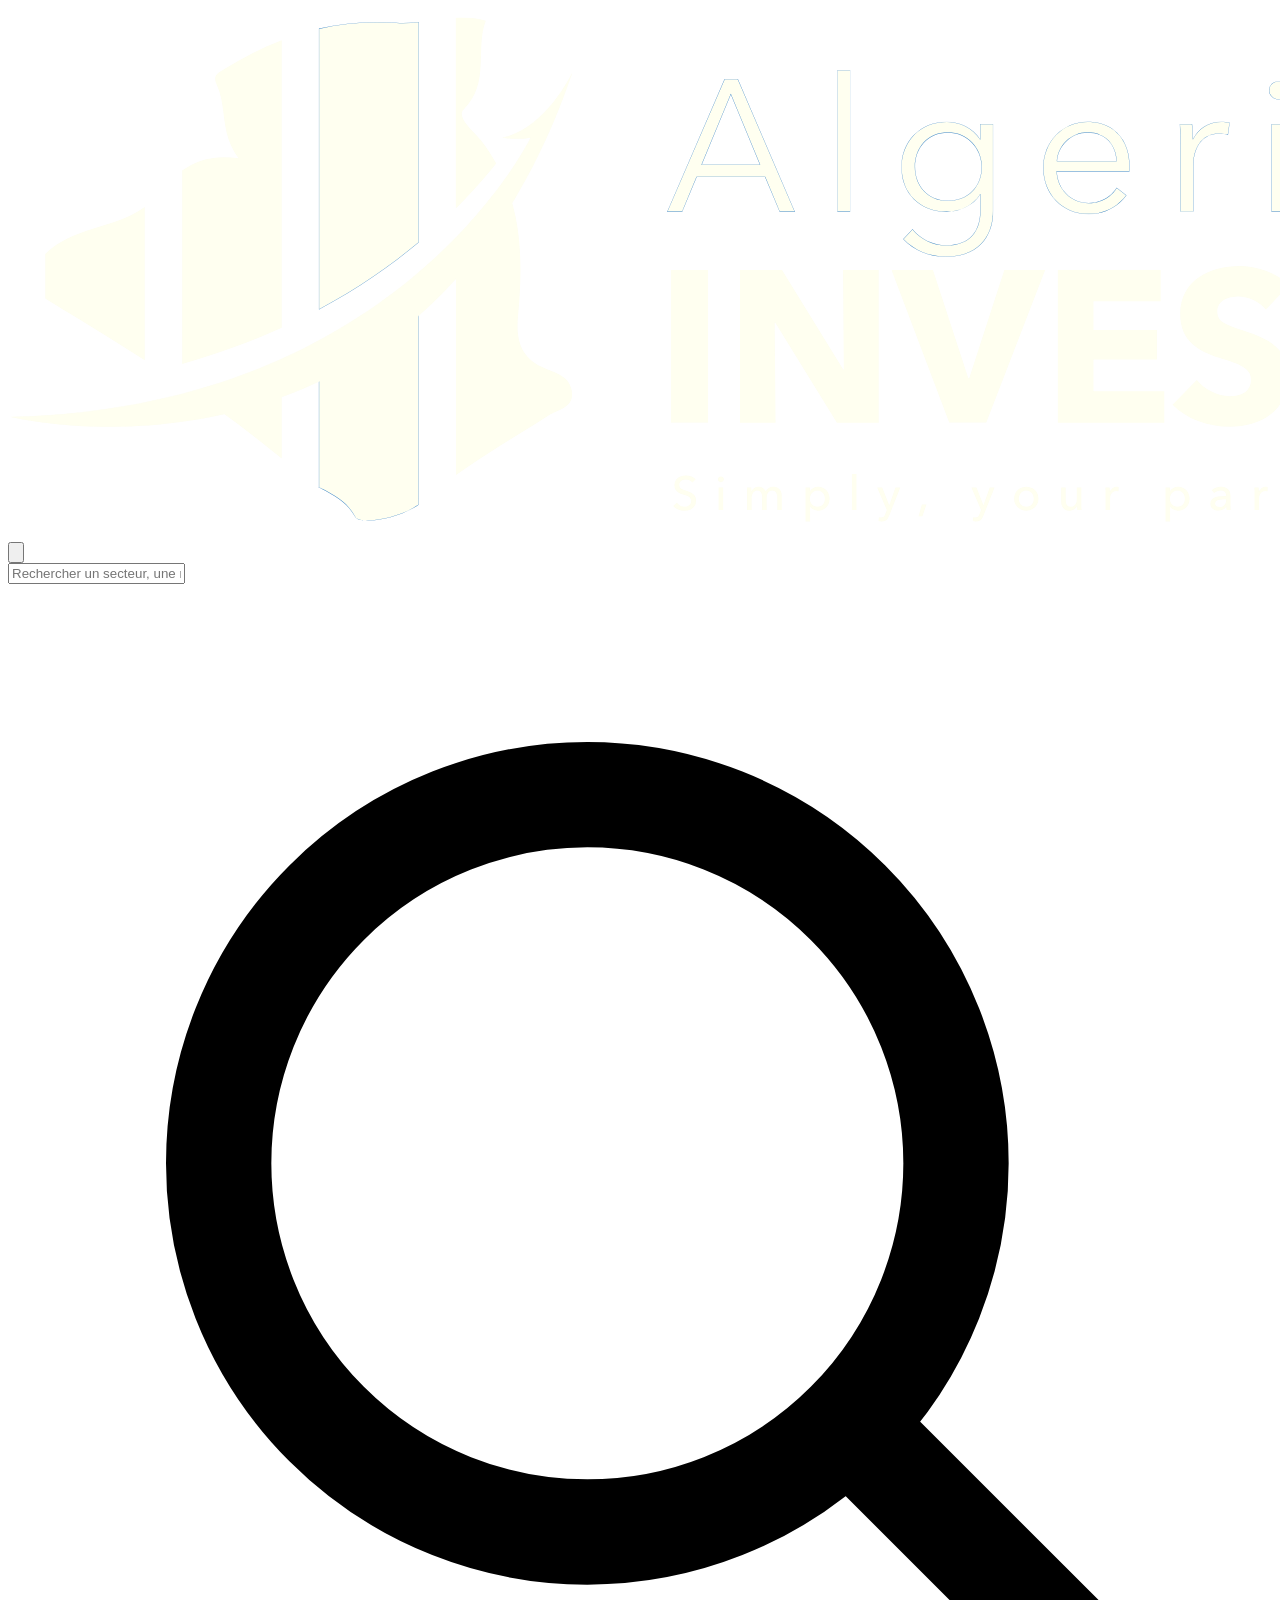
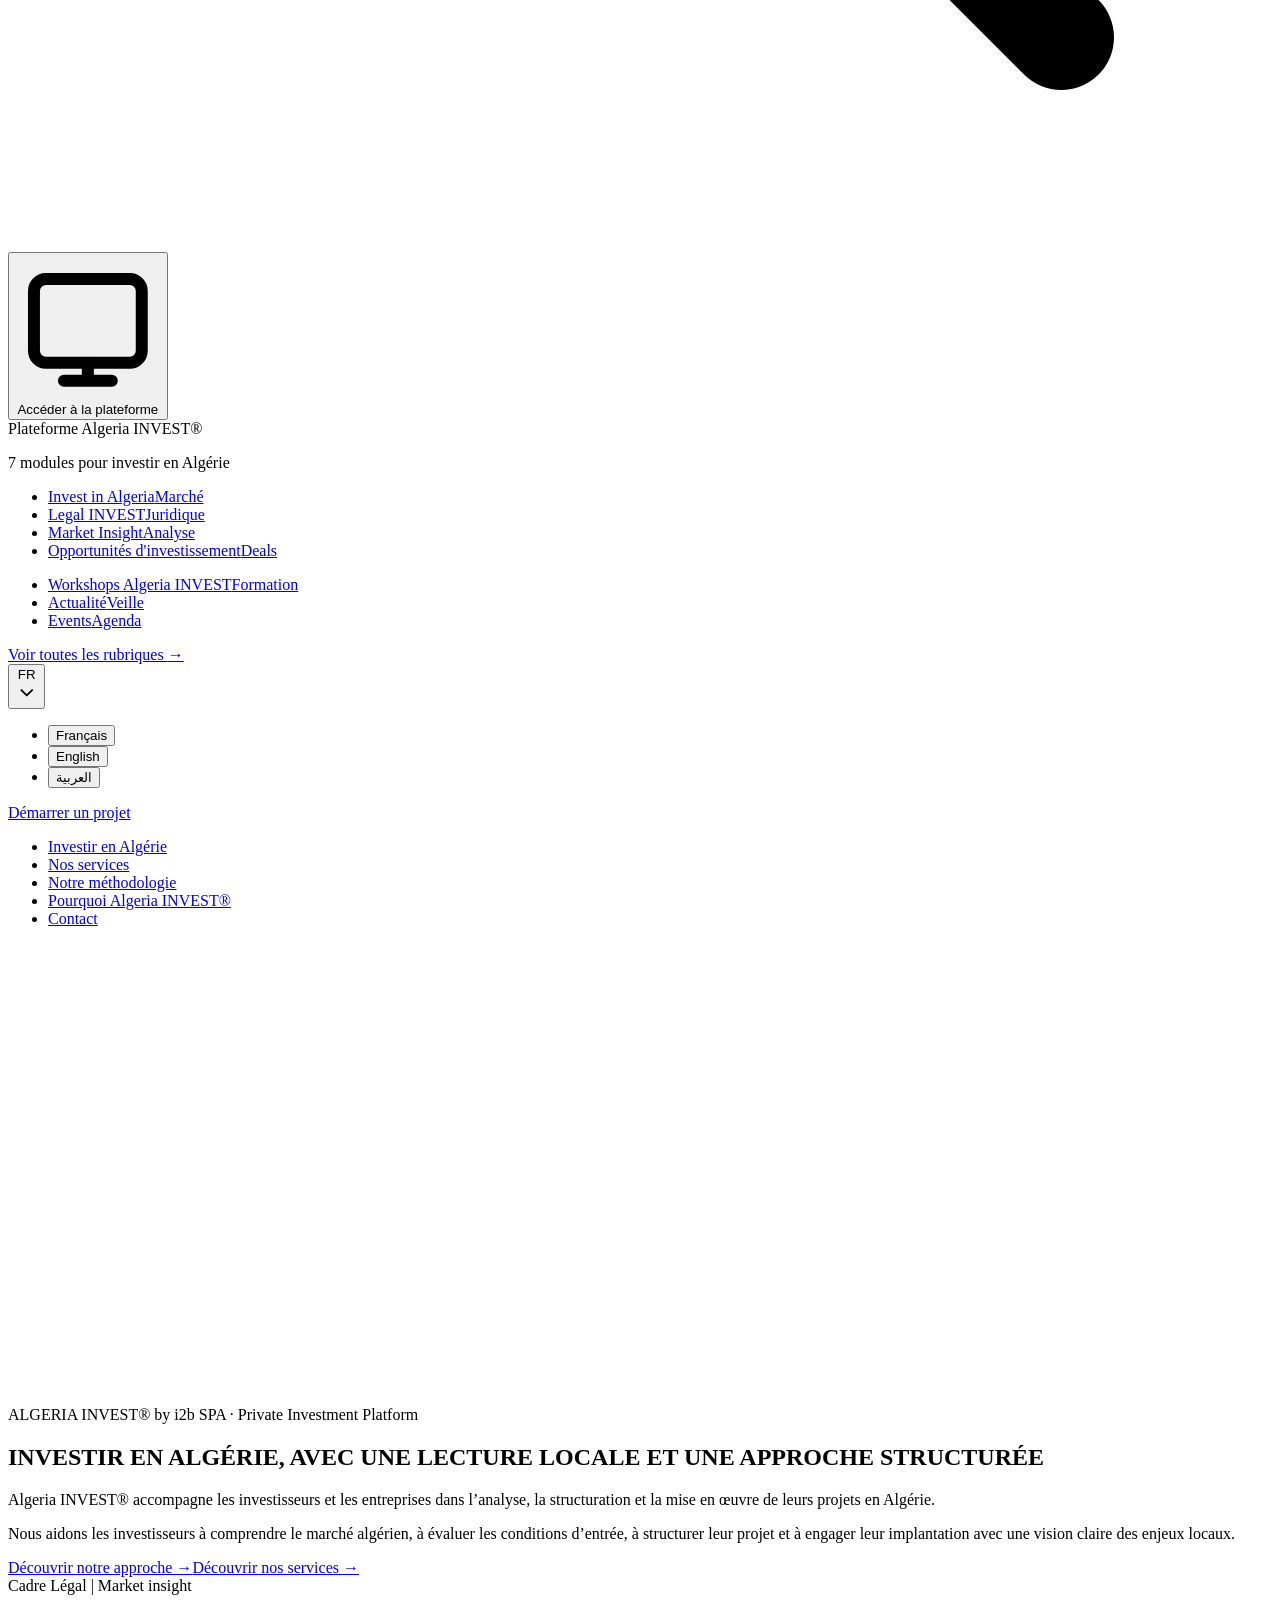
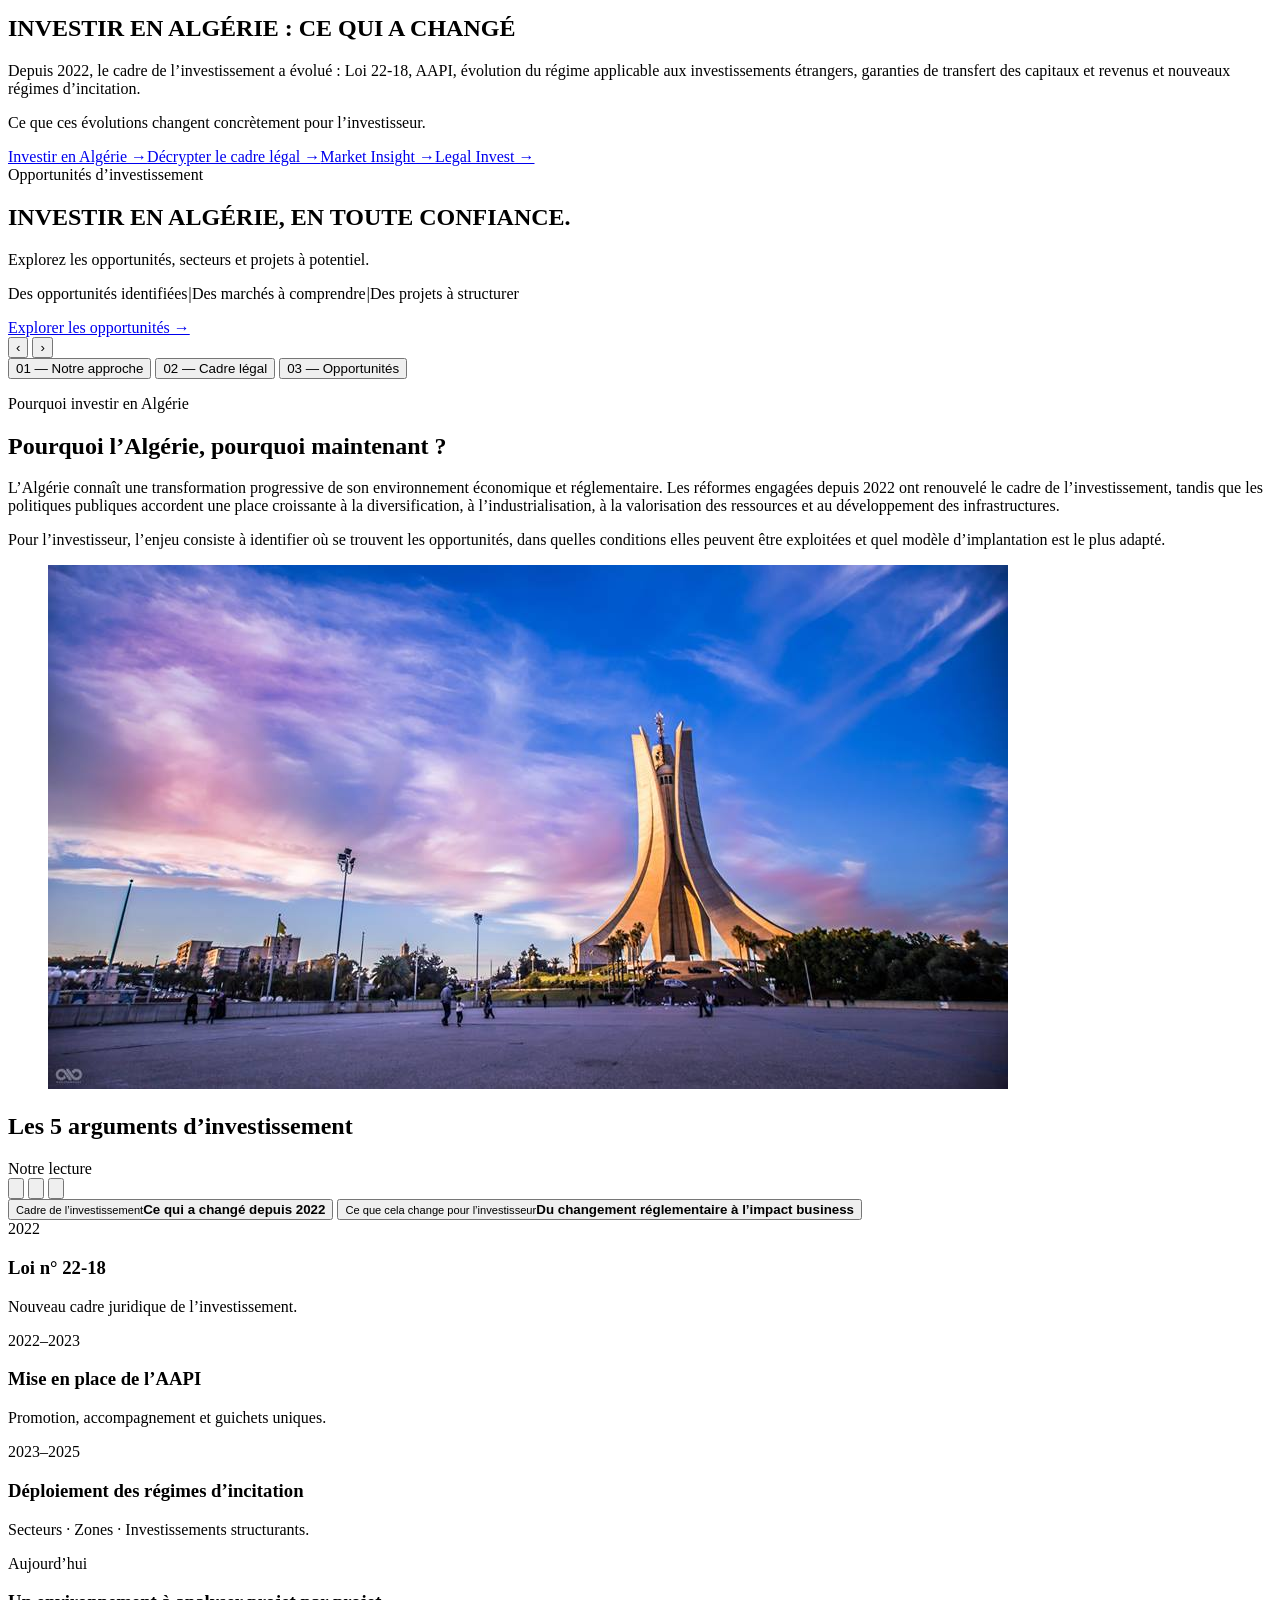
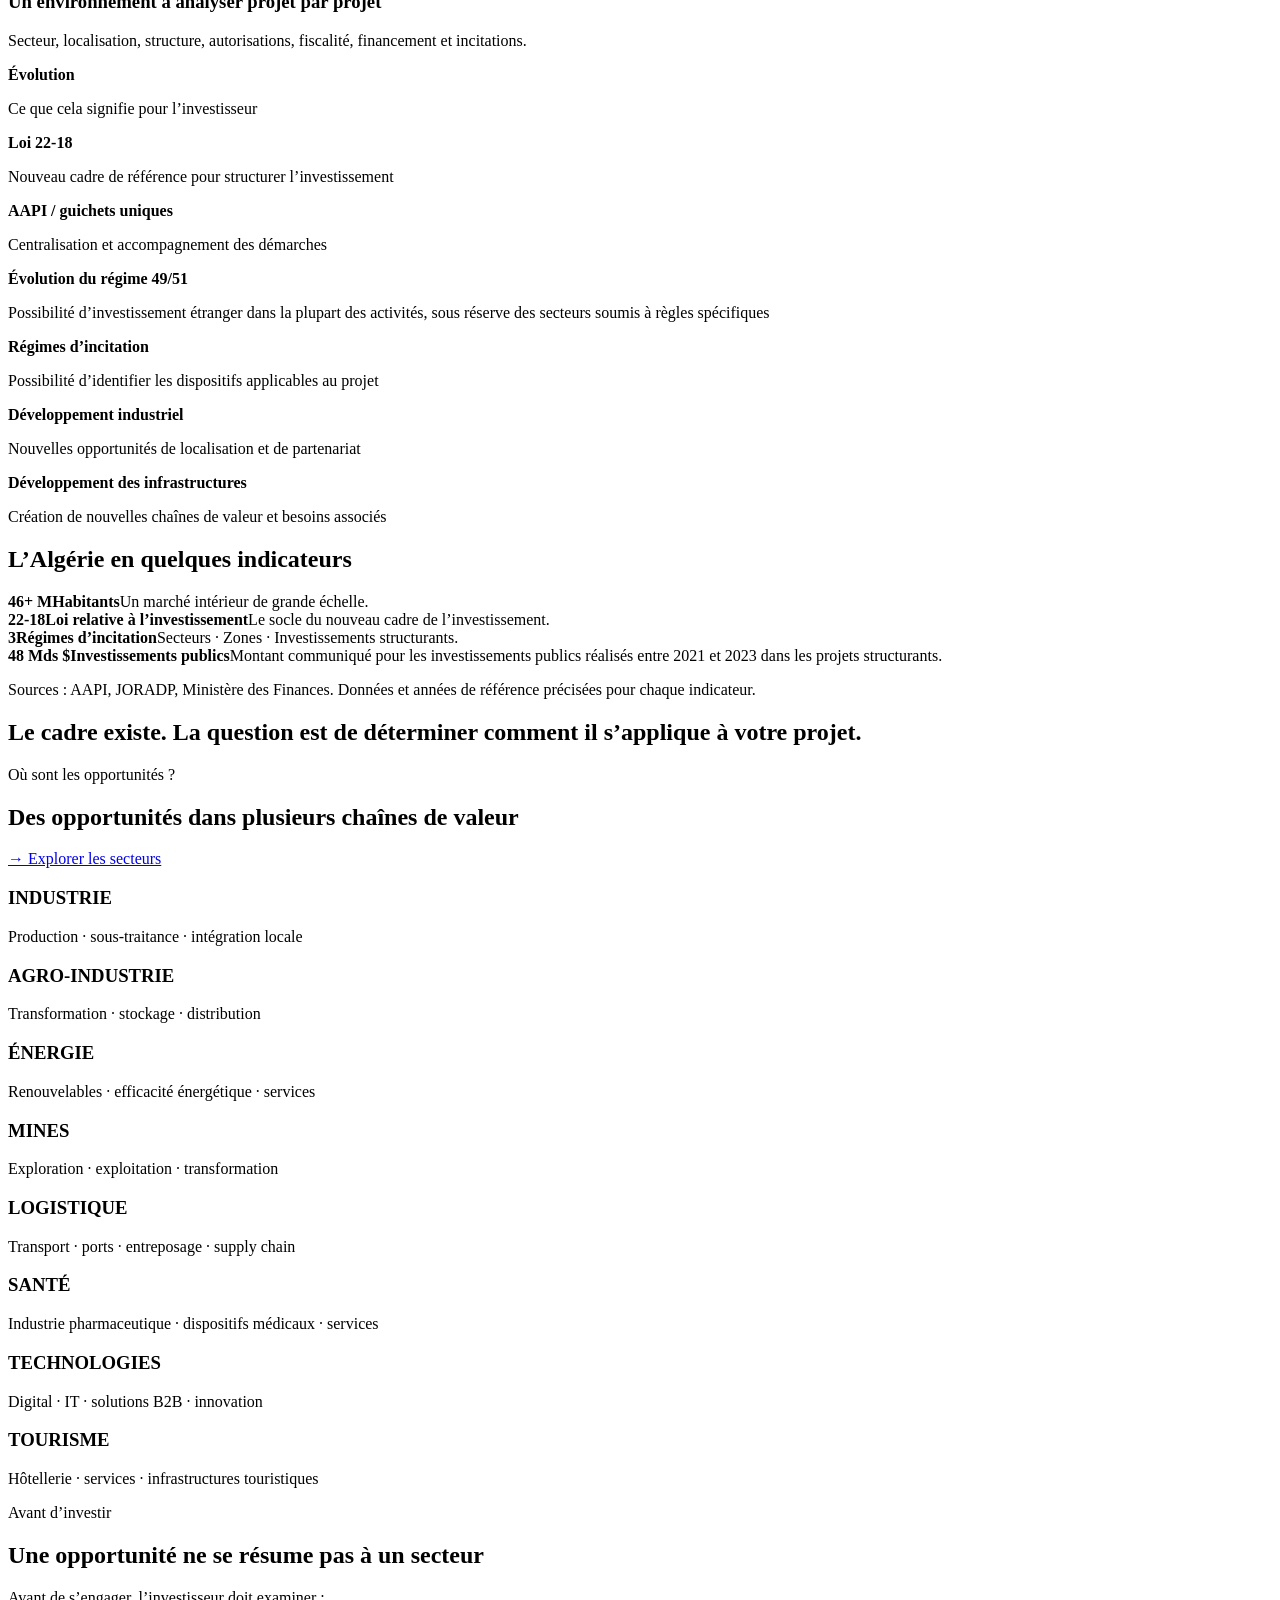
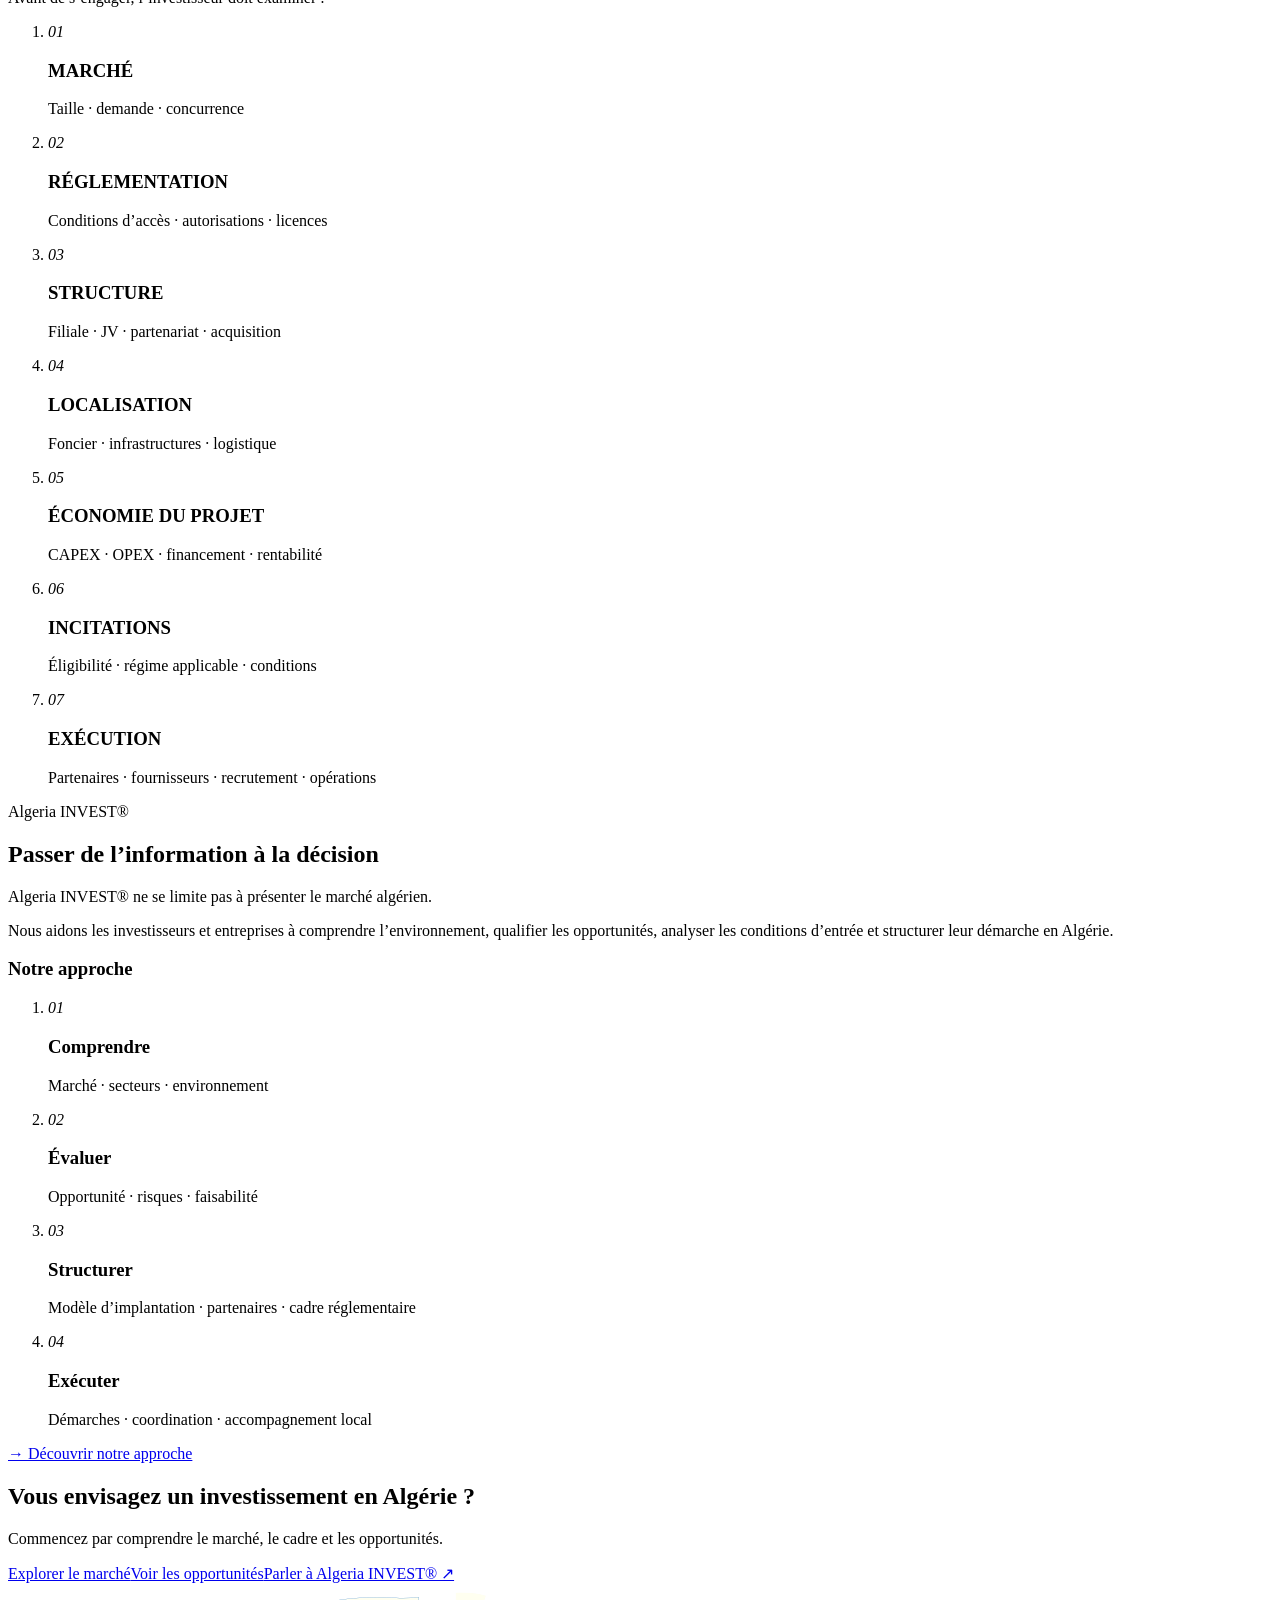
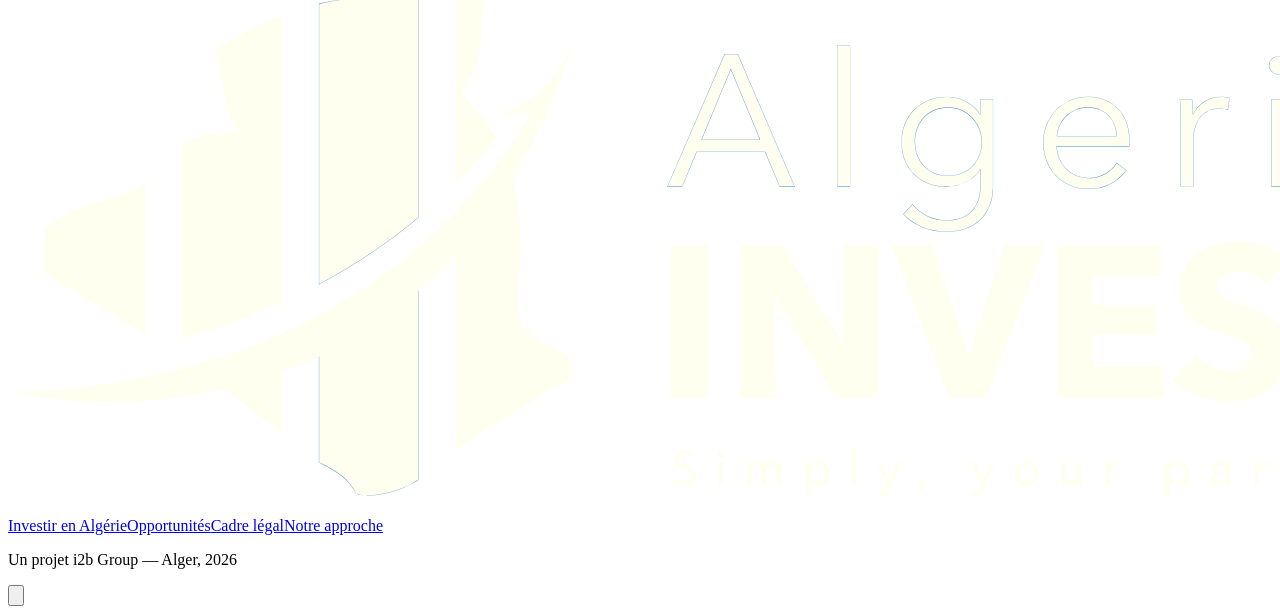
==== commit 5598ac4b: "Add files via upload" ====
--- a/index.html
+++ b/index.html
@@ -12,11 +12,8 @@
             Algérie
         </title>
         <link rel="preconnect" href="https://fonts.googleapis.com" />
-        <link
-            href="https://fonts.googleapis.com/css2?family=Sora:wght@400;500;600;700;800&family=DM+Sans:ital,wght@0,300;0,400;0,500;0,600;0,700;0,900;1,400&family=Fraunces:ital,wght@1,300;1,900&display=swap"
-            rel="stylesheet"
-        />
-        <link rel="stylesheet" href="style.css" />
+        <link href="https://fonts.googleapis.com/css2?family=Poppins:wght@400;500;600;700&display=swap" rel="stylesheet" />
+        <link rel="stylesheet" href="main.css" />
     </head>
     <body>
         <header>
@@ -250,7 +247,7 @@
             </div>
         </header>
 
-        <!-- HERO SLIDER : le fond change, le texte reste fixe -->
+        <!-- HERO : vidéos en fond indépendantes + slide de 4 textes -->
         <section class="hero" id="hero-slider">
             <div class="hero-bg-layers">
                 <div class="hero-bg b1 active">
@@ -286,372 +283,70 @@
             <div class="hero-bottom-fade"></div>
 
             <div class="wrap hero-fixed-content">
-                <h1 class="hero-h1">
-                    Investissez dans l'économie la plus<br />
-                    diversifiée du Maghreb
-                </h1>
-                <p class="lead">
-                    Un guichet unique, un cadre juridique stabilisé et un accès
-                    direct aux marchés africain et méditerranéen.
-                </p>
-
-                <div class="hero-pills">
-                    <a href="#secteurs" class="pill-btn"
-                        >Demander un rendez-vous ↗</a
-                    >
-                    <a href="#matchmaking" class="pill-btn"
-                        >Découvrir nos services ↗</a
-                    >
+                <div class="hero-slides">
+                    <div class="hero-slide active">
+                        <span class="eyebrow">ALGERIA INVEST® by i2b SPA · Private Investment Platform</span>
+                        <h1 class="hero-h1">INVESTIR EN ALGÉRIE, AVEC UNE LECTURE LOCALE ET UNE APPROCHE STRUCTURÉE</h1>
+                        <p class="lead">Algeria INVEST® accompagne les investisseurs et les entreprises dans l’analyse, la structuration et la mise en œuvre de leurs projets en Algérie.</p>
+                        <p class="hero-sub">Nous aidons les investisseurs à comprendre le marché algérien, à évaluer les conditions d’entrée, à structurer leur projet et à engager leur implantation avec une vision claire des enjeux locaux.</p>
+                        <div class="hero-pills"><a href="#nx-approche" class="pill-btn">Découvrir notre approche →</a><a href="#nx-approche" class="pill-btn">Découvrir nos services →</a></div>
+                    </div>
+                    <div class="hero-slide" aria-hidden="true">
+                        <span class="eyebrow">Cadre Légal | Market insight</span>
+                        <h2 class="hero-h1">INVESTIR EN ALGÉRIE : CE QUI A CHANGÉ</h2>
+                        <p class="lead">Depuis 2022, le cadre de l’investissement a évolué : Loi 22-18, AAPI, évolution du régime applicable aux investissements étrangers, garanties de transfert des capitaux et revenus et nouveaux régimes d’incitation.</p>
+                        <p class="hero-sub">Ce que ces évolutions changent concrètement pour l’investisseur.</p>
+                        <div class="hero-pills"><a href="#" class="pill-btn">Investir en Algérie →</a><a href="#nx-cadre" class="pill-btn">Décrypter le cadre légal →</a><a href="#" class="pill-btn">Market Insight →</a><a href="#" class="pill-btn">Legal Invest →</a></div>
+                    </div>
+                    <div class="hero-slide" aria-hidden="true">
+                        <span class="eyebrow">Opportunités d’investissement</span>
+                        <h2 class="hero-h1">INVESTIR EN ALGÉRIE, EN TOUTE CONFIANCE.</h2>
+                        <p class="lead">Explorez les opportunités, secteurs et projets à potentiel.</p>
+                        <p class="hero-sub hero-sub--pipes"><span>Des opportunités identifiées</span><i>|</i><span>Des marchés à comprendre</span><i>|</i><span>Des projets à structurer</span></p>
+                        <div class="hero-pills"><a href="#nx-secteurs" class="pill-btn">Explorer les opportunités →</a></div>
+                    </div>
+                    
                 </div>
             </div>
+
+            <button class="hero-arrow hero-arrow--prev" id="hero-prev" aria-label="Texte précédent">‹</button>
+            <button class="hero-arrow hero-arrow--next" id="hero-next" aria-label="Texte suivant">›</button>
 
             <div class="wrap hero-bottom">
                 <div class="hero-bottom-row">
                     <div class="hero-progress">
-                        <button
-                            class="ctrl-slide active"
-                            data-slide="0"
-                            aria-label="Slide 1"
-                        >
-                            <span class="track"
-                                ><span class="gauge"></span
-                            ></span>
-                        </button>
-                        <button
-                            class="ctrl-slide"
-                            data-slide="1"
-                            aria-label="Slide 2"
-                        >
-                            <span class="track"
-                                ><span class="gauge"></span
-                            ></span>
-                        </button>
-                        <button
-                            class="ctrl-slide"
-                            data-slide="2"
-                            aria-label="Slide 3"
-                        >
-                            <span class="track"
-                                ><span class="gauge"></span
-                            ></span>
-                        </button>
-                    </div>
-                    <div class="hero-controls">
-                        <button
-                            class="ctrl-btn"
-                            id="hero-toggle"
-                            aria-label="Mettre en pause"
-                        >
-                            ⏸
-                        </button>
-                        <button
-                            class="ctrl-btn"
-                            id="hero-fullscreen"
-                            aria-label="Plein écran"
-                        >
-                            ⤢
-                        </button>
+                        <button class="ctrl-slide active" data-slide="0"><span class="track"><span class="gauge"></span></span><span class="ctrl-label">01 — Notre approche</span></button>
+                        <button class="ctrl-slide" data-slide="1"><span class="track"><span class="gauge"></span></span><span class="ctrl-label">02 — Cadre légal</span></button>
+                        <button class="ctrl-slide" data-slide="2"><span class="track"><span class="gauge"></span></span><span class="ctrl-label">03 — Opportunités</span></button>
                     </div>
                 </div>
             </div>
         </section>
 
-        <section class="dz-invest" id="dzInvest">
-            <img
-                class="dz-invest__bg"
-                src="images/bg.webp"
-                alt=""
-                aria-hidden="true"
-            />
-            <img
-                class="dz-invest__globe"
-                src="images/sa.webp"
-                alt=""
-                aria-hidden="true"
-            />
-
-            <div class="dz-invest__map"></div>
-
-            <div class="dz-invest__inner">
-                <header class="dz-invest__header">
-                    <h2>Pourquoi investir en Algérie</h2>
-                    <h1>Un marché en transformation profonde</h1>
-                    <p>
-                        L'Algérie s'inscrit dans une dynamique de transformation
-                        économique portée par un ensemble de réformes destinées
-                        à renforcer l'attractivité du territoire, améliorer le
-                        climat des affaires et favoriser l'investissement
-                        productif.
-                    </p>
-                </header>
-
-                <div class="dz-invest__row">
-                    <!-- CARTE 1 : VUE MACROECONOMIQUE -->
-                    <div class="dz-card" data-reveal>
-                        <div class="dz-card__head">
-                            <span class="dz-card__icon">
-                                <svg
-                                    viewBox="0 0 24 24"
-                                    fill="none"
-                                    stroke="currentColor"
-                                    stroke-width="1.6"
-                                >
-                                    <circle cx="12" cy="12" r="9" />
-                                    <path
-                                        d="M3 12h18M12 3c2.8 2.6 4.2 6 4.2 9s-1.4 6.4-4.2 9c-2.8-2.6-4.2-6-4.2-9s1.4-6.4 4.2-9Z"
-                                    />
-                                </svg>
-                            </span>
-                            <h2>Vue macroéconomique</h2>
-                        </div>
-
-                        <div class="dz-sub">
-                            <h3>Attractivité de l'investissement</h3>
-                            <p>
-                                Signaux de confiance des investisseurs et
-                                dynamique des flux de capitaux.
-                            </p>
-                            <div class="dz-stats">
-                                <div class="dz-stat" data-reveal-item>
-                                    <div class="dz-stat__value">
-                                        <span
-                                            class="dz-num"
-                                            data-target="1.43"
-                                            data-decimals="2"
-                                            >0</span
-                                        >
-                                        <span class="dz-unit">Md$</span>
-                                    </div>
-                                    <div class="dz-stat__label">
-                                        Flux d'IDE en 2024
-                                    </div>
-                                </div>
-                                <div class="dz-stat" data-reveal-item>
-                                    <div class="dz-stat__value">
-                                        <span
-                                            class="dz-num"
-                                            data-target="18"
-                                            data-decimals="0"
-                                            data-prefix="+"
-                                            >0</span
-                                        ><span class="dz-unit">%</span>
-                                    </div>
-                                    <div class="dz-stat__label">
-                                        Croissance des flux d'IDE en 2024,
-                                        contre -11 % au niveau mondial
-                                    </div>
-                                </div>
-                                <div class="dz-stat" data-reveal-item>
-                                    <div class="dz-stat__value">
-                                        <span
-                                            class="dz-num"
-                                            data-target="48"
-                                            data-decimals="0"
-                                            >0</span
-                                        >
-                                        <span class="dz-unit">Mds$</span>
-                                    </div>
-                                    <div class="dz-stat__label">
-                                        Investis dans les mégaprojets entre 2021
-                                        et 2024
-                                    </div>
-                                </div>
-                            </div>
-                        </div>
-
-                        <div class="dz-sub">
-                            <h3>Marché &amp; population</h3>
-                            <p>
-                                Un accès direct à un bassin de consommation et
-                                une base industrielle en expansion.
-                            </p>
-                            <div class="dz-stats dz-stats--two">
-                                <div class="dz-stat" data-reveal-item>
-                                    <div class="dz-stat__value">
-                                        <span
-                                            class="dz-num"
-                                            data-target="1.4"
-                                            data-decimals="1"
-                                            >0</span
-                                        >
-                                        <span class="dz-unit">Md</span>
-                                    </div>
-                                    <div class="dz-stat__label">
-                                        Consommateurs accessibles via la ZLECAf
-                                    </div>
-                                </div>
-                                <div class="dz-stat" data-reveal-item>
-                                    <div class="dz-stat__value">
-                                        <span
-                                            class="dz-num"
-                                            data-target="18"
-                                            data-decimals="0"
-                                            data-prefix="+"
-                                            >0</span
-                                        ><span class="dz-unit">%</span>
-                                    </div>
-                                    <div class="dz-stat__label">
-                                        Croissance industrielle cumulée en 2025
-                                    </div>
-                                </div>
-                            </div>
-                        </div>
-
-                        <div class="dz-sub dz-sub--tight">
-                            <h3>Positionnement</h3>
-                            <div class="dz-tags">
-                                <span class="dz-tag" data-reveal-item
-                                    >Europe</span
-                                >
-                                <span class="dz-tag" data-reveal-item
-                                    >Maghreb</span
-                                >
-                                <span class="dz-tag" data-reveal-item
-                                    >Afrique</span
-                                >
-                            </div>
-                        </div>
-                    </div>
-
-                    <!-- CARTE 2 : CADRE REGLEMENTAIRE -->
-                    <div class="dz-card" data-reveal>
-                        <div class="dz-card__head">
-                            <span class="dz-card__icon">
-                                <svg
-                                    viewBox="0 0 24 24"
-                                    fill="none"
-                                    stroke="currentColor"
-                                    stroke-width="1.6"
-                                >
-                                    <path
-                                        d="M12 3v3M12 18v3M4.2 4.2l2.1 2.1M17.7 17.7l2.1 2.1M3 12h3M18 12h3M4.2 19.8l2.1-2.1M17.7 6.3l2.1-2.1"
-                                    />
-                                    <circle cx="12" cy="12" r="4" />
-                                </svg>
-                            </span>
-                            <h2>Cadre réglementaire</h2>
-                        </div>
-
-                        <div class="dz-sub">
-                            <h3>Réformes engagées depuis 2022</h3>
-                            <p>
-                                Un ensemble de réformes destinées à renforcer
-                                l'attractivité du territoire, améliorer le
-                                climat des affaires et favoriser
-                                l'investissement productif.
-                            </p>
-                            <div class="dz-badges">
-                                <div class="dz-badge" data-reveal-item>
-                                    <div class="dz-badge__num">51/49</div>
-                                    <div class="dz-badge__text">
-                                        Règle supprimée pour les secteurs non
-                                        stratégiques
-                                    </div>
-                                </div>
-                                <div class="dz-badge" data-reveal-item>
-                                    <div class="dz-badge__num">22-18</div>
-                                    <div class="dz-badge__text">
-                                        Nouvelle loi cadre sur l'investissement
-                                    </div>
-                                </div>
-                                <div class="dz-badge" data-reveal-item>
-                                    <div class="dz-badge__num">AAPI</div>
-                                    <div class="dz-badge__text">
-                                        Guichet unique, démarches simplifiées
-                                    </div>
-                                </div>
-                            </div>
-                        </div>
-
-                        <div class="dz-highlight" data-reveal-item>
-                            <div class="dz-highlight__value">
-                                <span
-                                    class="dz-num"
-                                    data-target="1.43"
-                                    data-decimals="2"
-                                    >0</span
-                                >
-                                Md$
-                            </div>
-                            <div class="dz-highlight__label">
-                                Flux d'investissements directs étrangers en 2024
-                            </div>
-
-                            <div class="dz-factors">
-                                <div class="dz-factor" data-reveal-item>
-                                    <span class="dz-factor__rank">01</span>
-                                    <span class="dz-factor__text"
-                                        >Réformes économiques<br /><small
-                                            >Engagées depuis 2022</small
-                                        ></span
-                                    >
-                                </div>
-                                <div
-                                    class="dz-factor dz-factor1"
-                                    data-reveal-item
-                                >
-                                    <span class="dz-factor__rank">02</span>
-                                    <span class="dz-factor__text"
-                                        >Guichet unique<br /><small
-                                            >Démarches via l'AAPI</small
-                                        ></span
-                                    >
-                                </div>
-                                <div
-                                    class="dz-factor dz-factor2"
-                                    data-reveal-item
-                                >
-                                    <span class="dz-factor__rank">03</span>
-                                    <span class="dz-factor__text"
-                                        >Diversification<br /><small
-                                            >Priorité à
-                                            l'industrialisation</small
-                                        ></span
-                                    >
-                                </div>
-                                <div
-                                    class="dz-factor dz-factor3"
-                                    data-reveal-item
-                                >
-                                    <span class="dz-factor__rank">04</span>
-                                    <span class="dz-factor__text"
-                                        >Nouveau cadre légal<br /><small
-                                            >Loi n°22-18</small
-                                        ></span
-                                    >
-                                </div>
-                            </div>
-
-                            <div class="dz-highlight__source">
-                                Source&nbsp;: Lois 2022–2025, JORADP.
-                            </div>
-                        </div>
-                    </div>
-                </div>
-
-                <div class="dz-invest__cta-wrap">
-                    <button class="dz-cta" type="button">
-                        <span
-                            >En savoir plus sur l'investissement en Algérie
-                            ↗</span
-                        >
-                    </button>
-                </div>
-            </div>
-        </section>
-
-        <!-- ================= sc-section : carousel secteurs d'activité ================= -->
-        <section class="secteurs-carousel" id="secteursCarousel">
+        <main>
+<div class="nx">
+<section class="nx-sec" id="nx-story">
+  <div class="nx-w nx-split">
+    <div>
+      <p class="nx-eye">Pourquoi investir en Algérie</p>
+      <h2 class="nx-h2">Pourquoi l’Algérie, <span>pourquoi maintenant ?</span></h2>
+      <p class="nx-p">L’Algérie connaît une transformation progressive de son environnement économique et réglementaire. Les réformes engagées depuis 2022 ont renouvelé le cadre de l’investissement, tandis que les politiques publiques accordent une place croissante à la diversification, à l’industrialisation, à la valorisation des ressources et au développement des infrastructures.</p>
+      <p class="nx-quote">Pour l’investisseur, l’enjeu consiste à identifier où se trouvent les opportunités, dans quelles conditions elles peuvent être exploitées et quel modèle d’implantation est le plus adapté.</p>
+
+	
+	</div>
+  <figure class="nx-sq"><img src="images/alger-bg.jpg" alt="" loading="lazy" /></figure>
+  </div>
+</section>
+</div>
+
+<section class="secteurs-carousel" id="secteursCarousel">
             <div class="sc-hero" id="scHero">
                 <div class="sc-heading">
                     <div class="sc-eyebrow" id="scEyebrow">
-                        <h1>5 secteurs porteurs identifiés</h1>
-                    </div>
-                    <div class="sc-subtitle">
-                        Une cartographie des filières où l'Algérie offre
-                        aujourd'hui les conditions les plus favorables à
-                        l'investissement national et international.
-                    </div>
+                        <h2>Les 5 arguments d’investissement</h2>
+                    </div>
+                    <div class="sc-subtitle">Notre lecture</div>
                 </div>
 
                 <button
@@ -672,7 +367,7 @@
                 <button
                     class="sc-nav-arrow sc-nav-prev"
                     id="scPrevBtn"
-                    aria-label="Secteur précédent"
+                    aria-label="Argument précédent"
                 >
                     <svg
                         viewBox="0 0 24 24"
@@ -686,7 +381,7 @@
                 <button
                     class="sc-nav-arrow sc-nav-next"
                     id="scNextBtn"
-                    aria-label="Secteur suivant"
+                    aria-label="Argument suivant"
                 >
                     <svg
                         viewBox="0 0 24 24"
@@ -709,707 +404,124 @@
                 </div>
             </div>
         </section>
-        <!-- ================= /sc-section ================= -->
-
-        <section class="cta-sect">
-            <!-- CTA -->
-
-            <div class="cta-band" id="cta-band">
-                <div>
-                    <h1>
-                        Votre projet correspond à l'un <br />de ces secteurs ?
-                    </h1>
-                    <p>
-                        Nos équipes qualifient votre opportunité et activent
-                        <br />le réseau adapté à votre filière.
-                    </p>
-                </div>
-
-                <div class="cta-actions">
-                    <a
-                        href="mailto:contact@algeria-invest.dz"
-                        class="btn-primary"
-                        >Prendre contact</a
-                    >
-                    <a href="#" class="btn-secondary">Centre d'appel</a>
-                </div>
-            </div>
-        </section>
-
-        <!-- miza-section -->
-
-        <section id="services" class="services-sect">
-            <div class="services-sect__glow services-sect__glow--a"></div>
-            <div class="services-sect__glow services-sect__glow--b"></div>
-            <div class="services-sect__grain"></div>
-
-            <div class="wrap services-wrap">
-                <div class="services-top">
-                    <div class="services-top__left">
-                        <h1 class="services-kicker">
-                            Algeria INVEST<sup>®</sup>
-                        </h1>
-                        <h2 class="services-subtitle">
-                            Une offre 360°,<br />de l'information à
-                            l'implantation
-                        </h2>
-                    </div>
-                    <p class="services-lede">
-                        Quatre pôles d'expertise complémentaires, conçus pour
-                        sécuriser chaque étape de votre projet d'investissement
-                        en Algérie, de la veille stratégique jusqu'à
-                        l'implantation opérationnelle.
-                    </p>
-                </div>
-
-                <div class="grid">
-                    <div class="card c1">
-                        <div class="card-bg"></div>
-                        <span class="feat-icon">
-                            <svg
-                                viewBox="0 0 24 24"
-                                fill="none"
-                                stroke="currentColor"
-                                stroke-width="1.6"
-                                stroke-linecap="round"
-                                stroke-linejoin="round"
-                            >
-                                <circle cx="12" cy="12" r="2.2" />
-                                <path d="M12 3a9 9 0 0 1 9 9" />
-                                <path d="M12 7.2a4.8 4.8 0 0 1 4.8 4.8" />
-                            </svg>
-                        </span>
-                        <h3>Abonnements &amp;<br />veille stratégique</h3>
-                        <p>
-                            Veille économique et juridique, alertes
-                            réglementaires en temps réel.
-                        </p>
-                        <a href="#" class="feat-btn"
-                            >Explore More
-                            <svg
-                                viewBox="0 0 24 24"
-                                fill="none"
-                                stroke="currentColor"
-                                stroke-width="2.4"
-                                stroke-linecap="round"
-                                stroke-linejoin="round"
-                            >
-                                <path d="M6 5l6 5-6 5M12 5l6 5-6 5" />
-                            </svg>
-                        </a>
-                    </div>
-
-                    <div class="card c2">
-                        <div class="card-bg">
-                            <span class="feat-quarter"></span>
-                        </div>
-                        <span class="feat-icon">
-                            <svg
-                                viewBox="0 0 24 24"
-                                fill="none"
-                                stroke="currentColor"
-                                stroke-width="1.6"
-                                stroke-linecap="round"
-                                stroke-linejoin="round"
-                            >
-                                <path
-                                    d="M17 21v-2a4 4 0 0 0-4-4H7a4 4 0 0 0-4 4v2"
-                                />
-                                <circle cx="9" cy="7" r="4" />
-                                <path d="M23 21v-2a4 4 0 0 0-3-3.87" />
-                                <path d="M16 3.13a4 4 0 0 1 0 7.75" />
-                            </svg>
-                        </span>
-                        <h3>Mise en relation<br />d'affaires</h3>
-                        <p>
-                            Recherche de partenaires B2B ciblés et accès au
-                            réseau Algeria Tenders®.
-                        </p>
-                        <a href="#" class="feat-btn"
-                            >Explore More
-                            <svg
-                                viewBox="0 0 24 24"
-                                fill="none"
-                                stroke="currentColor"
-                                stroke-width="2.4"
-                                stroke-linecap="round"
-                                stroke-linejoin="round"
-                            >
-                                <path d="M6 5l6 5-6 5M12 5l6 5-6 5" />
-                            </svg>
-                        </a>
-                    </div>
-
-                    <div class="card c3">
-                        <div class="card-bg">
-                            <span class="feat-quarter"></span>
-                        </div>
-                        <span class="feat-icon">
-                            <svg
-                                viewBox="0 0 24 24"
-                                fill="none"
-                                stroke="currentColor"
-                                stroke-width="1.6"
-                                stroke-linecap="round"
-                                stroke-linejoin="round"
-                            >
-                                <path d="M4 19h16" />
-                                <path d="M7 19v-6" />
-                                <path d="M12 19v-9" />
-                                <path d="M17 19v-4" />
-                                <path d="M13.5 7.5L17 4l3.5 3.5" />
-                                <path d="M17 4v5" />
-                            </svg>
-                        </span>
-                        <h3>Études, analyses<br />&amp; due diligence</h3>
-                        <p>
-                            Études de marché, faisabilité ROI/TRI/VAN, due
-                            diligence juridique et financière.
-                        </p>
-                        <a href="#" class="feat-btn"
-                            >Explore More
-                            <svg
-                                viewBox="0 0 24 24"
-                                fill="none"
-                                stroke="currentColor"
-                                stroke-width="2.4"
-                                stroke-linecap="round"
-                                stroke-linejoin="round"
-                            >
-                                <path d="M6 5l6 5-6 5M12 5l6 5-6 5" />
-                            </svg>
-                        </a>
-                    </div>
-
-                    <div class="card c4">
-                        <div class="card-bg"></div>
-                        <span class="feat-icon">
-                            <svg
-                                viewBox="0 0 24 24"
-                                fill="none"
-                                stroke="currentColor"
-                                stroke-width="1.6"
-                                stroke-linecap="round"
-                                stroke-linejoin="round"
-                            >
-                                <rect
-                                    x="3"
-                                    y="7"
-                                    width="18"
-                                    height="13"
-                                    rx="2"
-                                />
-                                <path
-                                    d="M8 7V5a2 2 0 0 1 2-2h4a2 2 0 0 1 2 2v2"
-                                />
-                                <path d="M3 13h18" />
-                            </svg>
-                        </span>
-                        <h3>Accompagnement<br />opérationnel</h3>
-                        <p>
-                            Assistance AAPI, création d'entreprise,
-                            implantation, financement et export.
-                        </p>
-                        <a href="#" class="feat-btn"
-                            >Explore More
-                            <svg
-                                viewBox="0 0 24 24"
-                                fill="none"
-                                stroke="currentColor"
-                                stroke-width="2.4"
-                                stroke-linecap="round"
-                                stroke-linejoin="round"
-                            >
-                                <path d="M6 5l6 5-6 5M12 5l6 5-6 5" />
-                            </svg>
-                        </a>
-                    </div>
-                </div>
-            </div>
-        </section>
-
-        <!-- miza-section-end -->
-
-        <!-- ================= journeys-slider-section ================= -->
-
-        <section class="jn-section" id="jnSection">
-            <div class="jn-cursor" id="jnCur"></div>
-            <div class="jn-loadbar" id="jnLb"></div>
-            <div class="jn-backdrop" id="jnBgBase"></div>
-
-            <!-- logo + titre + sous-titre, fixes sur toutes les slides -->
-            <a href="#" class="jn-brand">
-                <img
-                    src="images/workshop-logo.png"
-                    alt="Algeria INVEST"
-                    class="jn-brand__logo"
-                />
-                <div class="jn-brand__text">
-                    <div class="jn-brand__title">
-                        <h1>
-                            6 ateliers pratiques pour réussir <br />votre
-                            investissement
-                        </h1>
-                    </div>
-                    <div class="jn-brand__subtitle">
-                        Des sessions conçues par nos experts pour donner aux
-                        investisseurs <br />les clés concrètes du marché
-                        algérien — cadre légal, création d'entreprise,
-                        <br />financement, conformité, réseau et due diligence.
-                    </div>
-                </div>
-            </a>
-
-            <!-- texte ambiant sur le fond, généré par le JS depuis JN_SLIDES -->
-            <div class="jn-ambient" id="jnAmbient">
-                <div class="jn-ambient__index">
-                    <div class="jn-ambient__index-value" id="jnIdxN"></div>
-                    <div class="jn-ambient__index-total" id="jnIdxT"></div>
-                </div>
-                <div class="jn-ambient__caption" id="jnAmbCaption"></div>
-                <div class="jn-ambient__region">
-                    <div class="jn-ambient__region-name" id="jnAmbRegion"></div>
-                </div>
-                <div class="jn-ambient__stat">
-                    <div class="jn-ambient__stat-value" id="jnAmbLat"></div>
-                    <div class="jn-ambient__stat-label">Latitude</div>
-                </div>
-            </div>
-
-            <!-- slides générés depuis JN_SLIDES dans script.js -->
-            <div class="jn-slider" id="jnSl"></div>
-
-            <!-- panel verre dépoli persistant, en dehors du calque qui glisse -->
-            <div class="jn-glass-panel" id="jnGlassOuter">
-                <div class="jn-glass-panel__blur"></div>
-                <div class="jn-glass-panel__tint"></div>
-                <div class="jn-glass-panel__glow"></div>
-                <div class="jn-glass-panel__content">
-                    <div class="jn-glass-panel__city" id="jnPCity"></div>
-                    <a class="jn-glass-panel__cta" id="jnPCta" href="#">
-                        <span id="jnPCtaLabel">S'inscrire</span>
-                        <span class="jn-glass-panel__cta-arrow">→</span>
-                    </a>
-                    <div class="jn-glass-panel__meta">
-                        <div class="jn-glass-panel__date" id="jnPDate"></div>
-                        <div
-                            class="jn-glass-panel__coords"
-                            id="jnPCoords"
-                        ></div>
-                    </div>
-                </div>
-            </div>
-
-            <div class="jn-slider-nav jn-slider-nav--prev" id="jnNavL"></div>
-            <div class="jn-slider-nav jn-slider-nav--next" id="jnNavR"></div>
-            <div class="jn-progress" id="jnProg">
-                <div class="jn-progress__fill" id="jnPf"></div>
-            </div>
-            <div class="jn-dots" id="jnDots"></div>
-        </section>
-
-        <!-- section-step-by-step -->
-
-        <section class="process" id="methodologie">
-            <div class="process__glow process__glow--a"></div>
-            <div class="process__glow process__glow--b"></div>
-
-            <div class="process__header">
-                <p class="process__eyebrow">05 - Approche & valeur ajoutée</p>
-                <h1>
-                    De la décision à l'implantation, un parcours en 5 étapes
-                </h1>
-                <br />
-                <p>
-                    Une méthodologie structurée et transparente pour sécuriser
-                    votre investissement en Algérie, du diagnostic initial au
-                    suivi post-implantation.
-                </p>
-            </div>
-
-            <div class="process__track">
-                <div class="process__line"></div>
-
-                <div class="process__step process__step--up">
-                    <div class="process__node">01</div>
-                    <div class="process__card">
-                        <div class="process__icon">
-                            <svg
-                                viewBox="0 0 24 24"
-                                fill="none"
-                                stroke="currentColor"
-                                stroke-width="1.6"
-                            >
-                                <circle cx="10.5" cy="10.5" r="6.5" />
-                                <path d="m20 20-4.3-4.3" />
-                            </svg>
-                        </div>
-                        <h3>Diagnostic &amp; cadrage</h3>
-                        <p>
-                            Analyse des objectifs, du secteur et du modèle ;
-                            identification des enjeux, risques et opportunités.
-                        </p>
-                    </div>
-                </div>
-
-                <div class="process__step process__step--down">
-                    <div class="process__node">02</div>
-                    <div class="process__card">
-                        <div class="process__icon">
-                            <svg
-                                viewBox="0 0 24 24"
-                                fill="none"
-                                stroke="currentColor"
-                                stroke-width="1.6"
-                            >
-                                <path d="M4 20V10M11 20V4M18 20v-7" />
-                                <path d="M2 20h20" />
-                            </svg>
-                        </div>
-                        <h3>Étude &amp; analyse</h3>
-                        <p>
-                            Marché, faisabilité, due diligence, cadre
-                            réglementaire ; modélisation financière et livrables
-                            écrits.
-                        </p>
-                    </div>
-                </div>
-
-                <div class="process__step process__step--up">
-                    <div class="process__node">03</div>
-                    <div class="process__card">
-                        <div class="process__icon">
-                            <svg
-                                viewBox="0 0 24 24"
-                                fill="none"
-                                stroke="currentColor"
-                                stroke-width="1.6"
-                            >
-                                <circle cx="6" cy="7" r="2.6" />
-                                <circle cx="18" cy="7" r="2.6" />
-                                <circle cx="12" cy="18" r="2.6" />
-                                <path
-                                    d="M8.2 8.4 10 16M15.8 8.4 14 16M8.4 6.2h7.2"
-                                />
-                            </svg>
-                        </div>
-                        <h3>Mise en relation</h3>
-                        <p>
-                            Activation du réseau : partenaires, fournisseurs,
-                            financeurs. Facilitation des rencontres B2B.
-                        </p>
-                    </div>
-                </div>
-
-                <div class="process__step process__step--down">
-                    <div class="process__node">04</div>
-                    <div class="process__card">
-                        <div class="process__icon">
-                            <svg
-                                viewBox="0 0 24 24"
-                                fill="none"
-                                stroke="currentColor"
-                                stroke-width="1.6"
-                            >
-                                <path
-                                    d="M12 3 4 6.5v5.2C4 16.9 7.4 20.8 12 22c4.6-1.2 8-5.1 8-10.3V6.5L12 3Z"
-                                />
-                                <path d="m8.6 12 2.4 2.4 4.4-4.4" />
-                            </svg>
-                        </div>
-                        <h3>Accompagnement opérationnel</h3>
-                        <p>
-                            AAPI, CNRC, conformité, implantation, ouverture
-                            bancaire. Suivi complet des formalités.
-                        </p>
-                    </div>
-                </div>
-
-                <div class="process__step process__step--up">
-                    <div class="process__node">05</div>
-                    <div class="process__card">
-                        <div class="process__icon">
-                            <svg
-                                viewBox="0 0 24 24"
-                                fill="none"
-                                stroke="currentColor"
-                                stroke-width="1.6"
-                            >
-                                <path d="M20 6 9 17l-5-5" />
-                            </svg>
-                        </div>
-                        <h3>Implantation</h3>
-                        <p>
-                            La solution est ancrée, adoptée et pleinement
-                            opérationnelle.
-                        </p>
-                    </div>
-                </div>
-            </div>
-        </section>
-
-        <!-- pourquoi-nous-choisir -->
-
-        <section class="wc-card" id="programmes">
-            <div class="wc-content">
-                <div class="wc-eyebrow">Pourquoi nous choisir</div>
-                <h2 class="wc-title">
-                    Pourquoi choisir <br />Algeria INVEST<sup>®</sup>
-                </h2>
-                <p class="wc-subtitle">
-                    Six raisons qui font de notre plateforme le partenaire de
-                    r&eacute;f&eacute;rence pour investir en Alg&eacute;rie en
-                    toute confiance.
-                </p>
-
-                <div class="wc-features">
-                    <div class="wc-feature">
-                        <div class="wc-feature-icon">
-                            <svg
-                                viewBox="0 0 24 24"
-                                fill="none"
-                                stroke="currentColor"
-                                stroke-width="1.4"
-                                stroke-linecap="round"
-                                stroke-linejoin="round"
-                            >
-                                <circle cx="12" cy="8" r="5" />
-                                <path d="M8.5 12.5 6.5 21l5.5-3 5.5 3-2-8.5" />
-                            </svg>
-                        </div>
-                        <div class="wc-feature-divider"></div>
-                        <div class="wc-feature-title">Expertise locale</div>
-                        <div class="wc-feature-desc">
-                            Une &eacute;quipe implant&eacute;e en
-                            Alg&eacute;rie, qui conna&icirc;t les codes
-                            administratifs, culturels et r&eacute;glementaires.
-                            Nous anticipons les obstacles avant qu'ils
-                            n'apparaissent.
-                        </div>
-                    </div>
-
-                    <div class="wc-feature">
-                        <div class="wc-feature-icon">
-                            <svg
-                                viewBox="0 0 24 24"
-                                fill="none"
-                                stroke="currentColor"
-                                stroke-width="1.4"
-                                stroke-linecap="round"
-                                stroke-linejoin="round"
-                            >
-                                <circle cx="12" cy="12" r="9" />
-                                <path
-                                    d="M3 12h18M12 3c2.5 2.6 3.8 5.7 3.8 9s-1.3 6.4-3.8 9c-2.5-2.6-3.8-5.7-3.8-9s1.3-6.4 3.8-9z"
-                                />
-                            </svg>
-                        </div>
-                        <div class="wc-feature-divider"></div>
-                        <div class="wc-feature-title">
-                            Vision internationale
-                        </div>
-                        <div class="wc-feature-desc">
-                            Compr&eacute;hension des attentes des investisseurs
-                            &eacute;trangers. Nous traduisons la
-                            r&eacute;alit&eacute; alg&eacute;rienne en
-                            crit&egrave;res de d&eacute;cision clairs et
-                            actionnables.
-                        </div>
-                    </div>
-
-                    <div class="wc-feature">
-                        <div class="wc-feature-icon">
-                            <svg
-                                viewBox="0 0 24 24"
-                                fill="none"
-                                stroke="currentColor"
-                                stroke-width="1.4"
-                                stroke-linecap="round"
-                                stroke-linejoin="round"
-                            >
-                                <path d="m12 3 8 4.5v9L12 21l-8-4.5v-9L12 3z" />
-                                <path d="M4 7.5 12 12l8-4.5M12 12v9" />
-                            </svg>
-                        </div>
-                        <div class="wc-feature-divider"></div>
-                        <div class="wc-feature-title">
-                            Offre 360&deg; int&eacute;gr&eacute;e
-                        </div>
-                        <div class="wc-feature-desc">
-                            De l'information &agrave; l'implantation, un seul
-                            partenaire couvre l'ensemble du parcours. Pas de
-                            fragmentation ni de discontinuit&eacute;.
-                        </div>
-                    </div>
-
-                    <div class="wc-feature">
-                        <div class="wc-feature-icon">
-                            <svg
-                                viewBox="0 0 24 24"
-                                fill="none"
-                                stroke="currentColor"
-                                stroke-width="1.4"
-                                stroke-linecap="round"
-                                stroke-linejoin="round"
-                            >
-                                <circle cx="8" cy="8" r="3" />
-                                <circle cx="17" cy="9" r="2.5" />
-                                <path
-                                    d="M2.5 20c0-3.6 2.5-6.5 5.5-6.5s5.5 2.9 5.5 6.5M14.5 20c0-2.9 1.8-5.2 4-5.2s4 2.3 4 5.2"
-                                />
-                            </svg>
-                        </div>
-                        <div class="wc-feature-divider"></div>
-                        <div class="wc-feature-title">
-                            R&eacute;seau institutionnel &eacute;tabli
-                        </div>
-                        <div class="wc-feature-desc">
-                            Relations privil&eacute;gi&eacute;es avec l'AAPI,
-                            les minist&egrave;res, les banques et les acteurs
-                            &eacute;conomiques cl&eacute;s &mdash; acc&egrave;s
-                            acc&eacute;l&eacute;r&eacute; aux d&eacute;cideurs.
-                        </div>
-                    </div>
-
-                    <div class="wc-feature">
-                        <div class="wc-feature-icon">
-                            <svg
-                                viewBox="0 0 24 24"
-                                fill="none"
-                                stroke="currentColor"
-                                stroke-width="1.4"
-                                stroke-linecap="round"
-                                stroke-linejoin="round"
-                            >
-                                <path d="M4 20V10M10 20V4M16 20v-7M22 20H2" />
-                            </svg>
-                        </div>
-                        <div class="wc-feature-divider"></div>
-                        <div class="wc-feature-title">Rigueur analytique</div>
-                        <div class="wc-feature-desc">
-                            Des livrables structur&eacute;s et actionnables
-                            &mdash; &eacute;tudes de march&eacute;, due
-                            diligences, plans de financement &mdash; au niveau
-                            des standards des cabinets internationaux.
-                        </div>
-                    </div>
-
-                    <div class="wc-feature">
-                        <div class="wc-feature-icon">
-                            <svg
-                                viewBox="0 0 24 24"
-                                fill="none"
-                                stroke="currentColor"
-                                stroke-width="1.4"
-                                stroke-linecap="round"
-                                stroke-linejoin="round"
-                            >
-                                <path d="M7 12h2l2-3 3 6 2-3h2" />
-                                <path
-                                    d="M3 12a9 9 0 0 1 9-9 9 9 0 0 1 9 9 9 9 0 0 1-9 9 9 9 0 0 1-9-9z"
-                                />
-                            </svg>
-                        </div>
-                        <div class="wc-feature-divider"></div>
-                        <div class="wc-feature-title">
-                            Partenariat de confiance
-                        </div>
-                        <div class="wc-feature-desc">
-                            Nous accompagnons nos clients dans la dur&eacute;e.
-                            Notre succ&egrave;s est directement li&eacute;
-                            &agrave; la r&eacute;ussite de leurs projets &mdash;
-                            transparence et &eacute;thique.
-                        </div>
-                    </div>
-                </div>
-            </div>
-        </section>
-        <section class="cta-sect cta-sect--dark">
-            <!-- CTA -->
-
-            <div class="cta-band" id="cta-band-2">
-                <div>
-                    <span class="kicker">Passons à l'action</span>
-                    <h1>
-                        Discutons de vos projets et<br />besoins spécifiques
-                    </h1>
-                    <p>
-                        Notre équipe vous répond pour qualifier votre projet et
-                        vous orienter vers le pôle d'expertise adapté.
-                    </p>
-                </div>
-
-                <div class="cta-actions">
-                    <a href="#" class="btn-primary"
-                        >Accéder à la plateforme — algeriainvest.com</a
-                    >
-                    <a href="#" class="btn-secondary"
-                        >Legal INVEST &amp; services →</a
-                    >
-                </div>
-            </div>
-        </section>
-        <!-- FOOTER -->
-        <footer class="site-footer">
-            <div class="footer-top">
-                <div class="ey-logo">
-                    <img
-                        src="images/logo-invest.png"
-                        alt="logo"
-                        class="footer-logo-img"
-                    />
-                </div>
-
-                <nav class="footer-nav">
-                    <a href="#dzInvest">Investir en Algérie</a>
-                    <a href="#services">Nos services</a>
-                    <a href="#methodologie">Notre méthodologie</a>
-                    <a href="#programmes">Pourquoi Algeria INVEST®</a>
-                    <a href="contact.html">Contact</a>
-                </nav>
-            </div>
-
-            <div class="footer-bottom">
-                <p class="footer-disclaimer">
-                    La première plateforme digitale d'information et
-                    d'accompagnement dédiée à l'investissement en Algérie.
-                    <br /><br />Un projet i2b Group — Alger, 2026.
-                </p>
-
-                <div class="footer-social">
-                    <a href="#" aria-label="Facebook">
-                        <svg viewBox="0 0 24 24">
-                            <path
-                                d="M22 12a10 10 0 1 0-11.5 9.9v-7H7.9V12h2.6V9.8c0-2.6 1.5-4 3.9-4 1.1 0 2.3.2 2.3.2v2.5h-1.3c-1.3 0-1.7.8-1.7 1.6V12h2.9l-.5 2.9h-2.4v7A10 10 0 0 0 22 12z"
-                            />
-                        </svg>
-                    </a>
-                    <a href="#" aria-label="X">
-                        <svg viewBox="0 0 24 24">
-                            <path
-                                d="M18.9 2H22l-7.2 8.3L23.3 22h-6.6l-5.2-6.7L5.6 22H2.4l7.7-8.8L1 2h6.8l4.7 6.2L18.9 2zm-1.2 18h1.8L7.4 4H5.5l12.2 16z"
-                            />
-                        </svg>
-                    </a>
-                    <a href="#" aria-label="LinkedIn">
-                        <svg viewBox="0 0 24 24">
-                            <path
-                                d="M4.98 3.5a2.5 2.5 0 1 1 0 5.001 2.5 2.5 0 0 1 0-5zM3 9h4v12H3zM9 9h3.8v1.7h.05c.53-1 1.83-2.05 3.77-2.05 4.03 0 4.78 2.65 4.78 6.1V21h-4v-5.6c0-1.34-.03-3.06-1.87-3.06-1.87 0-2.16 1.46-2.16 2.96V21H9z"
-                            />
-                        </svg>
-                    </a>
-                    <a href="#" aria-label="YouTube">
-                        <svg viewBox="0 0 24 24">
-                            <path
-                                d="M23 12s0-3.2-.4-4.7c-.2-.9-.9-1.6-1.8-1.8C19 5 12 5 12 5s-7 0-8.8.5c-.9.2-1.6.9-1.8 1.8C1 8.8 1 12 1 12s0 3.2.4 4.7c.2.9.9 1.6 1.8 1.8C5 19 12 19 12 19s7 0 8.8-.5c.9-.2 1.6-.9 1.8-1.8.4-1.5.4-4.7.4-4.7zM10 15V9l6 3-6 3z"
-                            />
-                        </svg>
-                    </a>
-                </div>
-            </div>
-        </footer>
-
-        <!-- BOUTON REMONTER EN HAUT -->
+
+<div class="nx">
+<section class="nx-sec nx-pale" id="nx-cadre">
+  <div class="nx-w">
+    <div class="nx-tabs" role="tablist" aria-label="Cadre de l’investissement">
+      <button role="tab" id="tab-t1" class="is-on" data-tab="t1" aria-controls="t1" aria-selected="true" tabindex="0"><small>Cadre de l’investissement</small><b>Ce qui a changé depuis 2022</b></button>
+      <button role="tab" id="tab-t2" data-tab="t2" aria-controls="t2" aria-selected="false" tabindex="-1"><small>Ce que cela change pour l’investisseur</small><b>Du changement réglementaire à l’impact business</b></button>
+    </div>
+    <div class="nx-panel is-on" id="t1" role="tabpanel" aria-labelledby="tab-t1">
+      <div class="nx-tl">
+        <article class="nx-tl__i is-on" tabindex="0"><span class="nx-tl__img" style="background-image:url('images/alger-bg.jpg')"></span><span class="nx-tl__y">2022</span><div class="nx-tl__b"><h3>Loi n° 22-18</h3><p>Nouveau cadre juridique de l’investissement.</p></div></article>
+        <article class="nx-tl__i" tabindex="0"><span class="nx-tl__img" style="background-image:url('images/bg.webp')"></span><span class="nx-tl__y">2022–2023</span><div class="nx-tl__b"><h3>Mise en place de l’AAPI</h3><p>Promotion, accompagnement et guichets uniques.</p></div></article>
+        <article class="nx-tl__i" tabindex="0"><span class="nx-tl__img" style="background-image:url('images/sa.webp')"></span><span class="nx-tl__y">2023–2025</span><div class="nx-tl__b"><h3>Déploiement des régimes d’incitation</h3><p>Secteurs · Zones · Investissements structurants.</p></div></article>
+        <article class="nx-tl__i" tabindex="0"><span class="nx-tl__img" style="background-image:url('images/contact-bg.jpg')"></span><span class="nx-tl__y">Aujourd’hui</span><div class="nx-tl__b"><h3>Un environnement à analyser projet par projet</h3><p>Secteur, localisation, structure, autorisations, fiscalité, financement et incitations.</p></div></article>
+      </div>
+    </div>
+    <div class="nx-panel" id="t2" role="tabpanel" aria-labelledby="tab-t2">
+      <div class="nx-line nx-line--head"><strong>Évolution</strong><div><p>Ce que cela signifie pour l’investisseur</p></div></div>
+      <div class="nx-line"><strong>Loi 22-18</strong><div><p>Nouveau cadre de référence pour structurer l’investissement</p></div></div>
+      <div class="nx-line"><strong>AAPI / guichets uniques</strong><div><p>Centralisation et accompagnement des démarches</p></div></div>
+      <div class="nx-line"><strong>Évolution du régime 49/51</strong><div><p>Possibilité d’investissement étranger dans la plupart des activités, sous réserve des secteurs soumis à règles spécifiques</p></div></div>
+      <div class="nx-line"><strong>Régimes d’incitation</strong><div><p>Possibilité d’identifier les dispositifs applicables au projet</p></div></div>
+      <div class="nx-line"><strong>Développement industriel</strong><div><p>Nouvelles opportunités de localisation et de partenariat</p></div></div>
+      <div class="nx-line"><strong>Développement des infrastructures</strong><div><p>Création de nouvelles chaînes de valeur et besoins associés</p></div></div>
+    </div>
+  </div>
+</section>
+
+<section class="nx-sec nx-ind" id="nx-ind">
+  <div class="nx-w">
+    <h2 class="nx-h2 nx-c">L’Algérie en <span>quelques indicateurs</span></h2>
+    <div class="nx-stats">
+      <div><b>46+ M</b><strong>Habitants</strong><span>Un marché intérieur de grande échelle.</span></div>
+      <div><b>22-18</b><strong>Loi relative à l’investissement</strong><span>Le socle du nouveau cadre de l’investissement.</span></div>
+      <div><b>3</b><strong>Régimes d’incitation</strong><span>Secteurs · Zones · Investissements structurants.</span></div>
+      <div><b>48 Mds $</b><strong>Investissements publics</strong><span>Montant communiqué pour les investissements publics réalisés entre 2021 et 2023 dans les projets structurants.</span></div>
+    </div>
+    <p class="nx-src">Sources : AAPI, JORADP, Ministère des Finances. Données et années de référence précisées pour chaque indicateur.</p>
+  </div>
+</section>
+
+<section class="nx-band">
+  <div class="nx-w">
+    <h2 class="nx-h2">Le cadre existe. <span>La question est de déterminer comment il s’applique à votre projet.</span></h2>
+  </div>
+</section>
+
+<section class="nx-sec" id="nx-secteurs">
+  <div class="nx-w">
+    <p class="nx-eye nx-c0">Où sont les opportunités ?</p>
+    <h2 class="nx-h2 nx-c">Des opportunités dans <span>plusieurs chaînes de valeur</span></h2>
+    <div class="nx-row nx-cc nx-mb"><a href="#" class="nx-btn nx-btn--navy">→ Explorer les secteurs</a></div>
+    <div class="nx-sectors">
+      <article class="nx-sc"><span class="nx-sc__img" style="background-image:url('images/images-slide-secteurs/Industrie%20%26%20manufacturing.png')"></span><div class="nx-sc__txt"><h3>INDUSTRIE</h3><p>Production · sous-traitance · intégration locale</p></div></article>
+      <article class="nx-sc"><span class="nx-sc__img" style="background-image:url('images/images-slide-secteurs/Agriculture%20%26%20agro-industrie.png')"></span><div class="nx-sc__txt"><h3>AGRO-INDUSTRIE</h3><p>Transformation · stockage · distribution</p></div></article>
+      <article class="nx-sc"><span class="nx-sc__img" style="background-image:url('images/images-slide-secteurs/%C3%89nergies%20renouvelables.png')"></span><div class="nx-sc__txt"><h3>ÉNERGIE</h3><p>Renouvelables · efficacité énergétique · services</p></div></article>
+      <article class="nx-sc"><span class="nx-sc__img" style="background-image:url('images/images-slide-secteurs/Mines%20%26%20ressources%20strat%C3%A9giques.png')"></span><div class="nx-sc__txt"><h3>MINES</h3><p>Exploration · exploitation · transformation</p></div></article>
+      <article class="nx-sc"><span class="nx-sc__img" style="background-image:url('images/bg.webp')"></span><div class="nx-sc__txt"><h3>LOGISTIQUE</h3><p>Transport · ports · entreposage · supply chain</p></div></article>
+      <article class="nx-sc"><span class="nx-sc__img" style="background-image:url('images/contact-bg.jpg')"></span><div class="nx-sc__txt"><h3>SANTÉ</h3><p>Industrie pharmaceutique · dispositifs médicaux · services</p></div></article>
+      <article class="nx-sc"><span class="nx-sc__img" style="background-image:url('images/images-slide-secteurs/Technologie%20%26%20digital.png')"></span><div class="nx-sc__txt"><h3>TECHNOLOGIES</h3><p>Digital · IT · solutions B2B · innovation</p></div></article>
+      <article class="nx-sc"><span class="nx-sc__img" style="background-image:url('images/alger-bg.jpg')"></span><div class="nx-sc__txt"><h3>TOURISME</h3><p>Hôtellerie · services · infrastructures touristiques</p></div></article>
+    </div>
+  </div>
+</section>
+
+<section class="nx-sec nx-pale" id="nx-checks">
+  <div class="nx-w nx-venue">
+    <div class="nx-venue__card"><p class="nx-eye">Avant d’investir</p><h2>Une opportunité ne se résume pas à un secteur</h2><p>Avant de s’engager, l’investisseur doit examiner :</p></div>
+    <ol class="nx-checklist">
+      <li><i>01</i><div><h3>MARCHÉ</h3><p>Taille · demande · concurrence</p></div></li>
+      <li><i>02</i><div><h3>RÉGLEMENTATION</h3><p>Conditions d’accès · autorisations · licences</p></div></li>
+      <li><i>03</i><div><h3>STRUCTURE</h3><p>Filiale · JV · partenariat · acquisition</p></div></li>
+      <li><i>04</i><div><h3>LOCALISATION</h3><p>Foncier · infrastructures · logistique</p></div></li>
+      <li><i>05</i><div><h3>ÉCONOMIE DU PROJET</h3><p>CAPEX · OPEX · financement · rentabilité</p></div></li>
+      <li><i>06</i><div><h3>INCITATIONS</h3><p>Éligibilité · régime applicable · conditions</p></div></li>
+      <li><i>07</i><div><h3>EXÉCUTION</h3><p>Partenaires · fournisseurs · recrutement · opérations</p></div></li>
+    </ol>
+  </div>
+</section>
+
+<section class="nx-sec" id="nx-approche">
+  <div class="nx-w">
+    <p class="nx-eye nx-c0">Algeria INVEST®</p>
+    <h2 class="nx-h2 nx-c">Passer de <span>l’information à la décision</span></h2>
+    <p class="nx-p nx-c2">Algeria INVEST® ne se limite pas à présenter le marché algérien.</p>
+    <p class="nx-p nx-c2">Nous aidons les investisseurs et entreprises à comprendre l’environnement, qualifier les opportunités, analyser les conditions d’entrée et structurer leur démarche en Algérie.</p>
+    <div class="nx-approach">
+      <div class="nx-approach__head"><h3>Notre approche</h3></div>
+      <ol>
+        <li><i>01</i><h3>Comprendre</h3><p>Marché · secteurs · environnement</p></li>
+        <li><i>02</i><h3>Évaluer</h3><p>Opportunité · risques · faisabilité</p></li>
+        <li><i>03</i><h3>Structurer</h3><p>Modèle d’implantation · partenaires · cadre réglementaire</p></li>
+        <li><i>04</i><h3>Exécuter</h3><p>Démarches · coordination · accompagnement local</p></li>
+      </ol>
+      <div class="nx-approach__foot"><a href="#" class="nx-btn nx-btn--navy">→ Découvrir notre approche</a></div>
+    </div>
+  </div>
+</section>
+
+<section class="nx-cta">
+  <div class="nx-w">
+    <h2 class="nx-h2">Vous envisagez un investissement <span>en Algérie ?</span></h2>
+    <p>Commencez par comprendre le marché, le cadre et les opportunités.</p>
+    <div class="nx-row nx-cc"><a href="#nx-story" class="nx-btn nx-btn--line-w">Explorer le marché</a><a href="#nx-secteurs" class="nx-btn nx-btn--line-w">Voir les opportunités</a><a href="contact.html" class="nx-btn nx-btn--cyan">Parler à Algeria INVEST® ↗</a></div>
+  </div>
+</section>
+</div>
+</main>
+
+<div class="nx-foot" role="contentinfo">
+  <div class="nx-w nx-foot__in">
+    <a href="index.html"><img src="images/logo-invest.png" alt="Algeria INVEST" /></a>
+    <nav><a href="#nx-story">Investir en Algérie</a><a href="#nx-secteurs">Opportunités</a><a href="#nx-cadre">Cadre légal</a><a href="#nx-approche">Notre approche</a></nav>
+    <p>Un projet i2b Group — Alger, 2026</p>
+  </div>
+</div>
+
+<!-- BOUTON REMONTER EN HAUT -->
         <button
             type="button"
             class="back-to-top"
@@ -1428,6 +540,6 @@
             </svg>
         </button>
 
-        <script src="script.js" defer></script>
+        <script src="main.js" defer></script>
     </body>
 </html>
